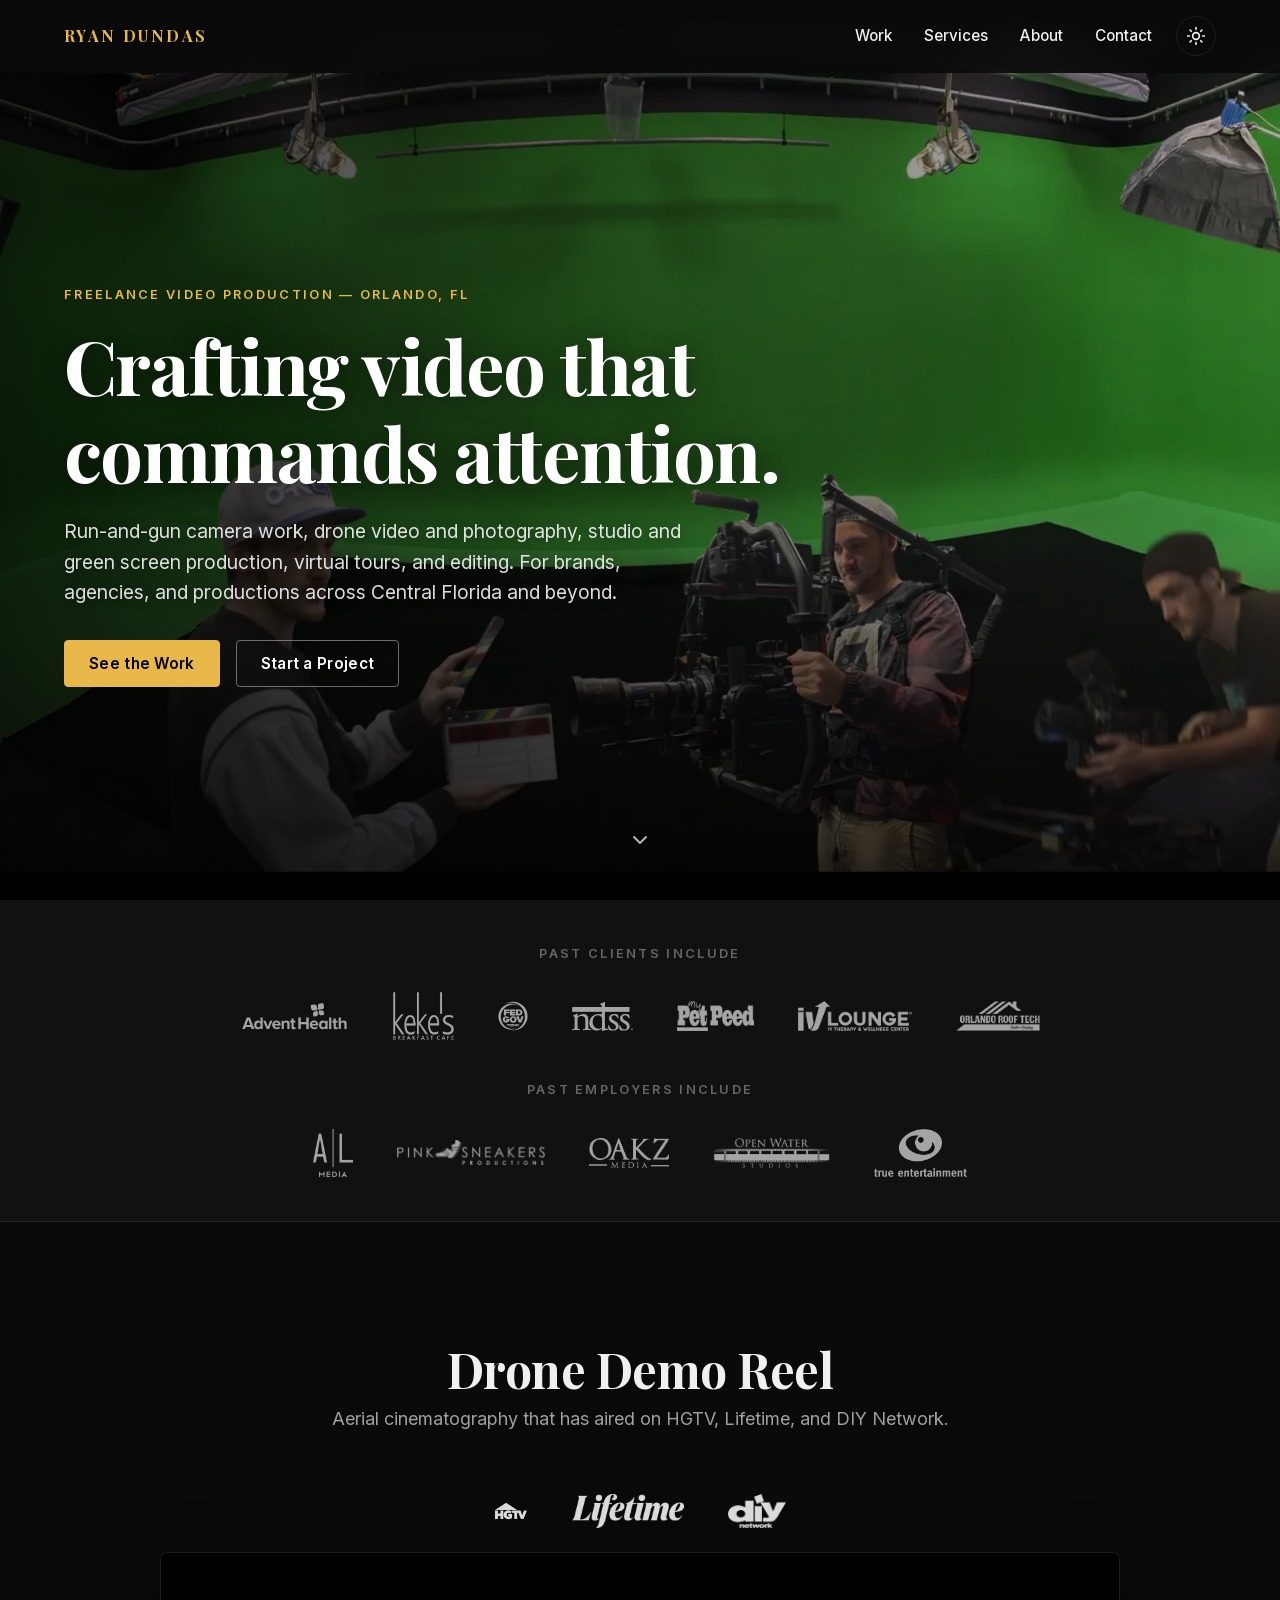
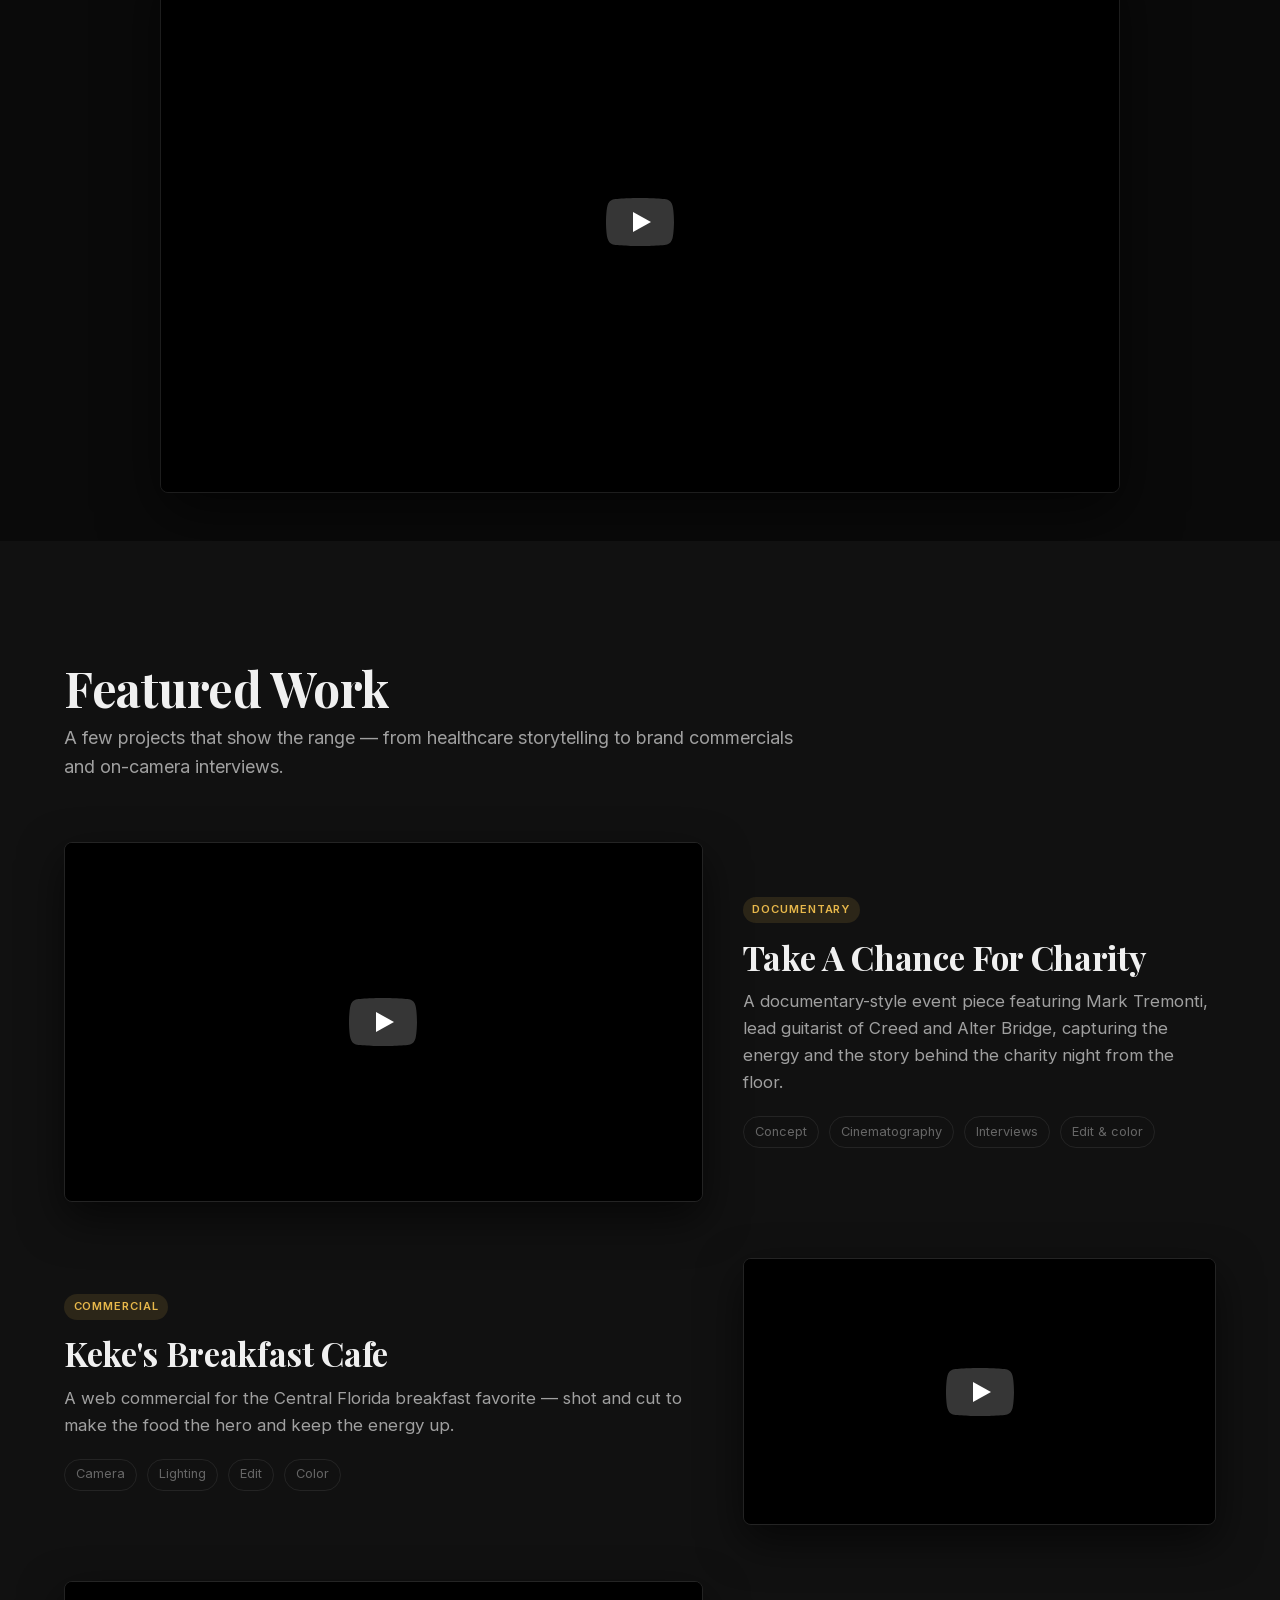
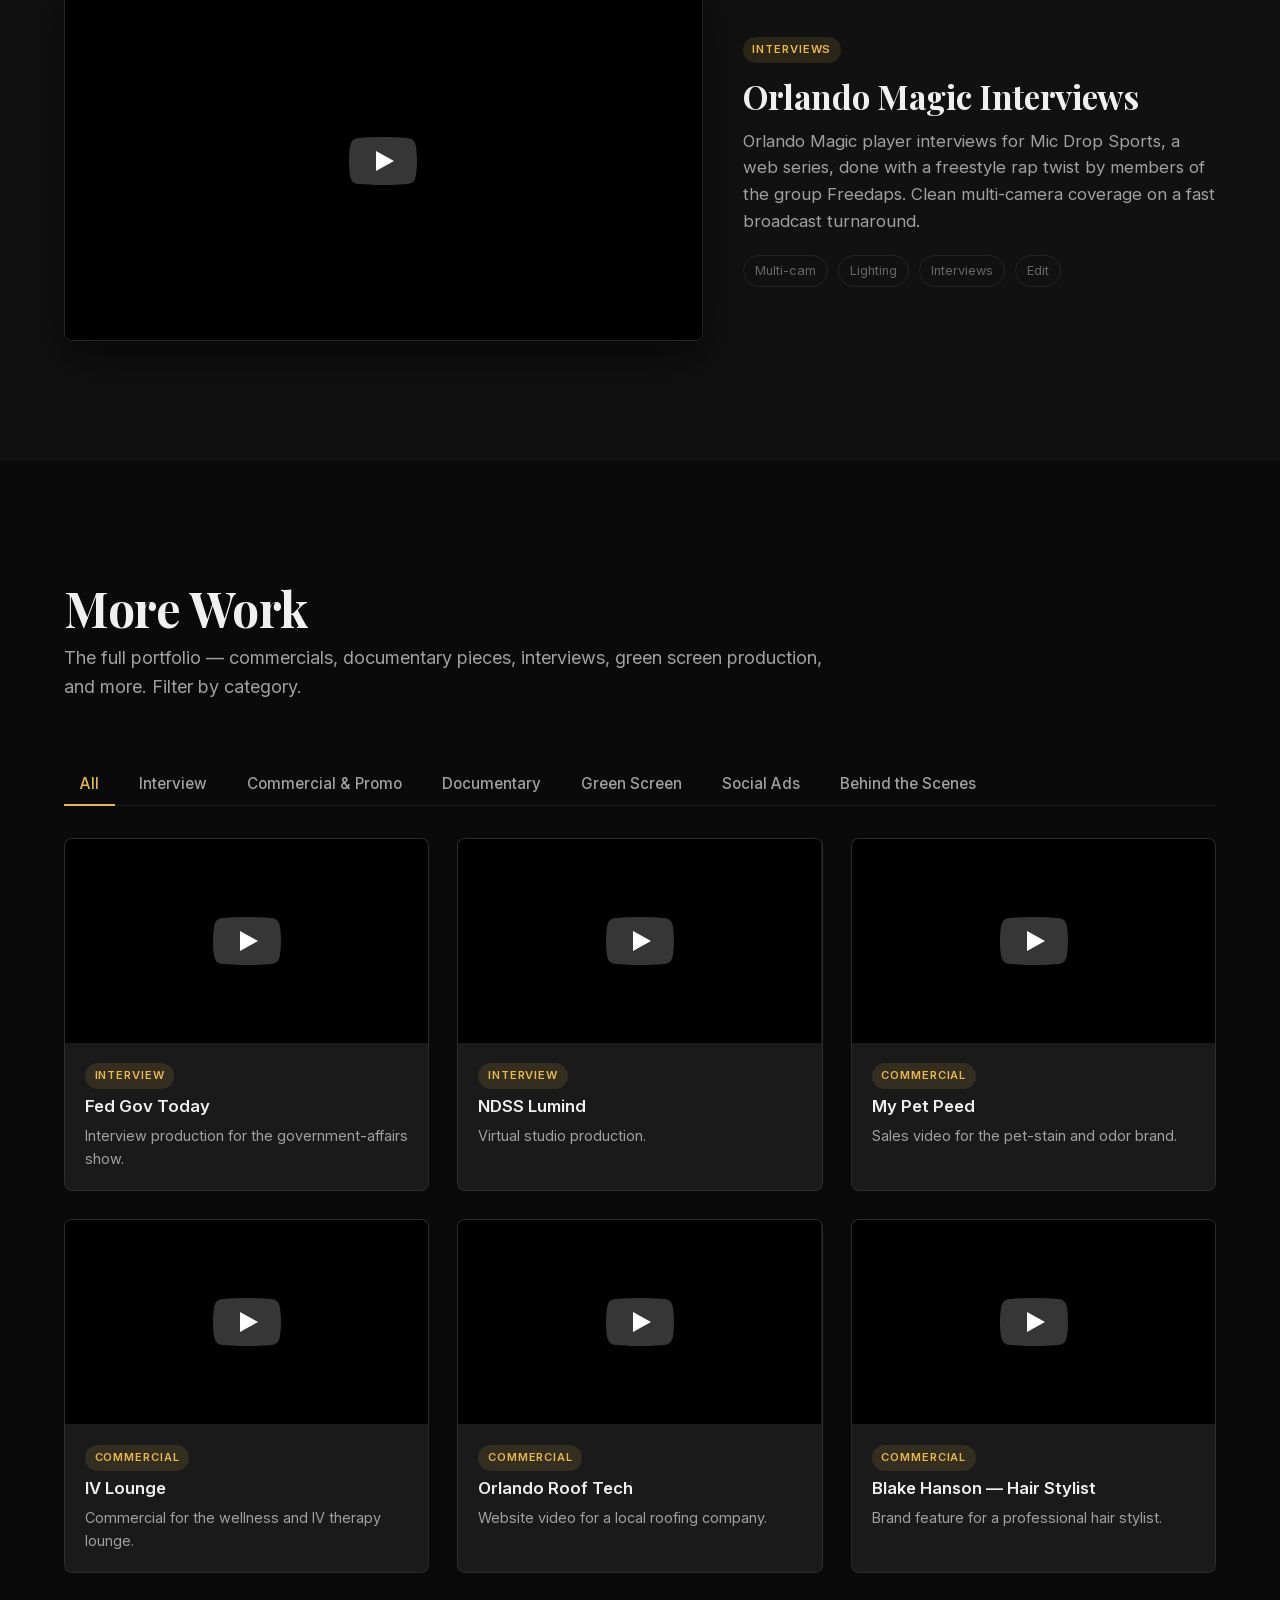
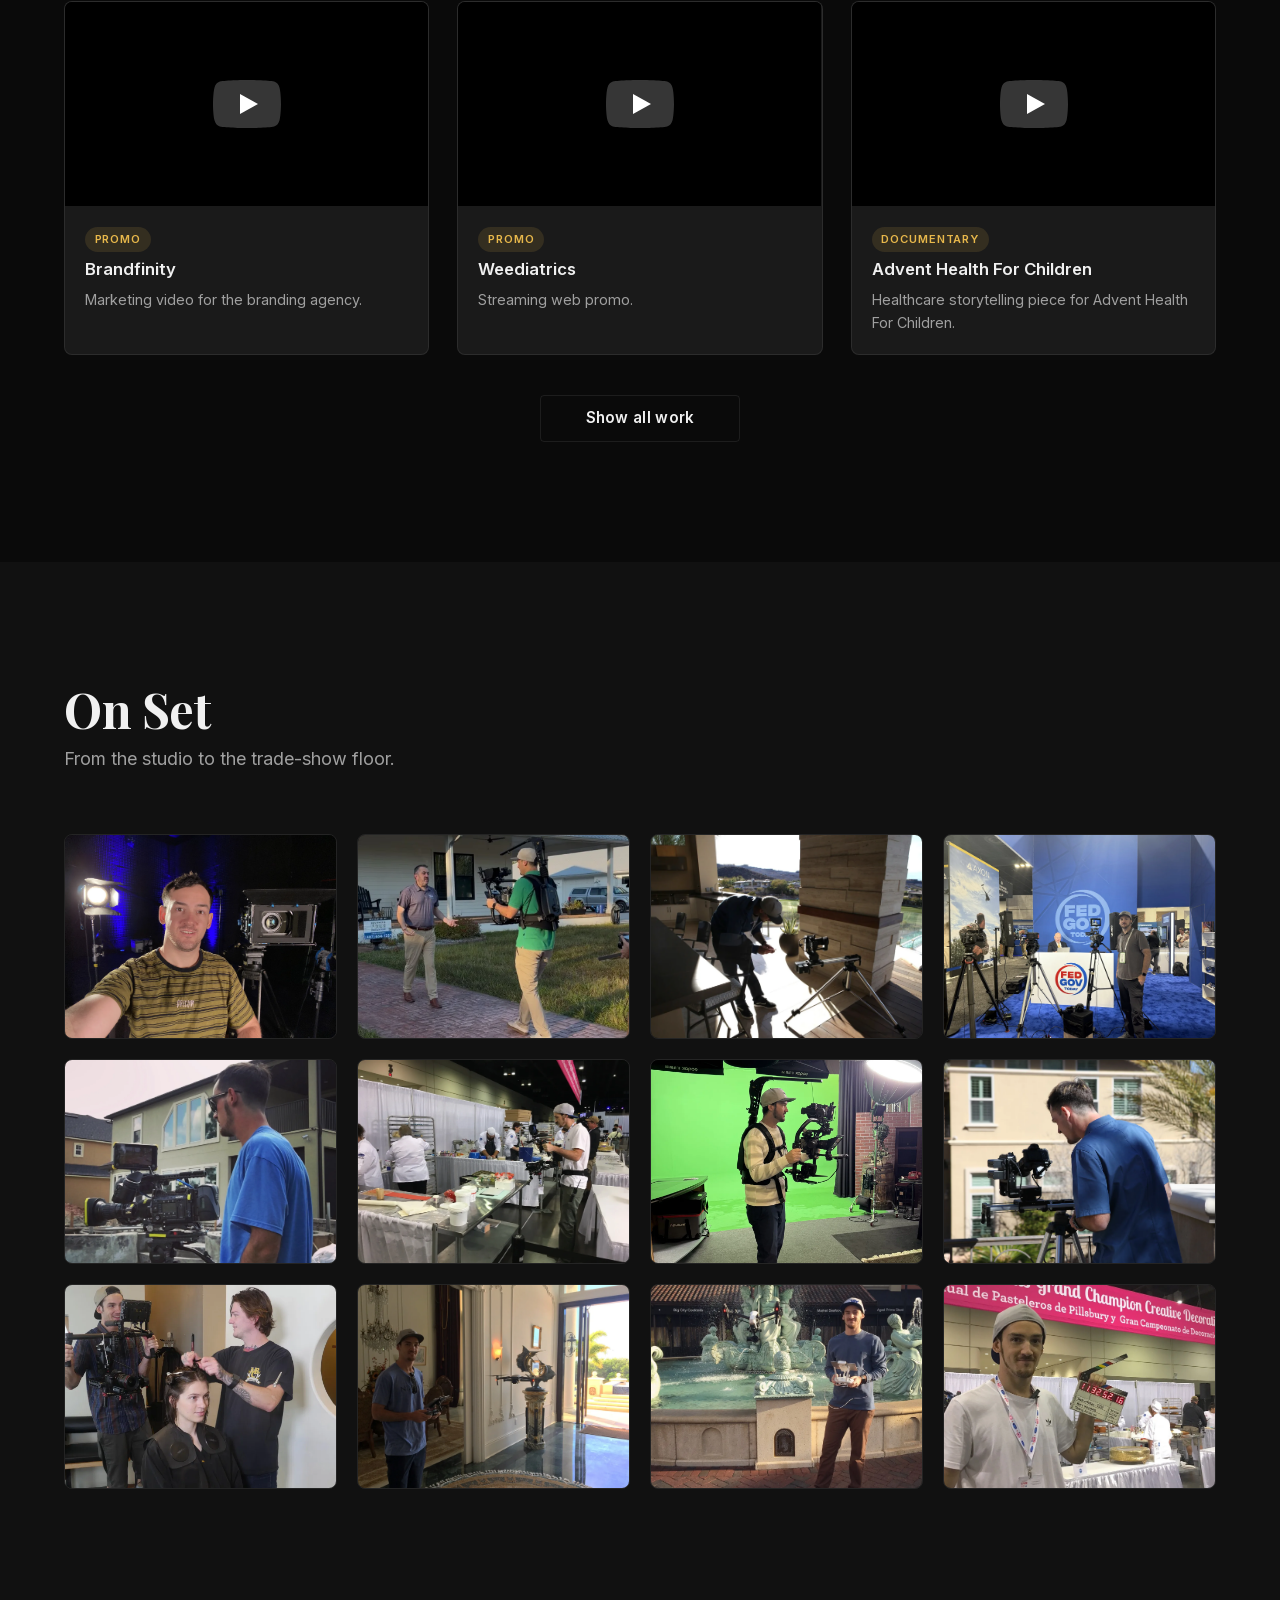
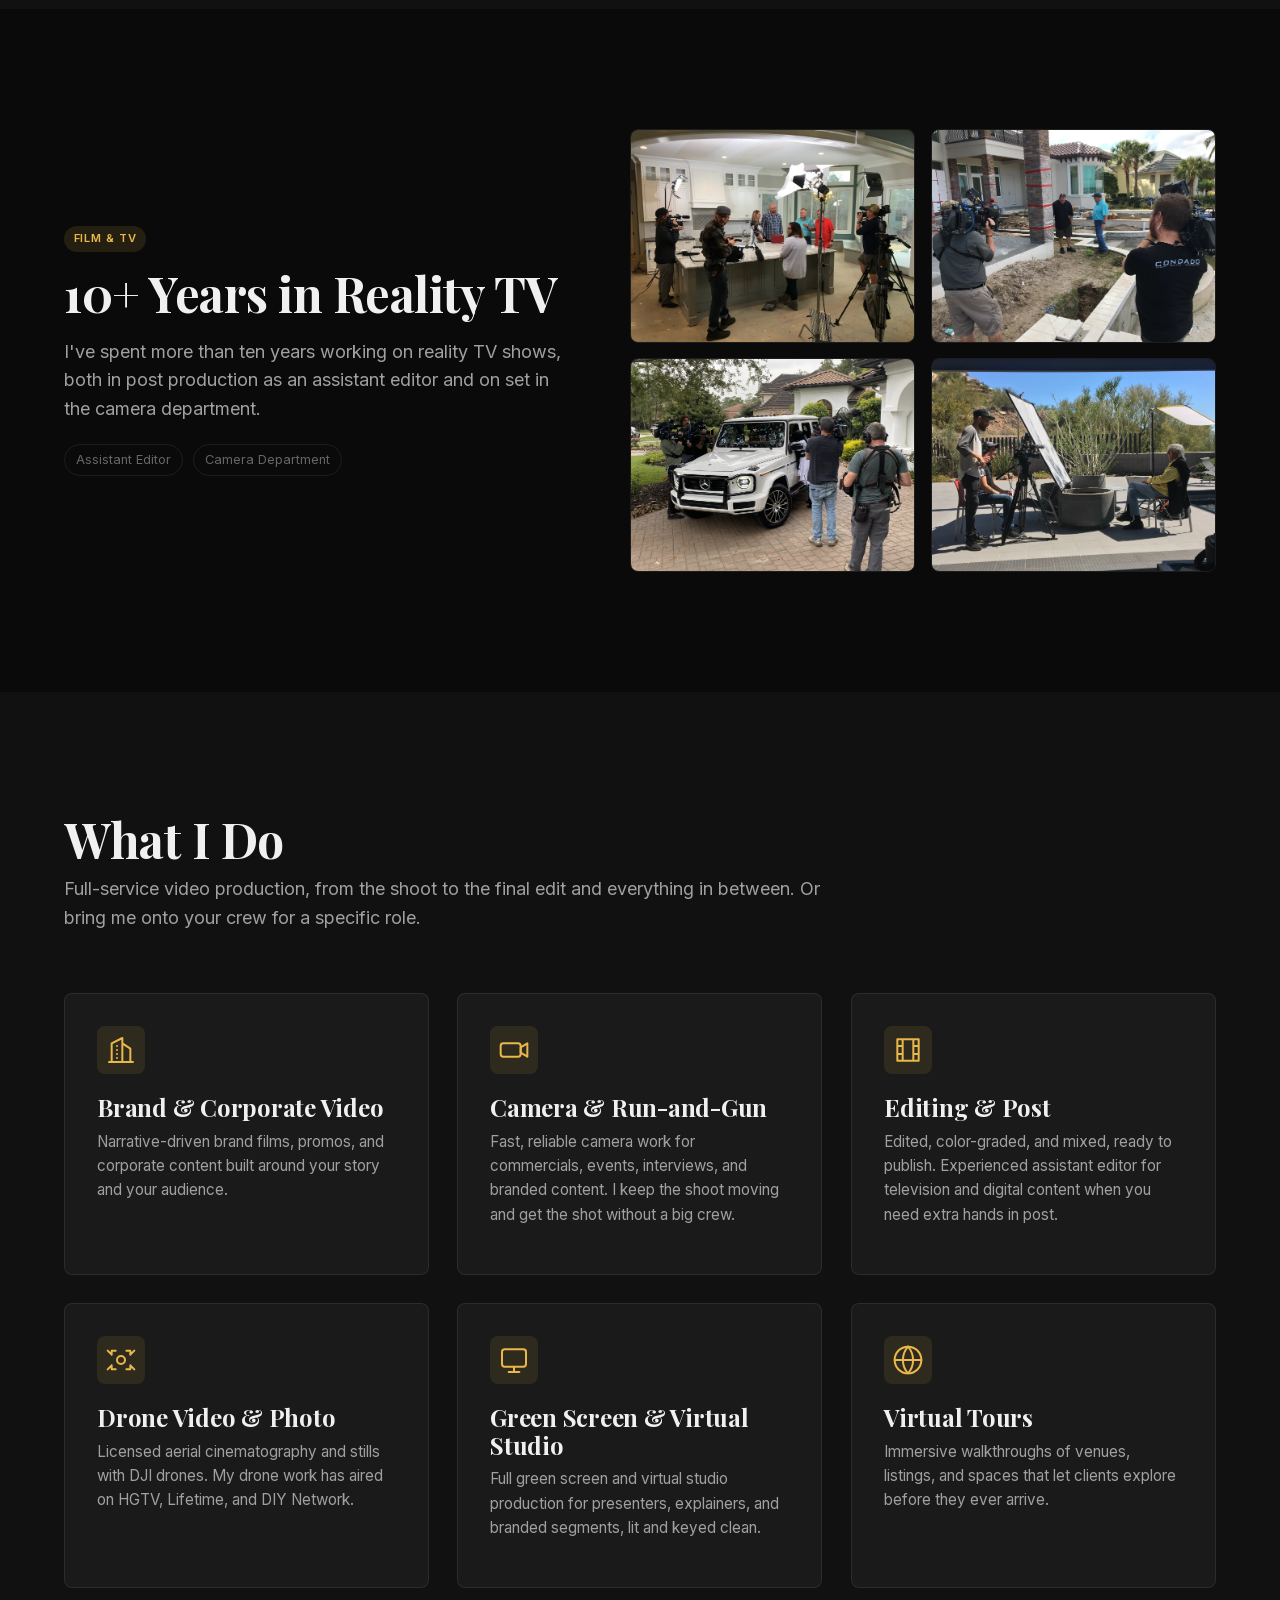
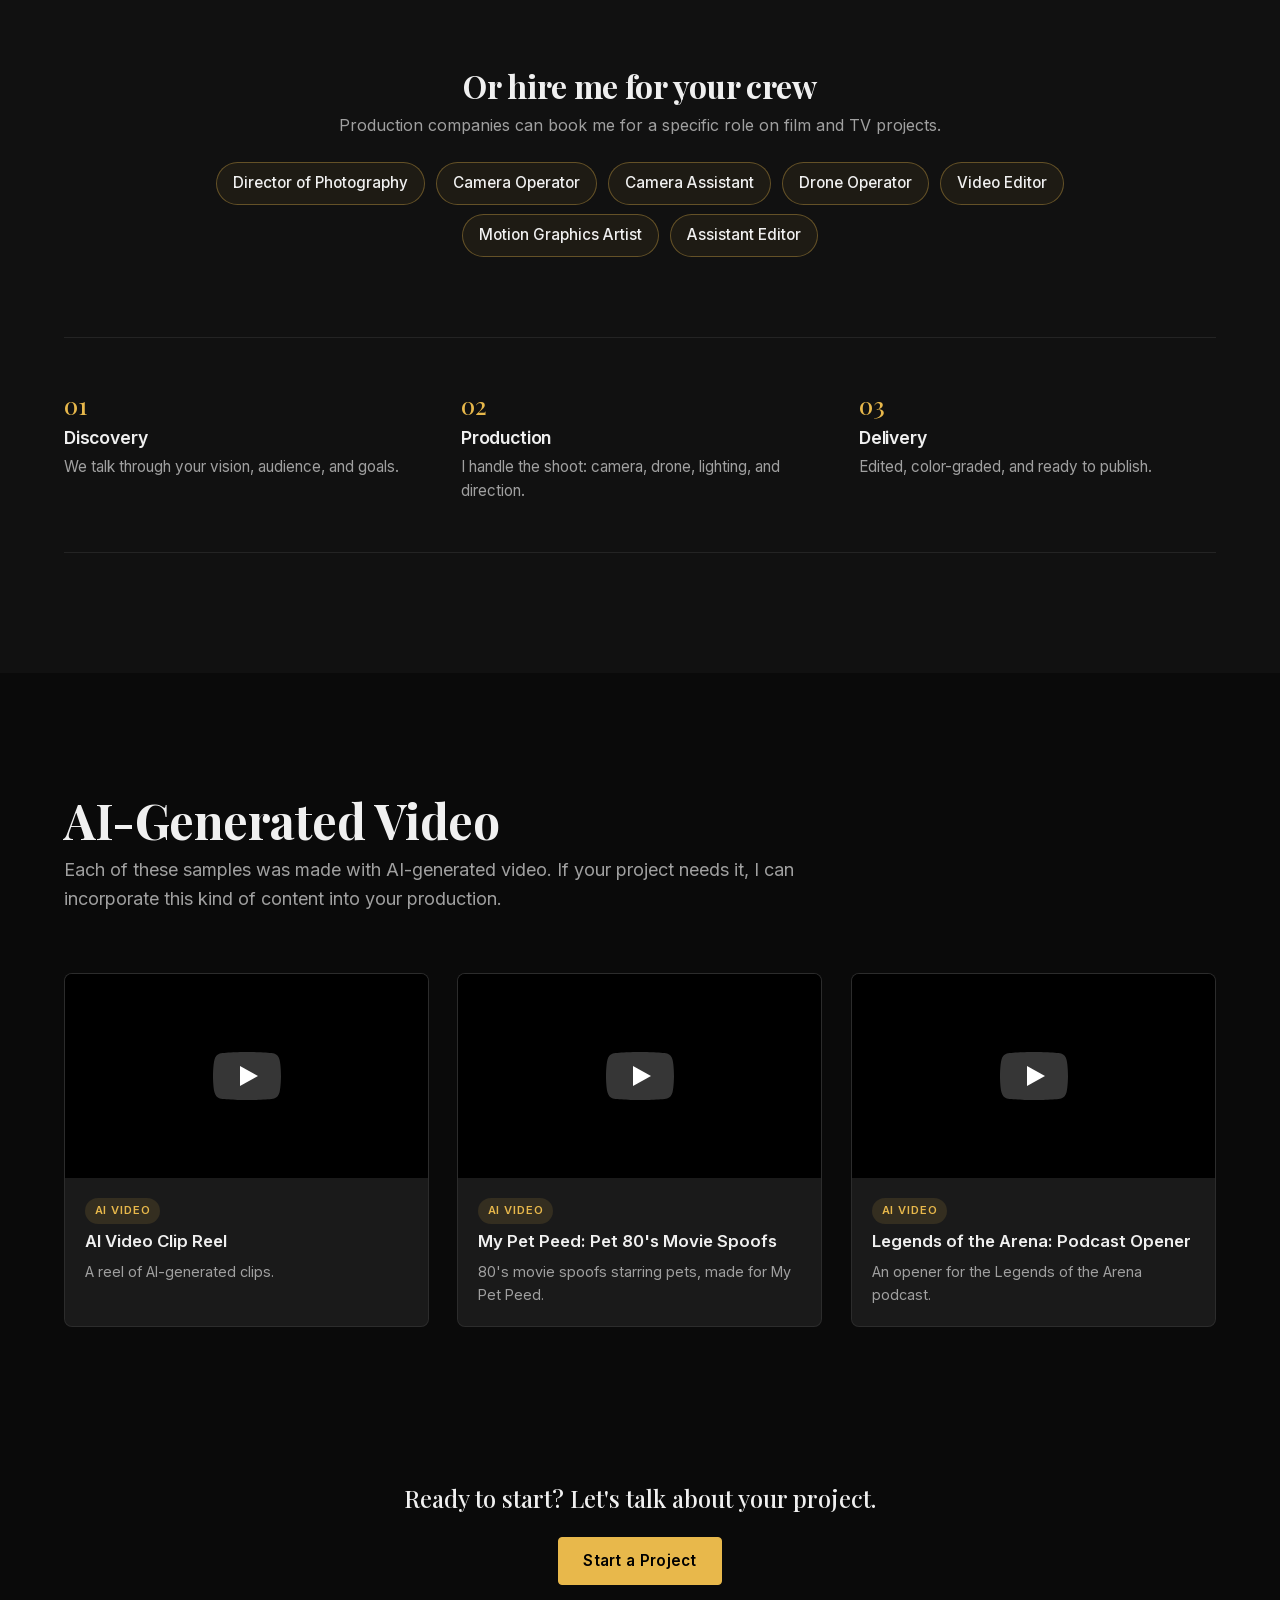
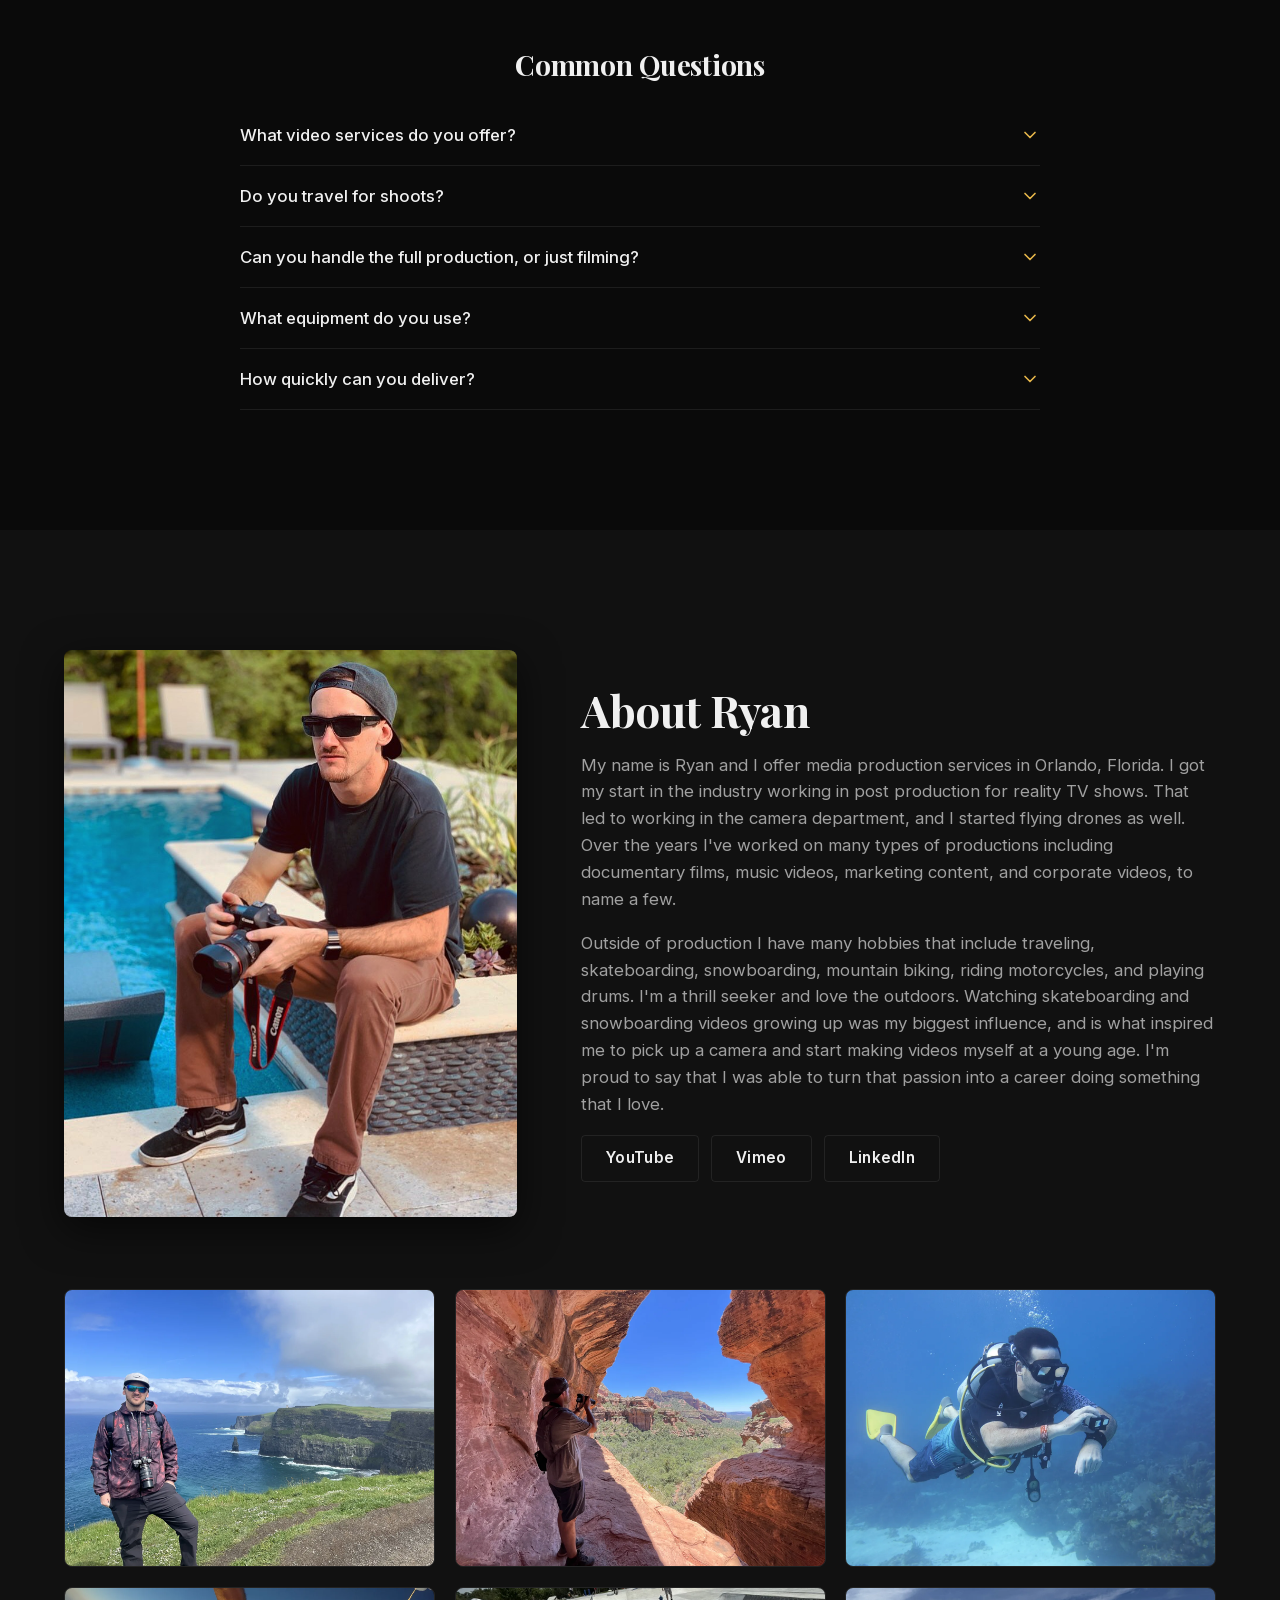
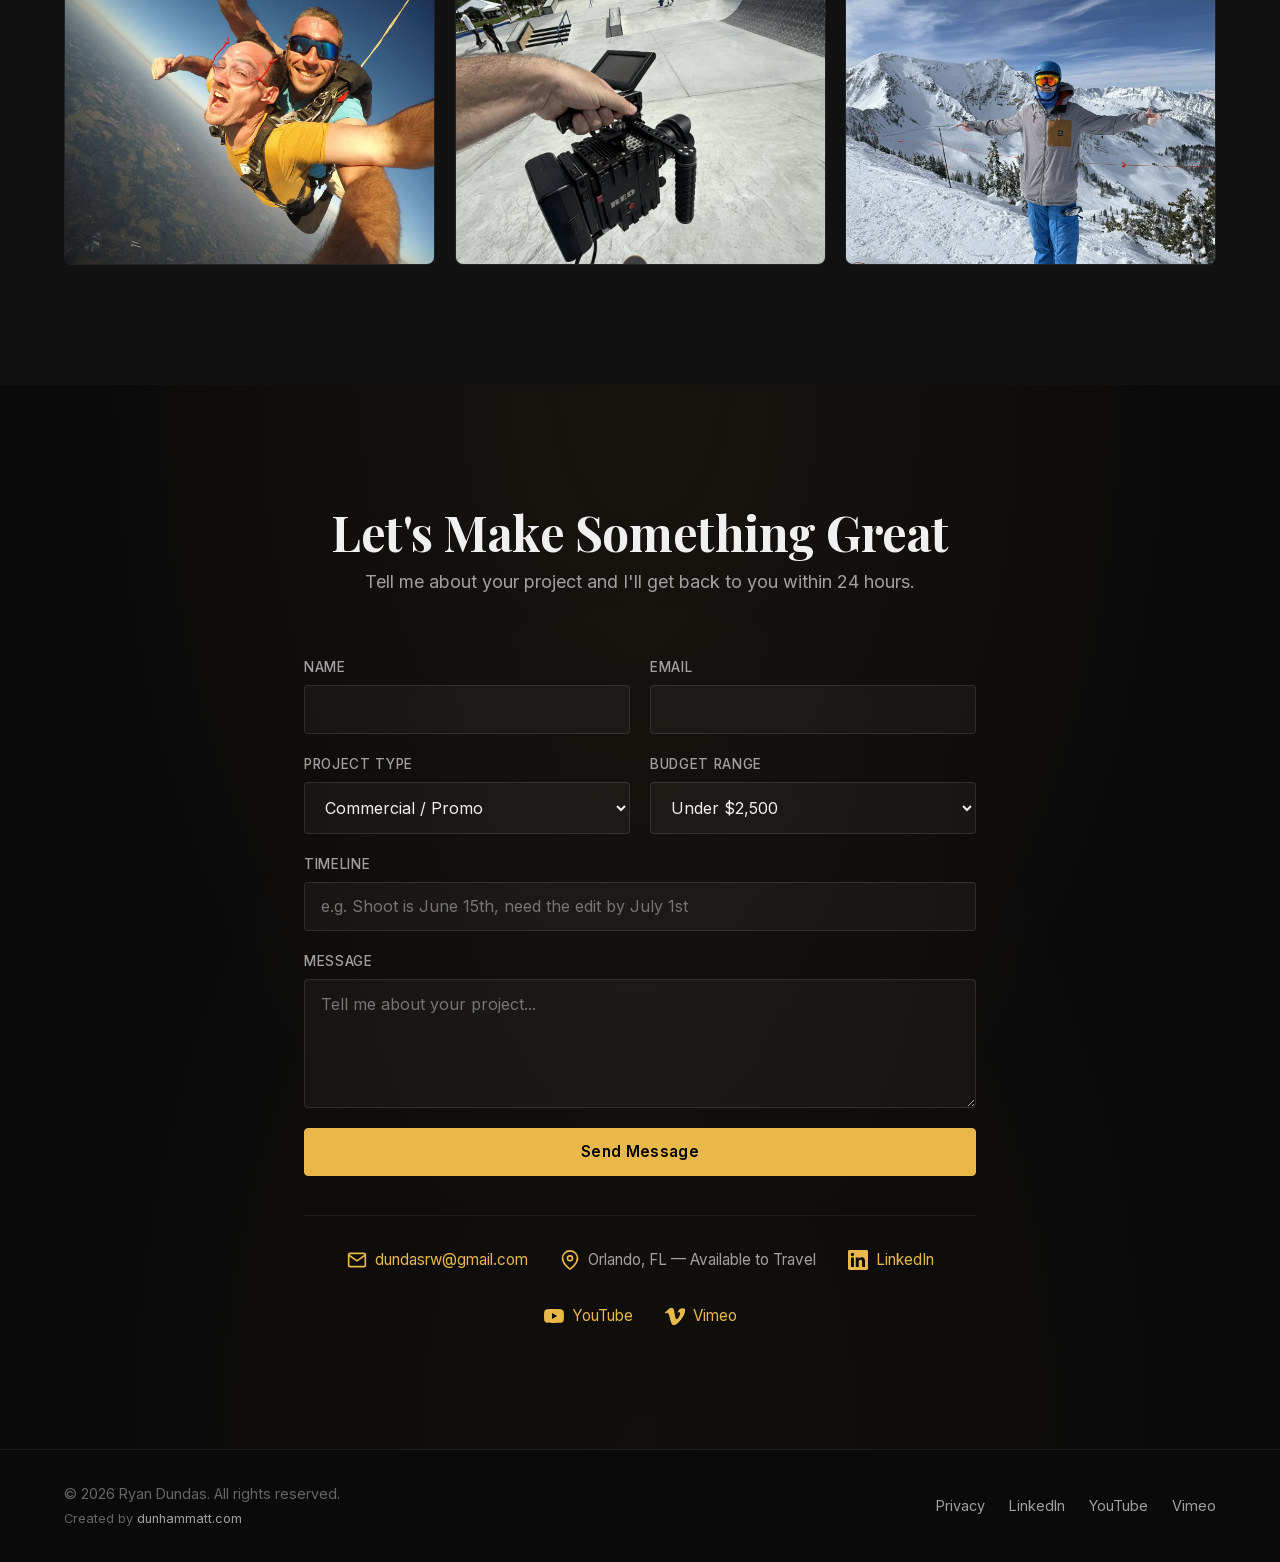
==== index.html @ 0788db43 "Revisions V3: past clients/employers logos, reality TV, crew roles, AI video Ryan's "Website Revisio" ====
<!DOCTYPE html>
<html lang="en">
<head>
  <meta charset="UTF-8">
  <meta name="viewport" content="width=device-width, initial-scale=1.0">

  <title>Ryan Dundas — Video Production in Orlando, FL | Drone &amp; Green Screen</title>
  <meta name="description" content="Ryan Dundas is a freelance video production professional in Central Florida: run-and-gun camera work, drone video and photography, green screen and virtual studio production, virtual tours, and editing. Based in Orlando, available to travel.">

  <link rel="canonical" href="https://dundasmediaservices.com/">

  <!-- Open Graph -->
  <meta property="og:title" content="Ryan Dundas — Video Production, Orlando FL">
  <meta property="og:description" content="Run-and-gun camera work, drone, green screen production, virtual tours, and editing. Freelance video production based in Orlando, available across Central Florida.">
  <meta property="og:type" content="website">
  <meta property="og:url" content="https://dundasmediaservices.com/">
  <meta property="og:image" content="https://dundasmediaservices.com/images/og-image.jpg">
  <meta property="og:image:type" content="image/jpeg">
  <meta property="og:image:width" content="1200">
  <meta property="og:image:height" content="630">
  <meta property="og:image:alt" content="Ryan Dundas — Video Production, Orlando FL. Camera, drone, green screen, and editing.">
  <meta property="og:site_name" content="Ryan Dundas Media">

  <!-- Twitter Card -->
  <meta name="twitter:card" content="summary_large_image">
  <meta name="twitter:title" content="Ryan Dundas — Video Production, Orlando FL">
  <meta name="twitter:description" content="Run-and-gun camera work, drone, green screen production, virtual tours, and editing. Based in Orlando, FL.">
  <meta name="twitter:image" content="https://dundasmediaservices.com/images/og-image.jpg">
  <meta name="twitter:image:alt" content="Ryan Dundas — Video Production, Orlando FL. Camera, drone, green screen, and editing.">

  <!-- Theme color matches dark default -->
  <meta name="theme-color" content="#0a0a0a">

  <!-- Favicons -->
  <link rel="icon" href="favicon.svg" type="image/svg+xml">
  <link rel="icon" href="favicon.ico" sizes="32x32">
  <link rel="apple-touch-icon" href="apple-touch-icon.png">

  <!-- Fonts (self-hosted — no third-party requests, no visitor-IP leak to Google) -->
  <link rel="stylesheet" href="fonts/fonts.css">

  <!-- lite-youtube-embed (self-hosted, pinned v0.3.0 — no CDN single point of failure) -->
  <link rel="stylesheet" href="vendor/lite-yt-embed.css">

  <!-- Site styles -->
  <link rel="stylesheet" href="styles.css">

  <!-- Theme + reveal bootstrap (inline, runs before paint to avoid flash) -->
  <script>
    (function() {
      try {
        var t = localStorage.getItem('theme');
        if (t === 'light') document.documentElement.classList.add('light');
      } catch (e) {}
      // Enable scroll-reveal only when JS runs (progressive enhancement).
      document.documentElement.classList.add('has-reveal');
    })();
  </script>

  <!-- Schema.org: Person -->
  <script type="application/ld+json">
  {
    "@context": "https://schema.org",
    "@type": "Person",
    "name": "Ryan Dundas",
    "url": "https://dundasmediaservices.com",
    "jobTitle": "Video Production Professional",
    "worksFor": { "@type": "Organization", "name": "Business Video Solutions" },
    "address": { "@type": "PostalAddress", "addressLocality": "Orlando", "addressRegion": "FL", "addressCountry": "US" },
    "sameAs": [
      "https://www.youtube.com/@ryandundas2851",
      "https://vimeo.com/ryandundas",
      "https://www.linkedin.com/in/ryan-dundas-media/"
    ],
    "knowsAbout": ["video production", "run-and-gun camera work", "drone cinematography", "aerial photography", "green screen production", "virtual studio production", "virtual tours", "video editing", "assistant editing for television", "reality TV production", "director of photography", "camera operation", "camera assisting", "motion graphics", "AI-generated video"]
  }
  </script>

  <!-- Schema.org: LocalBusiness -->
  <script type="application/ld+json">
  {
    "@context": "https://schema.org",
    "@type": "LocalBusiness",
    "name": "Ryan Dundas Media",
    "description": "Freelance video production in Central Florida: camera work, drone video and photography, green screen production, virtual tours, and editing.",
    "url": "https://dundasmediaservices.com",
    "image": "https://dundasmediaservices.com/images/og-image.jpg",
    "priceRange": "$$-$$$",
    "areaServed": { "@type": "City", "name": "Orlando, FL" },
    "address": { "@type": "PostalAddress", "addressLocality": "Orlando", "addressRegion": "FL", "addressCountry": "US" },
    "serviceType": ["Video Production", "Run-and-Gun Camera Work", "Drone Video and Photography", "Green Screen and Virtual Studio Production", "Virtual Tours", "Video Editing", "Assistant Editing"]
  }
  </script>

  <!-- Schema.org: FAQPage -->
  <script type="application/ld+json">
  {
    "@context": "https://schema.org",
    "@type": "FAQPage",
    "mainEntity": [
      {"@type":"Question","name":"What video services do you offer?","acceptedAnswer":{"@type":"Answer","text":"Run-and-gun camera work, drone video and photography, green screen and virtual studio production, virtual tours, and full video editing. I also work as an experienced assistant editor for television and digital content."}},
      {"@type":"Question","name":"Do you travel for shoots?","acceptedAnswer":{"@type":"Answer","text":"Yes. Based in Orlando, I cover all of Central Florida and am available to travel across the US and beyond for the right project."}},
      {"@type":"Question","name":"Can you handle the full production, or just filming?","acceptedAnswer":{"@type":"Answer","text":"Either. I can run a project start to finish, from filming through editing, color, and delivery, or join your crew in a specific role: director of photography, camera operator, camera assistant, drone operator, video editor, motion graphics artist, or assistant editor."}},
      {"@type":"Question","name":"What equipment do you use?","acceptedAnswer":{"@type":"Answer","text":"Professional cinema cameras including the RED Epic Dragon, Canon cinema bodies, DJI drones for aerial work, plus broadcast audio, lighting, and green screen and virtual studio setups. Gear is matched to the project."}},
      {"@type":"Question","name":"How quickly can you deliver?","acceptedAnswer":{"@type":"Answer","text":"It depends on scope. Event and social turnarounds can be quick, while larger branded and documentary pieces run longer. Tell me your deadline and I will give you an honest timeline up front."}}
    ]
  }
  </script>

  <!-- Schema.org: VideoObject (featured work) -->
  <script type="application/ld+json">
  {
    "@context": "https://schema.org",
    "@graph": [
      {
        "@type": "VideoObject",
        "name": "Ryan Dundas Drone Demo Reel",
        "description": "Aerial cinematography reel by Ryan Dundas. Drone work that has aired on HGTV, Lifetime, and DIY Network.",
        "thumbnailUrl": "https://i.ytimg.com/vi/fDi4uHp2Tq4/hqdefault.jpg",
        "uploadDate": "2026-03-08T15:48:44-07:00",
        "embedUrl": "https://www.youtube.com/embed/fDi4uHp2Tq4",
        "contentUrl": "https://www.youtube.com/watch?v=fDi4uHp2Tq4",
        "creator": { "@type": "Person", "name": "Ryan Dundas" }
      },
      {
        "@type": "VideoObject",
        "name": "Take A Chance For Charity",
        "description": "Documentary-style event film featuring Mark Tremonti, lead guitarist of Creed and Alter Bridge, produced by Ryan Dundas.",
        "thumbnailUrl": "https://i.ytimg.com/vi/aGBeXRivRWo/hqdefault.jpg",
        "uploadDate": "2026-06-24T07:57:04-07:00",
        "embedUrl": "https://www.youtube.com/embed/aGBeXRivRWo",
        "contentUrl": "https://www.youtube.com/watch?v=aGBeXRivRWo",
        "creator": { "@type": "Person", "name": "Ryan Dundas" }
      },
      {
        "@type": "VideoObject",
        "name": "Keke's Breakfast Cafe — Web Commercial",
        "description": "Web commercial for Keke's Breakfast Cafe, shot and edited by Ryan Dundas.",
        "thumbnailUrl": "https://i.ytimg.com/vi/nKdMWeFXFY4/hqdefault.jpg",
        "uploadDate": "2026-08-19T11:22:34-07:00",
        "embedUrl": "https://www.youtube.com/embed/nKdMWeFXFY4",
        "contentUrl": "https://www.youtube.com/watch?v=nKdMWeFXFY4",
        "creator": { "@type": "Person", "name": "Ryan Dundas" }
      },
      {
        "@type": "VideoObject",
        "name": "Orlando Magic Interviews — Mic Drop Sports",
        "description": "Orlando Magic player interviews for the Mic Drop Sports web series, done with a freestyle rap twist by members of the group Freedaps. Produced by Ryan Dundas.",
        "thumbnailUrl": "https://i.ytimg.com/vi/GUkbg-ew4P4/hqdefault.jpg",
        "uploadDate": "2026-08-19T11:45:05-07:00",
        "embedUrl": "https://www.youtube.com/embed/GUkbg-ew4P4",
        "contentUrl": "https://www.youtube.com/watch?v=GUkbg-ew4P4",
        "creator": { "@type": "Person", "name": "Ryan Dundas" }
      },
      {
        "@type": "VideoObject",
        "name": "AI Video Clip Reel",
        "description": "A reel of AI-generated video clips by Ryan Dundas.",
        "thumbnailUrl": "https://i.ytimg.com/vi/vwxT93waV7E/hqdefault.jpg",
        "uploadDate": "2026-10-09T10:04:58-07:00",
        "embedUrl": "https://www.youtube.com/embed/vwxT93waV7E",
        "contentUrl": "https://www.youtube.com/watch?v=vwxT93waV7E",
        "creator": { "@type": "Person", "name": "Ryan Dundas" }
      },
      {
        "@type": "VideoObject",
        "name": "My Pet Peed presents: Pet 80's movie spoofs",
        "description": "AI-generated 80's movie spoofs starring pets, made for My Pet Peed by Ryan Dundas.",
        "thumbnailUrl": "https://i.ytimg.com/vi/bJUL-vBkck8/hqdefault.jpg",
        "uploadDate": "2026-10-08T09:33:11-07:00",
        "embedUrl": "https://www.youtube.com/embed/bJUL-vBkck8",
        "contentUrl": "https://www.youtube.com/watch?v=bJUL-vBkck8",
        "creator": { "@type": "Person", "name": "Ryan Dundas" }
      },
      {
        "@type": "VideoObject",
        "name": "Legends of the Arena - Podcast Opener",
        "description": "AI-generated opener for the Legends of the Arena podcast, by Ryan Dundas.",
        "thumbnailUrl": "https://i.ytimg.com/vi/qdV43kY-I0c/hqdefault.jpg",
        "uploadDate": "2026-10-08T12:45:27-07:00",
        "embedUrl": "https://www.youtube.com/embed/qdV43kY-I0c",
        "contentUrl": "https://www.youtube.com/watch?v=qdV43kY-I0c",
        "creator": { "@type": "Person", "name": "Ryan Dundas" }
      }
    ]
  }
  </script>
</head>

<body>
  <a class="skip-link" href="#main">Skip to main content</a>

  <!-- ============ NAV ============ -->
  <header class="nav" id="nav">
    <div class="nav-inner">
      <a href="#top" class="wordmark" aria-label="Ryan Dundas — home">Ryan Dundas</a>

      <nav class="nav-links" aria-label="Primary">
        <a href="#featured">Work</a>
        <a href="#services">Services</a>
        <a href="#about">About</a>
        <a href="#contact">Contact</a>
      </nav>

      <div class="nav-actions">
        <button id="theme-toggle" class="theme-toggle" aria-label="Switch to light mode" type="button">
          <!-- Sun (shown in dark mode = click to switch to light) -->
          <svg class="icon-sun" width="20" height="20" viewBox="0 0 24 24" fill="none" stroke="currentColor" stroke-width="2" stroke-linecap="round" stroke-linejoin="round" aria-hidden="true"><circle cx="12" cy="12" r="4"/><path d="M12 2v2M12 20v2M4.93 4.93l1.41 1.41M17.66 17.66l1.41 1.41M2 12h2M20 12h2M4.93 19.07l1.41-1.41M17.66 6.34l1.41-1.41"/></svg>
          <!-- Moon (shown in light mode = click to switch to dark) -->
          <svg class="icon-moon" width="20" height="20" viewBox="0 0 24 24" fill="none" stroke="currentColor" stroke-width="2" stroke-linecap="round" stroke-linejoin="round" aria-hidden="true"><path d="M21 12.79A9 9 0 1 1 11.21 3 7 7 0 0 0 21 12.79z"/></svg>
        </button>

        <button id="hamburger" class="hamburger" aria-label="Open navigation" aria-expanded="false" type="button">
          <span></span><span></span><span></span>
        </button>
      </div>
    </div>
  </header>

  <!-- Mobile menu overlay -->
  <div class="mobile-menu" id="mobile-menu" aria-hidden="true">
    <nav aria-label="Mobile">
      <a href="#featured">Work</a>
      <a href="#services">Services</a>
      <a href="#about">About</a>
      <a href="#contact">Contact</a>
    </nav>
  </div>

  <main id="main">

    <!-- ============ HERO ============ -->
    <section class="hero" id="top">
      <div class="hero-video" aria-hidden="true">
        <!-- Self-hosted, muted, looping background reel. Poster paints instantly. -->
        <video id="hero-loop" class="hero-loop" autoplay muted loop playsinline
               preload="metadata" poster="images/hero-poster.webp">
          <!-- Phones get the 1.2MB 720p cut; larger screens get the full 2.7MB file. -->
          <source src="videos/hero-loop-720.mp4" media="(max-width: 768px)" type="video/mp4">
          <source src="videos/hero-loop.mp4" type="video/mp4">
        </video>
      </div>
      <div class="hero-overlay" aria-hidden="true"></div>

      <div class="hero-content">
        <p class="hero-eyebrow">Freelance Video Production — Orlando, FL</p>
        <h1>Crafting video that commands attention.</h1>
        <p class="hero-sub">Run-and-gun camera work, drone video and photography, studio and green screen production, virtual tours, and editing. For brands, agencies, and productions across Central Florida and beyond.</p>
        <div class="hero-cta">
          <a href="#featured" class="btn btn-primary">See the Work</a>
          <a href="#contact" class="btn btn-outline">Start a Project</a>
        </div>
      </div>

      <a href="#featured" class="scroll-indicator" aria-label="Scroll to work">
        <svg width="24" height="24" viewBox="0 0 24 24" fill="none" stroke="currentColor" stroke-width="2" stroke-linecap="round" stroke-linejoin="round" aria-hidden="true"><polyline points="6 9 12 15 18 9"/></svg>
      </a>
    </section>

    <!-- ============ TRUST STRIP ============ -->
    <section class="trust" aria-label="Past clients and employers">
      <div class="container">
        <p class="trust-tv"><span class="trust-eyebrow">Past Clients Include</span></p>
        <!-- Logos are silhouetted to one tone via CSS so mixed sources read as one set.
             Raster logos had their backgrounds keyed out first (originals on Artemis:
             !ASSETS/Brand/Ryan Dundas Website/V3-drive-2026-10-10/). .logo-stacked = taller
             marks that need more height to stay legible. -->
        <ul class="logo-bar" aria-label="Past clients">
          <li><img src="images/clients/adventhealth.svg" alt="AdventHealth" loading="lazy"></li>
          <li><img class="logo-stacked" src="images/clients/kekes-logo.png" alt="Keke's Breakfast Cafe" width="203" height="160" loading="lazy"></li>
          <li><img src="images/clients/fedgovtoday.svg" alt="Fed Gov Today" loading="lazy"></li>
          <li><img src="images/clients/ndss.svg" alt="NDSS Lumind" loading="lazy"></li>
          <li><img src="images/clients/mypetpeed.png" alt="My Pet Peed" width="407" height="160" loading="lazy"></li>
          <li><img src="images/clients/ivlounge.png" alt="IV Lounge" width="600" height="158" loading="lazy"></li>
          <li><img src="images/clients/orlandorooftech.png" alt="Orlando Roof Tech" width="410" height="146" loading="lazy"></li>
        </ul>
        <p class="trust-tv trust-employers"><span class="trust-eyebrow">Past Employers Include</span></p>
        <ul class="logo-bar" aria-label="Past employers">
          <li><img class="logo-stacked" src="images/employers/al-media.png" alt="AL Media Strategy" width="132" height="159" loading="lazy"></li>
          <li><img src="images/employers/pink-sneakers.png" alt="Pink Sneakers Productions" width="600" height="101" loading="lazy"></li>
          <li><img src="images/employers/oakz-media.png" alt="OAKZ Media" width="427" height="160" loading="lazy"></li>
          <li><img src="images/employers/open-water-studios.png" alt="Open Water Studios" width="600" height="154" loading="lazy"></li>
          <li><img class="logo-stacked" src="images/employers/true-entertainment.png" alt="True Entertainment" width="311" height="160" loading="lazy"></li>
        </ul>
      </div>
    </section>

    <!-- ============ FEATURED REEL ============ -->
    <section class="section reel" id="reel">
      <div class="container">
        <header class="section-header center">
          <h2>Drone Demo Reel</h2>
          <p>Aerial cinematography that has aired on HGTV, Lifetime, and DIY Network.</p>
        </header>
        <ul class="network-logos" aria-label="Aired on HGTV, Lifetime, and DIY Network">
          <li><img src="images/logo-hgtv.png" alt="HGTV" loading="lazy" width="512" height="512"></li>
          <li><img src="images/logo-lifetime.png" alt="Lifetime" loading="lazy" width="1280" height="389"></li>
          <li><img src="images/logo-diy-network.png" alt="DIY Network" loading="lazy" width="960" height="568"></li>
        </ul>
        <div class="reel-frame">
          <lite-youtube params="rel=0&amp;modestbranding=1&amp;playsinline=1&amp;iv_load_policy=3" videoid="fDi4uHp2Tq4" playlabel="Play: Ryan Dundas Drone Demo Reel"></lite-youtube>
        </div>
      </div>
    </section>

    <!-- ============ FEATURED WORK ============ -->
    <section class="section featured" id="featured">
      <div class="container">
        <header class="section-header">
          <h2>Featured Work</h2>
          <p>A few projects that show the range — from healthcare storytelling to brand commercials and on-camera interviews.</p>
        </header>

        <div class="featured-list">

          <article class="featured-item">
            <div class="featured-video">
              <lite-youtube params="rel=0&amp;modestbranding=1&amp;playsinline=1&amp;iv_load_policy=3" videoid="aGBeXRivRWo" playlabel="Play: Take A Chance For Charity, featuring Mark Tremonti"></lite-youtube>
            </div>
            <div class="featured-info">
              <span class="badge">Documentary</span>
              <h3>Take A Chance For Charity</h3>
              <p>A documentary-style event piece featuring Mark Tremonti, lead guitarist of Creed and Alter Bridge, capturing the energy and the story behind the charity night from the floor.</p>
              <ul class="featured-tags"><li>Concept</li><li>Cinematography</li><li>Interviews</li><li>Edit &amp; color</li></ul>
            </div>
          </article>

          <article class="featured-item">
            <div class="featured-video">
              <lite-youtube params="rel=0&amp;modestbranding=1&amp;playsinline=1&amp;iv_load_policy=3" videoid="nKdMWeFXFY4" playlabel="Play: Keke's Breakfast Cafe web commercial"></lite-youtube>
            </div>
            <div class="featured-info">
              <span class="badge">Commercial</span>
              <h3>Keke's Breakfast Cafe</h3>
              <p>A web commercial for the Central Florida breakfast favorite — shot and cut to make the food the hero and keep the energy up.</p>
              <ul class="featured-tags"><li>Camera</li><li>Lighting</li><li>Edit</li><li>Color</li></ul>
            </div>
          </article>

          <article class="featured-item">
            <div class="featured-video">
              <lite-youtube params="rel=0&amp;modestbranding=1&amp;playsinline=1&amp;iv_load_policy=3" videoid="GUkbg-ew4P4" playlabel="Play: Mic Drop Sports Orlando Magic interviews"></lite-youtube>
            </div>
            <div class="featured-info">
              <span class="badge">Interviews</span>
              <h3>Orlando Magic Interviews</h3>
              <p>Orlando Magic player interviews for Mic Drop Sports, a web series, done with a freestyle rap twist by members of the group Freedaps. Clean multi-camera coverage on a fast broadcast turnaround.</p>
              <ul class="featured-tags"><li>Multi-cam</li><li>Lighting</li><li>Interviews</li><li>Edit</li></ul>
            </div>
          </article>

        </div>
      </div>
    </section>

    <!-- ============ WORK ============ -->
    <section class="section work" id="work">
      <div class="container">
        <header class="section-header">
          <h2>More Work</h2>
          <p>The full portfolio — commercials, documentary pieces, interviews, green screen production, and more. Filter by category.</p>
        </header>

        <div class="filter-tabs" role="group" aria-label="Filter portfolio by category">
          <button class="filter-tab active" data-filter="all" aria-pressed="true" type="button">All</button>
          <button class="filter-tab" data-filter="interview" aria-pressed="false" type="button">Interview</button>
          <button class="filter-tab" data-filter="commercial" aria-pressed="false" type="button">Commercial &amp; Promo</button>
          <button class="filter-tab" data-filter="documentary" aria-pressed="false" type="button">Documentary</button>
          <button class="filter-tab" data-filter="greenscreen" aria-pressed="false" type="button">Green Screen</button>
          <button class="filter-tab" data-filter="ads" aria-pressed="false" type="button">Social Ads</button>
          <button class="filter-tab" data-filter="bts" aria-pressed="false" type="button">Behind the Scenes</button>
        </div>

        <div class="video-grid">

          <!-- Interviews -->
          <article class="video-card" data-category="interview">
            <lite-youtube params="rel=0&amp;modestbranding=1&amp;playsinline=1&amp;controls=0&amp;iv_load_policy=3" videoid="uWWjHY3naAc" playlabel="Play: Fed Gov Today interview"></lite-youtube>
            <div class="video-meta">
              <span class="badge">Interview</span>
              <h3>Fed Gov Today</h3>
              <p>Interview production for the government-affairs show.</p>
            </div>
          </article>

          <article class="video-card" data-category="interview">
            <lite-youtube params="rel=0&amp;modestbranding=1&amp;playsinline=1&amp;controls=0&amp;iv_load_policy=3" videoid="ANJbrKU1lys" playlabel="Play: NDSS Lumind interview production"></lite-youtube>
            <div class="video-meta">
              <span class="badge">Interview</span>
              <h3>NDSS Lumind</h3>
              <p>Virtual studio production.</p>
            </div>
          </article>

          <!-- Commercial / Promo -->
          <article class="video-card" data-category="commercial">
            <lite-youtube params="rel=0&amp;modestbranding=1&amp;playsinline=1&amp;controls=0&amp;iv_load_policy=3" videoid="rIu64ScMTV4" playlabel="Play: My Pet Peed sales video"></lite-youtube>
            <div class="video-meta">
              <span class="badge">Commercial</span>
              <h3>My Pet Peed</h3>
              <p>Sales video for the pet-stain and odor brand.</p>
            </div>
          </article>

          <article class="video-card" data-category="commercial">
            <lite-youtube params="rel=0&amp;modestbranding=1&amp;playsinline=1&amp;controls=0&amp;iv_load_policy=3" videoid="gSdTjHUMNfM" playlabel="Play: IV Lounge commercial"></lite-youtube>
            <div class="video-meta">
              <span class="badge">Commercial</span>
              <h3>IV Lounge</h3>
              <p>Commercial for the wellness and IV therapy lounge.</p>
            </div>
          </article>

          <article class="video-card" data-category="commercial">
            <lite-youtube params="rel=0&amp;modestbranding=1&amp;playsinline=1&amp;controls=0&amp;iv_load_policy=3" videoid="WsfgI4TabRw" playlabel="Play: Orlando Roof Tech website video"></lite-youtube>
            <div class="video-meta">
              <span class="badge">Commercial</span>
              <h3>Orlando Roof Tech</h3>
              <p>Website video for a local roofing company.</p>
            </div>
          </article>

          <article class="video-card" data-category="commercial">
            <lite-youtube params="rel=0&amp;modestbranding=1&amp;playsinline=1&amp;controls=0&amp;iv_load_policy=3" videoid="EI-oxk7pZ2g" playlabel="Play: Blake Hanson hair stylist feature"></lite-youtube>
            <div class="video-meta">
              <span class="badge">Commercial</span>
              <h3>Blake Hanson — Hair Stylist</h3>
              <p>Brand feature for a professional hair stylist.</p>
            </div>
          </article>

          <article class="video-card" data-category="commercial">
            <lite-youtube params="rel=0&amp;modestbranding=1&amp;playsinline=1&amp;controls=0&amp;iv_load_policy=3" videoid="ZbytHtqIwWg" playlabel="Play: Brandfinity marketing video"></lite-youtube>
            <div class="video-meta">
              <span class="badge">Promo</span>
              <h3>Brandfinity</h3>
              <p>Marketing video for the branding agency.</p>
            </div>
          </article>

          <article class="video-card" data-category="commercial">
            <lite-youtube params="rel=0&amp;modestbranding=1&amp;playsinline=1&amp;controls=0&amp;iv_load_policy=3" videoid="gMVzKcINzM8" playlabel="Play: Weediatrics streaming web promo"></lite-youtube>
            <div class="video-meta">
              <span class="badge">Promo</span>
              <h3>Weediatrics</h3>
              <p>Streaming web promo.</p>
            </div>
          </article>

          <!-- Documentary -->
          <article class="video-card" data-category="documentary">
            <lite-youtube params="rel=0&amp;modestbranding=1&amp;playsinline=1&amp;controls=0&amp;iv_load_policy=3" videoid="ivFlOm5ICNg" playlabel="Play: Advent Health For Children documentary"></lite-youtube>
            <div class="video-meta">
              <span class="badge">Documentary</span>
              <h3>Advent Health For Children</h3>
              <p>Healthcare storytelling piece for Advent Health For Children.</p>
            </div>
          </article>

          <article class="video-card" data-category="documentary">
            <lite-youtube params="rel=0&amp;modestbranding=1&amp;playsinline=1&amp;controls=0&amp;iv_load_policy=3" videoid="qHj0-D8p5w4" playlabel="Play: Miles Christi feature"></lite-youtube>
            <div class="video-meta">
              <span class="badge">Documentary</span>
              <h3>Miles Christi</h3>
              <p>Documentary-style profile piece.</p>
            </div>
          </article>

          <!-- Green Screen -->
          <article class="video-card" data-category="greenscreen">
            <lite-youtube params="rel=0&amp;modestbranding=1&amp;playsinline=1&amp;controls=0&amp;iv_load_policy=3" videoid="ZeteRy7D_yE" playlabel="Play: BrainShift virtual studio production"></lite-youtube>
            <div class="video-meta">
              <span class="badge">Green Screen</span>
              <h3>BrainShift</h3>
              <p>Green screen and virtual studio production.</p>
            </div>
          </article>

          <article class="video-card" data-category="greenscreen">
            <lite-youtube params="rel=0&amp;modestbranding=1&amp;playsinline=1&amp;controls=0&amp;iv_load_policy=3" videoid="phDhXHxv92M" playlabel="Play: Freedaps for Mic Drop Sports"></lite-youtube>
            <div class="video-meta">
              <span class="badge">Green Screen</span>
              <h3>Freedaps — Mic Drop Sports</h3>
              <p>Green screen production.</p>
            </div>
          </article>

          <!-- Social Ads (vertical YouTube Shorts) -->
          <article class="video-card ad-card" data-category="ads">
            <lite-youtube params="rel=0&amp;modestbranding=1&amp;playsinline=1&amp;iv_load_policy=3" videoid="B9G3H9HmKvg" playlabel="Play: Domi Ice social ad"></lite-youtube>
            <div class="video-meta">
              <span class="badge">Social Ad</span>
              <h3>Domi Ice</h3>
              <p>Short-form social advertisement.</p>
            </div>
          </article>

          <article class="video-card ad-card" data-category="ads">
            <lite-youtube params="rel=0&amp;modestbranding=1&amp;playsinline=1&amp;iv_load_policy=3" videoid="pW97qJ5u_0U" playlabel="Play: Spine Labs social ad"></lite-youtube>
            <div class="video-meta">
              <span class="badge">Social Ad</span>
              <h3>Spine Labs</h3>
              <p>Short-form social advertisement.</p>
            </div>
          </article>

          <article class="video-card ad-card" data-category="ads">
            <lite-youtube params="rel=0&amp;modestbranding=1&amp;playsinline=1&amp;iv_load_policy=3" videoid="HdsqrckVABI" playlabel="Play: Spartan Plumbing social ad"></lite-youtube>
            <div class="video-meta">
              <span class="badge">Social Ad</span>
              <h3>Spartan Plumbing</h3>
              <p>Short-form social advertisement.</p>
            </div>
          </article>

          <article class="video-card ad-card" data-category="ads">
            <lite-youtube params="rel=0&amp;modestbranding=1&amp;playsinline=1&amp;iv_load_policy=3" videoid="RqAB__yaBHo" playlabel="Play: Bumblebee Blinds social ad"></lite-youtube>
            <div class="video-meta">
              <span class="badge">Social Ad</span>
              <h3>Bumblebee Blinds</h3>
              <p>Short-form social advertisement.</p>
            </div>
          </article>

          <article class="video-card ad-card" data-category="ads">
            <lite-youtube params="rel=0&amp;modestbranding=1&amp;playsinline=1&amp;iv_load_policy=3" videoid="Fdf3cENghuU" playlabel="Play: Debary Truck Sales social ad"></lite-youtube>
            <div class="video-meta">
              <span class="badge">Social Ad</span>
              <h3>Debary Truck Sales</h3>
              <p>Short-form social advertisement.</p>
            </div>
          </article>

          <article class="video-card ad-card" data-category="ads">
            <lite-youtube params="rel=0&amp;modestbranding=1&amp;playsinline=1&amp;iv_load_policy=3" videoid="gZmw6rZNS3w" playlabel="Play: Enjuku Racing social ad"></lite-youtube>
            <div class="video-meta">
              <span class="badge">Social Ad</span>
              <h3>Enjuku Racing</h3>
              <p>Short-form social advertisement.</p>
            </div>
          </article>

          <!-- Behind the Scenes -->
          <article class="video-card" data-category="bts">
            <lite-youtube params="rel=0&amp;modestbranding=1&amp;playsinline=1&amp;controls=0&amp;iv_load_policy=3" videoid="cok1Rf89cFE" playlabel="Play: Business Video Solutions behind the scenes 1"></lite-youtube>
            <div class="video-meta">
              <span class="badge">Behind the Scenes</span>
              <h3>Business Video Solutions — On Set</h3>
              <p>On set with the BVS production team.</p>
            </div>
          </article>

          <article class="video-card" data-category="bts">
            <lite-youtube params="rel=0&amp;modestbranding=1&amp;playsinline=1&amp;controls=0&amp;iv_load_policy=3" videoid="HqENB9LKoH4" playlabel="Play: Business Video Solutions behind the scenes 2"></lite-youtube>
            <div class="video-meta">
              <span class="badge">Behind the Scenes</span>
              <h3>Business Video Solutions — Behind the Camera</h3>
              <p>More from behind the camera with BVS.</p>
            </div>
          </article>

        </div>
        <div class="work-more">
          <button id="work-show-more" class="btn btn-outline" type="button" aria-controls="work" hidden>Show all work</button>
        </div>
      </div>
    </section>

    <!-- ============ ON SET (Professional Projects photos) ============ -->
    <section class="section onset" id="onset">
      <div class="container">
        <header class="section-header">
          <h2>On Set</h2>
          <p>From the studio to the trade-show floor.</p>
        </header>
        <div class="onset-grid">
          <figure class="onset-item"><img src="images/work-studio-cinecam.webp" alt="Ryan Dundas in a darkened studio beside a cinema camera and softbox lighting" width="1400" height="1050" loading="lazy"></figure>
          <figure class="onset-item"><img src="images/onset-exterior-gimbal-interview.webp" alt="Ryan filming an interview with a gimbal-mounted camera outside a Florida home" width="793" height="1400" loading="lazy"></figure>
          <figure class="onset-item"><img src="images/onset-patio-slider.webp" alt="Camera set up on a slider on a hillside patio overlooking a desert golf course" width="1400" height="933" loading="lazy"></figure>
          <figure class="onset-item"><img src="images/work-fedgov-booth.webp" alt="Multi-camera interview setup at the Fed Gov Today trade-show booth" width="1400" height="1050" loading="lazy"></figure>
          <figure class="onset-item pos-top"><img src="images/onset-sony-poolbuild-v2.webp" alt="Ryan beside a Sony cinema camera on a tripod at a backyard construction site" width="1400" height="1226" loading="lazy"></figure>
          <figure class="onset-item"><img src="images/onset-culinary-comp.webp" alt="Ryan filming a culinary competition on a convention floor with a gimbal rig" width="1400" height="1050" loading="lazy"></figure>
          <figure class="onset-item"><img src="images/work-greenscreen-steadicam.webp" alt="Ryan operating a stabilized camera rig on a green screen studio stage" width="1050" height="1400" loading="lazy"></figure>
          <figure class="onset-item"><img src="images/onset-balcony-slider.webp" alt="Ryan operating a camera on a slider rig on a sunny balcony" width="1400" height="934" loading="lazy"></figure>
          <figure class="onset-item"><img src="images/onset-salon-shoot.webp" alt="Filming a hair-styling session in a salon with a gimbal-mounted camera" width="1400" height="787" loading="lazy"></figure>
          <figure class="onset-item"><img src="images/onset-drone-foyer.webp" alt="Ryan piloting a DJI drone inside an ornate marble foyer" width="1400" height="1246" loading="lazy"></figure>
          <figure class="onset-item"><img src="images/onset-drone-fountain.webp" alt="Ryan flying a drone over an ornamental fountain at an outdoor shopping plaza" width="1400" height="1400" loading="lazy"></figure>
          <figure class="onset-item"><img src="images/onset-clapperboard-event.webp" alt="Ryan holding a clapperboard on the floor of a baking-championship event" width="1400" height="1400" loading="lazy"></figure>
        </div>
      </div>
    </section>

    <!-- ============ REALITY TV ============ -->
    <section class="section rtv" id="reality-tv">
      <div class="container">
        <div class="rtv-grid">
          <div class="rtv-copy">
            <span class="badge">Film &amp; TV</span>
            <h2>10+ Years in Reality TV</h2>
            <p>I've spent more than ten years working on reality TV shows, both in post production as an assistant editor and on set in the camera department.</p>
            <ul class="featured-tags"><li>Assistant Editor</li><li>Camera Department</li></ul>
            <!-- PENDING (Ryan): show graphics and the networks those shows aired on.
                 Drop show graphics in an .rtv-shows grid here, and network logos in a
                 .network-logos list (same markup as the Drone Demo Reel section). -->
          </div>
          <div class="rtv-photos">
            <figure class="rtv-photo"><img src="images/rtv-kitchen-crew.webp" alt="Reality TV crew filming a scene in a newly built kitchen" width="1400" height="1050" loading="lazy"></figure>
            <figure class="rtv-photo"><img src="images/rtv-poolbuild-crew.webp" alt="Camera operators filming a backyard pool construction" width="1400" height="1050" loading="lazy"></figure>
            <figure class="rtv-photo"><img src="images/rtv-driveway-crew.webp" alt="TV crew filming a white SUV in the driveway of a large home" width="1400" height="1050" loading="lazy"></figure>
            <figure class="rtv-photo"><img src="images/rtv-desert-interview.webp" alt="Outdoor interview setup with a camera and reflector on a desert patio" width="1400" height="1050" loading="lazy"></figure>
          </div>
        </div>
      </div>
    </section>

    <!-- ============ SERVICES ============ -->
    <section class="section services" id="services">
      <div class="container">
        <header class="section-header">
          <h2>What I Do</h2>
          <p>Full-service video production, from the shoot to the final edit and everything in between. Or bring me onto your crew for a specific role.</p>
        </header>

        <div class="service-grid">

          <article class="service-card">
            <div class="service-icon" aria-hidden="true">
              <svg width="32" height="32" viewBox="0 0 24 24" fill="none" stroke="currentColor" stroke-width="1.5" stroke-linecap="round" stroke-linejoin="round"><path d="M3 21h18M5 21V7l8-4v18M19 21V11l-6-4M9 9v.01M9 12v.01M9 15v.01M9 18v.01"/></svg>
            </div>
            <h3>Brand &amp; Corporate Video</h3>
            <p>Narrative-driven brand films, promos, and corporate content built around your story and your audience.</p>
          </article>

          <article class="service-card">
            <div class="service-icon" aria-hidden="true">
              <svg width="32" height="32" viewBox="0 0 24 24" fill="none" stroke="currentColor" stroke-width="1.5" stroke-linecap="round" stroke-linejoin="round"><rect x="2" y="7" width="15" height="10" rx="2"/><path d="M17 10l5-3v10l-5-3z"/></svg>
            </div>
            <h3>Camera &amp; Run-and-Gun</h3>
            <p>Fast, reliable camera work for commercials, events, interviews, and branded content. I keep the shoot moving and get the shot without a big crew.</p>
          </article>

          <article class="service-card">
            <div class="service-icon" aria-hidden="true">
              <svg width="32" height="32" viewBox="0 0 24 24" fill="none" stroke="currentColor" stroke-width="1.5" stroke-linecap="round" stroke-linejoin="round"><path d="M4 4h16v16H4zM8 4v16M16 4v16M4 9h4M4 15h4M16 9h4M16 15h4"/></svg>
            </div>
            <h3>Editing &amp; Post</h3>
            <p>Edited, color-graded, and mixed, ready to publish. Experienced assistant editor for television and digital content when you need extra hands in post.</p>
          </article>

          <article class="service-card">
            <div class="service-icon" aria-hidden="true">
              <svg width="32" height="32" viewBox="0 0 24 24" fill="none" stroke="currentColor" stroke-width="1.5" stroke-linecap="round" stroke-linejoin="round"><circle cx="12" cy="12" r="3"/><path d="M5 8L2 5m17 3l3-3M5 16l-3 3m17-3l3 3M8 5H5v3m11-3h3v3M8 19H5v-3m11 3h3v-3"/></svg>
            </div>
            <h3>Drone Video &amp; Photo</h3>
            <p>Licensed aerial cinematography and stills with DJI drones. My drone work has aired on HGTV, Lifetime, and DIY Network.</p>
          </article>

          <article class="service-card">
            <div class="service-icon" aria-hidden="true">
              <svg width="32" height="32" viewBox="0 0 24 24" fill="none" stroke="currentColor" stroke-width="1.5" stroke-linecap="round" stroke-linejoin="round"><rect x="3" y="4" width="18" height="13" rx="2"/><path d="M8 21h8M12 17v4"/></svg>
            </div>
            <h3>Green Screen &amp; Virtual Studio</h3>
            <p>Full green screen and virtual studio production for presenters, explainers, and branded segments, lit and keyed clean.</p>
          </article>

          <article class="service-card">
            <div class="service-icon" aria-hidden="true">
              <svg width="32" height="32" viewBox="0 0 24 24" fill="none" stroke="currentColor" stroke-width="1.5" stroke-linecap="round" stroke-linejoin="round"><circle cx="12" cy="12" r="10"/><path d="M2 12h20M12 2a15 15 0 0 1 0 20M12 2a15 15 0 0 0 0 20"/></svg>
            </div>
            <h3>Virtual Tours</h3>
            <p>Immersive walkthroughs of venues, listings, and spaces that let clients explore before they ever arrive.</p>
          </article>

        </div>

        <!-- Crew roles (big picture: production companies can book Ryan for one role) -->
        <div class="crew-roles">
          <h3>Or hire me for your crew</h3>
          <p>Production companies can book me for a specific role on film and TV projects.</p>
          <ul class="crew-role-list" aria-label="Crew roles">
            <li>Director of Photography</li>
            <li>Camera Operator</li>
            <li>Camera Assistant</li>
            <li>Drone Operator</li>
            <li>Video Editor</li>
            <li>Motion Graphics Artist</li>
            <li>Assistant Editor</li>
          </ul>
        </div>

        <!-- Process -->
        <div class="process">
          <div class="process-step">
            <span class="step-num">01</span>
            <h4>Discovery</h4>
            <p>We talk through your vision, audience, and goals.</p>
          </div>
          <div class="process-step">
            <span class="step-num">02</span>
            <h4>Production</h4>
            <p>I handle the shoot: camera, drone, lighting, and direction.</p>
          </div>
          <div class="process-step">
            <span class="step-num">03</span>
            <h4>Delivery</h4>
            <p>Edited, color-graded, and ready to publish.</p>
          </div>
        </div>

      </div>
    </section>

    <!-- ============ AI-GENERATED VIDEO ============ -->
    <section class="section ai-video" id="ai-video">
      <div class="container">
        <header class="section-header">
          <h2>AI-Generated Video</h2>
          <p>Each of these samples was made with AI-generated video. If your project needs it, I can incorporate this kind of content into your production.</p>
        </header>
        <div class="video-grid">
          <article class="video-card">
            <lite-youtube params="rel=0&amp;modestbranding=1&amp;playsinline=1&amp;iv_load_policy=3" videoid="vwxT93waV7E" playlabel="Play: AI Video Clip Reel"></lite-youtube>
            <div class="video-meta">
              <span class="badge">AI Video</span>
              <h3>AI Video Clip Reel</h3>
              <p>A reel of AI-generated clips.</p>
            </div>
          </article>

          <article class="video-card">
            <lite-youtube params="rel=0&amp;modestbranding=1&amp;playsinline=1&amp;iv_load_policy=3" videoid="bJUL-vBkck8" playlabel="Play: My Pet Peed presents Pet 80's movie spoofs"></lite-youtube>
            <div class="video-meta">
              <span class="badge">AI Video</span>
              <h3>My Pet Peed: Pet 80's Movie Spoofs</h3>
              <p>80's movie spoofs starring pets, made for My Pet Peed.</p>
            </div>
          </article>

          <article class="video-card">
            <lite-youtube params="rel=0&amp;modestbranding=1&amp;playsinline=1&amp;iv_load_policy=3" videoid="qdV43kY-I0c" playlabel="Play: Legends of the Arena podcast opener"></lite-youtube>
            <div class="video-meta">
              <span class="badge">AI Video</span>
              <h3>Legends of the Arena: Podcast Opener</h3>
              <p>An opener for the Legends of the Arena podcast.</p>
            </div>
          </article>
        </div>
      </div>
    </section>

    <!-- ============ START A PROJECT + FAQ ============ -->
    <section class="section next-step" aria-label="Start a project">
      <div class="container">
        <div class="services-cta">
          <p>Ready to start? Let's talk about your project.</p>
          <a href="#contact" class="btn btn-primary">Start a Project</a>
        </div>

        <!-- FAQ -->
        <div class="faq">
          <h3 class="faq-heading">Common Questions</h3>

          <div class="faq-item">
            <button class="faq-q" aria-expanded="false" type="button">
              <span>What video services do you offer?</span>
              <svg class="faq-chev" width="20" height="20" viewBox="0 0 24 24" fill="none" stroke="currentColor" stroke-width="2" stroke-linecap="round" stroke-linejoin="round" aria-hidden="true"><polyline points="6 9 12 15 18 9"/></svg>
            </button>
            <div class="faq-a"><p>Run-and-gun camera work, drone video and photography, green screen and virtual studio production, virtual tours, and full video editing. I also work as an experienced assistant editor for television and digital content.</p></div>
          </div>

          <div class="faq-item">
            <button class="faq-q" aria-expanded="false" type="button">
              <span>Do you travel for shoots?</span>
              <svg class="faq-chev" width="20" height="20" viewBox="0 0 24 24" fill="none" stroke="currentColor" stroke-width="2" stroke-linecap="round" stroke-linejoin="round" aria-hidden="true"><polyline points="6 9 12 15 18 9"/></svg>
            </button>
            <div class="faq-a"><p>Yes. Based in Orlando, I cover all of Central Florida and am available to travel across the US and beyond for the right project.</p></div>
          </div>

          <div class="faq-item">
            <button class="faq-q" aria-expanded="false" type="button">
              <span>Can you handle the full production, or just filming?</span>
              <svg class="faq-chev" width="20" height="20" viewBox="0 0 24 24" fill="none" stroke="currentColor" stroke-width="2" stroke-linecap="round" stroke-linejoin="round" aria-hidden="true"><polyline points="6 9 12 15 18 9"/></svg>
            </button>
            <div class="faq-a"><p>Either. I can run a project start to finish, from filming through editing, color, and delivery, or join your crew in a specific role: director of photography, camera operator, camera assistant, drone operator, video editor, motion graphics artist, or assistant editor.</p></div>
          </div>

          <div class="faq-item">
            <button class="faq-q" aria-expanded="false" type="button">
              <span>What equipment do you use?</span>
              <svg class="faq-chev" width="20" height="20" viewBox="0 0 24 24" fill="none" stroke="currentColor" stroke-width="2" stroke-linecap="round" stroke-linejoin="round" aria-hidden="true"><polyline points="6 9 12 15 18 9"/></svg>
            </button>
            <div class="faq-a"><p>Professional cinema cameras including the RED Epic Dragon and Canon cinema bodies, DJI drones for aerial work, plus broadcast audio, lighting, and green screen and virtual studio setups. Gear is matched to each project.</p></div>
          </div>

          <div class="faq-item">
            <button class="faq-q" aria-expanded="false" type="button">
              <span>How quickly can you deliver?</span>
              <svg class="faq-chev" width="20" height="20" viewBox="0 0 24 24" fill="none" stroke="currentColor" stroke-width="2" stroke-linecap="round" stroke-linejoin="round" aria-hidden="true"><polyline points="6 9 12 15 18 9"/></svg>
            </button>
            <div class="faq-a"><p>It depends on scope. Event and social turnarounds can be quick, while larger branded and documentary pieces run longer. Tell me your deadline and I will give you an honest timeline up front.</p></div>
          </div>
        </div>
      </div>
    </section>

    <!-- ============ ABOUT ============ -->
    <section class="section about" id="about">
      <div class="container">
        <div class="about-grid">
          <div class="about-photo">
            <img src="images/about-portrait.jpg" alt="Ryan Dundas seated with a Canon cinema camera" width="900" height="1200" loading="lazy">
          </div>
          <div class="about-text">
            <h2>About Ryan</h2>
            <p>My name is Ryan and I offer media production services in Orlando, Florida. I got my start in the industry working in post production for reality TV shows. That led to working in the camera department, and I started flying drones as well. Over the years I've worked on many types of productions including documentary films, music videos, marketing content, and corporate videos, to name a few.</p>
            <p>Outside of production I have many hobbies that include traveling, skateboarding, snowboarding, mountain biking, riding motorcycles, and playing drums. I'm a thrill seeker and love the outdoors. Watching skateboarding and snowboarding videos growing up was my biggest influence, and is what inspired me to pick up a camera and start making videos myself at a young age. I'm proud to say that I was able to turn that passion into a career doing something that I love.</p>

            <div class="about-socials">
              <a href="https://www.youtube.com/@ryandundas2851" class="btn btn-outline" target="_blank" rel="noopener">YouTube</a>
              <a href="https://vimeo.com/ryandundas" class="btn btn-outline" target="_blank" rel="noopener">Vimeo</a>
              <a href="https://www.linkedin.com/in/ryan-dundas-media/" class="btn btn-outline" target="_blank" rel="noopener">LinkedIn</a>
            </div>
          </div>
        </div>

        <div class="about-gallery">
          <figure><img src="images/about-cliffs-moher.webp" alt="Ryan on the Cliffs of Moher in Ireland with a camera" width="1400" height="1050" loading="lazy"></figure>
          <figure><img src="images/about-sedona-arch.webp" alt="Ryan photographing through a red-rock arch in Sedona, Arizona" width="1400" height="1050" loading="lazy"></figure>
          <figure><img src="images/about-scuba.webp" alt="Ryan scuba diving with a GoPro over a coral reef" width="1400" height="1050" loading="lazy"></figure>
          <figure><img src="images/about-skydive.webp" alt="Ryan grinning during a tandem skydive" width="1400" height="1049" loading="lazy"></figure>
          <figure><img src="images/about-skatepark-red.webp" alt="Point-of-view shot holding a RED cinema camera at a skatepark" width="1050" height="1400" loading="lazy"></figure>
          <figure><img src="images/about-snowboard-summit.webp" alt="Ryan on a snowy mountain summit with arms outstretched" width="1400" height="1050" loading="lazy"></figure>
        </div>
      </div>
    </section>

    <!-- ============ CONTACT ============ -->
    <section class="section contact" id="contact">
      <div class="container contact-inner">
        <header class="section-header center">
          <h2>Let's Make Something Great</h2>
          <p>Tell me about your project and I'll get back to you within 24 hours.</p>
        </header>

        <form method="POST" class="contact-form" id="contact-form">
          <!-- FormSubmit.co endpoint (with Ryan's address) is assembled by main.js at
               runtime so the email never appears in the page source for scrapers. -->
          <input type="hidden" name="_subject" value="New inquiry from dundasmediaservices.com">
          <input type="hidden" name="_template" value="table">
          <input type="hidden" name="_captcha" value="false">
          <input type="hidden" name="_next" value="https://dundasmediaservices.com/#contact">
          <!-- honeypot: bots fill this, humans can't see it -->
          <input type="text" name="_honey" tabindex="-1" autocomplete="off" aria-hidden="true" style="position:absolute;left:-9999px;">


          <div class="form-row">
            <div class="form-field">
              <label for="name">Name</label>
              <input id="name" name="name" type="text" required autocomplete="name">
            </div>
            <div class="form-field">
              <label for="email">Email</label>
              <input id="email" name="email" type="email" required autocomplete="email">
            </div>
          </div>

          <div class="form-row">
            <div class="form-field">
              <label for="project-type">Project Type</label>
              <select id="project-type" name="project-type">
                <option>Commercial / Promo</option>
                <option>Documentary</option>
                <option>Interview / Event</option>
                <option>Green Screen / Virtual Studio</option>
                <option>Drone / Aerial</option>
                <option>Virtual Tour</option>
                <option>Editing / Post Only</option>
                <option>Other</option>
              </select>
            </div>
            <div class="form-field">
              <label for="budget">Budget Range</label>
              <select id="budget" name="budget">
                <option>Under $2,500</option>
                <option>$2,500–$5,000</option>
                <option>$5,000–$10,000</option>
                <option>$10,000+</option>
                <option>Let's discuss</option>
              </select>
            </div>
          </div>

          <div class="form-field">
            <label for="timeline">Timeline</label>
            <input id="timeline" name="timeline" type="text" placeholder="e.g. Shoot is June 15th, need the edit by July 1st">
          </div>

          <div class="form-field">
            <label for="message">Message</label>
            <textarea id="message" name="message" rows="5" required placeholder="Tell me about your project..."></textarea>
          </div>

          <button type="submit" class="btn btn-primary btn-block" id="submit-btn">Send Message</button>
        </form>

        <div class="contact-success" id="contact-success" hidden>
          <h3>Thanks!</h3>
          <p>I'll be in touch within 24 hours.</p>
        </div>

        <div class="contact-details">
          <div class="contact-detail">
            <svg width="20" height="20" viewBox="0 0 24 24" fill="none" stroke="currentColor" stroke-width="2" stroke-linecap="round" stroke-linejoin="round" aria-hidden="true"><path d="M4 4h16c1.1 0 2 .9 2 2v12c0 1.1-.9 2-2 2H4c-1.1 0-2-.9-2-2V6c0-1.1.9-2 2-2z"/><polyline points="22,6 12,13 2,6"/></svg>
            <a href="#contact" class="js-email">Email Ryan</a>
          </div>
          <div class="contact-detail">
            <svg width="20" height="20" viewBox="0 0 24 24" fill="none" stroke="currentColor" stroke-width="2" stroke-linecap="round" stroke-linejoin="round" aria-hidden="true"><path d="M21 10c0 7-9 13-9 13s-9-6-9-13a9 9 0 0 1 18 0z"/><circle cx="12" cy="10" r="3"/></svg>
            <span>Orlando, FL — Available to Travel</span>
          </div>
          <div class="contact-detail">
            <svg width="20" height="20" viewBox="0 0 24 24" fill="currentColor" aria-hidden="true"><path d="M20.45 20.45h-3.56v-5.57c0-1.33-.02-3.04-1.85-3.04-1.85 0-2.14 1.45-2.14 2.94v5.67H9.35V9h3.41v1.56h.05c.48-.9 1.63-1.85 3.36-1.85 3.6 0 4.27 2.37 4.27 5.45v6.29zM5.34 7.43a2.06 2.06 0 1 1 0-4.13 2.06 2.06 0 0 1 0 4.13zM7.12 20.45H3.56V9h3.56v11.45zM22.22 0H1.77C.79 0 0 .77 0 1.73v20.54C0 23.23.79 24 1.77 24h20.45c.98 0 1.78-.77 1.78-1.73V1.73C24 .77 23.2 0 22.22 0z"/></svg>
            <a href="https://www.linkedin.com/in/ryan-dundas-media/" target="_blank" rel="noopener">LinkedIn</a>
          </div>
          <div class="contact-detail">
            <svg width="20" height="20" viewBox="0 0 24 24" fill="currentColor" aria-hidden="true"><path d="M23.5 6.2a3.02 3.02 0 0 0-2.12-2.14C19.5 3.55 12 3.55 12 3.55s-7.5 0-9.38.51A3.02 3.02 0 0 0 .5 6.2C0 8.09 0 12 0 12s0 3.91.5 5.8a3.02 3.02 0 0 0 2.12 2.14c1.88.51 9.38.51 9.38.51s7.5 0 9.38-.51a3.02 3.02 0 0 0 2.12-2.14C24 15.91 24 12 24 12s0-3.91-.5-5.8zM9.6 15.6V8.4l6.2 3.6-6.2 3.6z"/></svg>
            <a href="https://www.youtube.com/@ryandundas2851" target="_blank" rel="noopener">YouTube</a>
          </div>
          <div class="contact-detail">
            <svg width="20" height="20" viewBox="0 0 24 24" fill="currentColor" aria-hidden="true"><path d="M23.98 6.98c-.1 2.35-1.75 5.57-4.94 9.65-3.29 4.26-6.08 6.39-8.36 6.39-1.41 0-2.6-1.3-3.58-3.9-.65-2.39-1.3-4.78-1.95-7.17-.72-2.6-1.5-3.9-2.34-3.9-.18 0-.82.39-1.9 1.15L0 7.72c1.24-1.09 2.46-2.18 3.67-3.28C5.33 3.01 6.58 2.28 7.42 2.2c1.98-.19 3.2 1.17 3.66 4.07.5 3.14.85 5.09 1.04 5.86.57 2.6 1.2 3.9 1.9 3.9.53 0 1.34-.85 2.42-2.55 1.07-1.7 1.65-3 1.72-3.89.14-1.35-.39-2.03-1.6-2.03-.57 0-1.15.13-1.75.39C15.81 4.63 18.06 2.5 21.51 2.6c2.56.08 3.76 1.74 3.6 4.98z"/></svg>
            <a href="https://vimeo.com/ryandundas" target="_blank" rel="noopener">Vimeo</a>
          </div>
        </div>
      </div>
    </section>

  </main>

  <!-- ============ FOOTER ============ -->
  <footer class="footer">
    <div class="container footer-inner">
      <div class="footer-meta">
        <span>© 2026 Ryan Dundas. All rights reserved.</span>
        <span class="footer-credit">Created by <a href="https://dunhammatt.com/" target="_blank" rel="noopener">dunhammatt.com</a></span>
      </div>
      <nav class="footer-links" aria-label="Footer">
        <a href="privacy.html">Privacy</a>
        <a href="https://www.linkedin.com/in/ryan-dundas-media/" target="_blank" rel="noopener">LinkedIn</a>
        <a href="https://www.youtube.com/@ryandundas2851" target="_blank" rel="noopener">YouTube</a>
        <a href="https://vimeo.com/ryandundas" target="_blank" rel="noopener">Vimeo</a>
      </nav>
    </div>
  </footer>

  <!-- Scripts -->
  <script src="vendor/lite-yt-embed.js" defer></script>
  <script src="main.js" defer></script>
</body>
</html>
---- fonts/fonts.css ----
/* cyrillic-ext */
@font-face {
  font-family: 'Inter';
  font-style: normal;
  font-weight: 400;
  font-display: swap;
  src: url(UcC73FwrK3iLTeHuS_nVMrMxCp50SjIa2JL7W0Q5n-wU.woff2) format('woff2');
  unicode-range: U+0460-052F, U+1C80-1C8A, U+20B4, U+2DE0-2DFF, U+A640-A69F, U+FE2E-FE2F;
}
/* cyrillic */
@font-face {
  font-family: 'Inter';
  font-style: normal;
  font-weight: 400;
  font-display: swap;
  src: url(UcC73FwrK3iLTeHuS_nVMrMxCp50SjIa0ZL7W0Q5n-wU.woff2) format('woff2');
  unicode-range: U+0301, U+0400-045F, U+0490-0491, U+04B0-04B1, U+2116;
}
/* greek-ext */
@font-face {
  font-family: 'Inter';
  font-style: normal;
  font-weight: 400;
  font-display: swap;
  src: url(UcC73FwrK3iLTeHuS_nVMrMxCp50SjIa2ZL7W0Q5n-wU.woff2) format('woff2');
  unicode-range: U+1F00-1FFF;
}
/* greek */
@font-face {
  font-family: 'Inter';
  font-style: normal;
  font-weight: 400;
  font-display: swap;
  src: url(UcC73FwrK3iLTeHuS_nVMrMxCp50SjIa1pL7W0Q5n-wU.woff2) format('woff2');
  unicode-range: U+0370-0377, U+037A-037F, U+0384-038A, U+038C, U+038E-03A1, U+03A3-03FF;
}
/* vietnamese */
@font-face {
  font-family: 'Inter';
  font-style: normal;
  font-weight: 400;
  font-display: swap;
  src: url(UcC73FwrK3iLTeHuS_nVMrMxCp50SjIa2pL7W0Q5n-wU.woff2) format('woff2');
  unicode-range: U+0102-0103, U+0110-0111, U+0128-0129, U+0168-0169, U+01A0-01A1, U+01AF-01B0, U+0300-0301, U+0303-0304, U+0308-0309, U+0323, U+0329, U+1EA0-1EF9, U+20AB;
}
/* latin-ext */
@font-face {
  font-family: 'Inter';
  font-style: normal;
  font-weight: 400;
  font-display: swap;
  src: url(UcC73FwrK3iLTeHuS_nVMrMxCp50SjIa25L7W0Q5n-wU.woff2) format('woff2');
  unicode-range: U+0100-02BA, U+02BD-02C5, U+02C7-02CC, U+02CE-02D7, U+02DD-02FF, U+0304, U+0308, U+0329, U+1D00-1DBF, U+1E00-1E9F, U+1EF2-1EFF, U+2020, U+20A0-20AB, U+20AD-20C0, U+2113, U+2C60-2C7F, U+A720-A7FF;
}
/* latin */
@font-face {
  font-family: 'Inter';
  font-style: normal;
  font-weight: 400;
  font-display: swap;
  src: url(UcC73FwrK3iLTeHuS_nVMrMxCp50SjIa1ZL7W0Q5nw.woff2) format('woff2');
  unicode-range: U+0000-00FF, U+0131, U+0152-0153, U+02BB-02BC, U+02C6, U+02DA, U+02DC, U+0304, U+0308, U+0329, U+2000-206F, U+20AC, U+2122, U+2191, U+2193, U+2212, U+2215, U+FEFF, U+FFFD;
}
/* cyrillic-ext */
@font-face {
  font-family: 'Inter';
  font-style: normal;
  font-weight: 500;
  font-display: swap;
  src: url(UcC73FwrK3iLTeHuS_nVMrMxCp50SjIa2JL7W0Q5n-wU.woff2) format('woff2');
  unicode-range: U+0460-052F, U+1C80-1C8A, U+20B4, U+2DE0-2DFF, U+A640-A69F, U+FE2E-FE2F;
}
/* cyrillic */
@font-face {
  font-family: 'Inter';
  font-style: normal;
  font-weight: 500;
  font-display: swap;
  src: url(UcC73FwrK3iLTeHuS_nVMrMxCp50SjIa0ZL7W0Q5n-wU.woff2) format('woff2');
  unicode-range: U+0301, U+0400-045F, U+0490-0491, U+04B0-04B1, U+2116;
}
/* greek-ext */
@font-face {
  font-family: 'Inter';
  font-style: normal;
  font-weight: 500;
  font-display: swap;
  src: url(UcC73FwrK3iLTeHuS_nVMrMxCp50SjIa2ZL7W0Q5n-wU.woff2) format('woff2');
  unicode-range: U+1F00-1FFF;
}
/* greek */
@font-face {
  font-family: 'Inter';
  font-style: normal;
  font-weight: 500;
  font-display: swap;
  src: url(UcC73FwrK3iLTeHuS_nVMrMxCp50SjIa1pL7W0Q5n-wU.woff2) format('woff2');
  unicode-range: U+0370-0377, U+037A-037F, U+0384-038A, U+038C, U+038E-03A1, U+03A3-03FF;
}
/* vietnamese */
@font-face {
  font-family: 'Inter';
  font-style: normal;
  font-weight: 500;
  font-display: swap;
  src: url(UcC73FwrK3iLTeHuS_nVMrMxCp50SjIa2pL7W0Q5n-wU.woff2) format('woff2');
  unicode-range: U+0102-0103, U+0110-0111, U+0128-0129, U+0168-0169, U+01A0-01A1, U+01AF-01B0, U+0300-0301, U+0303-0304, U+0308-0309, U+0323, U+0329, U+1EA0-1EF9, U+20AB;
}
/* latin-ext */
@font-face {
  font-family: 'Inter';
  font-style: normal;
  font-weight: 500;
  font-display: swap;
  src: url(UcC73FwrK3iLTeHuS_nVMrMxCp50SjIa25L7W0Q5n-wU.woff2) format('woff2');
  unicode-range: U+0100-02BA, U+02BD-02C5, U+02C7-02CC, U+02CE-02D7, U+02DD-02FF, U+0304, U+0308, U+0329, U+1D00-1DBF, U+1E00-1E9F, U+1EF2-1EFF, U+2020, U+20A0-20AB, U+20AD-20C0, U+2113, U+2C60-2C7F, U+A720-A7FF;
}
/* latin */
@font-face {
  font-family: 'Inter';
  font-style: normal;
  font-weight: 500;
  font-display: swap;
  src: url(UcC73FwrK3iLTeHuS_nVMrMxCp50SjIa1ZL7W0Q5nw.woff2) format('woff2');
  unicode-range: U+0000-00FF, U+0131, U+0152-0153, U+02BB-02BC, U+02C6, U+02DA, U+02DC, U+0304, U+0308, U+0329, U+2000-206F, U+20AC, U+2122, U+2191, U+2193, U+2212, U+2215, U+FEFF, U+FFFD;
}
/* cyrillic-ext */
@font-face {
  font-family: 'Inter';
  font-style: normal;
  font-weight: 600;
  font-display: swap;
  src: url(UcC73FwrK3iLTeHuS_nVMrMxCp50SjIa2JL7W0Q5n-wU.woff2) format('woff2');
  unicode-range: U+0460-052F, U+1C80-1C8A, U+20B4, U+2DE0-2DFF, U+A640-A69F, U+FE2E-FE2F;
}
/* cyrillic */
@font-face {
  font-family: 'Inter';
  font-style: normal;
  font-weight: 600;
  font-display: swap;
  src: url(UcC73FwrK3iLTeHuS_nVMrMxCp50SjIa0ZL7W0Q5n-wU.woff2) format('woff2');
  unicode-range: U+0301, U+0400-045F, U+0490-0491, U+04B0-04B1, U+2116;
}
/* greek-ext */
@font-face {
  font-family: 'Inter';
  font-style: normal;
  font-weight: 600;
  font-display: swap;
  src: url(UcC73FwrK3iLTeHuS_nVMrMxCp50SjIa2ZL7W0Q5n-wU.woff2) format('woff2');
  unicode-range: U+1F00-1FFF;
}
/* greek */
@font-face {
  font-family: 'Inter';
  font-style: normal;
  font-weight: 600;
  font-display: swap;
  src: url(UcC73FwrK3iLTeHuS_nVMrMxCp50SjIa1pL7W0Q5n-wU.woff2) format('woff2');
  unicode-range: U+0370-0377, U+037A-037F, U+0384-038A, U+038C, U+038E-03A1, U+03A3-03FF;
}
/* vietnamese */
@font-face {
  font-family: 'Inter';
  font-style: normal;
  font-weight: 600;
  font-display: swap;
  src: url(UcC73FwrK3iLTeHuS_nVMrMxCp50SjIa2pL7W0Q5n-wU.woff2) format('woff2');
  unicode-range: U+0102-0103, U+0110-0111, U+0128-0129, U+0168-0169, U+01A0-01A1, U+01AF-01B0, U+0300-0301, U+0303-0304, U+0308-0309, U+0323, U+0329, U+1EA0-1EF9, U+20AB;
}
/* latin-ext */
@font-face {
  font-family: 'Inter';
  font-style: normal;
  font-weight: 600;
  font-display: swap;
  src: url(UcC73FwrK3iLTeHuS_nVMrMxCp50SjIa25L7W0Q5n-wU.woff2) format('woff2');
  unicode-range: U+0100-02BA, U+02BD-02C5, U+02C7-02CC, U+02CE-02D7, U+02DD-02FF, U+0304, U+0308, U+0329, U+1D00-1DBF, U+1E00-1E9F, U+1EF2-1EFF, U+2020, U+20A0-20AB, U+20AD-20C0, U+2113, U+2C60-2C7F, U+A720-A7FF;
}
/* latin */
@font-face {
  font-family: 'Inter';
  font-style: normal;
  font-weight: 600;
  font-display: swap;
  src: url(UcC73FwrK3iLTeHuS_nVMrMxCp50SjIa1ZL7W0Q5nw.woff2) format('woff2');
  unicode-range: U+0000-00FF, U+0131, U+0152-0153, U+02BB-02BC, U+02C6, U+02DA, U+02DC, U+0304, U+0308, U+0329, U+2000-206F, U+20AC, U+2122, U+2191, U+2193, U+2212, U+2215, U+FEFF, U+FFFD;
}
/* cyrillic */
@font-face {
  font-family: 'Playfair Display';
  font-style: normal;
  font-weight: 500;
  font-display: swap;
  src: url(nuFiD-vYSZviVYUb_rj3ij__anPXDTjYgEM86xRbPQ.woff2) format('woff2');
  unicode-range: U+0301, U+0400-045F, U+0490-0491, U+04B0-04B1, U+2116;
}
/* vietnamese */
@font-face {
  font-family: 'Playfair Display';
  font-style: normal;
  font-weight: 500;
  font-display: swap;
  src: url(nuFiD-vYSZviVYUb_rj3ij__anPXDTPYgEM86xRbPQ.woff2) format('woff2');
  unicode-range: U+0102-0103, U+0110-0111, U+0128-0129, U+0168-0169, U+01A0-01A1, U+01AF-01B0, U+0300-0301, U+0303-0304, U+0308-0309, U+0323, U+0329, U+1EA0-1EF9, U+20AB;
}
/* latin-ext */
@font-face {
  font-family: 'Playfair Display';
  font-style: normal;
  font-weight: 500;
  font-display: swap;
  src: url(nuFiD-vYSZviVYUb_rj3ij__anPXDTLYgEM86xRbPQ.woff2) format('woff2');
  unicode-range: U+0100-02BA, U+02BD-02C5, U+02C7-02CC, U+02CE-02D7, U+02DD-02FF, U+0304, U+0308, U+0329, U+1D00-1DBF, U+1E00-1E9F, U+1EF2-1EFF, U+2020, U+20A0-20AB, U+20AD-20C0, U+2113, U+2C60-2C7F, U+A720-A7FF;
}
/* latin */
@font-face {
  font-family: 'Playfair Display';
  font-style: normal;
  font-weight: 500;
  font-display: swap;
  src: url(nuFiD-vYSZviVYUb_rj3ij__anPXDTzYgEM86xQ.woff2) format('woff2');
  unicode-range: U+0000-00FF, U+0131, U+0152-0153, U+02BB-02BC, U+02C6, U+02DA, U+02DC, U+0304, U+0308, U+0329, U+2000-206F, U+20AC, U+2122, U+2191, U+2193, U+2212, U+2215, U+FEFF, U+FFFD;
}
/* cyrillic */
@font-face {
  font-family: 'Playfair Display';
  font-style: normal;
  font-weight: 700;
  font-display: swap;
  src: url(nuFiD-vYSZviVYUb_rj3ij__anPXDTjYgEM86xRbPQ.woff2) format('woff2');
  unicode-range: U+0301, U+0400-045F, U+0490-0491, U+04B0-04B1, U+2116;
}
/* vietnamese */
@font-face {
  font-family: 'Playfair Display';
  font-style: normal;
  font-weight: 700;
  font-display: swap;
  src: url(nuFiD-vYSZviVYUb_rj3ij__anPXDTPYgEM86xRbPQ.woff2) format('woff2');
  unicode-range: U+0102-0103, U+0110-0111, U+0128-0129, U+0168-0169, U+01A0-01A1, U+01AF-01B0, U+0300-0301, U+0303-0304, U+0308-0309, U+0323, U+0329, U+1EA0-1EF9, U+20AB;
}
/* latin-ext */
@font-face {
  font-family: 'Playfair Display';
  font-style: normal;
  font-weight: 700;
  font-display: swap;
  src: url(nuFiD-vYSZviVYUb_rj3ij__anPXDTLYgEM86xRbPQ.woff2) format('woff2');
  unicode-range: U+0100-02BA, U+02BD-02C5, U+02C7-02CC, U+02CE-02D7, U+02DD-02FF, U+0304, U+0308, U+0329, U+1D00-1DBF, U+1E00-1E9F, U+1EF2-1EFF, U+2020, U+20A0-20AB, U+20AD-20C0, U+2113, U+2C60-2C7F, U+A720-A7FF;
}
/* latin */
@font-face {
  font-family: 'Playfair Display';
  font-style: normal;
  font-weight: 700;
  font-display: swap;
  src: url(nuFiD-vYSZviVYUb_rj3ij__anPXDTzYgEM86xQ.woff2) format('woff2');
  unicode-range: U+0000-00FF, U+0131, U+0152-0153, U+02BB-02BC, U+02C6, U+02DA, U+02DC, U+0304, U+0308, U+0329, U+2000-206F, U+20AC, U+2122, U+2191, U+2193, U+2212, U+2215, U+FEFF, U+FFFD;
}
---- vendor/lite-yt-embed.css ----
lite-youtube {
    background-color: #000;
    position: relative;
    display: block;
    contain: content;
    background-position: center center;
    background-size: cover;
    cursor: pointer;
    max-width: 720px;
}

/* gradient */
lite-youtube::before {
    content: '';
    display: block;
    position: absolute;
    top: 0;
    background-image: url([data-uri]);
    background-position: top;
    background-repeat: repeat-x;
    height: 60px;
    padding-bottom: 50px;
    width: 100%;
    transition: all 0.2s cubic-bezier(0, 0, 0.2, 1);
}

/* responsive iframe with a 16:9 aspect ratio
    thanks https://css-tricks.com/responsive-iframes/
*/
lite-youtube::after {
    content: "";
    display: block;
    padding-bottom: calc(100% / (16 / 9));
}
lite-youtube > iframe {
    width: 100%;
    height: 100%;
    position: absolute;
    top: 0;
    left: 0;
    border: 0;
}

/* play button */
lite-youtube > .lty-playbtn {
    display: block;
    width: 68px;
    height: 48px;
    position: absolute;
    cursor: pointer;
    transform: translate3d(-50%, -50%, 0);
    top: 50%;
    left: 50%;
    z-index: 1;
    background-color: transparent;
    /* YT's actual play button svg */
    background-image: url('data:image/svg+xml;utf8,<svg xmlns="http://www.w3.org/2000/svg" viewBox="0 0 68 48"><path d="M66.52 7.74c-.78-2.93-2.49-5.41-5.42-6.19C55.79.13 34 0 34 0S12.21.13 6.9 1.55c-2.93.78-4.63 3.26-5.42 6.19C.06 13.05 0 24 0 24s.06 10.95 1.48 16.26c.78 2.93 2.49 5.41 5.42 6.19C12.21 47.87 34 48 34 48s21.79-.13 27.1-1.55c2.93-.78 4.64-3.26 5.42-6.19C67.94 34.95 68 24 68 24s-.06-10.95-1.48-16.26z" fill="red"/><path d="M45 24 27 14v20" fill="white"/></svg>');
    filter: grayscale(100%);
    transition: filter .1s cubic-bezier(0, 0, 0.2, 1);
    border: none;
}

lite-youtube:hover > .lty-playbtn,
lite-youtube .lty-playbtn:focus {
    filter: none;
}

/* Post-click styles */
lite-youtube.lyt-activated {
    cursor: unset;
}
lite-youtube.lyt-activated::before,
lite-youtube.lyt-activated > .lty-playbtn {
    opacity: 0;
    pointer-events: none;
}

.lyt-visually-hidden {
    clip: rect(0 0 0 0);
    clip-path: inset(50%);
    height: 1px;
    overflow: hidden;
    position: absolute;
    white-space: nowrap;
    width: 1px;
  }
---- styles.css ----
/* ============================================================
   Ryan Dundas — Videographer Portfolio
   styles.css
   ============================================================ */

/* ---------- Color tokens & typography ---------- */
:root {
  --bg-primary: #0a0a0a;
  --bg-secondary: #111111;
  --bg-card: #1a1a1a;
  --text-primary: #f0f0f0;
  --text-secondary: #a0a0a0;
  --text-muted: #666666;
  --accent: #e8b84b;
  --accent-hover: #d4a43a;
  --accent-rgb: 232, 184, 75;
  --border: rgba(255, 255, 255, 0.08);
  --shadow: rgba(0, 0, 0, 0.6);
  --nav-bg: rgba(10, 10, 10, 0.92);

  --font-display: 'Playfair Display', Georgia, serif;
  --font-body: 'Inter', system-ui, -apple-system, BlinkMacSystemFont, sans-serif;

  --container-max: 1200px;
  --radius-sm: 4px;
  --radius-md: 8px;
  --radius-lg: 12px;
  --transition: 200ms ease;
}

html.light {
  --bg-primary: #fafaf8;
  --bg-secondary: #f0f0ec;
  --bg-card: #ffffff;
  --text-primary: #0f0f0f;
  --text-secondary: #444444;
  --text-muted: #888888;
  --accent: #c9960e;
  --accent-hover: #b5830c;
  --accent-rgb: 201, 150, 14;
  --border: rgba(0, 0, 0, 0.08);
  --shadow: rgba(0, 0, 0, 0.12);
  --nav-bg: rgba(250, 250, 248, 0.92);
}

/* ---------- Reset / base ---------- */
*, *::before, *::after { box-sizing: border-box; }

html {
  scroll-behavior: smooth;
  /* Theme the root element (it carries the .light class). Body inherits from
     here instead of declaring its own var-based background/color, which avoids
     a Chromium invalidation quirk that left body stuck on the dark values. */
  background: var(--bg-primary);
  color: var(--text-primary);
}
:root { color-scheme: dark; }
html.light { color-scheme: light; }

/* During a theme switch, kill all transitions so every color/background that
   references a theme variable recomputes instantly instead of getting stuck
   (Chromium doesn't transition var() changes cleanly). Hovers keep their
   transitions the rest of the time. */
html.theme-switching *,
html.theme-switching *::before,
html.theme-switching *::after {
  transition: none !important;
}

body {
  margin: 0;
  font-family: var(--font-body);
  background: transparent;
  line-height: 1.6;
  -webkit-font-smoothing: antialiased;
  -moz-osx-font-smoothing: grayscale;
}

body.nav-open { overflow: hidden; }

img {
  max-width: 100%;
  height: auto;
  display: block;
  image-orientation: from-image;
}

h1, h2, h3, h4 {
  font-family: var(--font-display);
  font-weight: 700;
  line-height: 1.15;
  margin: 0 0 0.5em;
  letter-spacing: -0.01em;
}

p { margin: 0 0 1em; }

a {
  color: var(--accent);
  text-decoration: none;
  transition: color var(--transition);
}
a:hover { color: var(--accent-hover); }

button { font-family: inherit; cursor: pointer; }

/* Skip link */
.skip-link {
  position: absolute;
  left: -9999px;
  top: 0;
  background: var(--accent);
  color: #000;
  padding: 0.75rem 1rem;
  z-index: 1000;
  border-radius: 0 0 var(--radius-sm) 0;
}
.skip-link:focus { left: 0; }

/* Focus styles */
:focus-visible {
  outline: 2px solid var(--accent);
  outline-offset: 3px;
  border-radius: 3px;
}

.container {
  max-width: var(--container-max);
  margin: 0 auto;
  padding: 0 1.5rem;
}

.section {
  padding: 7.5rem 0;
}
@media (max-width: 768px) {
  .section { padding: 4.5rem 0; }
}

.section-header {
  margin-bottom: 3.75rem;
  max-width: 760px;
}
.section-header.center { margin-left: auto; margin-right: auto; text-align: center; }
.section-header h2 {
  font-size: clamp(2rem, 4vw, 3rem);
  margin-bottom: 0.5rem;
}
.section-header p {
  color: var(--text-secondary);
  font-size: 1.125rem;
  margin: 0;
}

/* ---------- Buttons ---------- */
.btn {
  display: inline-block;
  padding: 0.85rem 1.5rem;
  border-radius: var(--radius-sm);
  font-weight: 600;
  font-size: 0.95rem;
  letter-spacing: 0.02em;
  text-align: center;
  transition: all var(--transition);
  border: 1.5px solid transparent;
  cursor: pointer;
  line-height: 1.2;
}
.btn-primary {
  background: var(--accent);
  color: #000;
  border-color: var(--accent);
}
.btn-primary:hover {
  background: var(--accent-hover);
  border-color: var(--accent-hover);
  color: #000;
  transform: translateY(-1px);
}
.btn-outline {
  background: transparent;
  color: var(--text-primary);
  border-color: var(--border);
}
.btn-outline:hover {
  border-color: var(--accent);
  color: var(--accent);
}
.btn-block { display: block; width: 100%; }

/* ---------- Navigation ---------- */
.nav {
  position: fixed;
  inset: 0 0 auto 0;
  z-index: 100;
  background: var(--nav-bg);
  backdrop-filter: blur(12px);
  -webkit-backdrop-filter: blur(12px);
  border-bottom: 1px solid transparent;
  transition: border-color var(--transition);
}
.nav.scrolled { border-bottom-color: var(--border); }

.nav-inner {
  max-width: var(--container-max);
  margin: 0 auto;
  padding: 1rem 1.5rem;
  display: flex;
  align-items: center;
  justify-content: space-between;
  gap: 1.5rem;
}

.wordmark {
  font-family: var(--font-display);
  color: var(--accent);
  text-transform: uppercase;
  letter-spacing: 0.15em;
  font-weight: 700;
  font-size: 1rem;
  white-space: nowrap;
}

.nav-links {
  display: flex;
  gap: 2rem;
  align-items: center;
  margin-left: auto;
}
.nav-links a {
  color: var(--text-primary);
  font-weight: 500;
  font-size: 0.95rem;
  position: relative;
  padding: 0.25rem 0;
}
.nav-links a::after {
  content: '';
  position: absolute;
  inset: auto 0 -4px 0;
  height: 2px;
  background: var(--accent);
  transform: scaleX(0);
  transform-origin: left;
  transition: transform var(--transition);
}
.nav-links a:hover::after,
.nav-links a.active::after { transform: scaleX(1); }

.nav-actions {
  display: flex;
  align-items: center;
  gap: 0.5rem;
}

.theme-toggle {
  background: transparent;
  border: 1px solid var(--border);
  border-radius: 50%;
  width: 40px;
  height: 40px;
  display: inline-flex;
  align-items: center;
  justify-content: center;
  color: var(--text-primary);
  transition: all var(--transition);
}
.theme-toggle:hover {
  border-color: var(--accent);
  color: var(--accent);
}
.icon-sun { display: block; }
.icon-moon { display: none; }
html.light .icon-sun { display: none; }
html.light .icon-moon { display: block; }

.hamburger {
  display: none;
  background: transparent;
  border: none;
  width: 40px;
  height: 40px;
  flex-direction: column;
  justify-content: center;
  align-items: center;
  gap: 5px;
  color: var(--text-primary);
}
.hamburger span {
  display: block;
  width: 22px;
  height: 2px;
  background: currentColor;
  transition: transform var(--transition), opacity var(--transition);
}
body.nav-open .hamburger span:nth-child(1) { transform: translateY(7px) rotate(45deg); }
body.nav-open .hamburger span:nth-child(2) { opacity: 0; }
body.nav-open .hamburger span:nth-child(3) { transform: translateY(-7px) rotate(-45deg); }

/* Mobile menu overlay */
.mobile-menu {
  position: fixed;
  inset: 0;
  background: var(--bg-primary);
  z-index: 90;
  display: flex;
  align-items: center;
  justify-content: center;
  transform: translateX(100%);
  transition: transform 300ms ease;
}
body.nav-open .mobile-menu { transform: translateX(0); }
.mobile-menu nav {
  display: flex;
  flex-direction: column;
  gap: 2rem;
  text-align: center;
}
.mobile-menu nav a {
  font-family: var(--font-display);
  font-size: 2rem;
  color: var(--text-primary);
}

/* ---------- Hero (full-bleed looping video) ---------- */
.hero {
  position: relative;
  min-height: 100vh;
  min-height: 100svh;
  display: flex;
  align-items: center;
  overflow: hidden;
  padding-top: 72px;
  background: #000;
}

.hero-video {
  position: absolute;
  inset: 0;
  overflow: hidden;
  z-index: 0;
}
/* Self-hosted video covers the hero cleanly, no chrome */
.hero-loop {
  position: absolute;
  inset: 0;
  width: 100%;
  height: 100%;
  object-fit: cover;
  pointer-events: none;
}

/* Legibility overlay over the video */
.hero-overlay {
  position: absolute;
  inset: 0;
  z-index: 1;
  background:
    linear-gradient(to right, rgba(0,0,0,0.82) 0%, rgba(0,0,0,0.55) 45%, rgba(0,0,0,0.25) 100%),
    linear-gradient(to top, rgba(0,0,0,0.7) 0%, transparent 40%);
  pointer-events: none;
}

.hero-content {
  position: relative;
  z-index: 2;
  display: flex;
  flex-direction: column;
  justify-content: center;
  max-width: var(--container-max);
  width: 100%;
  margin: 0 auto;
  padding: 2rem 1.5rem;
}
.hero-eyebrow {
  color: var(--accent);
  text-transform: uppercase;
  letter-spacing: 0.18em;
  font-size: 0.8rem;
  font-weight: 600;
  margin-bottom: 1rem;
}
.hero-content h1 {
  color: #fff;
  font-size: clamp(2.5rem, 6vw, 4.75rem);
  margin-bottom: 1.25rem;
  letter-spacing: -0.02em;
  max-width: 15ch;
  text-shadow: 0 2px 24px rgba(0,0,0,0.4);
}
.hero-sub {
  font-size: 1.2rem;
  color: rgba(255,255,255,0.86);
  margin-bottom: 2rem;
  max-width: 620px;
  text-shadow: 0 1px 12px rgba(0,0,0,0.4);
}
.hero-cta {
  display: flex;
  gap: 1rem;
  flex-wrap: wrap;
}
.hero-cta .btn-outline {
  color: #fff;
  border-color: rgba(255,255,255,0.4);
}
.hero-cta .btn-outline:hover {
  color: var(--accent);
  border-color: var(--accent);
}

.scroll-indicator {
  position: absolute;
  bottom: 2rem;
  left: 50%;
  transform: translateX(-50%);
  z-index: 2;
  color: rgba(255,255,255,0.7);
  animation: bounce 2.4s ease-in-out infinite;
  padding: 0.5rem;
  border-radius: 50%;
}
@keyframes bounce {
  0%, 100% { transform: translate(-50%, 0); }
  50%      { transform: translate(-50%, 8px); }
}

@media (max-width: 768px) {
  .hero-content { padding: 2rem 1.5rem 5rem; }
  .scroll-indicator { display: none; }
}

/* ---------- Featured reel ---------- */
.reel { padding-bottom: 3rem; }
/* Chapter alternation (see Services note): give Featured + About the secondary ground. */
.featured { background: var(--bg-secondary); }
.about { background: var(--bg-secondary); }
.reel-frame {
  max-width: 960px;
  margin: 0 auto;
  border-radius: var(--radius-md);
  overflow: hidden;
  border: 1px solid var(--border);
  box-shadow: 0 20px 60px var(--shadow);
}
.reel-frame lite-youtube {
  width: 100%;
  /* lite-youtube ships a default max-width:720px, which left-pins the player
     inside the 960px frame (looks off-center). Let it fill the frame. */
  max-width: 100%;
  aspect-ratio: 16 / 9;
  border-radius: 0;
}

/* ---------- Network logos (Drone Reel: aired on HGTV / Lifetime / DIY) ---------- */
.network-logos {
  list-style: none;
  margin: 0 auto 1.5rem;
  padding: 0;
  display: flex;
  flex-wrap: wrap;
  align-items: center;
  justify-content: center;
  gap: 1.75rem 2.75rem;
}
.network-logos img {
  height: 34px;
  width: auto;
  max-width: 130px;
  object-fit: contain;
  opacity: 0.85;
  /* Logos are white PNGs (built for dark bg); flip to dark in light theme. */
}
html.light .network-logos img { filter: invert(1); opacity: 0.7; }
@media (max-width: 600px) {
  .network-logos { gap: 1.25rem 1.75rem; }
  .network-logos img { height: 28px; max-width: 104px; }
}

/* ---------- Trust strip (past clients + past employers) ---------- */
.trust {
  padding: 2.75rem 0;
  border-bottom: 1px solid var(--border);
  background: var(--bg-secondary);
}
.trust-tv {
  text-align: center;
  margin: 0 0 1.75rem;
  display: flex;
  flex-direction: column;
  align-items: center;
  gap: 0.6rem;
}
.trust-eyebrow {
  color: var(--text-muted);
  text-transform: uppercase;
  letter-spacing: 0.18em;
  font-size: 0.8rem;
  font-weight: 600;
}
.trust-employers { margin-top: 2.5rem; }

.logo-bar {
  list-style: none;
  margin: 0;
  padding: 0;
  display: flex;
  flex-wrap: wrap;
  align-items: center;
  justify-content: center;
  gap: 1.5rem 2.75rem;
}
.logo-bar li {
  display: flex;
  align-items: center;
}
/* Client logos come from many sources (some color, some white-only). Render them
   all as one monochrome tone so the strip reads as a single, intentional set:
   white silhouettes on the dark strip, black silhouettes in light theme. */
.logo-bar img {
  height: 30px;
  width: auto;
  max-width: 148px;
  object-fit: contain;
  filter: brightness(0) invert(1);
  opacity: 0.62;
  transition: opacity var(--transition);
}
.logo-bar img:hover { opacity: 1; }
html.light .logo-bar img { filter: brightness(0); opacity: 0.55; }
html.light .logo-bar img:hover { opacity: 0.9; }
/* Stacked or near-square marks (Keke's, AL Media, True Entertainment) read too
   small at the strip's 30px height, so they get more. */
.logo-bar img.logo-stacked { height: 48px; }
@media (max-width: 600px) {
  .logo-bar { gap: 1.15rem 1.75rem; }
  .logo-bar img { height: 24px; max-width: 116px; }
  .logo-bar img.logo-stacked { height: 38px; }
}

/* ---------- Featured work (alternating case-study rows) ---------- */
.featured-list {
  display: flex;
  flex-direction: column;
  gap: 3.5rem;
}
.featured-item {
  display: grid;
  grid-template-columns: 1.35fr 1fr;
  gap: 2.5rem;
  align-items: center;
}
.featured-item:nth-child(even) .featured-video { order: 2; }
.featured-video {
  border-radius: var(--radius-md);
  overflow: hidden;
  border: 1px solid var(--border);
  box-shadow: 0 16px 44px var(--shadow);
}
.featured-video lite-youtube {
  width: 100%;
  aspect-ratio: 16 / 9;
  border-radius: 0;
}
.featured-info .badge { margin-bottom: 0.9rem; }
.featured-info h3 {
  font-size: clamp(1.6rem, 3vw, 2.1rem);
  margin: 0 0 0.75rem;
}
.featured-info > p {
  color: var(--text-secondary);
  font-size: 1.05rem;
  margin: 0 0 1.25rem;
}
.featured-tags {
  list-style: none;
  padding: 0;
  margin: 0;
  display: flex;
  flex-wrap: wrap;
  gap: 0.5rem 0.6rem;
}
.featured-tags li {
  font-size: 0.8rem;
  color: var(--text-muted);
  padding: 0.3rem 0.7rem;
  border: 1px solid var(--border);
  border-radius: 999px;
}
@media (max-width: 820px) {
  .featured-item { grid-template-columns: 1fr; gap: 1.5rem; }
  .featured-item:nth-child(even) .featured-video { order: 0; }
}

/* ---------- On-set photo grid ---------- */
.onset { background: var(--bg-secondary); }
.onset-grid {
  display: grid;
  grid-template-columns: repeat(4, 1fr);
  gap: 1.25rem;
}
.onset-item {
  margin: 0;
  border-radius: var(--radius-md);
  overflow: hidden;
  border: 1px solid var(--border);
  aspect-ratio: 4 / 3;
}
.onset-item.tall { aspect-ratio: 3 / 4; grid-row: span 1; }
.onset-item img {
  width: 100%;
  height: 100%;
  object-fit: cover;
  transition: transform 400ms ease;
}
.onset-item:hover img { transform: scale(1.04); }
.onset-item.pos-top img { object-position: center top; }
@media (max-width: 900px) { .onset-grid { grid-template-columns: repeat(2, 1fr); } }
@media (max-width: 480px) { .onset-grid { grid-template-columns: 1fr; } }

/* ---------- Reality TV (10+ years, post + camera dept) ---------- */
.rtv-grid {
  display: grid;
  grid-template-columns: 1fr 1.15fr;
  gap: 3.5rem;
  align-items: center;
}
.rtv-copy .badge { margin-bottom: 0.9rem; }
.rtv-copy h2 {
  font-size: clamp(2rem, 4vw, 3rem);
  margin: 0 0 1rem;
}
.rtv-copy > p {
  color: var(--text-secondary);
  font-size: 1.125rem;
  margin: 0 0 1.25rem;
}
.rtv-photos {
  display: grid;
  grid-template-columns: repeat(2, 1fr);
  gap: 1rem;
}
.rtv-photo {
  margin: 0;
  aspect-ratio: 4 / 3;
  border-radius: var(--radius-md);
  overflow: hidden;
  border: 1px solid var(--border);
}
.rtv-photo img {
  width: 100%;
  height: 100%;
  object-fit: cover;
}
@media (max-width: 900px) {
  .rtv-grid { grid-template-columns: 1fr; gap: 2rem; }
}

/* ---------- Filter tabs ---------- */
.filter-tabs {
  display: flex;
  gap: 0.5rem;
  margin-bottom: 2rem;
  flex-wrap: wrap;
  border-bottom: 1px solid var(--border);
  padding-bottom: 0;
}
.filter-tab {
  background: transparent;
  border: none;
  color: var(--text-secondary);
  font-size: 0.95rem;
  font-weight: 500;
  padding: 0.75rem 1rem;
  position: relative;
  transition: color var(--transition);
}
.filter-tab:hover { color: var(--text-primary); }
.filter-tab.active { color: var(--accent); }
.filter-tab.active::after {
  content: '';
  position: absolute;
  inset: auto 0 -1px 0;
  height: 2px;
  background: var(--accent);
}

/* ---------- Video grid ---------- */
.video-grid {
  display: grid;
  grid-template-columns: repeat(3, 1fr);
  gap: 1.75rem;
}
@media (max-width: 1024px) { .video-grid { grid-template-columns: repeat(2, 1fr); } }
@media (max-width: 600px)  { .video-grid { grid-template-columns: 1fr; } }

.video-card {
  background: var(--bg-card);
  border: 1px solid var(--border);
  border-radius: var(--radius-md);
  overflow: hidden;
  transition: transform var(--transition), box-shadow var(--transition), border-color var(--transition);
  display: flex;
  flex-direction: column;
}
.video-card:hover {
  transform: translateY(-2px) scale(1.005);
  box-shadow: 0 12px 32px var(--shadow);
  border-color: rgba(var(--accent-rgb), 0.3);
}
.video-card.hidden { display: none; }

/* ---------- Legal / long-form copy (privacy page) ---------- */
.legal-copy h3 { font-family: var(--font-display); font-size: 1.35rem; margin: 2rem 0 0.6rem; }
.legal-copy p { color: var(--text-secondary); line-height: 1.75; margin: 0 0 1rem; }
.legal-copy a { color: var(--accent); text-decoration: underline; }

/* Show-more: default "All" view shows the first 9 tiles; the rest (incl. the
   tall vertical Shorts rows) stay tucked until "Show all work" is clicked. */
.video-grid.collapsed .video-card:nth-child(n+10) { display: none; }
.work-more { text-align: center; margin-top: 2.5rem; }
.work-more .btn { min-width: 200px; }

.video-card lite-youtube {
  width: 100%;
  aspect-ratio: 16 / 9;
  border-radius: 0;
}

.video-meta {
  padding: 1.25rem;
  display: flex;
  flex-direction: column;
  gap: 0.5rem;
}
.video-meta h3 {
  font-family: var(--font-body);
  font-size: 1.05rem;
  font-weight: 600;
  margin: 0;
  letter-spacing: 0;
}
.video-meta p {
  color: var(--text-secondary);
  font-size: 0.9rem;
  margin: 0;
}
.badge {
  display: inline-block;
  align-self: flex-start;
  background: rgba(var(--accent-rgb), 0.12);
  color: var(--accent);
  font-size: 0.7rem;
  font-weight: 600;
  text-transform: uppercase;
  letter-spacing: 0.08em;
  padding: 0.25rem 0.6rem;
  border-radius: 999px;
}

/* ---------- Services ---------- */
/* Section grounds alternate dark / secondary down the page so the long scroll
   reads as distinct chapters: reel, work, reality TV, AI video + start-a-project
   dark; featured, on set, services, about secondary. */
.services { background: var(--bg-secondary); }
.services .process { margin-bottom: 0; }
/* Start-a-project + FAQ continue the AI-video chapter on the same ground. */
.next-step { padding-top: 0; }

/* Crew roles: book Ryan for one position on a production. */
.crew-roles {
  text-align: center;
  max-width: 860px;
  margin: 0 auto 5rem;
}
.crew-roles h3 {
  font-size: clamp(1.5rem, 3vw, 2rem);
  margin: 0 0 0.5rem;
}
.crew-roles > p {
  color: var(--text-secondary);
  margin: 0 0 1.5rem;
}
.crew-role-list {
  list-style: none;
  padding: 0;
  margin: 0;
  display: flex;
  flex-wrap: wrap;
  justify-content: center;
  gap: 0.6rem 0.7rem;
}
.crew-role-list li {
  font-size: 0.95rem;
  font-weight: 500;
  color: var(--text-primary);
  padding: 0.5rem 1rem;
  border: 1px solid rgba(var(--accent-rgb), 0.35);
  border-radius: 999px;
  background: rgba(var(--accent-rgb), 0.06);
}

.service-grid {
  display: grid;
  grid-template-columns: repeat(3, 1fr);
  gap: 1.75rem;
  margin-bottom: 5rem;
}
@media (max-width: 900px) { .service-grid { grid-template-columns: 1fr; } }

.service-card {
  background: var(--bg-card);
  border: 1px solid var(--border);
  border-radius: var(--radius-md);
  padding: 2rem;
  display: flex;
  flex-direction: column;
  transition: border-color var(--transition), transform var(--transition);
}
.service-card:hover {
  border-color: rgba(var(--accent-rgb), 0.3);
  transform: translateY(-2px);
}
.service-icon {
  color: var(--accent);
  margin-bottom: 1.25rem;
  width: 48px;
  height: 48px;
  display: inline-flex;
  align-items: center;
  justify-content: center;
  background: rgba(var(--accent-rgb), 0.1);
  border-radius: var(--radius-md);
}
.service-card h3 {
  font-size: 1.5rem;
  margin-bottom: 0.5rem;
}
.service-card .tagline {
  color: var(--accent);
  font-weight: 500;
  font-style: italic;
  margin-bottom: 0.75rem;
  font-size: 0.95rem;
}
.service-card > p {
  color: var(--text-secondary);
  font-size: 0.95rem;
}
.deliverables {
  list-style: none;
  padding: 0;
  margin: 1rem 0 0;
  display: flex;
  flex-wrap: wrap;
  gap: 0.5rem 0.75rem;
}
.deliverables li {
  font-size: 0.85rem;
  color: var(--text-muted);
  padding: 0.25rem 0.6rem;
  border: 1px solid var(--border);
  border-radius: var(--radius-sm);
}

/* Process */
.process {
  display: grid;
  grid-template-columns: repeat(3, 1fr);
  gap: 2.5rem;
  padding: 3rem 0;
  border-top: 1px solid var(--border);
  border-bottom: 1px solid var(--border);
  margin-bottom: 3.5rem;
}
@media (max-width: 768px) { .process { grid-template-columns: 1fr; gap: 1.5rem; } }

.process-step h4 {
  font-family: var(--font-body);
  font-size: 1.1rem;
  margin: 0.25rem 0 0.4rem;
}
.process-step p {
  color: var(--text-secondary);
  font-size: 0.95rem;
  margin: 0;
}
.step-num {
  font-family: var(--font-display);
  font-size: 1.5rem;
  color: var(--accent);
  font-weight: 500;
}

.services-cta {
  text-align: center;
  padding: 2rem 0 4rem;
}
.services-cta p {
  font-family: var(--font-display);
  font-size: 1.5rem;
  margin-bottom: 1.25rem;
}

/* FAQ */
.faq { max-width: 800px; margin: 0 auto; }
.faq-heading {
  font-size: 1.75rem;
  text-align: center;
  margin-bottom: 1.5rem;
}
.faq-item {
  border-bottom: 1px solid var(--border);
}
.faq-q {
  background: transparent;
  border: none;
  color: var(--text-primary);
  width: 100%;
  text-align: left;
  padding: 1.25rem 0;
  font-size: 1.05rem;
  font-weight: 500;
  display: flex;
  justify-content: space-between;
  align-items: center;
  gap: 1rem;
}
.faq-q .faq-chev { transition: transform 300ms ease; flex-shrink: 0; color: var(--accent); }
.faq-q[aria-expanded="true"] .faq-chev { transform: rotate(180deg); }
.faq-a {
  max-height: 0;
  overflow: hidden;
  transition: max-height 300ms ease;
}
.faq-a.open { max-height: 500px; }
.faq-a p {
  color: var(--text-secondary);
  padding: 0 0 1.25rem;
  margin: 0;
}

/* ---------- About ---------- */
.about-grid {
  display: grid;
  grid-template-columns: 5fr 7fr;
  gap: 4rem;
  align-items: center;
}
@media (max-width: 768px) {
  .about-grid { grid-template-columns: 1fr; gap: 2rem; }
  .about-photo { order: 2; max-width: 400px; margin: 0 auto; }
  .about-text  { order: 1; }
}

.about-photo img {
  width: 100%;
  border-radius: var(--radius-md);
  box-shadow: 0 12px 40px var(--shadow);
}
.about-text h2 {
  font-size: clamp(2rem, 4vw, 2.75rem);
  margin-bottom: 1rem;
}
.about-text p {
  color: var(--text-secondary);
  font-size: 1.05rem;
}
.stats {
  display: grid;
  grid-template-columns: repeat(3, 1fr);
  gap: 1rem;
  margin: 2rem 0;
  padding: 1.5rem 0;
  border-top: 1px solid var(--border);
  border-bottom: 1px solid var(--border);
}
.stat { display: flex; flex-direction: column; }
.stat-num {
  font-family: var(--font-display);
  font-size: 1.75rem;
  color: var(--accent);
  font-weight: 700;
  line-height: 1;
}
.stat-label {
  color: var(--text-muted);
  font-size: 0.85rem;
  margin-top: 0.25rem;
}
.about-socials {
  display: flex;
  gap: 0.75rem;
  flex-wrap: wrap;
}

/* ---------- Contact ---------- */
.contact {
  background: #0a0a0a;
  color: #f0f0f0;
  position: relative;
}
.contact::before {
  content: '';
  position: absolute;
  inset: 0;
  background:
    radial-gradient(ellipse at top, rgba(var(--accent-rgb), 0.06), transparent 60%),
    radial-gradient(ellipse at bottom, rgba(var(--accent-rgb), 0.03), transparent 60%);
  pointer-events: none;
}
.contact-inner { position: relative; max-width: 720px; }
.contact .section-header h2 { color: #f0f0f0; }
.contact .section-header p { color: #a0a0a0; }

.contact-form {
  display: flex;
  flex-direction: column;
  gap: 1.25rem;
  margin-bottom: 2.5rem;
}
.form-row {
  display: grid;
  grid-template-columns: 1fr 1fr;
  gap: 1.25rem;
}
@media (max-width: 600px) { .form-row { grid-template-columns: 1fr; } }
.form-field { display: flex; flex-direction: column; gap: 0.4rem; }
.form-field label {
  font-size: 0.85rem;
  font-weight: 500;
  color: #a0a0a0;
  text-transform: uppercase;
  letter-spacing: 0.05em;
}
.form-field input,
.form-field select,
.form-field textarea {
  background: rgba(255, 255, 255, 0.04);
  border: 1px solid rgba(255, 255, 255, 0.1);
  border-radius: var(--radius-sm);
  padding: 0.85rem 1rem;
  color: #f0f0f0;
  font-family: inherit;
  font-size: 1rem;
  transition: border-color var(--transition), background-color var(--transition);
  width: 100%;
}
.form-field textarea { resize: vertical; min-height: 120px; }
.form-field input:focus,
.form-field select:focus,
.form-field textarea:focus {
  outline: none;
  border-color: var(--accent);
  background: rgba(255, 255, 255, 0.06);
}
.form-field select option { background: #1a1a1a; color: #f0f0f0; }

.contact-success {
  background: rgba(var(--accent-rgb), 0.1);
  border: 1px solid rgba(var(--accent-rgb), 0.3);
  border-radius: var(--radius-md);
  padding: 2rem;
  text-align: center;
  margin-bottom: 2.5rem;
}
.contact-success h3 {
  color: var(--accent);
  font-size: 1.5rem;
  margin: 0 0 0.5rem;
}
.contact-success p { color: #a0a0a0; margin: 0; }

.contact-details {
  display: flex;
  justify-content: center;
  gap: 2rem;
  flex-wrap: wrap;
  padding-top: 2rem;
  border-top: 1px solid rgba(255, 255, 255, 0.08);
  color: #a0a0a0;
  font-size: 0.95rem;
}
.contact-detail {
  display: inline-flex;
  align-items: center;
  gap: 0.5rem;
}
.contact-detail svg { color: var(--accent); }

/* ---------- Footer ---------- */
.footer {
  padding: 2rem 0;
  border-top: 1px solid var(--border);
  background: var(--bg-primary);
}
.footer-inner {
  display: flex;
  justify-content: space-between;
  align-items: center;
  flex-wrap: wrap;
  gap: 1rem;
  color: var(--text-muted);
  font-size: 0.9rem;
}
.footer-links {
  display: flex;
  gap: 1.5rem;
}
.footer-links a { color: var(--text-secondary); }
.footer-links a:hover { color: var(--accent); }
/* designer credit (2026-09-22): brand-name anchor only; noopener without noreferrer keeps the referral visible in analytics */
.footer-meta { display: flex; flex-direction: column; gap: 0.25rem; }
.footer-credit { font-size: 0.8rem; }
.footer-credit a { color: var(--text-secondary); }
.footer-credit a:hover { color: var(--accent); }

/* ---------- Mobile nav ---------- */
@media (max-width: 768px) {
  .nav-links { display: none; }
  .hamburger { display: inline-flex; }
}

/* ---------- Social ad cards (vertical YouTube Shorts) ---------- */
/* Shorts are 9:16. Fill the full card width so the vertical player has no dark
   flanking bars; the card just becomes a taller vertical card. */
.ad-card lite-youtube {
  aspect-ratio: 9 / 16;
  width: 100%;
  background: #000;
}

/* ---------- About gallery ---------- */
.about-gallery {
  display: grid;
  grid-template-columns: repeat(3, 1fr);
  gap: 1.25rem;
  margin-top: 4.5rem;
}
.about-gallery figure {
  margin: 0;
  border-radius: var(--radius-md);
  overflow: hidden;
  border: 1px solid var(--border);
  aspect-ratio: 4 / 3;
}
.about-gallery img {
  width: 100%;
  height: 100%;
  object-fit: cover;
  transition: transform 400ms ease;
}
.about-gallery figure:hover img { transform: scale(1.04); }
@media (max-width: 768px) { .about-gallery { grid-template-columns: repeat(2, 1fr); } }
@media (max-width: 420px) { .about-gallery { grid-template-columns: 1fr; } }

/* ---------- Scroll reveal (JS-gated, no-flash, hover-safe) ---------- */
/* Pre-hide only when JS is present and not yet revealed (.rvd = done, exempt
   so hover transforms work again). Without JS, nothing matches → all visible. */
.has-reveal .hero-content > *:not(.rvd),
.has-reveal .trust-tv:not(.rvd),
.has-reveal .logo-bar:not(.rvd),
.has-reveal .featured-item:not(.rvd),
.has-reveal .section-header:not(.rvd),
.has-reveal .reel-frame:not(.rvd),
.has-reveal .video-card:not(.rvd),
.has-reveal .onset-item:not(.rvd),
.has-reveal .rtv-copy:not(.rvd),
.has-reveal .rtv-photo:not(.rvd),
.has-reveal .crew-roles:not(.rvd),
.has-reveal .service-card:not(.rvd),
.has-reveal .process-step:not(.rvd),
.has-reveal .about-photo:not(.rvd),
.has-reveal .about-text:not(.rvd),
.has-reveal .about-gallery figure:not(.rvd),
.has-reveal .contact-form:not(.rvd),
.has-reveal .contact-details:not(.rvd) {
  opacity: 0;
  transform: translateY(28px);
  transition:
    opacity 0.7s ease,
    transform 0.8s cubic-bezier(0.22, 0.72, 0.24, 1);
  will-change: opacity, transform;
}
/* Visible state — selectors mirror the pre-hide list so specificity matches
   and this (later in source) wins during the transition. */
.has-reveal .hero-content > *.is-visible,
.has-reveal .trust-tv.is-visible,
.has-reveal .logo-bar.is-visible,
.has-reveal .featured-item.is-visible,
.has-reveal .section-header.is-visible,
.has-reveal .reel-frame.is-visible,
.has-reveal .video-card.is-visible,
.has-reveal .onset-item.is-visible,
.has-reveal .rtv-copy.is-visible,
.has-reveal .rtv-photo.is-visible,
.has-reveal .crew-roles.is-visible,
.has-reveal .service-card.is-visible,
.has-reveal .process-step.is-visible,
.has-reveal .about-photo.is-visible,
.has-reveal .about-text.is-visible,
.has-reveal .about-gallery figure.is-visible,
.has-reveal .contact-form.is-visible,
.has-reveal .contact-details.is-visible {
  opacity: 1;
  transform: none;
}

/* Fade video/photo cards back in when a filter re-shows them */
.video-card.refade {
  animation: cardFade 0.45s ease both;
}
@keyframes cardFade {
  from { opacity: 0; transform: translateY(10px); }
  to   { opacity: 1; transform: none; }
}

/* ---------- Reduced motion ---------- */
@media (prefers-reduced-motion: reduce) {
  *, *::before, *::after {
    animation-duration: 0.01ms !important;
    animation-iteration-count: 1 !important;
    transition-duration: 0.01ms !important;
    scroll-behavior: auto !important;
  }
  /* Never leave reveal elements stuck hidden */
  .has-reveal .trust-tv,
  .has-reveal .logo-bar,
  .has-reveal .featured-item,
  .has-reveal .section-header,
  .has-reveal .reel-frame,
  .has-reveal .video-card,
  .has-reveal .onset-item,
  .has-reveal .rtv-copy,
  .has-reveal .rtv-photo,
  .has-reveal .crew-roles,
  .has-reveal .service-card,
  .has-reveal .process-step,
  .has-reveal .about-photo,
  .has-reveal .about-text,
  .has-reveal .about-gallery figure,
  .has-reveal .contact-form,
  .has-reveal .contact-details,
  .has-reveal .hero-content > * {
    opacity: 1 !important;
    transform: none !important;
  }
}
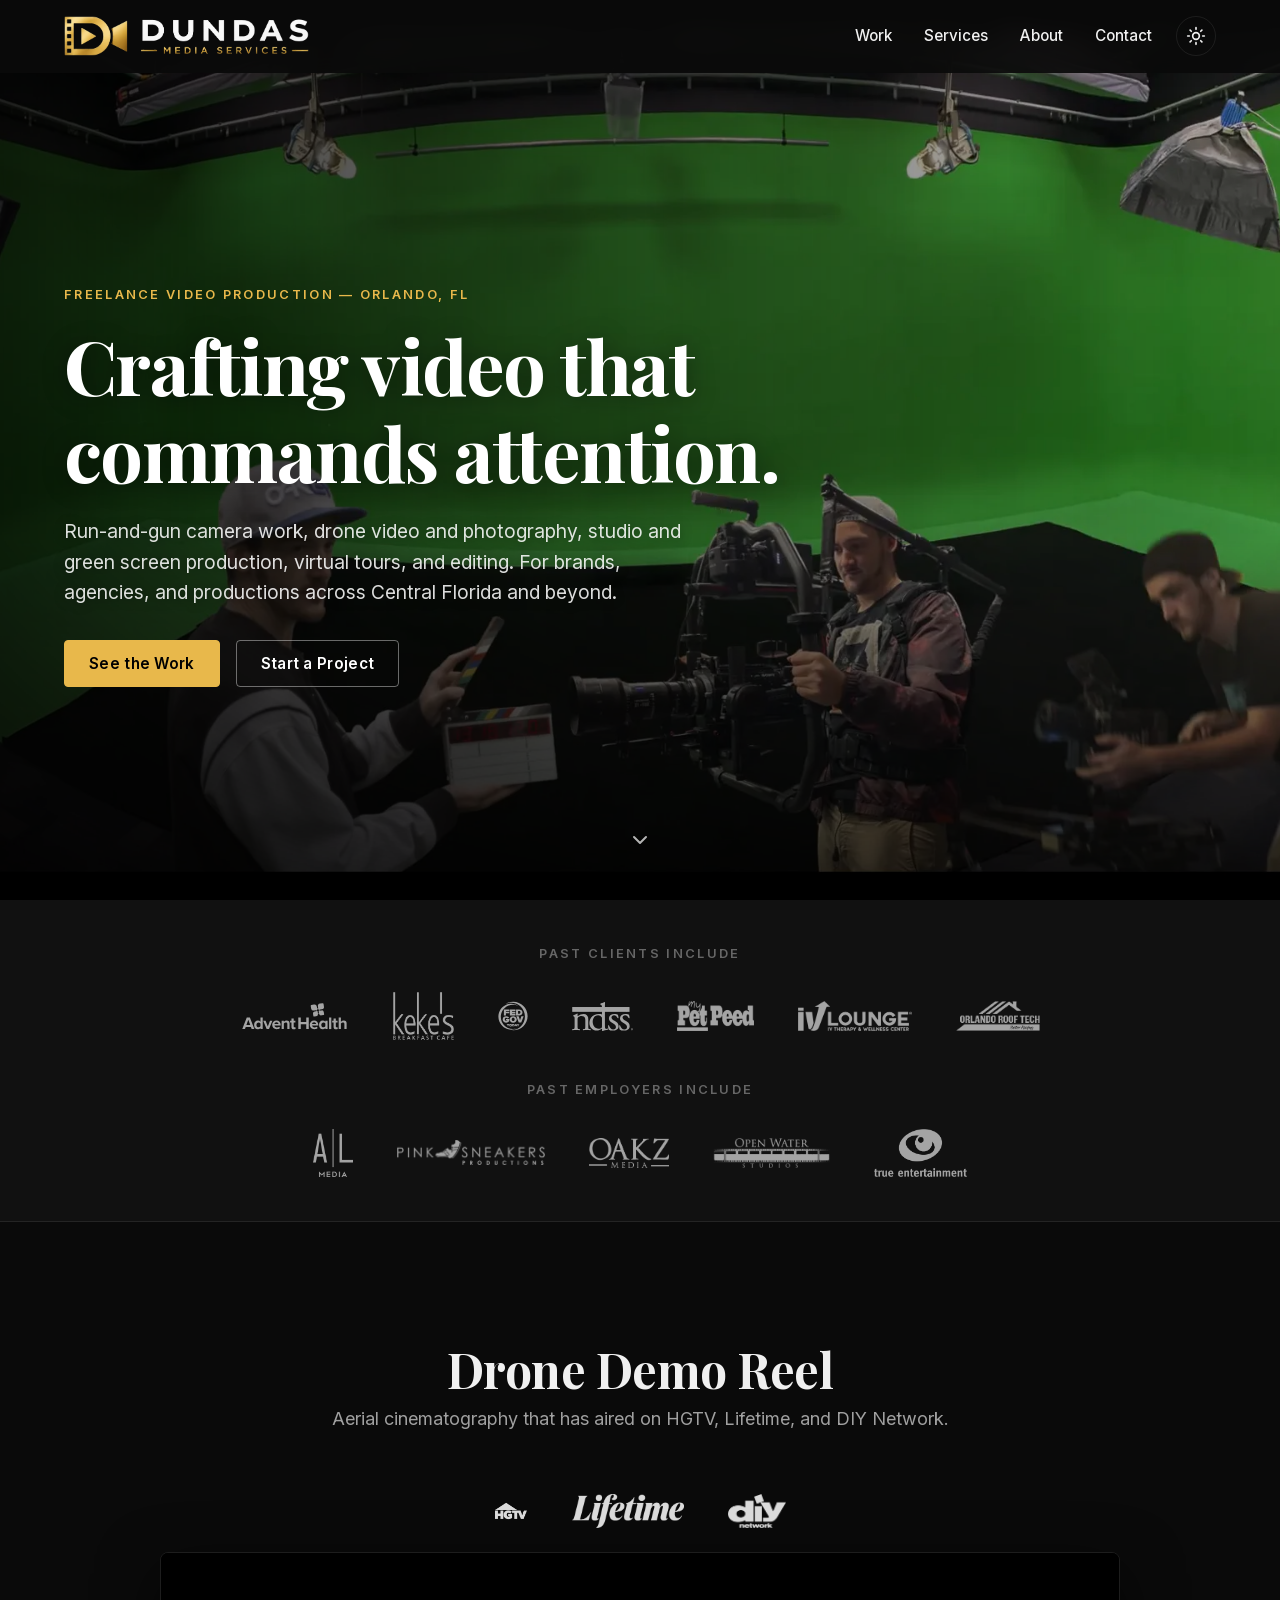
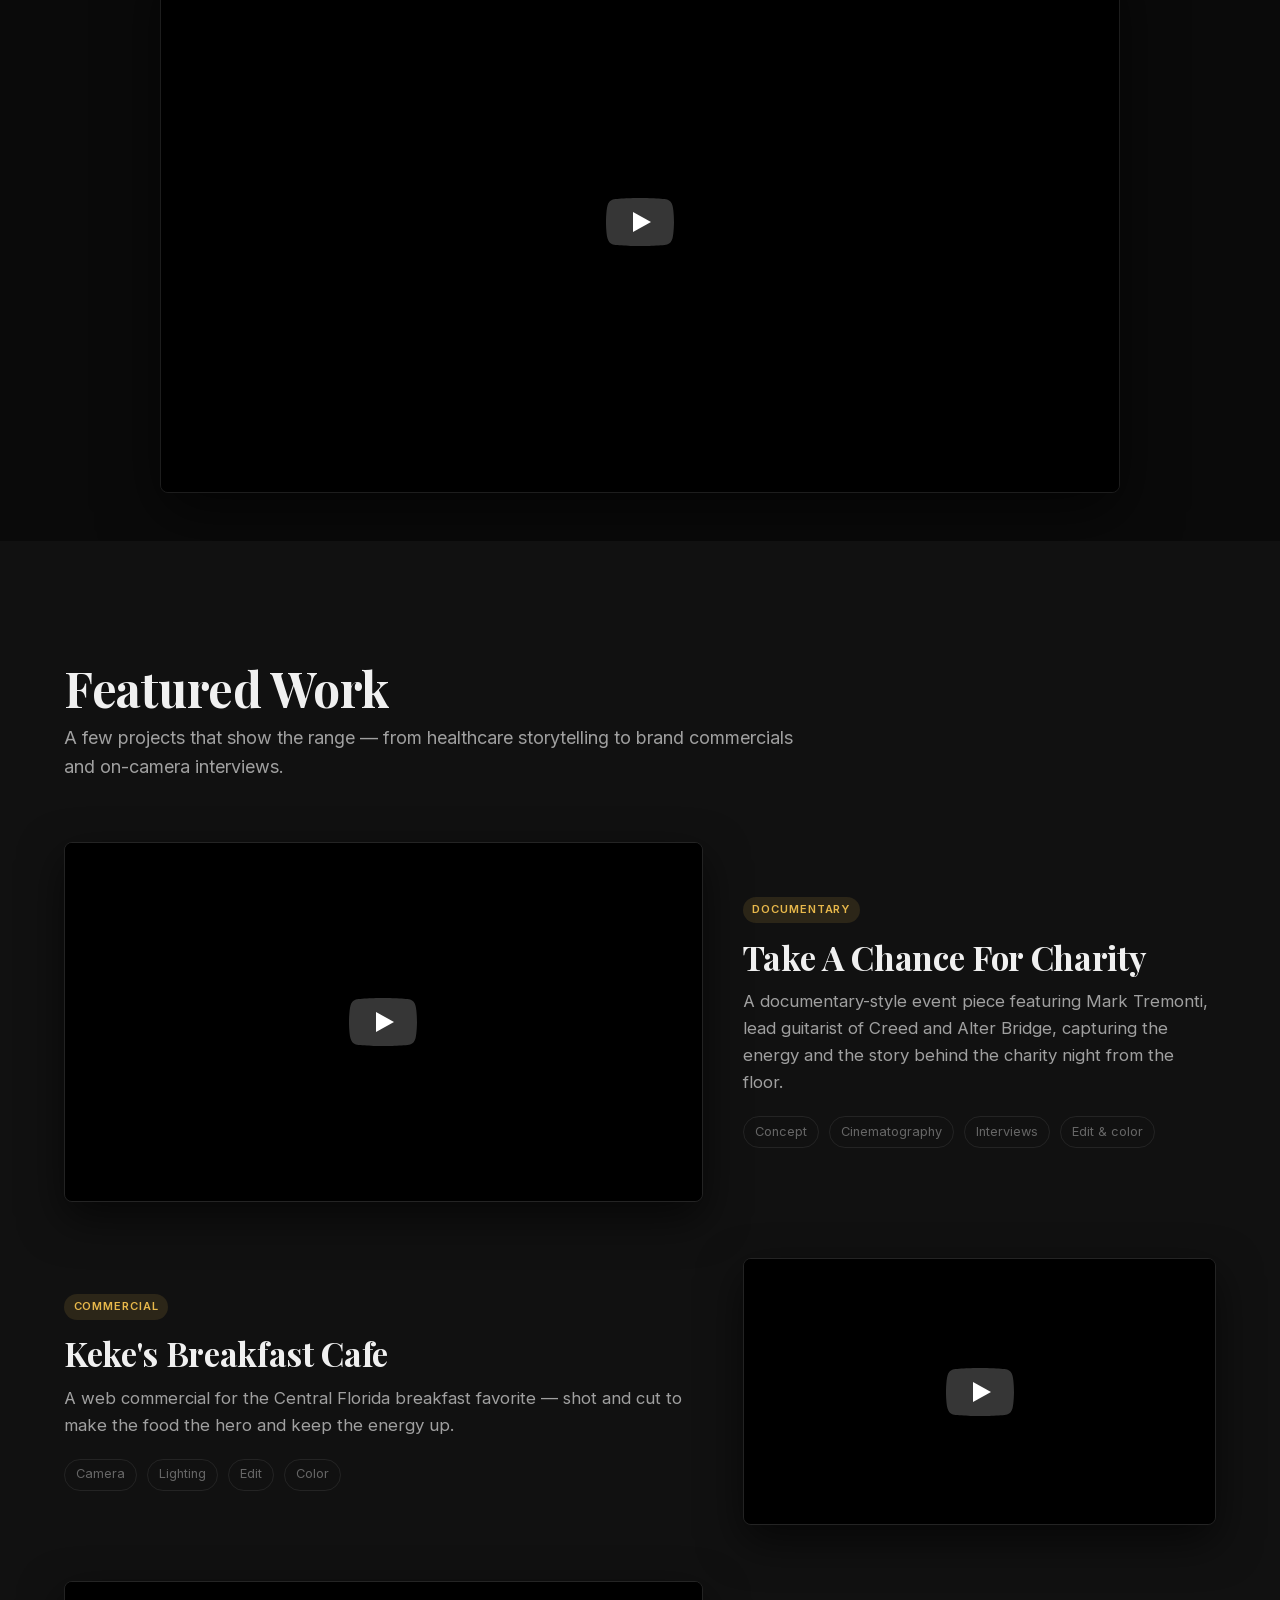
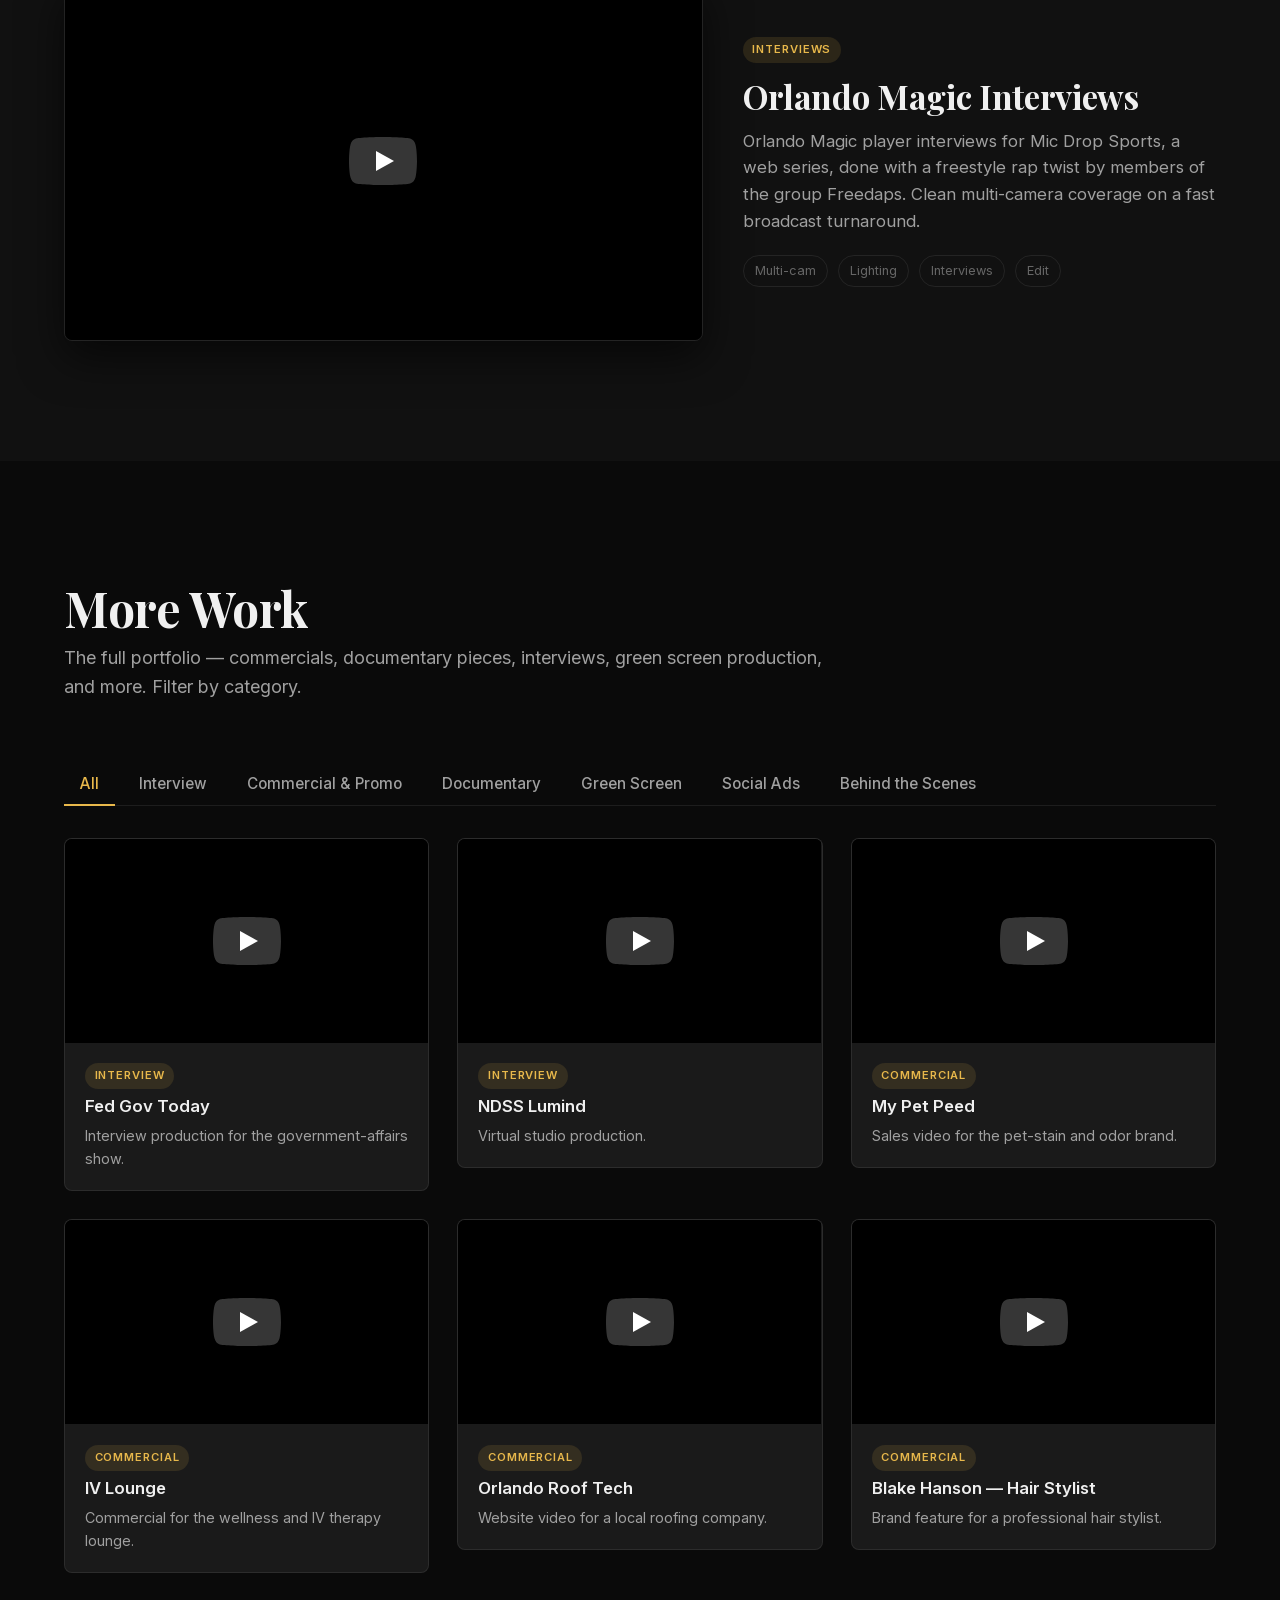
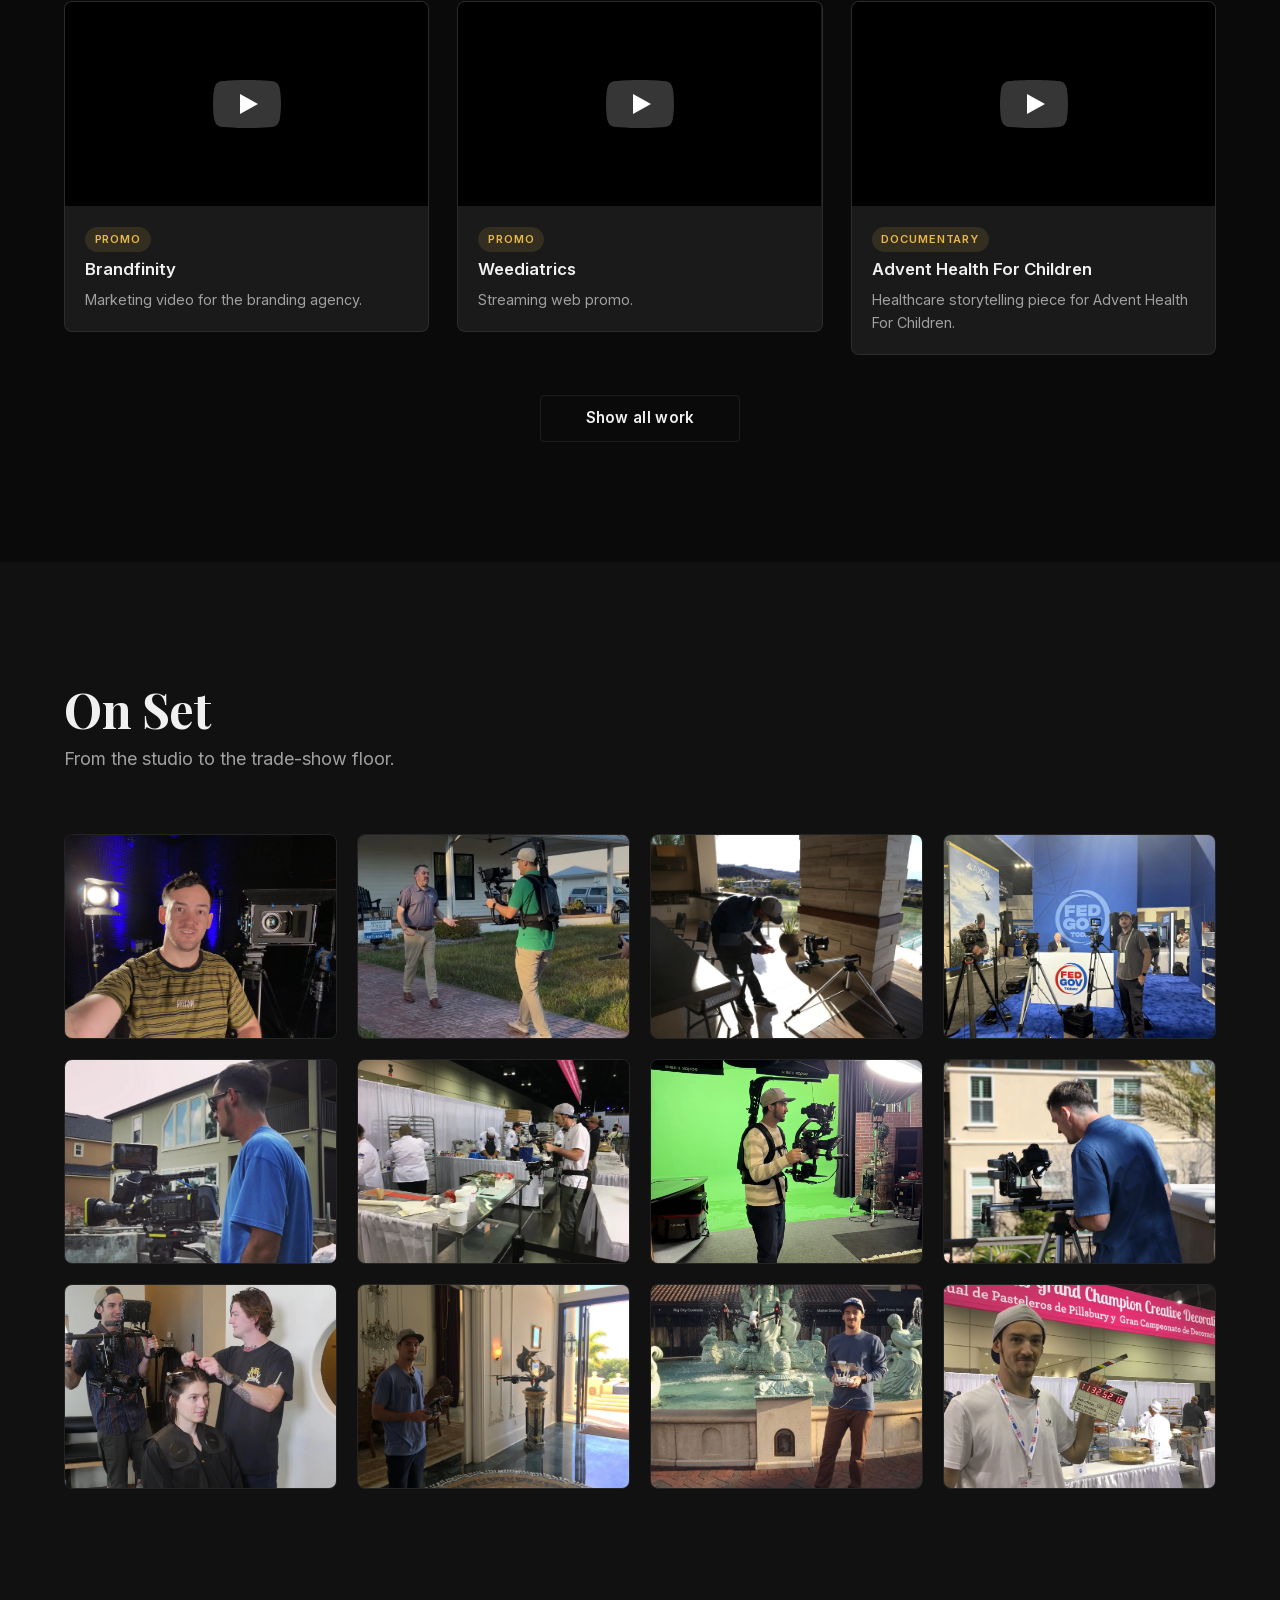
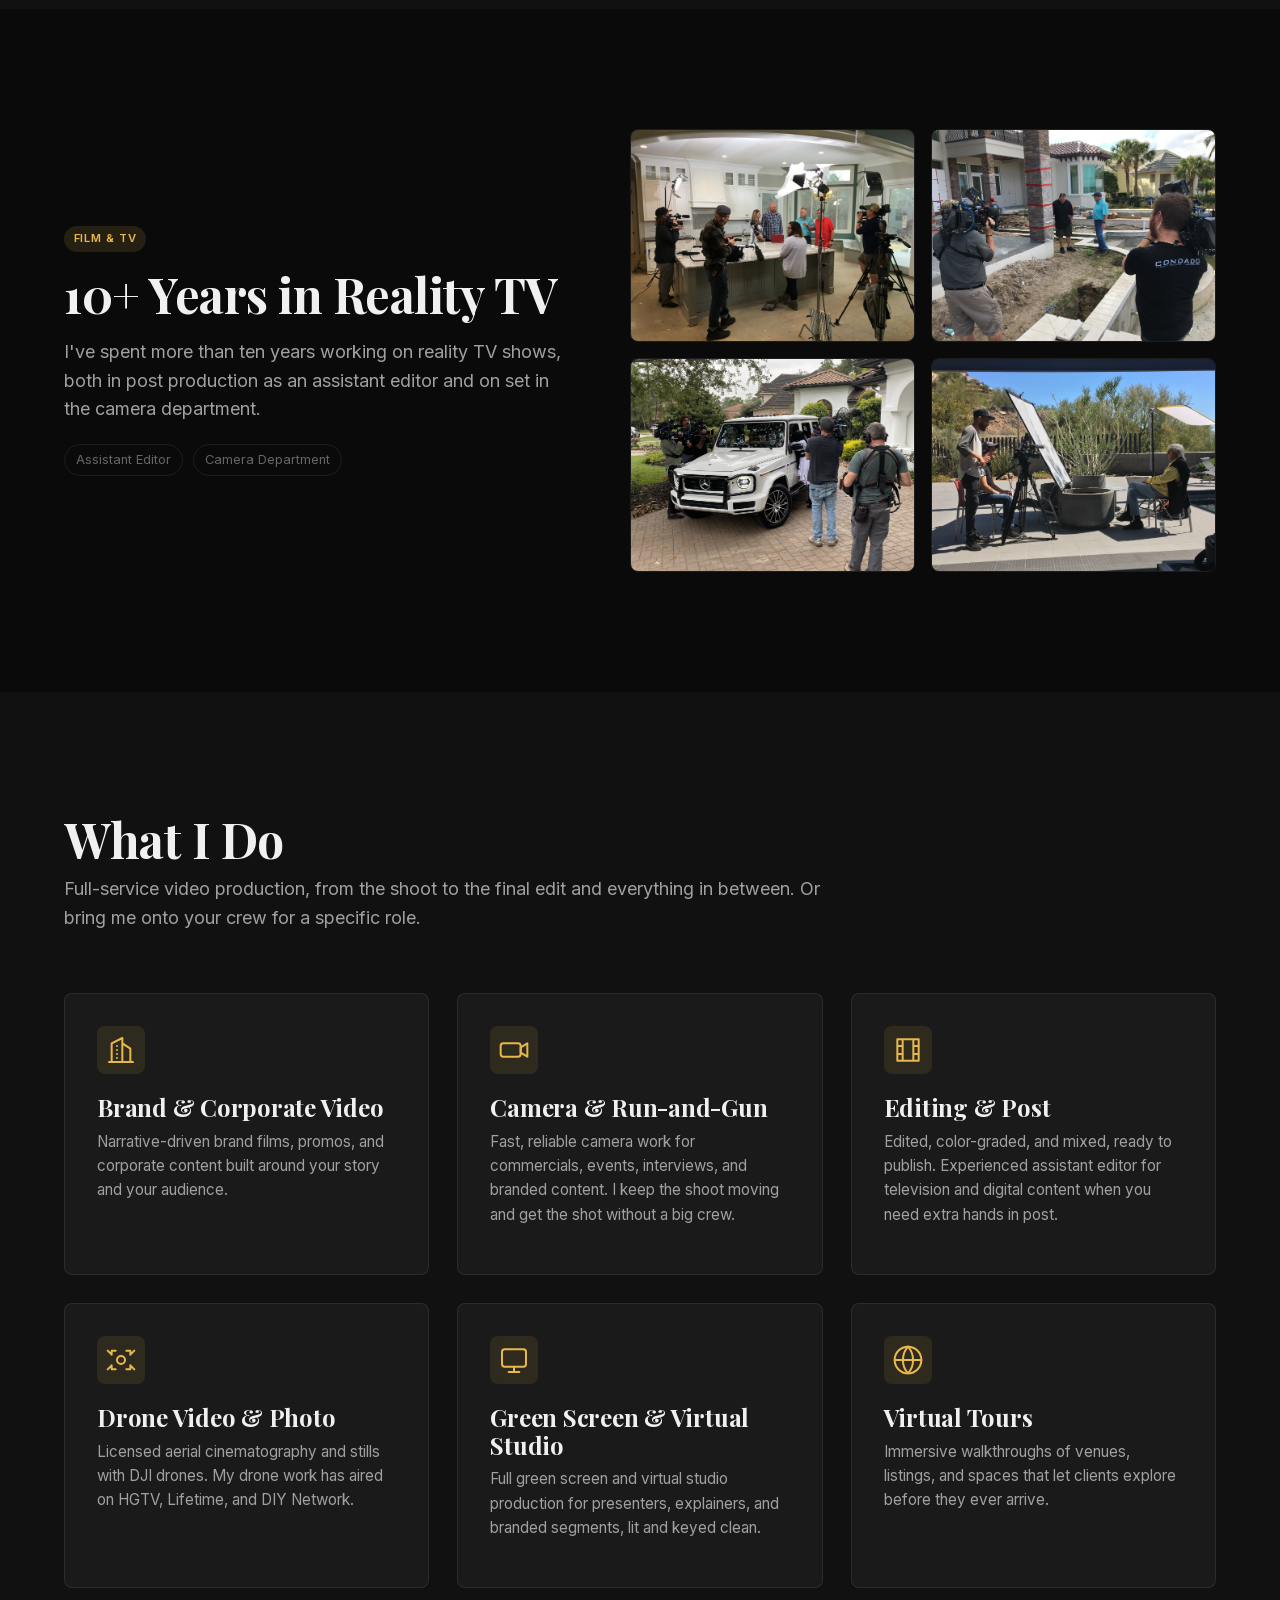
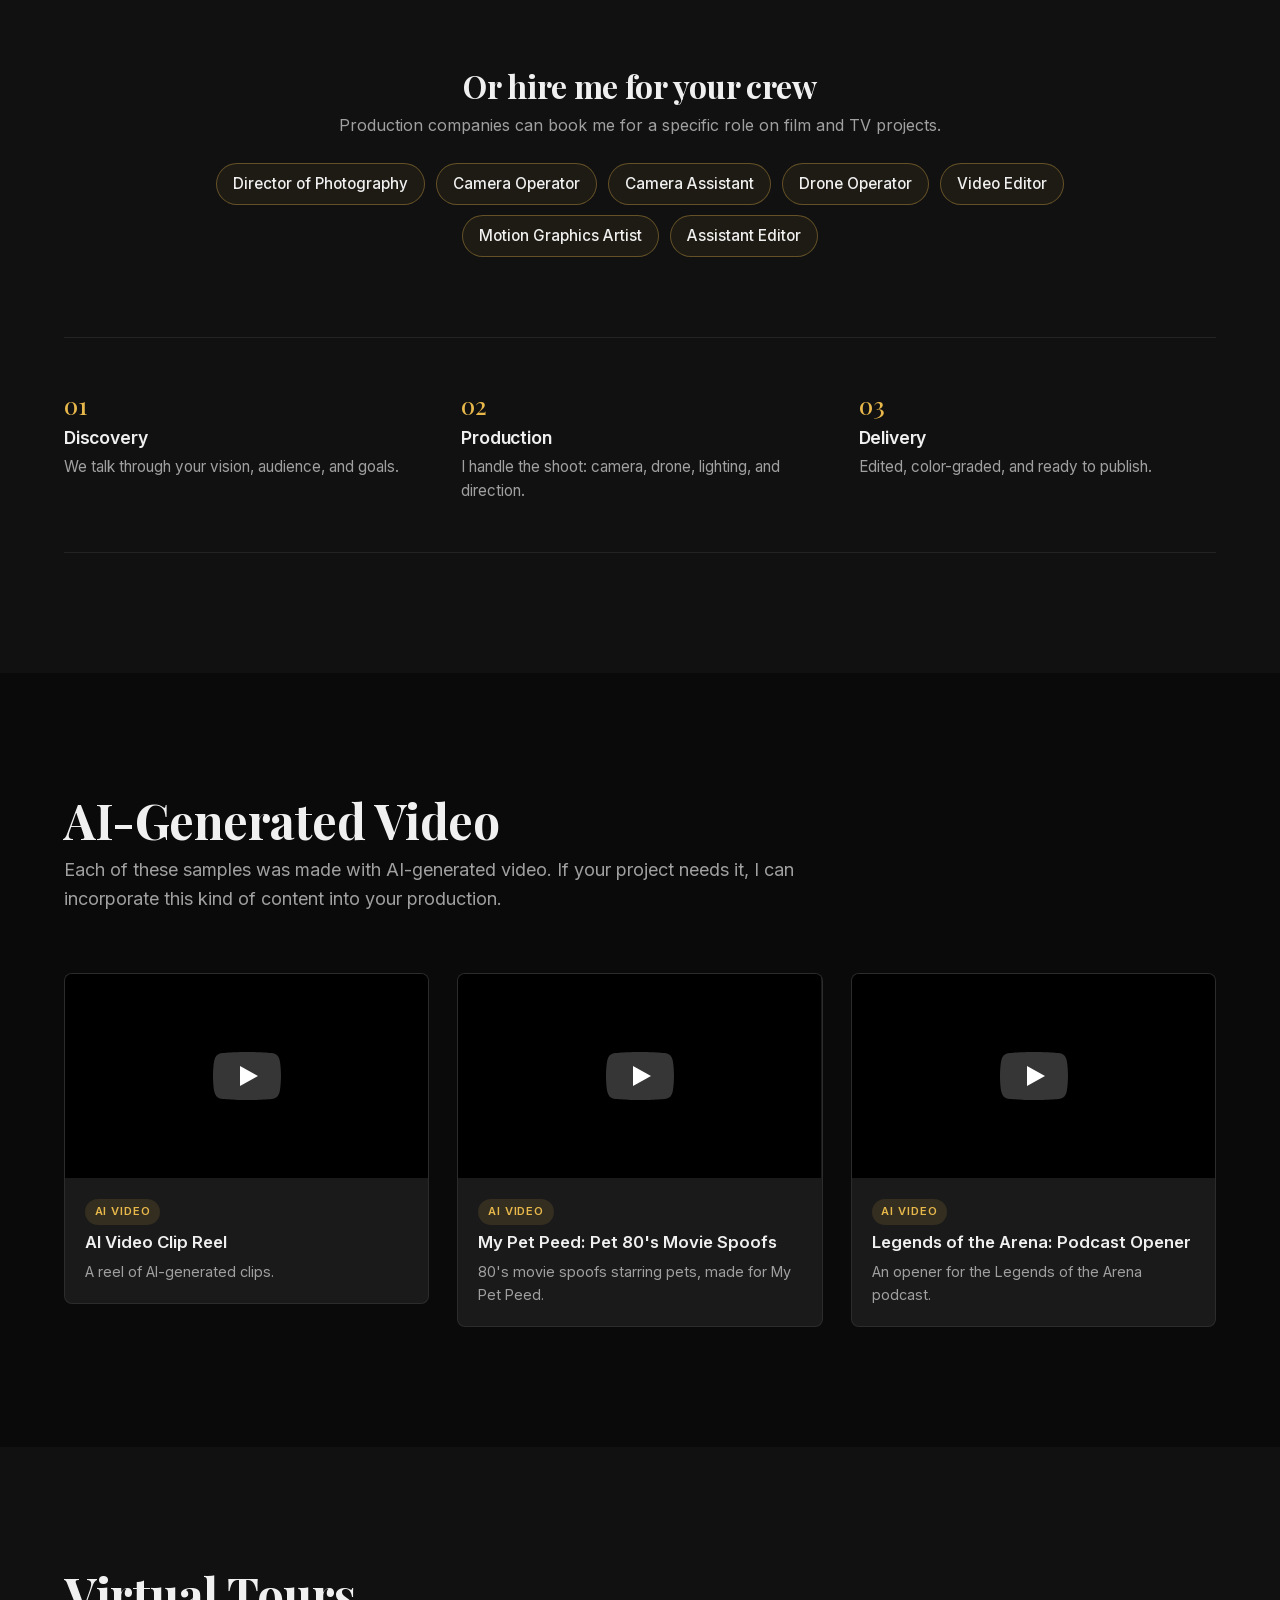
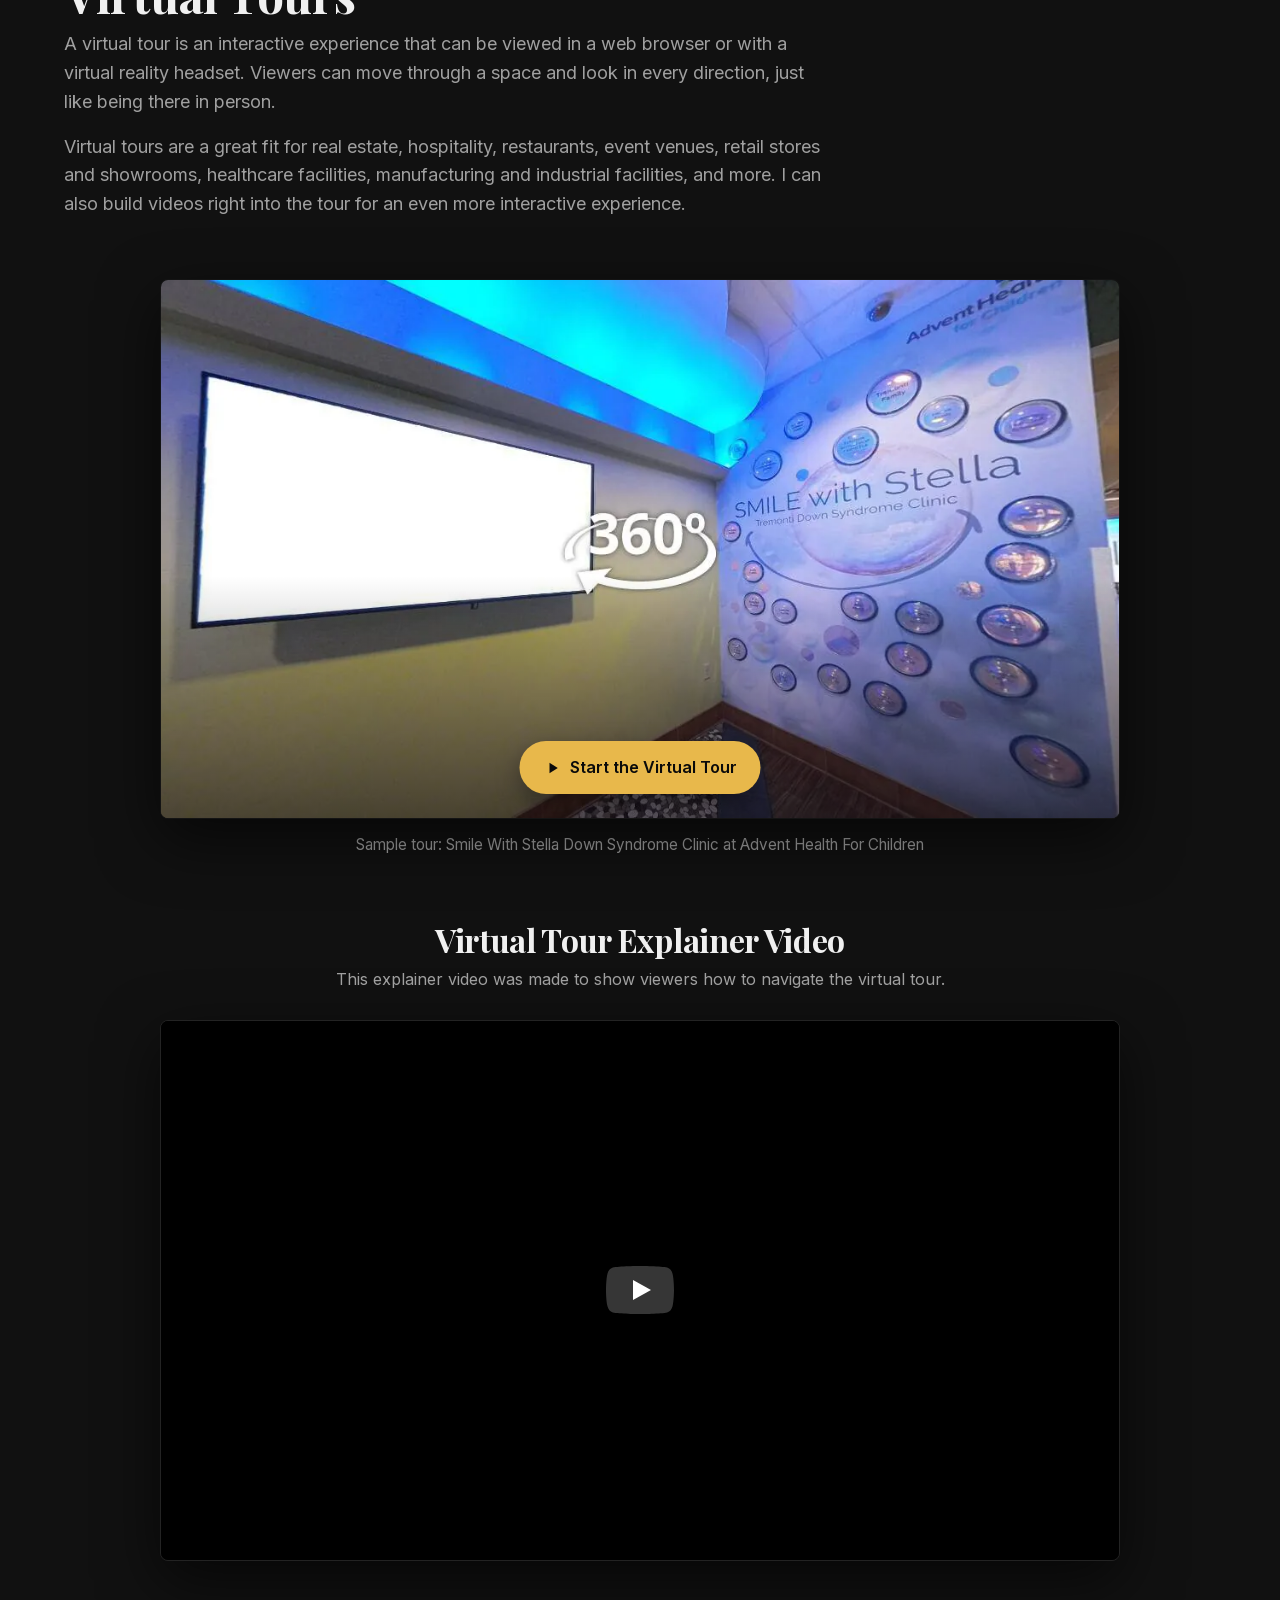
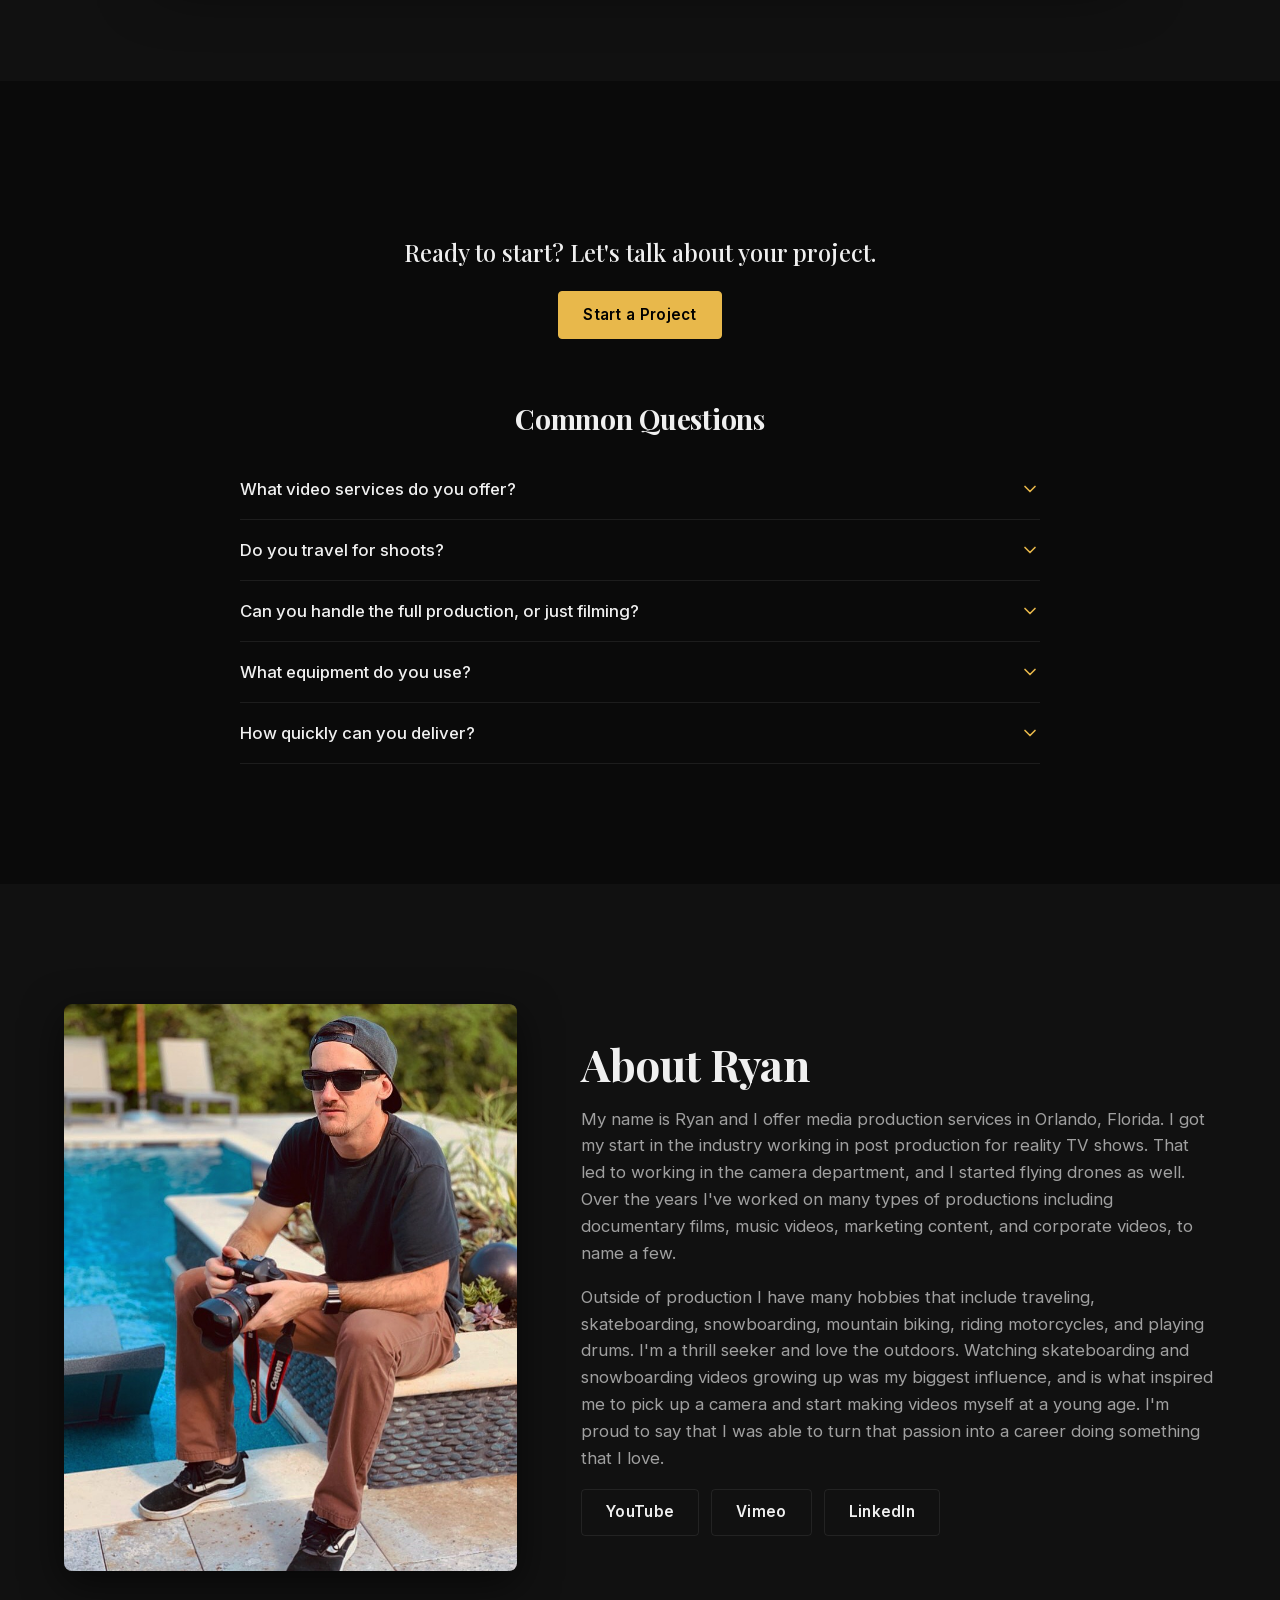
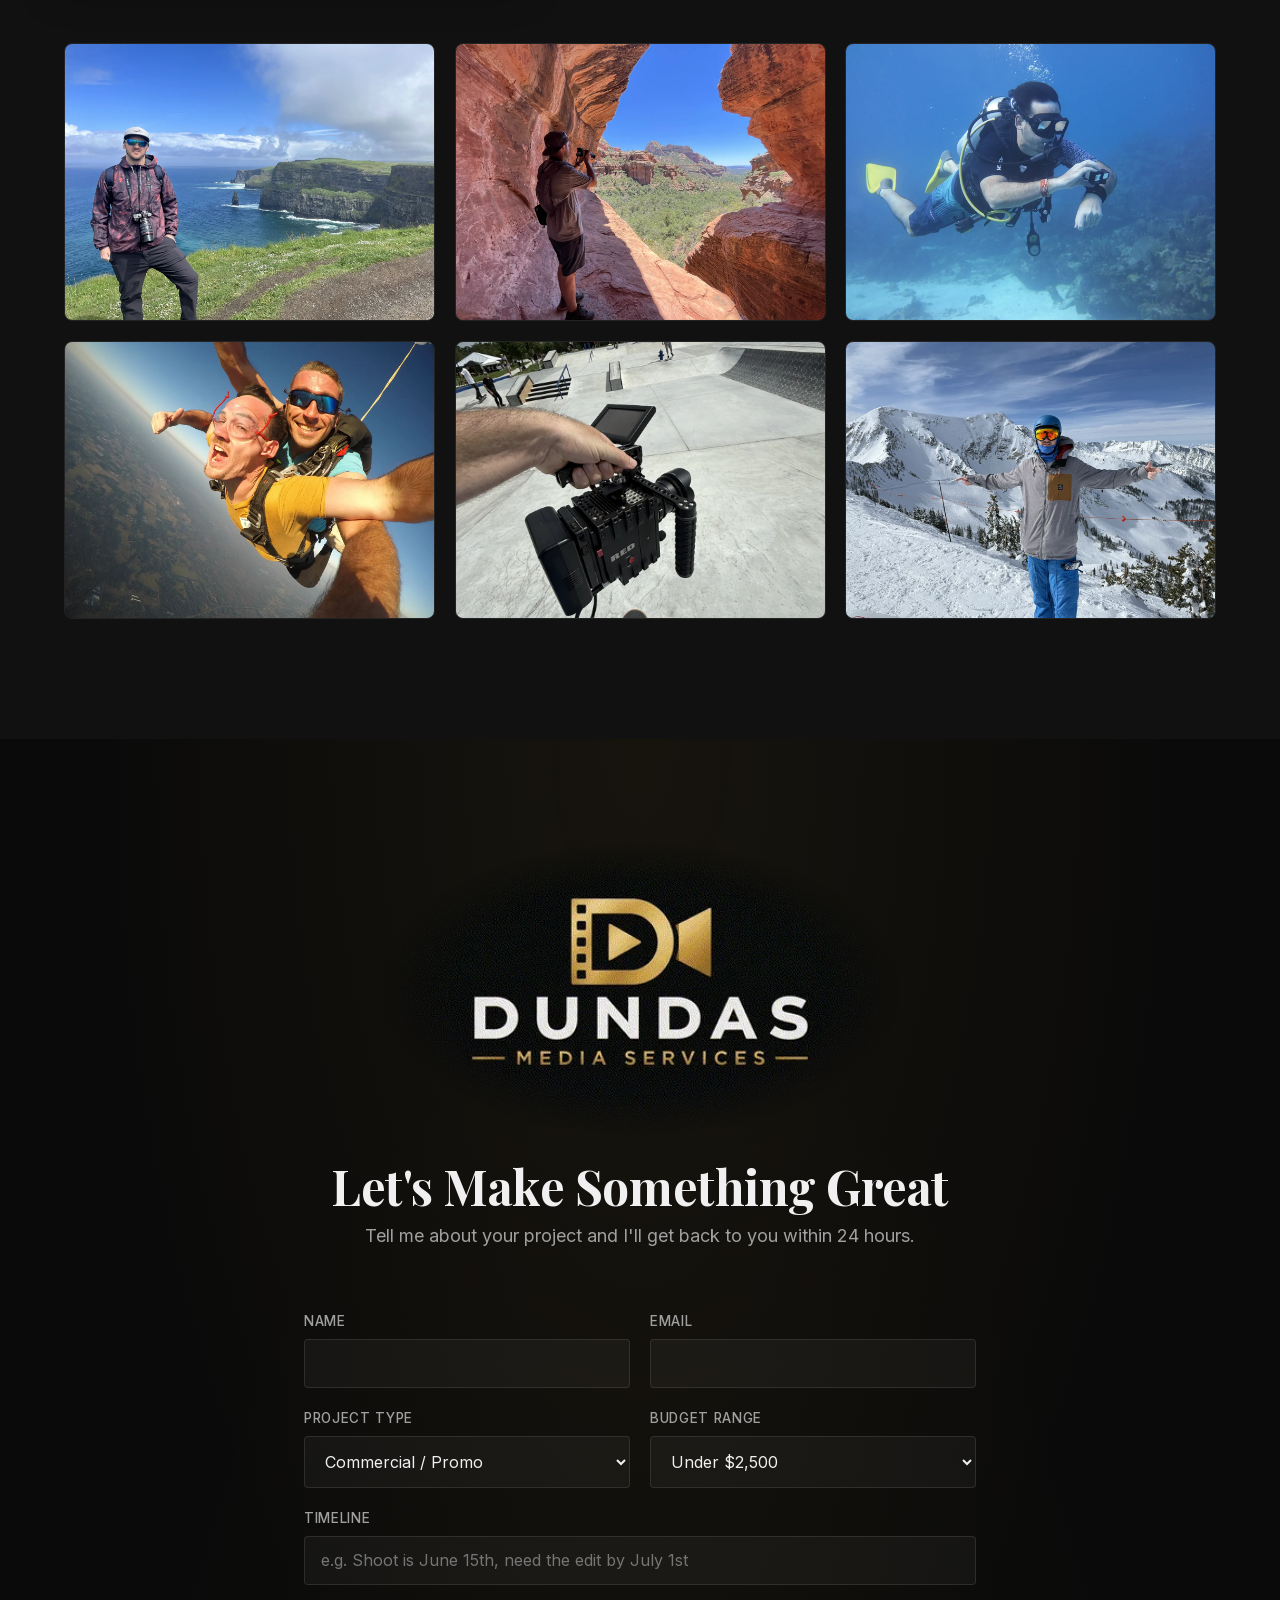
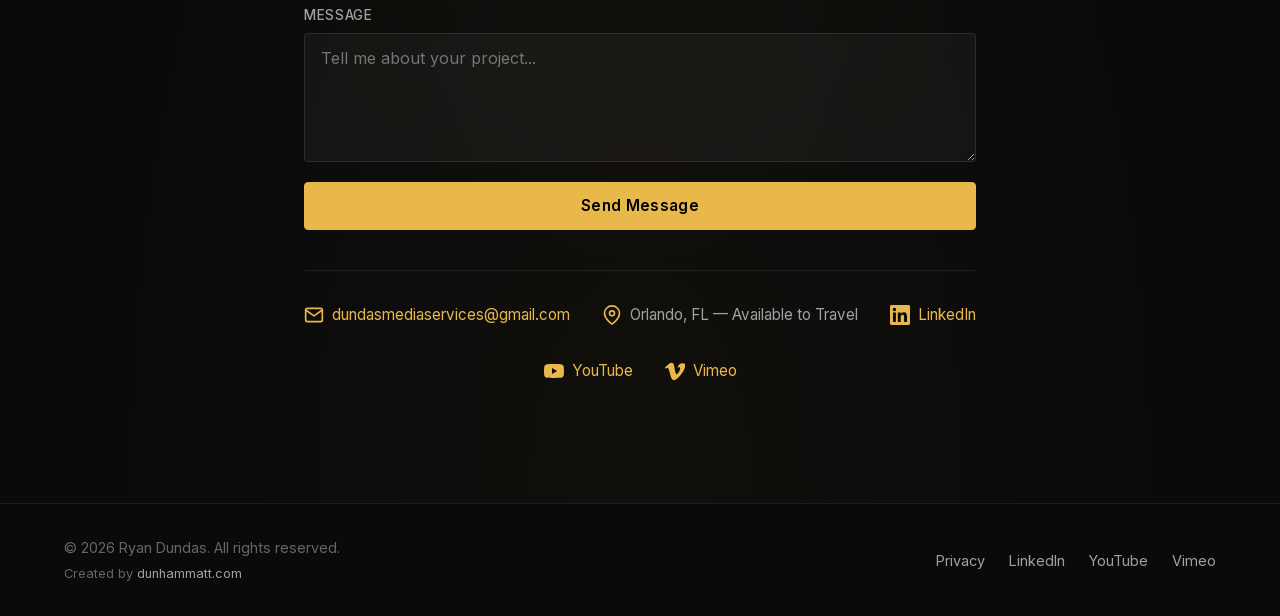
==== commit 90615ebe: "Revisions V4: DMS logo, new YouTube channel IDs, Social Ads fix, Virtual Tours, new email, animated " ====
--- a/index.html
+++ b/index.html
@@ -43,7 +43,7 @@
   <link rel="stylesheet" href="vendor/lite-yt-embed.css">
 
   <!-- Site styles -->
-  <link rel="stylesheet" href="styles.css">
+  <link rel="stylesheet" href="styles.css?v=4">
 
   <!-- Theme + reveal bootstrap (inline, runs before paint to avoid flash) -->
   <script>
@@ -116,75 +116,76 @@
         "@type": "VideoObject",
         "name": "Ryan Dundas Drone Demo Reel",
         "description": "Aerial cinematography reel by Ryan Dundas. Drone work that has aired on HGTV, Lifetime, and DIY Network.",
-        "thumbnailUrl": "https://i.ytimg.com/vi/fDi4uHp2Tq4/hqdefault.jpg",
-        "uploadDate": "2026-03-08T15:48:44-07:00",
-        "embedUrl": "https://www.youtube.com/embed/fDi4uHp2Tq4",
-        "contentUrl": "https://www.youtube.com/watch?v=fDi4uHp2Tq4",
+        "thumbnailUrl": "https://i.ytimg.com/vi/Eytwzo1q6X0/hqdefault.jpg",
+        "uploadDate": "2026-10-24T14:16:08-07:00",
+        "embedUrl": "https://www.youtube.com/embed/Eytwzo1q6X0",
+        "contentUrl": "https://www.youtube.com/watch?v=Eytwzo1q6X0",
         "creator": { "@type": "Person", "name": "Ryan Dundas" }
       },
       {
         "@type": "VideoObject",
         "name": "Take A Chance For Charity",
         "description": "Documentary-style event film featuring Mark Tremonti, lead guitarist of Creed and Alter Bridge, produced by Ryan Dundas.",
-        "thumbnailUrl": "https://i.ytimg.com/vi/aGBeXRivRWo/hqdefault.jpg",
-        "uploadDate": "2026-06-24T07:57:04-07:00",
-        "embedUrl": "https://www.youtube.com/embed/aGBeXRivRWo",
-        "contentUrl": "https://www.youtube.com/watch?v=aGBeXRivRWo",
+        "thumbnailUrl": "https://i.ytimg.com/vi/J9LNhdnq5VU/hqdefault.jpg",
+        "uploadDate": "2026-10-22T07:32:26-07:00",
+        "embedUrl": "https://www.youtube.com/embed/J9LNhdnq5VU",
+        "contentUrl": "https://www.youtube.com/watch?v=J9LNhdnq5VU",
         "creator": { "@type": "Person", "name": "Ryan Dundas" }
       },
       {
         "@type": "VideoObject",
         "name": "Keke's Breakfast Cafe — Web Commercial",
         "description": "Web commercial for Keke's Breakfast Cafe, shot and edited by Ryan Dundas.",
-        "thumbnailUrl": "https://i.ytimg.com/vi/nKdMWeFXFY4/hqdefault.jpg",
-        "uploadDate": "2026-08-19T11:22:34-07:00",
-        "embedUrl": "https://www.youtube.com/embed/nKdMWeFXFY4",
-        "contentUrl": "https://www.youtube.com/watch?v=nKdMWeFXFY4",
+        "thumbnailUrl": "https://i.ytimg.com/vi/6_QCsDRAd1U/hqdefault.jpg",
+        "uploadDate": "2026-10-22T10:06:56-07:00",
+        "embedUrl": "https://www.youtube.com/embed/6_QCsDRAd1U",
+        "contentUrl": "https://www.youtube.com/watch?v=6_QCsDRAd1U",
         "creator": { "@type": "Person", "name": "Ryan Dundas" }
       },
       {
         "@type": "VideoObject",
         "name": "Orlando Magic Interviews — Mic Drop Sports",
         "description": "Orlando Magic player interviews for the Mic Drop Sports web series, done with a freestyle rap twist by members of the group Freedaps. Produced by Ryan Dundas.",
-        "thumbnailUrl": "https://i.ytimg.com/vi/GUkbg-ew4P4/hqdefault.jpg",
-        "uploadDate": "2026-08-19T11:45:05-07:00",
-        "embedUrl": "https://www.youtube.com/embed/GUkbg-ew4P4",
-        "contentUrl": "https://www.youtube.com/watch?v=GUkbg-ew4P4",
+        "thumbnailUrl": "https://i.ytimg.com/vi/DpQEZ0RTKIY/hqdefault.jpg",
+        "uploadDate": "2026-10-22T10:04:36-07:00",
+        "embedUrl": "https://www.youtube.com/embed/DpQEZ0RTKIY",
+        "contentUrl": "https://www.youtube.com/watch?v=DpQEZ0RTKIY",
         "creator": { "@type": "Person", "name": "Ryan Dundas" }
       },
       {
         "@type": "VideoObject",
         "name": "AI Video Clip Reel",
         "description": "A reel of AI-generated video clips by Ryan Dundas.",
-        "thumbnailUrl": "https://i.ytimg.com/vi/vwxT93waV7E/hqdefault.jpg",
-        "uploadDate": "2026-10-09T10:04:58-07:00",
-        "embedUrl": "https://www.youtube.com/embed/vwxT93waV7E",
-        "contentUrl": "https://www.youtube.com/watch?v=vwxT93waV7E",
+        "thumbnailUrl": "https://i.ytimg.com/vi/K7z_E-Qwoe4/hqdefault.jpg",
+        "uploadDate": "2026-10-24T08:10:50-07:00",
+        "embedUrl": "https://www.youtube.com/embed/K7z_E-Qwoe4",
+        "contentUrl": "https://www.youtube.com/watch?v=K7z_E-Qwoe4",
         "creator": { "@type": "Person", "name": "Ryan Dundas" }
       },
       {
         "@type": "VideoObject",
         "name": "My Pet Peed presents: Pet 80's movie spoofs",
         "description": "AI-generated 80's movie spoofs starring pets, made for My Pet Peed by Ryan Dundas.",
-        "thumbnailUrl": "https://i.ytimg.com/vi/bJUL-vBkck8/hqdefault.jpg",
-        "uploadDate": "2026-10-08T09:33:11-07:00",
-        "embedUrl": "https://www.youtube.com/embed/bJUL-vBkck8",
-        "contentUrl": "https://www.youtube.com/watch?v=bJUL-vBkck8",
+        "thumbnailUrl": "https://i.ytimg.com/vi/T1p6mPKT9Mc/hqdefault.jpg",
+        "uploadDate": "2026-10-24T08:15:58-07:00",
+        "embedUrl": "https://www.youtube.com/embed/T1p6mPKT9Mc",
+        "contentUrl": "https://www.youtube.com/watch?v=T1p6mPKT9Mc",
         "creator": { "@type": "Person", "name": "Ryan Dundas" }
       },
       {
         "@type": "VideoObject",
         "name": "Legends of the Arena - Podcast Opener",
         "description": "AI-generated opener for the Legends of the Arena podcast, by Ryan Dundas.",
-        "thumbnailUrl": "https://i.ytimg.com/vi/qdV43kY-I0c/hqdefault.jpg",
-        "uploadDate": "2026-10-08T12:45:27-07:00",
-        "embedUrl": "https://www.youtube.com/embed/qdV43kY-I0c",
-        "contentUrl": "https://www.youtube.com/watch?v=qdV43kY-I0c",
+        "thumbnailUrl": "https://i.ytimg.com/vi/8xl_0UHE6zc/hqdefault.jpg",
+        "uploadDate": "2026-10-24T08:13:42-07:00",
+        "embedUrl": "https://www.youtube.com/embed/8xl_0UHE6zc",
+        "contentUrl": "https://www.youtube.com/watch?v=8xl_0UHE6zc",
         "creator": { "@type": "Person", "name": "Ryan Dundas" }
       }
     ]
   }
   </script>
+  <script defer src="https://cloud.umami.is/script.js" data-website-id="1447b752-0c71-4485-8755-7f628f8a9840" data-domains="dundasmediaservices.com"></script>
 </head>
 
 <body>
@@ -193,7 +194,12 @@
   <!-- ============ NAV ============ -->
   <header class="nav" id="nav">
     <div class="nav-inner">
-      <a href="#top" class="wordmark" aria-label="Ryan Dundas — home">Ryan Dundas</a>
+      <a href="#top" class="brand-logo" aria-label="Dundas Media Services, back to top">
+        <!-- Two keyed versions of Ryan's logo: white lettering for the dark theme,
+             near-black lettering for the light theme. CSS shows one per theme. -->
+        <img class="logo-on-dark" src="images/logo-dms-dark.webp" width="735" height="120" alt="" decoding="async" fetchpriority="high">
+        <img class="logo-on-light" src="images/logo-dms-light.webp" width="735" height="120" alt="" decoding="async">
+      </a>
 
       <nav class="nav-links" aria-label="Primary">
         <a href="#featured">Work</a>
@@ -298,7 +304,7 @@
           <li><img src="images/logo-diy-network.png" alt="DIY Network" loading="lazy" width="960" height="568"></li>
         </ul>
         <div class="reel-frame">
-          <lite-youtube params="rel=0&amp;modestbranding=1&amp;playsinline=1&amp;iv_load_policy=3" videoid="fDi4uHp2Tq4" playlabel="Play: Ryan Dundas Drone Demo Reel"></lite-youtube>
+          <lite-youtube params="rel=0&amp;modestbranding=1&amp;playsinline=1&amp;iv_load_policy=3" videoid="Eytwzo1q6X0" playlabel="Play: Ryan Dundas Drone Demo Reel"></lite-youtube>
         </div>
       </div>
     </section>
@@ -315,7 +321,7 @@
 
           <article class="featured-item">
             <div class="featured-video">
-              <lite-youtube params="rel=0&amp;modestbranding=1&amp;playsinline=1&amp;iv_load_policy=3" videoid="aGBeXRivRWo" playlabel="Play: Take A Chance For Charity, featuring Mark Tremonti"></lite-youtube>
+              <lite-youtube params="rel=0&amp;modestbranding=1&amp;playsinline=1&amp;iv_load_policy=3" videoid="J9LNhdnq5VU" playlabel="Play: Take A Chance For Charity, featuring Mark Tremonti"></lite-youtube>
             </div>
             <div class="featured-info">
               <span class="badge">Documentary</span>
@@ -327,7 +333,7 @@
 
           <article class="featured-item">
             <div class="featured-video">
-              <lite-youtube params="rel=0&amp;modestbranding=1&amp;playsinline=1&amp;iv_load_policy=3" videoid="nKdMWeFXFY4" playlabel="Play: Keke's Breakfast Cafe web commercial"></lite-youtube>
+              <lite-youtube params="rel=0&amp;modestbranding=1&amp;playsinline=1&amp;iv_load_policy=3" videoid="6_QCsDRAd1U" playlabel="Play: Keke's Breakfast Cafe web commercial"></lite-youtube>
             </div>
             <div class="featured-info">
               <span class="badge">Commercial</span>
@@ -339,7 +345,7 @@
 
           <article class="featured-item">
             <div class="featured-video">
-              <lite-youtube params="rel=0&amp;modestbranding=1&amp;playsinline=1&amp;iv_load_policy=3" videoid="GUkbg-ew4P4" playlabel="Play: Mic Drop Sports Orlando Magic interviews"></lite-youtube>
+              <lite-youtube params="rel=0&amp;modestbranding=1&amp;playsinline=1&amp;iv_load_policy=3" videoid="DpQEZ0RTKIY" playlabel="Play: Mic Drop Sports Orlando Magic interviews"></lite-youtube>
             </div>
             <div class="featured-info">
               <span class="badge">Interviews</span>
@@ -375,7 +381,7 @@
 
           <!-- Interviews -->
           <article class="video-card" data-category="interview">
-            <lite-youtube params="rel=0&amp;modestbranding=1&amp;playsinline=1&amp;controls=0&amp;iv_load_policy=3" videoid="uWWjHY3naAc" playlabel="Play: Fed Gov Today interview"></lite-youtube>
+            <lite-youtube params="rel=0&amp;modestbranding=1&amp;playsinline=1&amp;controls=0&amp;iv_load_policy=3" videoid="C4qAFrSFZT4" playlabel="Play: Fed Gov Today interview"></lite-youtube>
             <div class="video-meta">
               <span class="badge">Interview</span>
               <h3>Fed Gov Today</h3>
@@ -384,7 +390,7 @@
           </article>
 
           <article class="video-card" data-category="interview">
-            <lite-youtube params="rel=0&amp;modestbranding=1&amp;playsinline=1&amp;controls=0&amp;iv_load_policy=3" videoid="ANJbrKU1lys" playlabel="Play: NDSS Lumind interview production"></lite-youtube>
+            <lite-youtube params="rel=0&amp;modestbranding=1&amp;playsinline=1&amp;controls=0&amp;iv_load_policy=3" videoid="5VAB_Yj_q94" playlabel="Play: NDSS Lumind interview production"></lite-youtube>
             <div class="video-meta">
               <span class="badge">Interview</span>
               <h3>NDSS Lumind</h3>
@@ -394,7 +400,7 @@
 
           <!-- Commercial / Promo -->
           <article class="video-card" data-category="commercial">
-            <lite-youtube params="rel=0&amp;modestbranding=1&amp;playsinline=1&amp;controls=0&amp;iv_load_policy=3" videoid="rIu64ScMTV4" playlabel="Play: My Pet Peed sales video"></lite-youtube>
+            <lite-youtube params="rel=0&amp;modestbranding=1&amp;playsinline=1&amp;controls=0&amp;iv_load_policy=3" videoid="THG7ejx_2nA" playlabel="Play: My Pet Peed sales video"></lite-youtube>
             <div class="video-meta">
               <span class="badge">Commercial</span>
               <h3>My Pet Peed</h3>
@@ -403,7 +409,7 @@
           </article>
 
           <article class="video-card" data-category="commercial">
-            <lite-youtube params="rel=0&amp;modestbranding=1&amp;playsinline=1&amp;controls=0&amp;iv_load_policy=3" videoid="gSdTjHUMNfM" playlabel="Play: IV Lounge commercial"></lite-youtube>
+            <lite-youtube params="rel=0&amp;modestbranding=1&amp;playsinline=1&amp;controls=0&amp;iv_load_policy=3" videoid="TE-0FlhZVA0" playlabel="Play: IV Lounge commercial"></lite-youtube>
             <div class="video-meta">
               <span class="badge">Commercial</span>
               <h3>IV Lounge</h3>
@@ -412,7 +418,7 @@
           </article>
 
           <article class="video-card" data-category="commercial">
-            <lite-youtube params="rel=0&amp;modestbranding=1&amp;playsinline=1&amp;controls=0&amp;iv_load_policy=3" videoid="WsfgI4TabRw" playlabel="Play: Orlando Roof Tech website video"></lite-youtube>
+            <lite-youtube params="rel=0&amp;modestbranding=1&amp;playsinline=1&amp;controls=0&amp;iv_load_policy=3" videoid="L85l3K086to" playlabel="Play: Orlando Roof Tech website video"></lite-youtube>
             <div class="video-meta">
               <span class="badge">Commercial</span>
               <h3>Orlando Roof Tech</h3>
@@ -421,7 +427,7 @@
           </article>
 
           <article class="video-card" data-category="commercial">
-            <lite-youtube params="rel=0&amp;modestbranding=1&amp;playsinline=1&amp;controls=0&amp;iv_load_policy=3" videoid="EI-oxk7pZ2g" playlabel="Play: Blake Hanson hair stylist feature"></lite-youtube>
+            <lite-youtube params="rel=0&amp;modestbranding=1&amp;playsinline=1&amp;controls=0&amp;iv_load_policy=3" videoid="oxaxxYMl7RQ" playlabel="Play: Blake Hanson hair stylist feature"></lite-youtube>
             <div class="video-meta">
               <span class="badge">Commercial</span>
               <h3>Blake Hanson — Hair Stylist</h3>
@@ -430,7 +436,7 @@
           </article>
 
           <article class="video-card" data-category="commercial">
-            <lite-youtube params="rel=0&amp;modestbranding=1&amp;playsinline=1&amp;controls=0&amp;iv_load_policy=3" videoid="ZbytHtqIwWg" playlabel="Play: Brandfinity marketing video"></lite-youtube>
+            <lite-youtube params="rel=0&amp;modestbranding=1&amp;playsinline=1&amp;controls=0&amp;iv_load_policy=3" videoid="GphfHdx_WRs" playlabel="Play: Brandfinity marketing video"></lite-youtube>
             <div class="video-meta">
               <span class="badge">Promo</span>
               <h3>Brandfinity</h3>
@@ -439,7 +445,7 @@
           </article>
 
           <article class="video-card" data-category="commercial">
-            <lite-youtube params="rel=0&amp;modestbranding=1&amp;playsinline=1&amp;controls=0&amp;iv_load_policy=3" videoid="gMVzKcINzM8" playlabel="Play: Weediatrics streaming web promo"></lite-youtube>
+            <lite-youtube params="rel=0&amp;modestbranding=1&amp;playsinline=1&amp;controls=0&amp;iv_load_policy=3" videoid="3D8iJ0oVpXI" playlabel="Play: Weediatrics streaming web promo"></lite-youtube>
             <div class="video-meta">
               <span class="badge">Promo</span>
               <h3>Weediatrics</h3>
@@ -449,7 +455,7 @@
 
           <!-- Documentary -->
           <article class="video-card" data-category="documentary">
-            <lite-youtube params="rel=0&amp;modestbranding=1&amp;playsinline=1&amp;controls=0&amp;iv_load_policy=3" videoid="ivFlOm5ICNg" playlabel="Play: Advent Health For Children documentary"></lite-youtube>
+            <lite-youtube params="rel=0&amp;modestbranding=1&amp;playsinline=1&amp;controls=0&amp;iv_load_policy=3" videoid="HZxF0XeOAe4" playlabel="Play: Advent Health For Children documentary"></lite-youtube>
             <div class="video-meta">
               <span class="badge">Documentary</span>
               <h3>Advent Health For Children</h3>
@@ -458,7 +464,7 @@
           </article>
 
           <article class="video-card" data-category="documentary">
-            <lite-youtube params="rel=0&amp;modestbranding=1&amp;playsinline=1&amp;controls=0&amp;iv_load_policy=3" videoid="qHj0-D8p5w4" playlabel="Play: Miles Christi feature"></lite-youtube>
+            <lite-youtube params="rel=0&amp;modestbranding=1&amp;playsinline=1&amp;controls=0&amp;iv_load_policy=3" videoid="js4zQnCKJCg" playlabel="Play: Miles Christi feature"></lite-youtube>
             <div class="video-meta">
               <span class="badge">Documentary</span>
               <h3>Miles Christi</h3>
@@ -468,7 +474,7 @@
 
           <!-- Green Screen -->
           <article class="video-card" data-category="greenscreen">
-            <lite-youtube params="rel=0&amp;modestbranding=1&amp;playsinline=1&amp;controls=0&amp;iv_load_policy=3" videoid="ZeteRy7D_yE" playlabel="Play: BrainShift virtual studio production"></lite-youtube>
+            <lite-youtube params="rel=0&amp;modestbranding=1&amp;playsinline=1&amp;controls=0&amp;iv_load_policy=3" videoid="KtM3zZzVgcg" playlabel="Play: BrainShift virtual studio production"></lite-youtube>
             <div class="video-meta">
               <span class="badge">Green Screen</span>
               <h3>BrainShift</h3>
@@ -477,7 +483,7 @@
           </article>
 
           <article class="video-card" data-category="greenscreen">
-            <lite-youtube params="rel=0&amp;modestbranding=1&amp;playsinline=1&amp;controls=0&amp;iv_load_policy=3" videoid="phDhXHxv92M" playlabel="Play: Freedaps for Mic Drop Sports"></lite-youtube>
+            <lite-youtube params="rel=0&amp;modestbranding=1&amp;playsinline=1&amp;controls=0&amp;iv_load_policy=3" videoid="UFnVvAbsUos" playlabel="Play: Freedaps for Mic Drop Sports"></lite-youtube>
             <div class="video-meta">
               <span class="badge">Green Screen</span>
               <h3>Freedaps — Mic Drop Sports</h3>
@@ -486,8 +492,8 @@
           </article>
 
           <!-- Social Ads (vertical YouTube Shorts) -->
-          <article class="video-card ad-card" data-category="ads">
-            <lite-youtube params="rel=0&amp;modestbranding=1&amp;playsinline=1&amp;iv_load_policy=3" videoid="B9G3H9HmKvg" playlabel="Play: Domi Ice social ad"></lite-youtube>
+          <article class="video-card short-card" data-category="ads">
+            <lite-youtube params="rel=0&amp;modestbranding=1&amp;playsinline=1&amp;iv_load_policy=3" videoid="6XbeboMOLBQ" style="background-image:url('https://i.ytimg.com/vi/6XbeboMOLBQ/maxresdefault.jpg')" playlabel="Play: Domi Ice social ad"></lite-youtube>
             <div class="video-meta">
               <span class="badge">Social Ad</span>
               <h3>Domi Ice</h3>
@@ -495,8 +501,8 @@
             </div>
           </article>
 
-          <article class="video-card ad-card" data-category="ads">
-            <lite-youtube params="rel=0&amp;modestbranding=1&amp;playsinline=1&amp;iv_load_policy=3" videoid="pW97qJ5u_0U" playlabel="Play: Spine Labs social ad"></lite-youtube>
+          <article class="video-card short-card" data-category="ads">
+            <lite-youtube params="rel=0&amp;modestbranding=1&amp;playsinline=1&amp;iv_load_policy=3" videoid="yNTTScPFNnw" style="background-image:url('https://i.ytimg.com/vi/yNTTScPFNnw/maxresdefault.jpg')" playlabel="Play: Spine Labs social ad"></lite-youtube>
             <div class="video-meta">
               <span class="badge">Social Ad</span>
               <h3>Spine Labs</h3>
@@ -504,8 +510,8 @@
             </div>
           </article>
 
-          <article class="video-card ad-card" data-category="ads">
-            <lite-youtube params="rel=0&amp;modestbranding=1&amp;playsinline=1&amp;iv_load_policy=3" videoid="HdsqrckVABI" playlabel="Play: Spartan Plumbing social ad"></lite-youtube>
+          <article class="video-card short-card" data-category="ads">
+            <lite-youtube params="rel=0&amp;modestbranding=1&amp;playsinline=1&amp;iv_load_policy=3" videoid="S1jDWW-PkqM" style="background-image:url('https://i.ytimg.com/vi/S1jDWW-PkqM/maxresdefault.jpg')" playlabel="Play: Spartan Plumbing social ad"></lite-youtube>
             <div class="video-meta">
               <span class="badge">Social Ad</span>
               <h3>Spartan Plumbing</h3>
@@ -513,8 +519,8 @@
             </div>
           </article>
 
-          <article class="video-card ad-card" data-category="ads">
-            <lite-youtube params="rel=0&amp;modestbranding=1&amp;playsinline=1&amp;iv_load_policy=3" videoid="RqAB__yaBHo" playlabel="Play: Bumblebee Blinds social ad"></lite-youtube>
+          <article class="video-card short-card" data-category="ads">
+            <lite-youtube params="rel=0&amp;modestbranding=1&amp;playsinline=1&amp;iv_load_policy=3" videoid="6XqXm_11ryM" style="background-image:url('https://i.ytimg.com/vi/6XqXm_11ryM/maxresdefault.jpg')" playlabel="Play: Bumblebee Blinds social ad"></lite-youtube>
             <div class="video-meta">
               <span class="badge">Social Ad</span>
               <h3>Bumblebee Blinds</h3>
@@ -522,8 +528,8 @@
             </div>
           </article>
 
-          <article class="video-card ad-card" data-category="ads">
-            <lite-youtube params="rel=0&amp;modestbranding=1&amp;playsinline=1&amp;iv_load_policy=3" videoid="Fdf3cENghuU" playlabel="Play: Debary Truck Sales social ad"></lite-youtube>
+          <article class="video-card short-card" data-category="ads">
+            <lite-youtube params="rel=0&amp;modestbranding=1&amp;playsinline=1&amp;iv_load_policy=3" videoid="bq06cNLUq1w" style="background-image:url('https://i.ytimg.com/vi/bq06cNLUq1w/maxresdefault.jpg')" playlabel="Play: Debary Truck Sales social ad"></lite-youtube>
             <div class="video-meta">
               <span class="badge">Social Ad</span>
               <h3>Debary Truck Sales</h3>
@@ -531,8 +537,8 @@
             </div>
           </article>
 
-          <article class="video-card ad-card" data-category="ads">
-            <lite-youtube params="rel=0&amp;modestbranding=1&amp;playsinline=1&amp;iv_load_policy=3" videoid="gZmw6rZNS3w" playlabel="Play: Enjuku Racing social ad"></lite-youtube>
+          <article class="video-card short-card" data-category="ads">
+            <lite-youtube params="rel=0&amp;modestbranding=1&amp;playsinline=1&amp;iv_load_policy=3" videoid="KmkSuvpcdvk" style="background-image:url('https://i.ytimg.com/vi/KmkSuvpcdvk/maxresdefault.jpg')" playlabel="Play: Enjuku Racing social ad"></lite-youtube>
             <div class="video-meta">
               <span class="badge">Social Ad</span>
               <h3>Enjuku Racing</h3>
@@ -542,20 +548,30 @@
 
           <!-- Behind the Scenes -->
           <article class="video-card" data-category="bts">
-            <lite-youtube params="rel=0&amp;modestbranding=1&amp;playsinline=1&amp;controls=0&amp;iv_load_policy=3" videoid="cok1Rf89cFE" playlabel="Play: Business Video Solutions behind the scenes 1"></lite-youtube>
+            <lite-youtube params="rel=0&amp;modestbranding=1&amp;playsinline=1&amp;controls=0&amp;iv_load_policy=3" videoid="jLIhvs6QptE" playlabel="Play: Business Video Solutions behind the scenes 1"></lite-youtube>
             <div class="video-meta">
               <span class="badge">Behind the Scenes</span>
-              <h3>Business Video Solutions — On Set</h3>
+              <h3>Business Video Solutions: On Set</h3>
               <p>On set with the BVS production team.</p>
             </div>
           </article>
 
           <article class="video-card" data-category="bts">
-            <lite-youtube params="rel=0&amp;modestbranding=1&amp;playsinline=1&amp;controls=0&amp;iv_load_policy=3" videoid="HqENB9LKoH4" playlabel="Play: Business Video Solutions behind the scenes 2"></lite-youtube>
+            <lite-youtube params="rel=0&amp;modestbranding=1&amp;playsinline=1&amp;controls=0&amp;iv_load_policy=3" videoid="HdLoQrxbBCw" playlabel="Play: Business Video Solutions behind the scenes 2"></lite-youtube>
             <div class="video-meta">
               <span class="badge">Behind the Scenes</span>
-              <h3>Business Video Solutions — Behind the Camera</h3>
+              <h3>Business Video Solutions: Behind the Camera</h3>
               <p>More from behind the camera with BVS.</p>
+            </div>
+          </article>
+
+          <!-- Vertical YouTube Short: shares the tall .short-card treatment with Social Ads. -->
+          <article class="video-card short-card" data-category="bts">
+            <lite-youtube params="rel=0&amp;modestbranding=1&amp;playsinline=1&amp;iv_load_policy=3" videoid="ZISsceTyw24" style="background-image:url('https://i.ytimg.com/vi/ZISsceTyw24/maxresdefault.jpg')" playlabel="Play: Business Video Solutions new client short"></lite-youtube>
+            <div class="video-meta">
+              <span class="badge">Behind the Scenes</span>
+              <h3>Business Video Solutions: New Client</h3>
+              <p>Behind the scenes with BVS and a new client.</p>
             </div>
           </article>
 
@@ -719,7 +735,7 @@
         </header>
         <div class="video-grid">
           <article class="video-card">
-            <lite-youtube params="rel=0&amp;modestbranding=1&amp;playsinline=1&amp;iv_load_policy=3" videoid="vwxT93waV7E" playlabel="Play: AI Video Clip Reel"></lite-youtube>
+            <lite-youtube params="rel=0&amp;modestbranding=1&amp;playsinline=1&amp;iv_load_policy=3" videoid="K7z_E-Qwoe4" playlabel="Play: AI Video Clip Reel"></lite-youtube>
             <div class="video-meta">
               <span class="badge">AI Video</span>
               <h3>AI Video Clip Reel</h3>
@@ -728,7 +744,7 @@
           </article>
 
           <article class="video-card">
-            <lite-youtube params="rel=0&amp;modestbranding=1&amp;playsinline=1&amp;iv_load_policy=3" videoid="bJUL-vBkck8" playlabel="Play: My Pet Peed presents Pet 80's movie spoofs"></lite-youtube>
+            <lite-youtube params="rel=0&amp;modestbranding=1&amp;playsinline=1&amp;iv_load_policy=3" videoid="T1p6mPKT9Mc" playlabel="Play: My Pet Peed presents Pet 80's movie spoofs"></lite-youtube>
             <div class="video-meta">
               <span class="badge">AI Video</span>
               <h3>My Pet Peed: Pet 80's Movie Spoofs</h3>
@@ -737,13 +753,50 @@
           </article>
 
           <article class="video-card">
-            <lite-youtube params="rel=0&amp;modestbranding=1&amp;playsinline=1&amp;iv_load_policy=3" videoid="qdV43kY-I0c" playlabel="Play: Legends of the Arena podcast opener"></lite-youtube>
+            <lite-youtube params="rel=0&amp;modestbranding=1&amp;playsinline=1&amp;iv_load_policy=3" videoid="8xl_0UHE6zc" playlabel="Play: Legends of the Arena podcast opener"></lite-youtube>
             <div class="video-meta">
               <span class="badge">AI Video</span>
               <h3>Legends of the Arena: Podcast Opener</h3>
               <p>An opener for the Legends of the Arena podcast.</p>
             </div>
           </article>
+        </div>
+      </div>
+    </section>
+
+    <!-- ============ VIRTUAL TOURS ============ -->
+    <section class="section virtual-tour" id="virtual-tour">
+      <div class="container">
+        <header class="section-header">
+          <h2>Virtual Tours</h2>
+          <p>A virtual tour is an interactive experience that can be viewed in a web browser or with a virtual reality headset. Viewers can move through a space and look in every direction, just like being there in person.</p>
+          <p>Virtual tours are a great fit for real estate, hospitality, restaurants, event venues, retail stores and showrooms, healthcare facilities, manufacturing and industrial facilities, and more. I can also build videos right into the tour for an even more interactive experience.</p>
+        </header>
+
+        <!-- Click-to-load, like the YouTube embeds: the tour host (net-fs.com / 3DVista
+             hosting) is not contacted until the visitor starts the tour. main.js swaps
+             this link for the iframe; without JS the link opens the tour in a new tab. -->
+        <figure class="tour-embed">
+          <div class="tour-frame">
+            <a class="tour-start" href="https://storage.net-fs.com/hosting/8693425/0/" target="_blank" rel="noopener"
+               data-tour-title="Virtual tour: Smile With Stella Down Syndrome Clinic"
+               aria-label="Start the virtual tour of the Smile With Stella Down Syndrome Clinic">
+              <img src="images/tour-smile-with-stella.webp" width="1200" height="630" alt="" loading="lazy" decoding="async">
+              <span class="tour-start-label">
+                <svg width="18" height="18" viewBox="0 0 24 24" fill="currentColor" aria-hidden="true"><path d="M8 5v14l11-7z"/></svg>
+                Start the Virtual Tour
+              </span>
+            </a>
+          </div>
+          <figcaption>Sample tour: Smile With Stella Down Syndrome Clinic at Advent Health For Children</figcaption>
+        </figure>
+
+        <div class="tour-explainer">
+          <h3>Virtual Tour Explainer Video</h3>
+          <p>This explainer video was made to show viewers how to navigate the virtual tour.</p>
+          <div class="tour-explainer-frame">
+            <lite-youtube params="rel=0&amp;modestbranding=1&amp;playsinline=1&amp;iv_load_policy=3" videoid="BTfmFvzpcTk" playlabel="Play: Virtual tour explainer video"></lite-youtube>
+          </div>
         </div>
       </div>
     </section>
@@ -837,6 +890,16 @@
     <!-- ============ CONTACT ============ -->
     <section class="section contact" id="contact">
       <div class="container contact-inner">
+        <!-- Ryan's animated logo (V4). Converted from an 8.2 MB GIF to an 0.8 MB MP4;
+             main.js plays it only while on screen. Reduced motion: the poster (final
+             frame) stays put. -->
+        <div class="contact-logo" role="img" aria-label="Dundas Media Services logo">
+          <video class="contact-logo-video" muted loop playsinline preload="none"
+                 poster="images/dms-logo-poster.webp" width="480" height="270" aria-hidden="true">
+            <source src="videos/dms-logo-anim.mp4" type="video/mp4">
+          </video>
+        </div>
+
         <header class="section-header center">
           <h2>Let's Make Something Great</h2>
           <p>Tell me about your project and I'll get back to you within 24 hours.</p>
@@ -953,6 +1016,6 @@
 
   <!-- Scripts -->
   <script src="vendor/lite-yt-embed.js" defer></script>
-  <script src="main.js" defer></script>
+  <script src="main.js?v=4" defer></script>
 </body>
 </html>
--- a/styles.css
+++ b/styles.css
@@ -211,14 +211,21 @@
   gap: 1.5rem;
 }
 
-.wordmark {
-  font-family: var(--font-display);
-  color: var(--accent);
-  text-transform: uppercase;
-  letter-spacing: 0.15em;
-  font-weight: 700;
-  font-size: 1rem;
-  white-space: nowrap;
+/* Header logo (V4): Ryan's Dundas Media Services logo replaces the text wordmark.
+   Two keyed files, one per theme (white vs near-black lettering). */
+.brand-logo {
+  display: inline-flex;
+  align-items: center;
+  flex-shrink: 0;
+  line-height: 0;
+  border-radius: var(--radius-sm);
+}
+.brand-logo img { height: 40px; width: auto; }
+.brand-logo .logo-on-light { display: none; }
+html.light .brand-logo .logo-on-dark { display: none; }
+html.light .brand-logo .logo-on-light { display: block; }
+@media (max-width: 768px) {
+  .brand-logo img { height: 32px; }
 }
 
 .nav-links {
@@ -428,6 +435,34 @@
 @media (max-width: 768px) {
   .hero-content { padding: 2rem 1.5rem 5rem; }
   .scroll-indicator { display: none; }
+}
+
+/* Hero intro (V4, Ryan's request): the reel plays clean for 10 seconds, then the
+   legibility overlay, copy, buttons, and scroll cue fade in. Pure CSS, so it runs
+   with or without JS. Keyboard users who tab into the hero get it immediately
+   (:focus-within), and reduced-motion visitors (whose reel is paused) see it at once. */
+.hero-overlay {
+  animation: heroFade 1.4s ease 9.6s both;
+}
+.hero-content > * {
+  animation: heroRise 1.1s cubic-bezier(0.22, 0.72, 0.24, 1) 10s both;
+}
+.hero-content > :nth-child(2) { animation-delay: 10.15s; }
+.hero-content > :nth-child(3) { animation-delay: 10.3s; }
+.hero-content > :nth-child(4) { animation-delay: 10.45s; }
+.scroll-indicator {
+  animation: heroFade 1s ease 11s both, bounce 2.4s ease-in-out 12s infinite;
+}
+.hero:focus-within .hero-overlay,
+.hero:focus-within .hero-content > * { animation-delay: 0s; }
+.hero:focus-within .scroll-indicator { animation-delay: 0s, 1s; }
+@keyframes heroFade {
+  from { opacity: 0; }
+  to   { opacity: 1; }
+}
+@keyframes heroRise {
+  from { opacity: 0; transform: translateY(14px); }
+  to   { opacity: 1; transform: none; }
 }
 
 /* ---------- Featured reel ---------- */
@@ -690,6 +725,8 @@
   display: grid;
   grid-template-columns: repeat(3, 1fr);
   gap: 1.75rem;
+  /* Top-align so a tall vertical Short never stretches the 16:9 cards in its row. */
+  align-items: start;
 }
 @media (max-width: 1024px) { .video-grid { grid-template-columns: repeat(2, 1fr); } }
 @media (max-width: 600px)  { .video-grid { grid-template-columns: 1fr; } }
@@ -764,8 +801,9 @@
    dark; featured, on set, services, about secondary. */
 .services { background: var(--bg-secondary); }
 .services .process { margin-bottom: 0; }
-/* Start-a-project + FAQ continue the AI-video chapter on the same ground. */
-.next-step { padding-top: 0; }
+/* V4: Virtual Tours (secondary ground) now sits between AI video and Start-a-project,
+   so Start-a-project + FAQ is its own dark chapter with normal padding. */
+.virtual-tour { background: var(--bg-secondary); }
 
 /* Crew roles: book Ryan for one position on a production. */
 .crew-roles {
@@ -994,6 +1032,108 @@
   flex-wrap: wrap;
 }
 
+/* ---------- Virtual Tours (V4) ---------- */
+.virtual-tour .section-header p + p { margin-top: 1rem; }
+.tour-embed { max-width: 960px; margin: 0 auto; }
+.tour-frame {
+  position: relative;
+  aspect-ratio: 16 / 9;
+  border-radius: var(--radius-md);
+  overflow: hidden;
+  border: 1px solid var(--border);
+  box-shadow: 0 20px 60px var(--shadow);
+  background: #000;
+}
+.tour-frame iframe {
+  position: absolute;
+  inset: 0;
+  width: 100%;
+  height: 100%;
+  border: 0;
+}
+.tour-start {
+  position: absolute;
+  inset: 0;
+  display: block;
+  color: #fff;
+}
+.tour-start img {
+  width: 100%;
+  height: 100%;
+  object-fit: cover;
+  transition: transform 0.6s ease;
+}
+.tour-start::after {
+  content: '';
+  position: absolute;
+  inset: 0;
+  background: linear-gradient(to top, rgba(0,0,0,0.55), transparent 45%);
+  pointer-events: none;
+}
+.tour-start-label {
+  position: absolute;
+  left: 50%;
+  bottom: 1.5rem;
+  transform: translateX(-50%);
+  z-index: 1;
+  display: inline-flex;
+  align-items: center;
+  gap: 0.5rem;
+  padding: 0.85rem 1.5rem;
+  border-radius: 999px;
+  background: var(--accent);
+  color: #0a0a0a;
+  font-weight: 600;
+  white-space: nowrap;
+  box-shadow: 0 8px 24px rgba(0,0,0,0.35);
+  transition: background var(--transition), transform var(--transition);
+}
+.tour-start:hover img { transform: scale(1.03); }
+.tour-start:hover .tour-start-label,
+.tour-start:focus-visible .tour-start-label {
+  background: var(--accent-hover);
+  transform: translateX(-50%) translateY(-2px);
+}
+.tour-start:focus-visible { outline: 3px solid var(--accent); outline-offset: -3px; }
+.tour-embed figcaption {
+  margin-top: 0.9rem;
+  text-align: center;
+  color: var(--text-secondary);
+  font-size: 0.95rem;
+}
+.tour-explainer {
+  max-width: 960px;
+  margin: 4rem auto 0;
+  text-align: center;
+}
+.tour-explainer h3 {
+  font-family: var(--font-display);
+  font-size: clamp(1.5rem, 3vw, 2rem);
+  margin-bottom: 0.5rem;
+}
+.tour-explainer p {
+  color: var(--text-secondary);
+  margin: 0 auto 1.75rem;
+  max-width: 620px;
+}
+.tour-explainer-frame {
+  border-radius: var(--radius-md);
+  overflow: hidden;
+  border: 1px solid var(--border);
+  box-shadow: 0 20px 60px var(--shadow);
+}
+.tour-explainer-frame lite-youtube {
+  width: 100%;
+  max-width: 100%; /* lite-youtube defaults to 720px; fill the frame */
+  aspect-ratio: 16 / 9;
+}
+@media (max-width: 600px) {
+  /* Taller window on phones so the tour is easier to drag around in. */
+  .tour-frame { aspect-ratio: 4 / 3; }
+  .tour-start-label { bottom: 1rem; padding: 0.75rem 1.25rem; }
+  .tour-explainer { margin-top: 3rem; }
+}
+
 /* ---------- Contact ---------- */
 .contact {
   background: #0a0a0a;
@@ -1010,6 +1150,22 @@
   pointer-events: none;
 }
 .contact-inner { position: relative; max-width: 720px; }
+
+/* Animated logo above the contact heading (V4). The clip's own dark backdrop is
+   feathered into the section with a radial mask, so no box edge shows. */
+.contact-logo {
+  max-width: 520px;
+  margin: -1rem auto 1.5rem;
+  -webkit-mask-image: radial-gradient(closest-side, #000 72%, transparent 100%);
+          mask-image: radial-gradient(closest-side, #000 72%, transparent 100%);
+}
+.contact-logo-video {
+  display: block;
+  width: 100%;
+  height: auto;
+  aspect-ratio: 16 / 9;
+  object-fit: cover;
+}
 .contact .section-header h2 { color: #f0f0f0; }
 .contact .section-header p { color: #a0a0a0; }
 
@@ -1121,13 +1277,19 @@
   .hamburger { display: inline-flex; }
 }
 
-/* ---------- Social ad cards (vertical YouTube Shorts) ---------- */
+/* ---------- Vertical YouTube Shorts (Social Ads + BTS short) ---------- */
 /* Shorts are 9:16. Fill the full card width so the vertical player has no dark
-   flanking bars; the card just becomes a taller vertical card. */
-.ad-card lite-youtube {
+   flanking bars; the card just becomes a taller vertical card.
+   ⚠ Never name a class "ad-card" (or any ".ad-*"): EasyList, the filter list behind
+   most ad blockers, hides ".ad-card" on every site, which made the whole Social Ads
+   category vanish for visitors with a blocker (Ryan's V4 report, 2026-11-06).
+   Use background-color, not the background shorthand: the shorthand resets the
+   lite-youtube poster's size/position and tiles the thumbnail. The poster is the
+   maxresdefault set inline in the HTML (sharper than hqdefault once center-cropped). */
+.short-card lite-youtube {
   aspect-ratio: 9 / 16;
   width: 100%;
-  background: #000;
+  background-color: #000;
 }
 
 /* ---------- About gallery ---------- */
@@ -1157,7 +1319,6 @@
 /* ---------- Scroll reveal (JS-gated, no-flash, hover-safe) ---------- */
 /* Pre-hide only when JS is present and not yet revealed (.rvd = done, exempt
    so hover transforms work again). Without JS, nothing matches → all visible. */
-.has-reveal .hero-content > *:not(.rvd),
 .has-reveal .trust-tv:not(.rvd),
 .has-reveal .logo-bar:not(.rvd),
 .has-reveal .featured-item:not(.rvd),
@@ -1174,6 +1335,8 @@
 .has-reveal .about-text:not(.rvd),
 .has-reveal .about-gallery figure:not(.rvd),
 .has-reveal .contact-form:not(.rvd),
+.has-reveal .tour-embed:not(.rvd),
+.has-reveal .tour-explainer:not(.rvd),
 .has-reveal .contact-details:not(.rvd) {
   opacity: 0;
   transform: translateY(28px);
@@ -1184,7 +1347,6 @@
 }
 /* Visible state — selectors mirror the pre-hide list so specificity matches
    and this (later in source) wins during the transition. */
-.has-reveal .hero-content > *.is-visible,
 .has-reveal .trust-tv.is-visible,
 .has-reveal .logo-bar.is-visible,
 .has-reveal .featured-item.is-visible,
@@ -1201,6 +1363,8 @@
 .has-reveal .about-text.is-visible,
 .has-reveal .about-gallery figure.is-visible,
 .has-reveal .contact-form.is-visible,
+.has-reveal .tour-embed.is-visible,
+.has-reveal .tour-explainer.is-visible,
 .has-reveal .contact-details.is-visible {
   opacity: 1;
   transform: none;
@@ -1241,8 +1405,16 @@
   .has-reveal .about-gallery figure,
   .has-reveal .contact-form,
   .has-reveal .contact-details,
+  .has-reveal .tour-embed,
+  .has-reveal .tour-explainer,
   .has-reveal .hero-content > * {
     opacity: 1 !important;
     transform: none !important;
   }
-}
+  /* No 10s hero wait: the reel is paused for these visitors, so show the copy now. */
+  .hero-overlay,
+  .hero-content > *,
+  .scroll-indicator {
+    animation: none !important;
+  }
+}
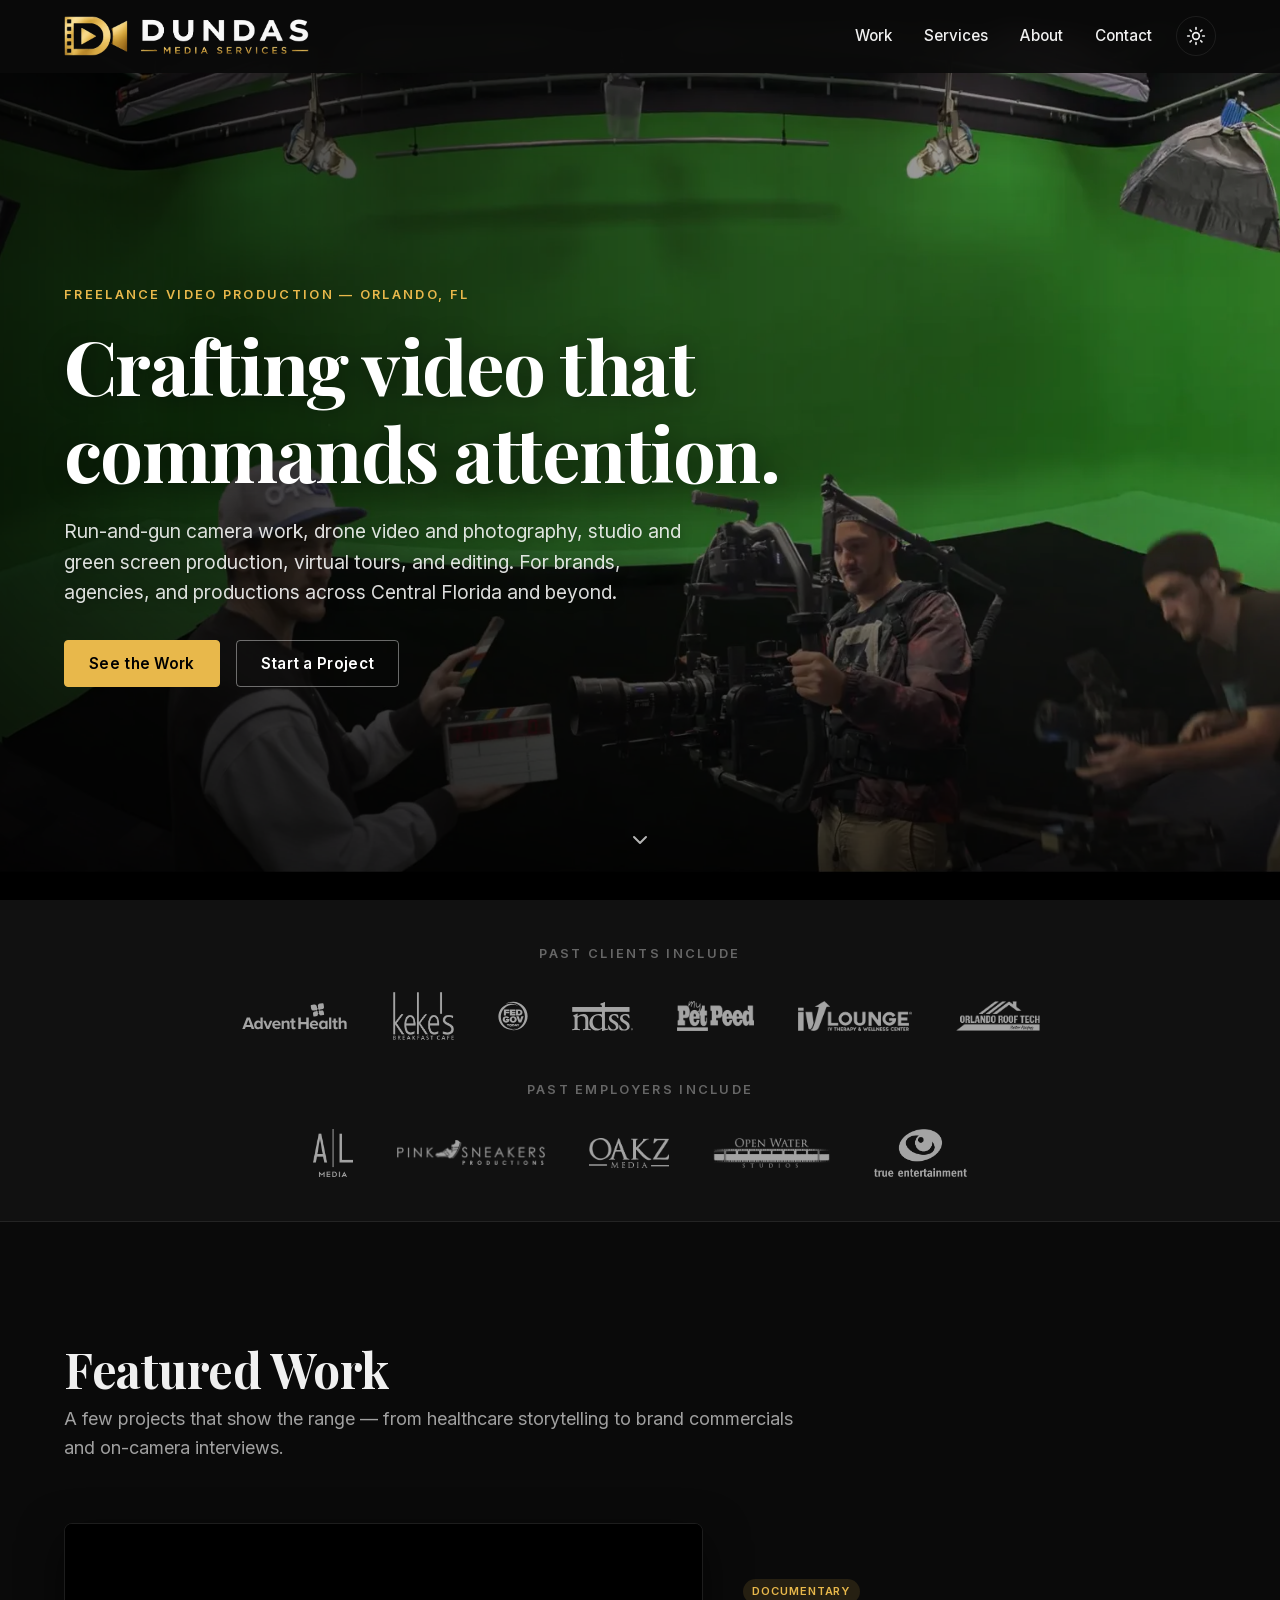
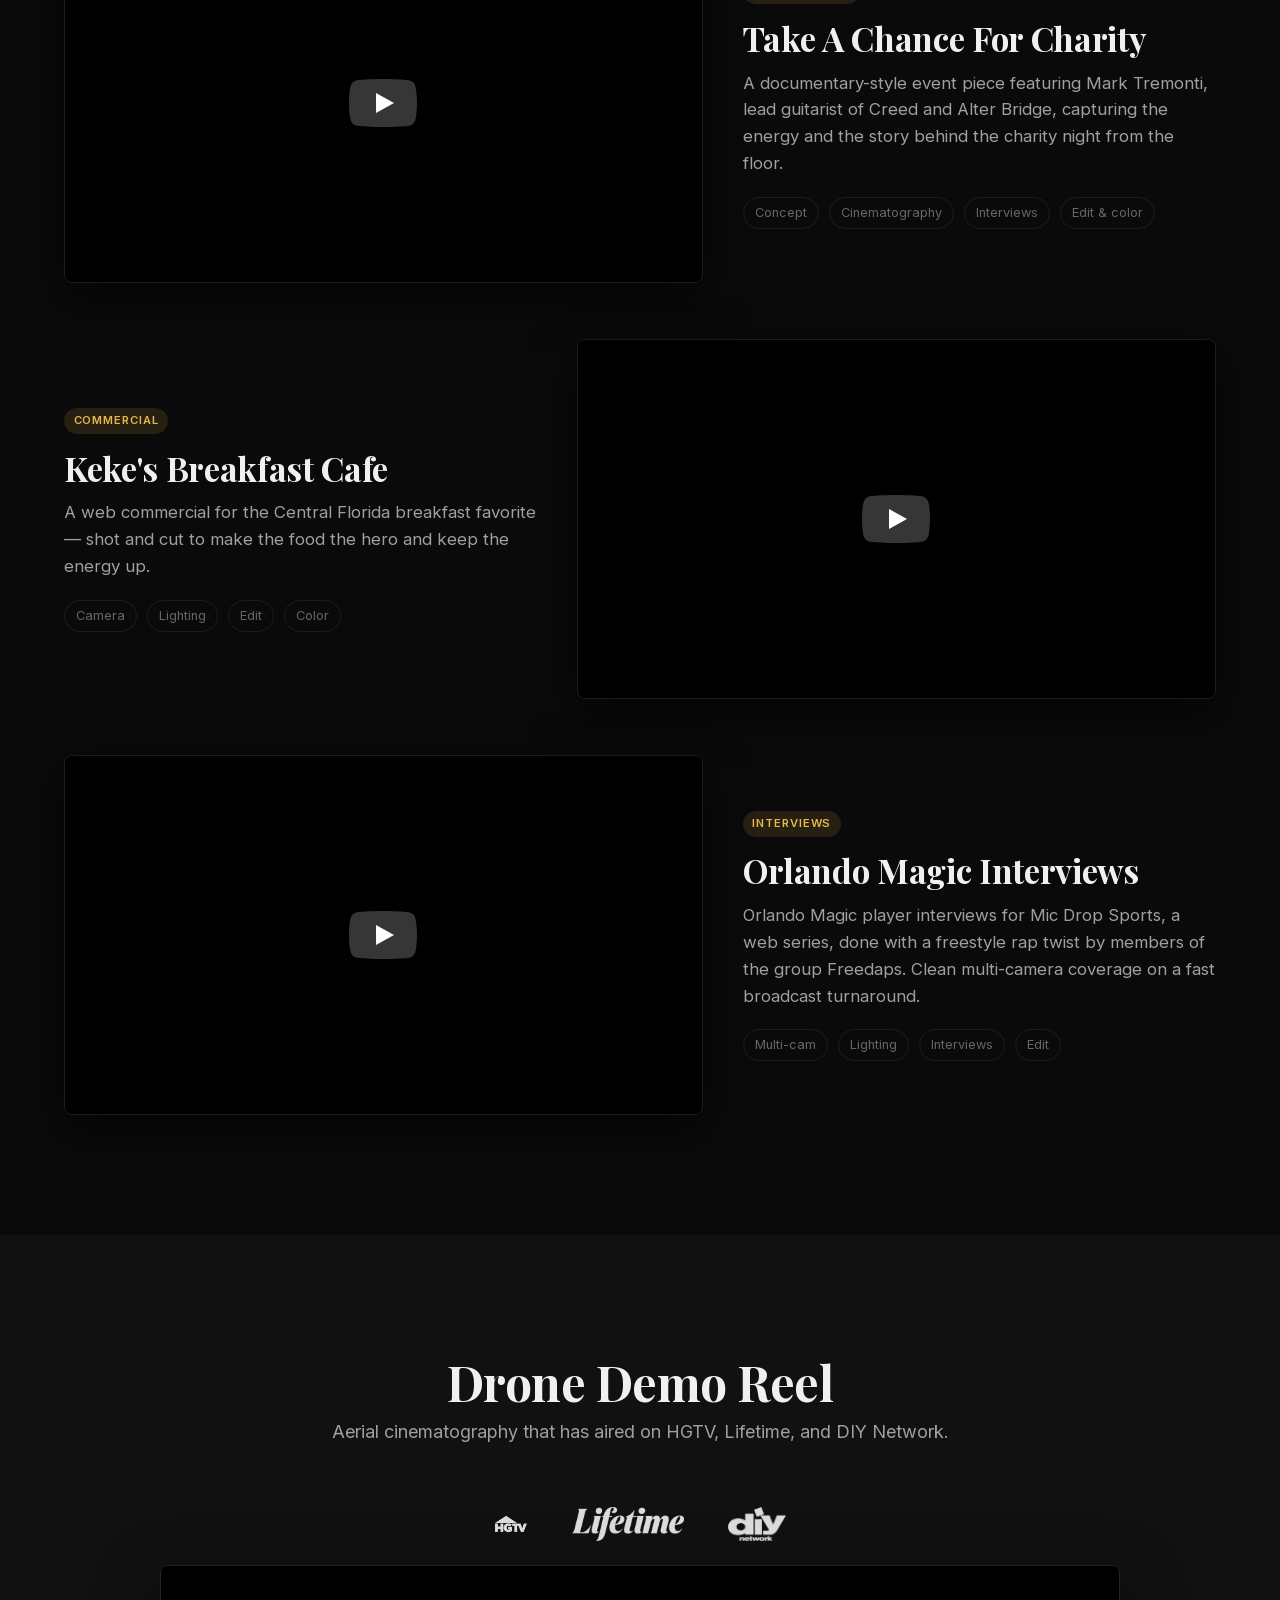
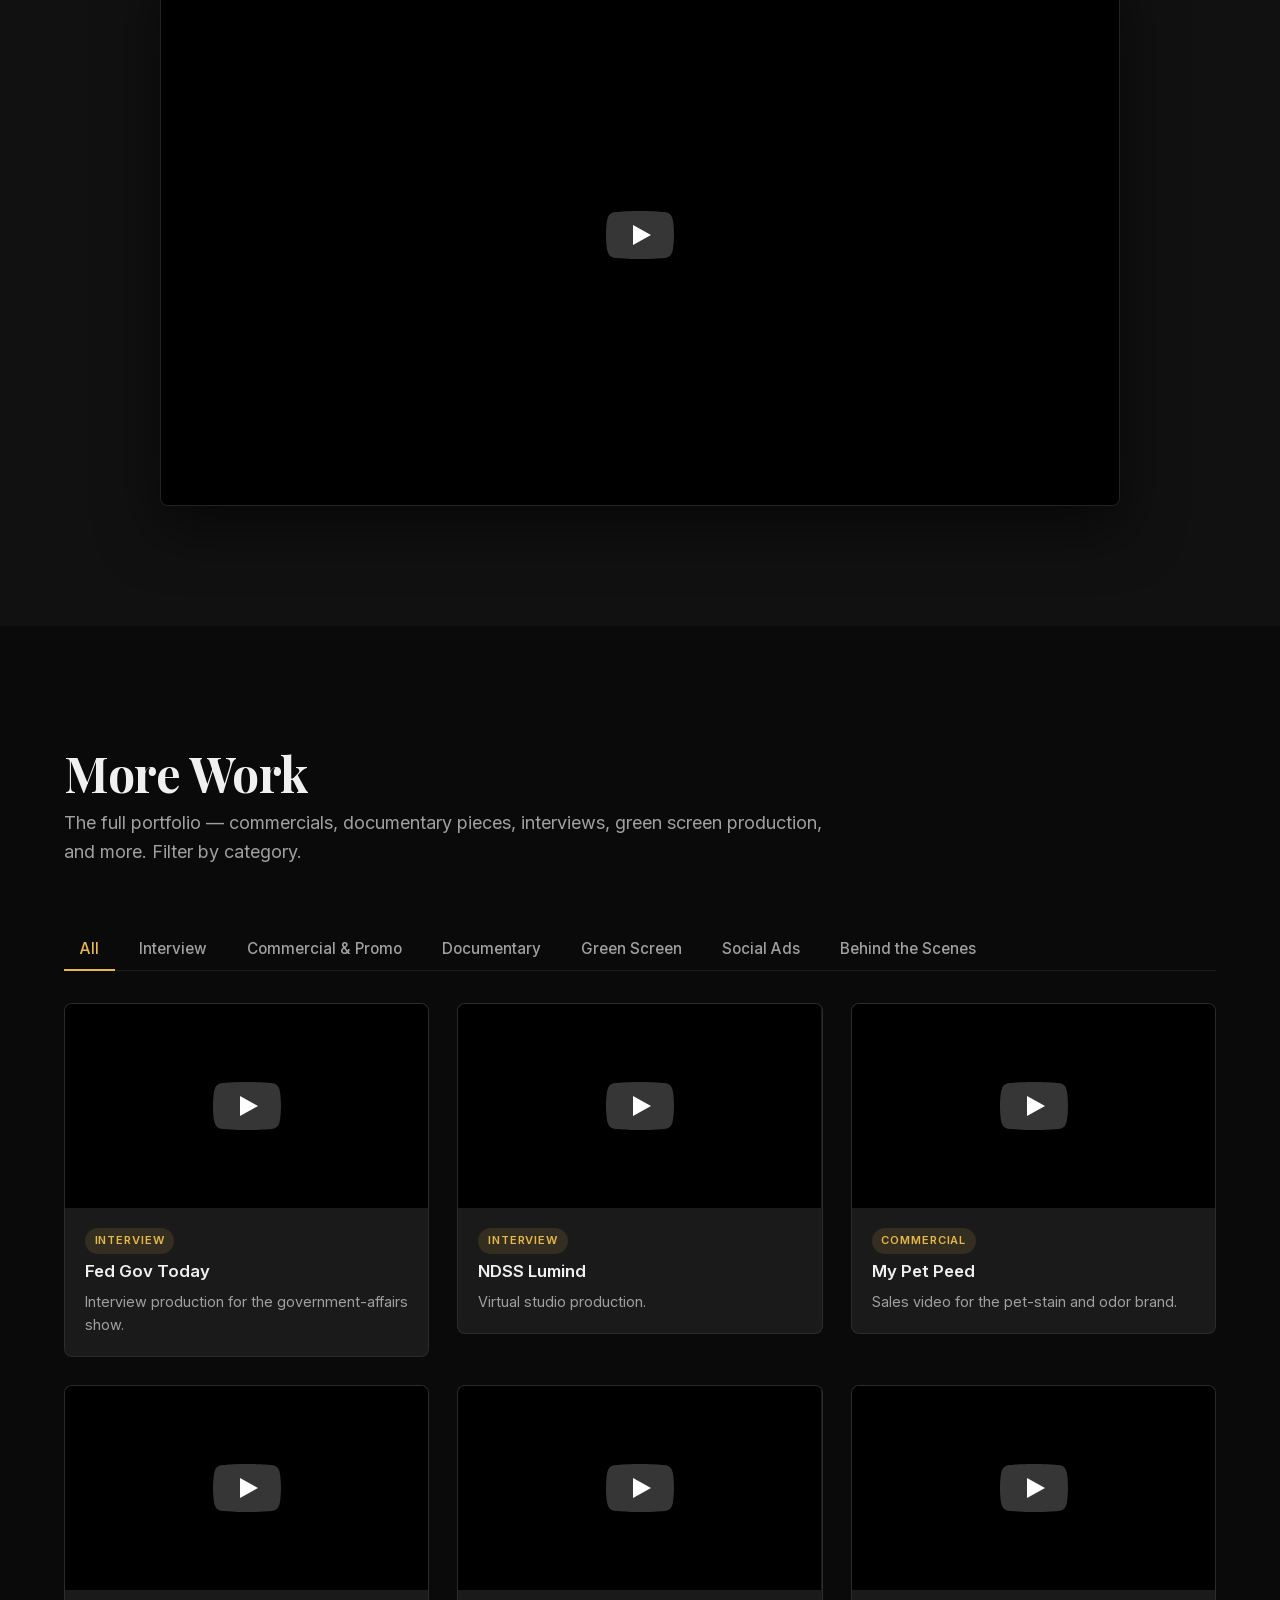
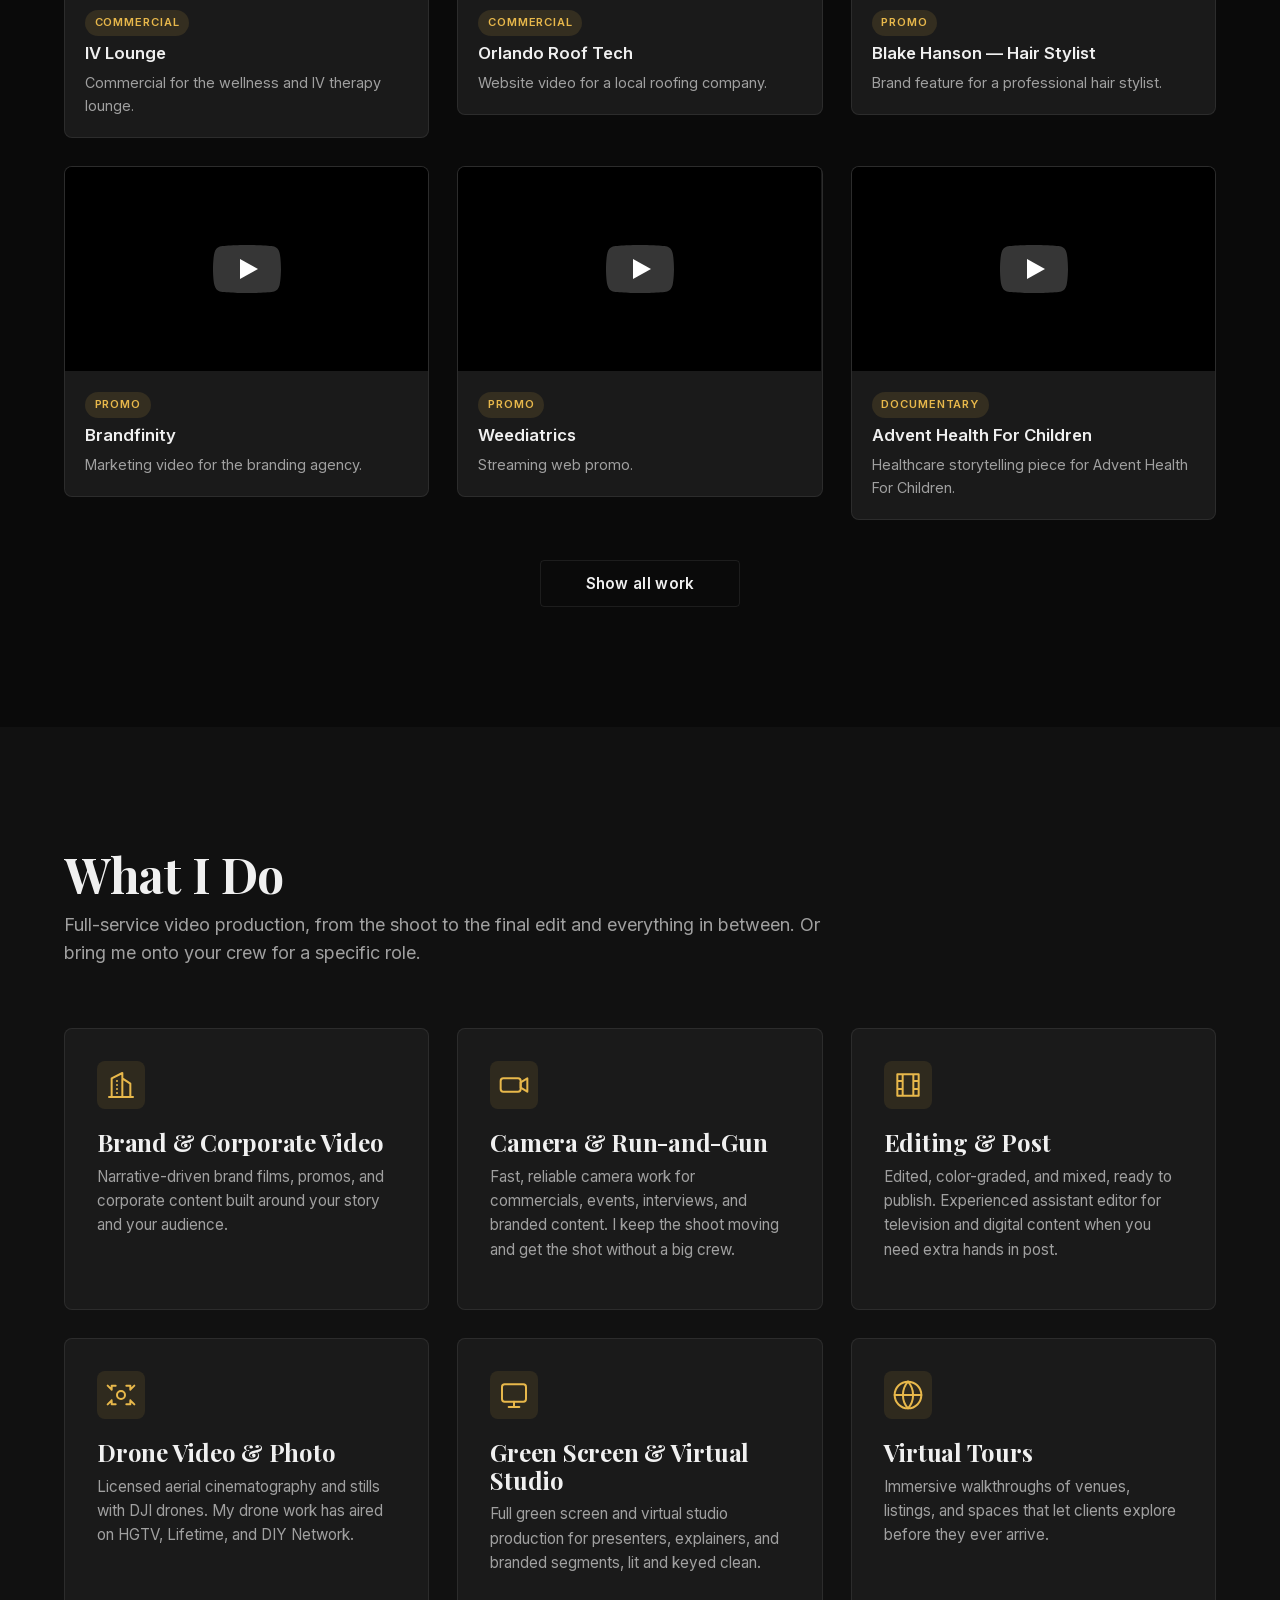
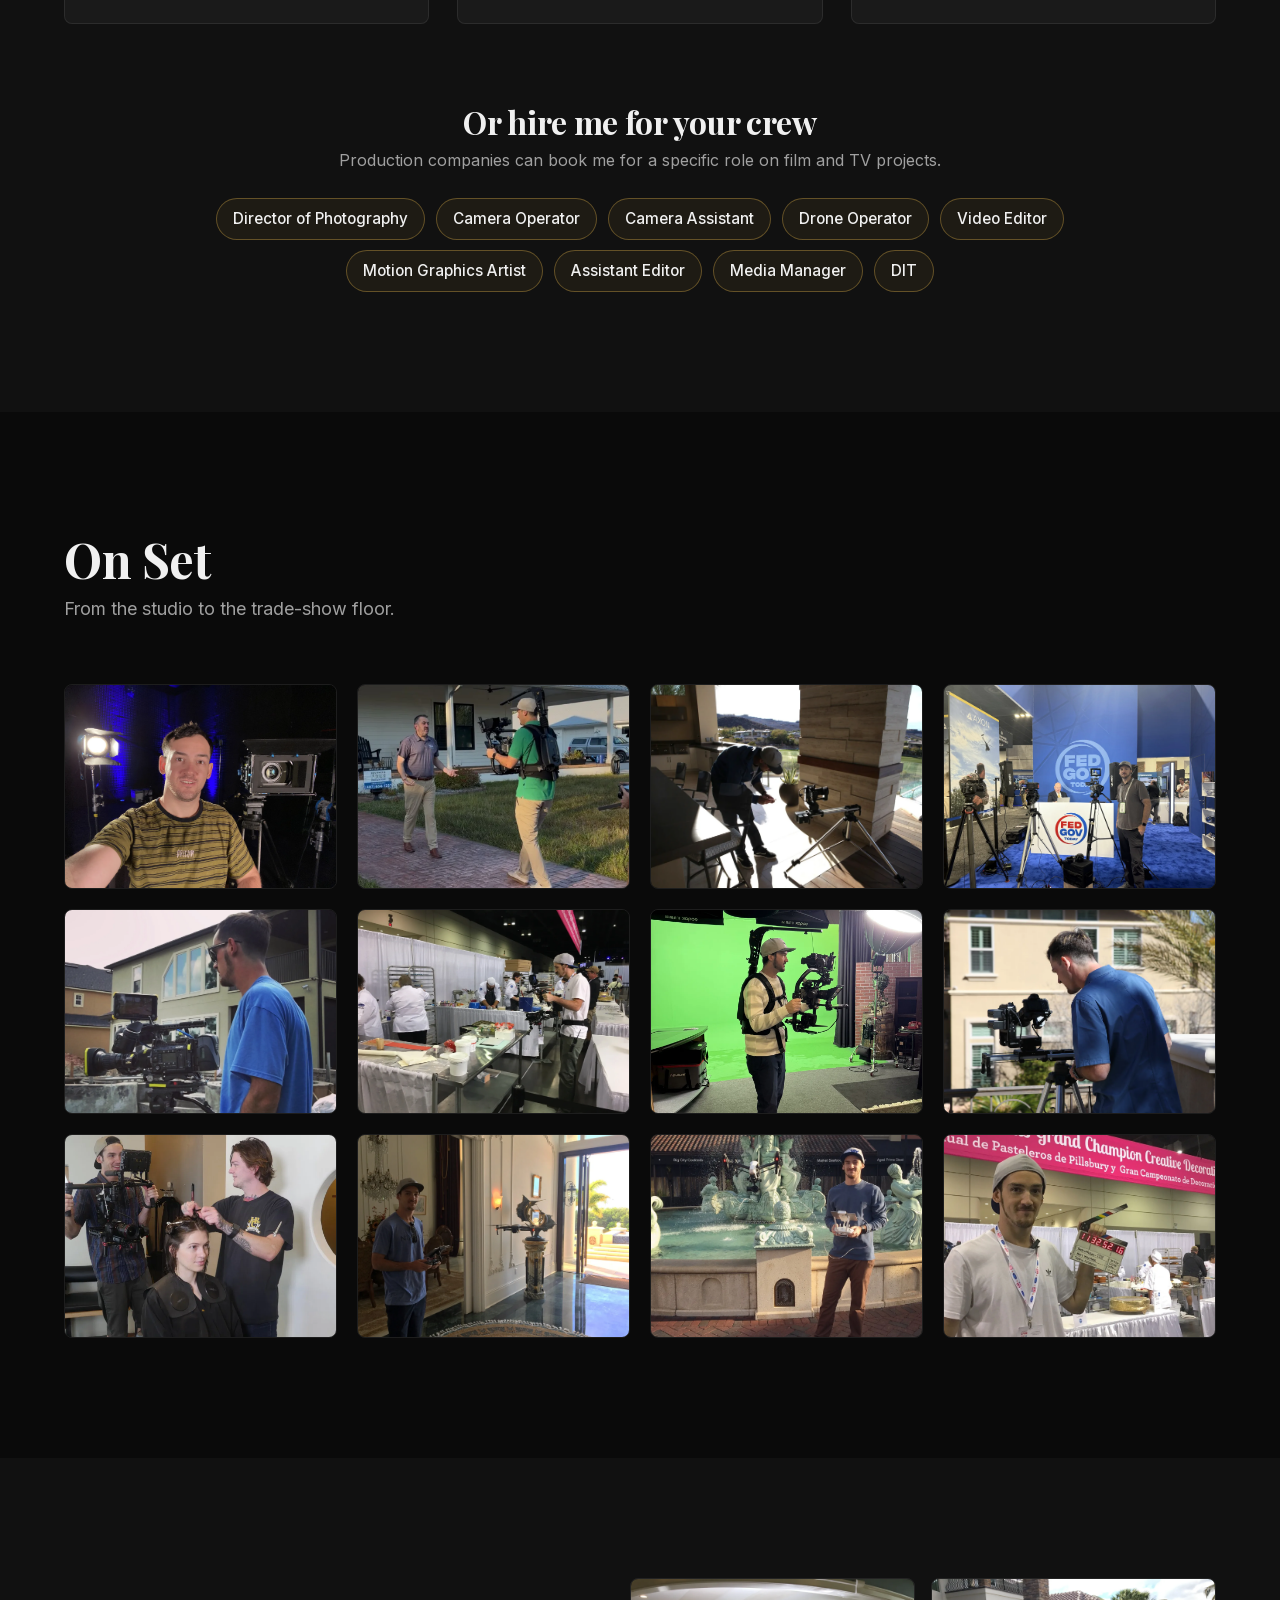
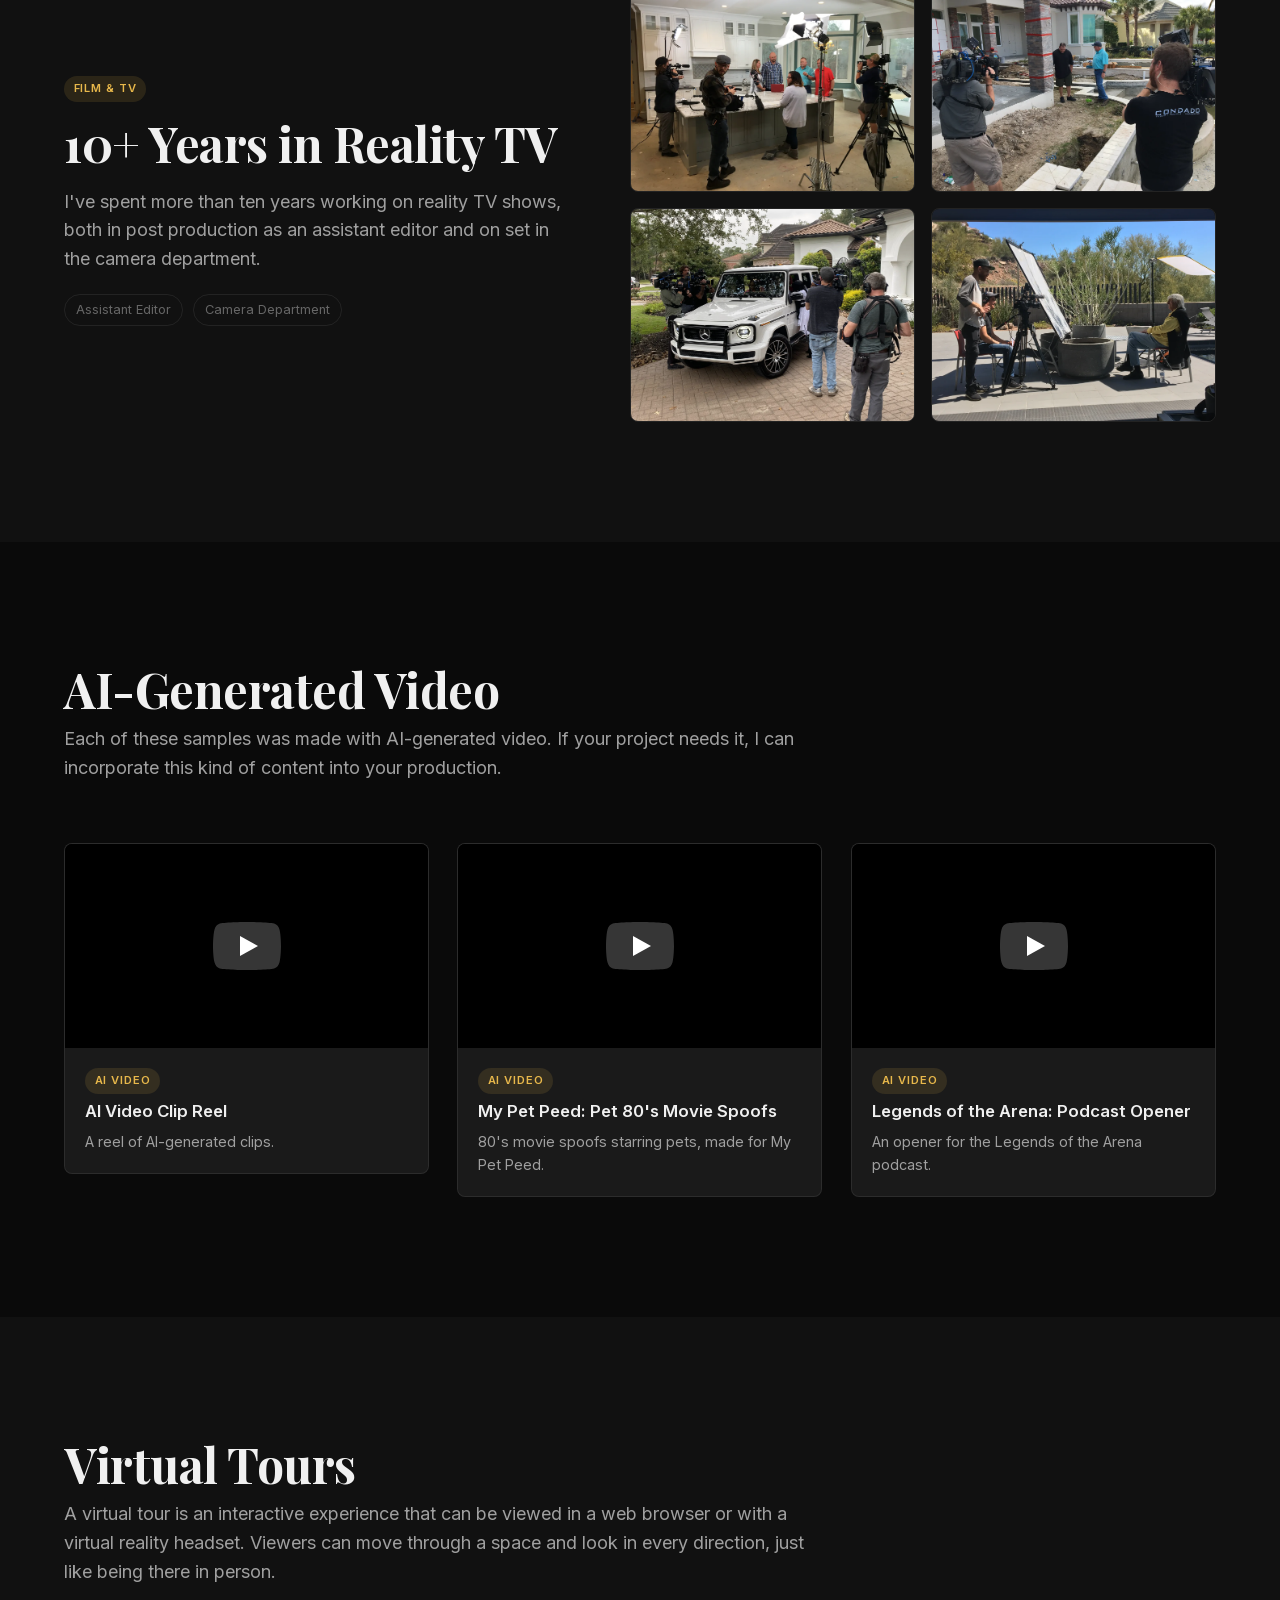
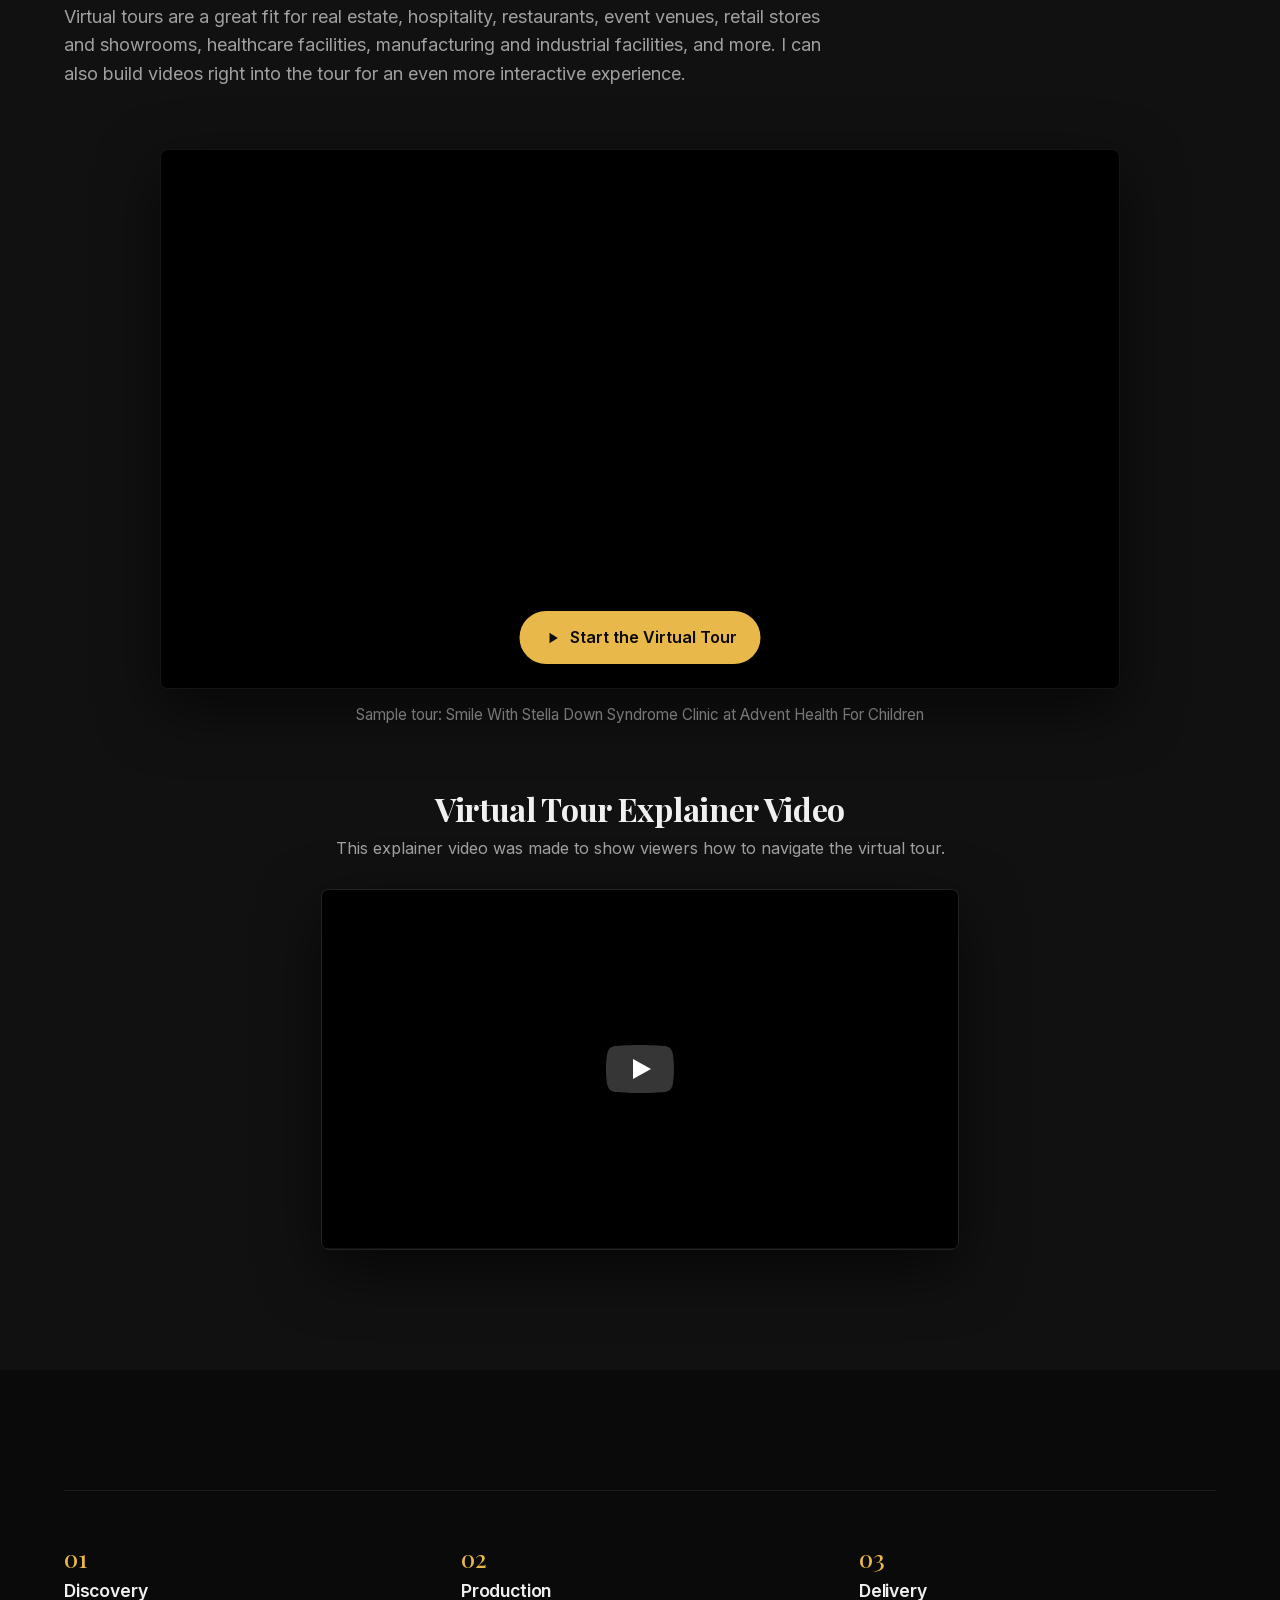
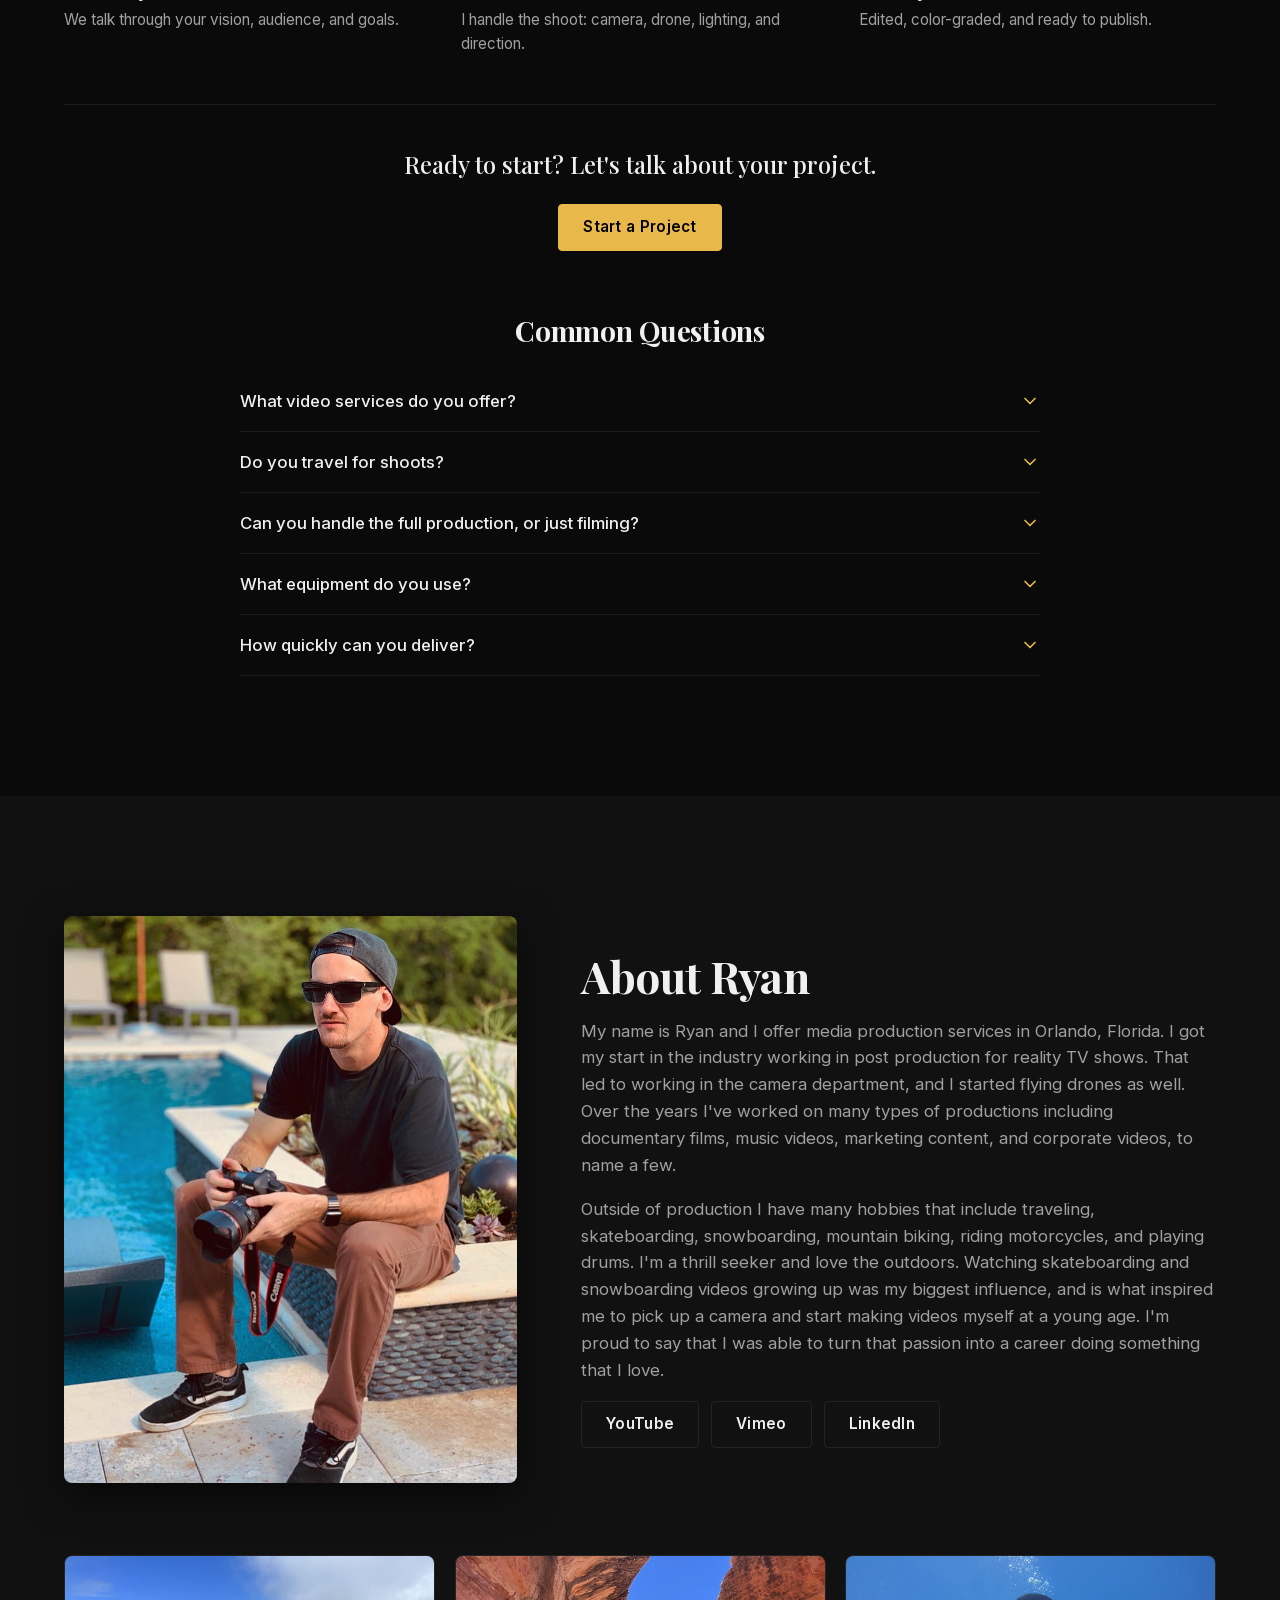
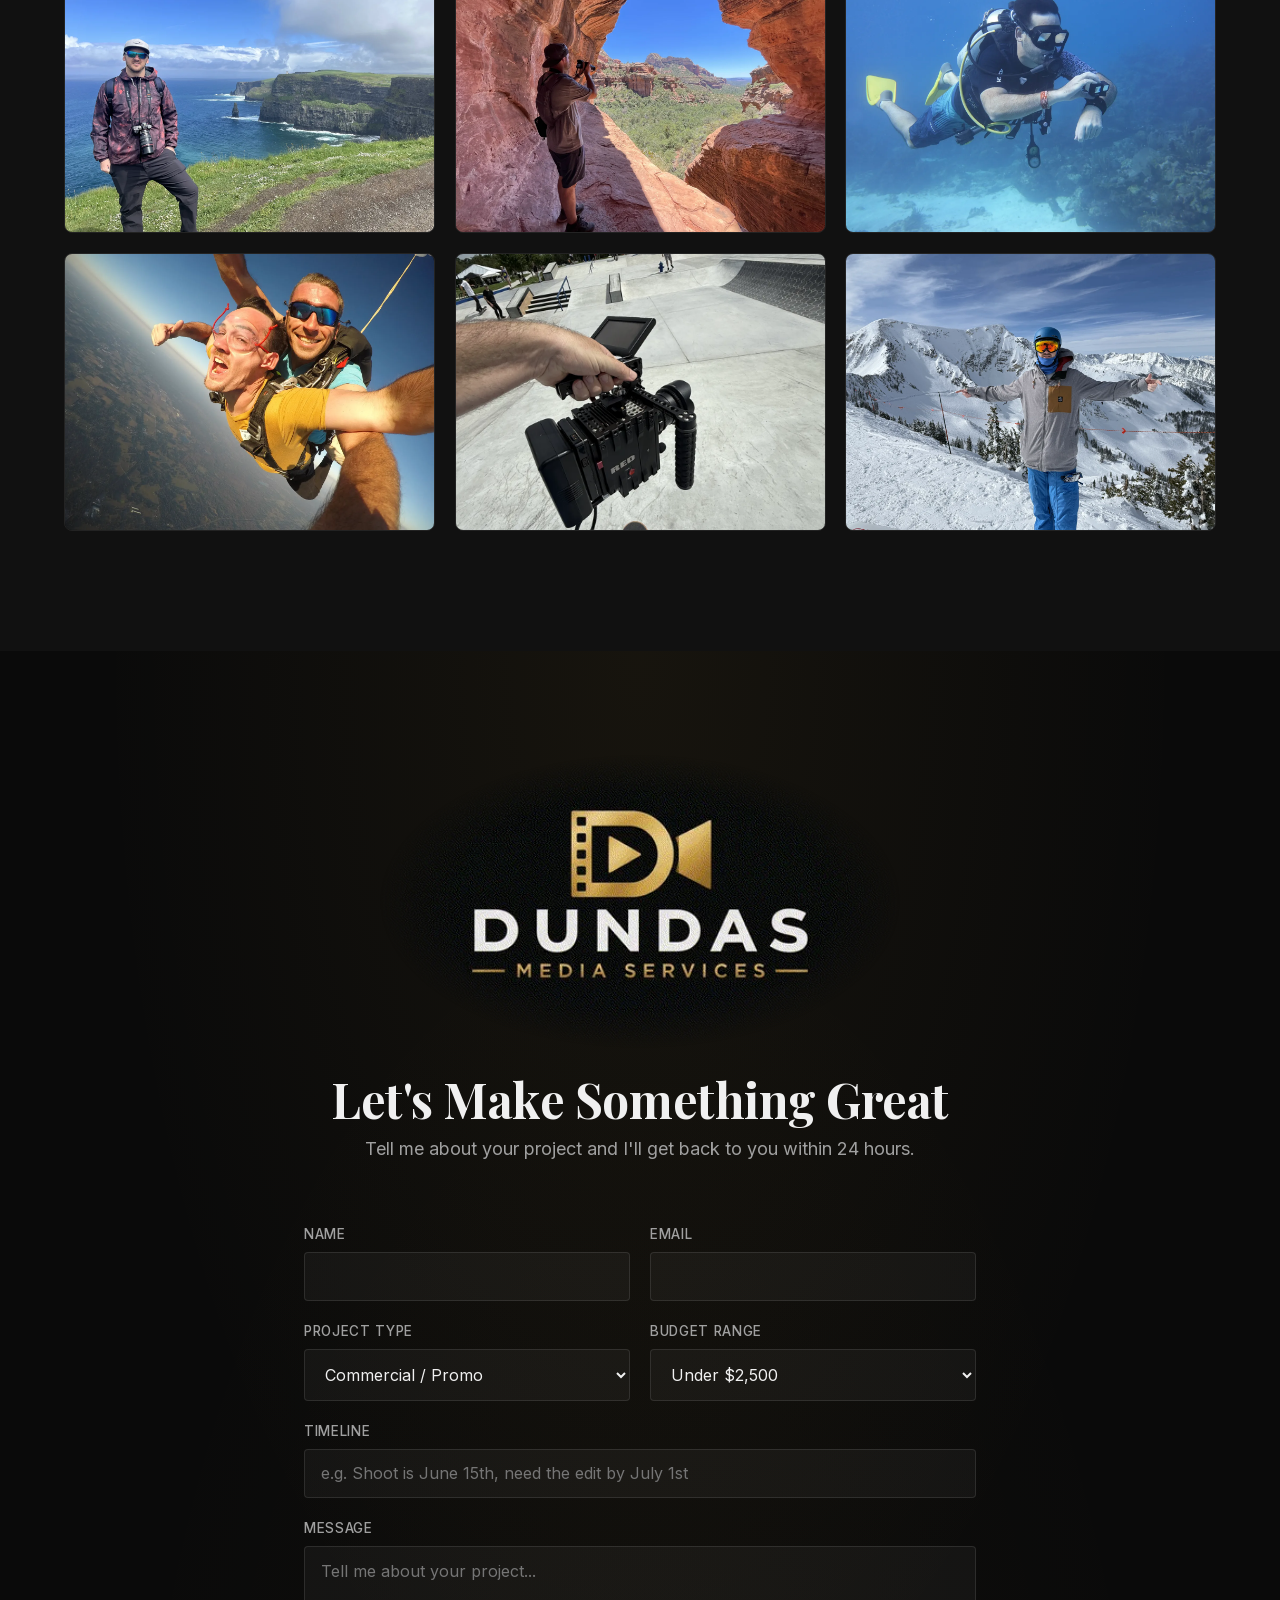
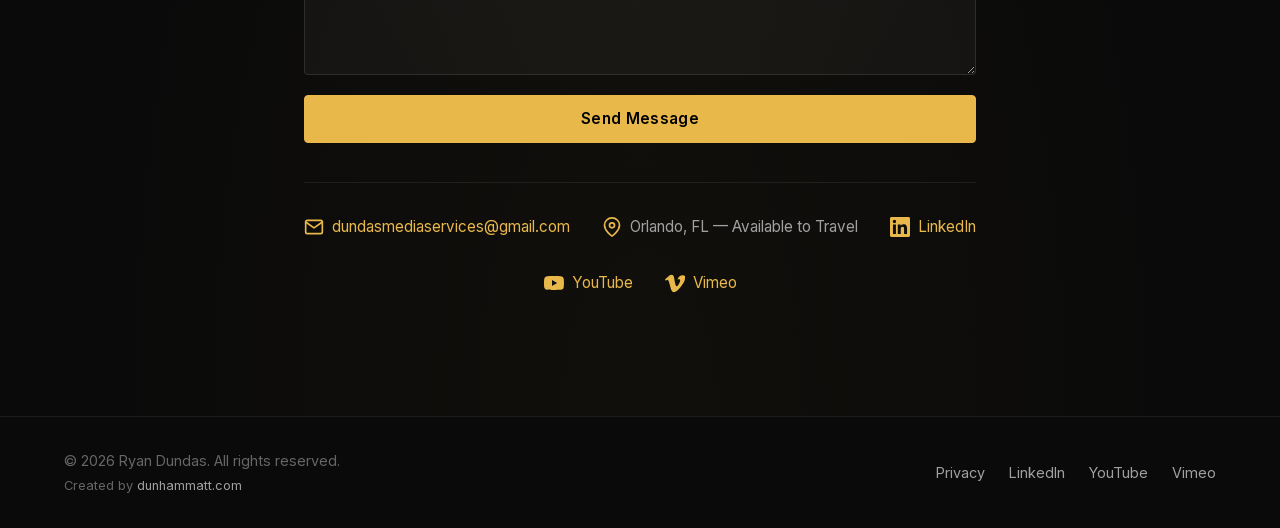
==== commit 0f83a9af: "Contact form: switch FormSubmit -> Web3Forms, inline "email me directly" error state FormSubmit (for" ====
--- a/index.html
+++ b/index.html
@@ -43,7 +43,7 @@
   <link rel="stylesheet" href="vendor/lite-yt-embed.css">
 
   <!-- Site styles -->
-  <link rel="stylesheet" href="styles.css?v=4">
+  <link rel="stylesheet" href="styles.css?v=7">
 
   <!-- Theme + reveal bootstrap (inline, runs before paint to avoid flash) -->
   <script>
@@ -68,7 +68,7 @@
     "worksFor": { "@type": "Organization", "name": "Business Video Solutions" },
     "address": { "@type": "PostalAddress", "addressLocality": "Orlando", "addressRegion": "FL", "addressCountry": "US" },
     "sameAs": [
-      "https://www.youtube.com/@ryandundas2851",
+      "https://www.youtube.com/@DundasMediaServices",
       "https://vimeo.com/ryandundas",
       "https://www.linkedin.com/in/ryan-dundas-media/"
     ],
@@ -100,7 +100,7 @@
     "mainEntity": [
       {"@type":"Question","name":"What video services do you offer?","acceptedAnswer":{"@type":"Answer","text":"Run-and-gun camera work, drone video and photography, green screen and virtual studio production, virtual tours, and full video editing. I also work as an experienced assistant editor for television and digital content."}},
       {"@type":"Question","name":"Do you travel for shoots?","acceptedAnswer":{"@type":"Answer","text":"Yes. Based in Orlando, I cover all of Central Florida and am available to travel across the US and beyond for the right project."}},
-      {"@type":"Question","name":"Can you handle the full production, or just filming?","acceptedAnswer":{"@type":"Answer","text":"Either. I can run a project start to finish, from filming through editing, color, and delivery, or join your crew in a specific role: director of photography, camera operator, camera assistant, drone operator, video editor, motion graphics artist, or assistant editor."}},
+      {"@type":"Question","name":"Can you handle the full production, or just filming?","acceptedAnswer":{"@type":"Answer","text":"Either. I can run a project start to finish, from filming through editing, color, and delivery, or join your crew in a specific role: director of photography, camera operator, camera assistant, drone operator, video editor, motion graphics artist, assistant editor, media manager, or DIT (digital imaging technician)."}},
       {"@type":"Question","name":"What equipment do you use?","acceptedAnswer":{"@type":"Answer","text":"Professional cinema cameras including the RED Epic Dragon, Canon cinema bodies, DJI drones for aerial work, plus broadcast audio, lighting, and green screen and virtual studio setups. Gear is matched to the project."}},
       {"@type":"Question","name":"How quickly can you deliver?","acceptedAnswer":{"@type":"Answer","text":"It depends on scope. Event and social turnarounds can be quick, while larger branded and documentary pieces run longer. Tell me your deadline and I will give you an honest timeline up front."}}
     ]
@@ -291,6 +291,56 @@
       </div>
     </section>
 
+    <!-- ============ FEATURED WORK ============ -->
+    <section class="section featured" id="featured">
+      <div class="container">
+        <header class="section-header">
+          <h2>Featured Work</h2>
+          <p>A few projects that show the range — from healthcare storytelling to brand commercials and on-camera interviews.</p>
+        </header>
+
+        <div class="featured-list">
+
+          <article class="featured-item">
+            <div class="featured-video">
+              <lite-youtube params="rel=0&amp;modestbranding=1&amp;playsinline=1&amp;iv_load_policy=3" videoid="J9LNhdnq5VU" playlabel="Play: Take A Chance For Charity, featuring Mark Tremonti"></lite-youtube>
+            </div>
+            <div class="featured-info">
+              <span class="badge">Documentary</span>
+              <h3>Take A Chance For Charity</h3>
+              <p>A documentary-style event piece featuring Mark Tremonti, lead guitarist of Creed and Alter Bridge, capturing the energy and the story behind the charity night from the floor.</p>
+              <ul class="featured-tags"><li>Concept</li><li>Cinematography</li><li>Interviews</li><li>Edit &amp; color</li></ul>
+            </div>
+          </article>
+
+          <article class="featured-item">
+            <div class="featured-video">
+              <lite-youtube params="rel=0&amp;modestbranding=1&amp;playsinline=1&amp;iv_load_policy=3" videoid="6_QCsDRAd1U" playlabel="Play: Keke's Breakfast Cafe web commercial"></lite-youtube>
+            </div>
+            <div class="featured-info">
+              <span class="badge">Commercial</span>
+              <h3>Keke's Breakfast Cafe</h3>
+              <p>A web commercial for the Central Florida breakfast favorite — shot and cut to make the food the hero and keep the energy up.</p>
+              <ul class="featured-tags"><li>Camera</li><li>Lighting</li><li>Edit</li><li>Color</li></ul>
+            </div>
+          </article>
+
+          <article class="featured-item">
+            <div class="featured-video">
+              <lite-youtube params="rel=0&amp;modestbranding=1&amp;playsinline=1&amp;iv_load_policy=3" videoid="DpQEZ0RTKIY" playlabel="Play: Mic Drop Sports Orlando Magic interviews"></lite-youtube>
+            </div>
+            <div class="featured-info">
+              <span class="badge">Interviews</span>
+              <h3>Orlando Magic Interviews</h3>
+              <p>Orlando Magic player interviews for Mic Drop Sports, a web series, done with a freestyle rap twist by members of the group Freedaps. Clean multi-camera coverage on a fast broadcast turnaround.</p>
+              <ul class="featured-tags"><li>Multi-cam</li><li>Lighting</li><li>Interviews</li><li>Edit</li></ul>
+            </div>
+          </article>
+
+        </div>
+      </div>
+    </section>
+
     <!-- ============ FEATURED REEL ============ -->
     <section class="section reel" id="reel">
       <div class="container">
@@ -309,56 +359,6 @@
       </div>
     </section>
 
-    <!-- ============ FEATURED WORK ============ -->
-    <section class="section featured" id="featured">
-      <div class="container">
-        <header class="section-header">
-          <h2>Featured Work</h2>
-          <p>A few projects that show the range — from healthcare storytelling to brand commercials and on-camera interviews.</p>
-        </header>
-
-        <div class="featured-list">
-
-          <article class="featured-item">
-            <div class="featured-video">
-              <lite-youtube params="rel=0&amp;modestbranding=1&amp;playsinline=1&amp;iv_load_policy=3" videoid="J9LNhdnq5VU" playlabel="Play: Take A Chance For Charity, featuring Mark Tremonti"></lite-youtube>
-            </div>
-            <div class="featured-info">
-              <span class="badge">Documentary</span>
-              <h3>Take A Chance For Charity</h3>
-              <p>A documentary-style event piece featuring Mark Tremonti, lead guitarist of Creed and Alter Bridge, capturing the energy and the story behind the charity night from the floor.</p>
-              <ul class="featured-tags"><li>Concept</li><li>Cinematography</li><li>Interviews</li><li>Edit &amp; color</li></ul>
-            </div>
-          </article>
-
-          <article class="featured-item">
-            <div class="featured-video">
-              <lite-youtube params="rel=0&amp;modestbranding=1&amp;playsinline=1&amp;iv_load_policy=3" videoid="6_QCsDRAd1U" playlabel="Play: Keke's Breakfast Cafe web commercial"></lite-youtube>
-            </div>
-            <div class="featured-info">
-              <span class="badge">Commercial</span>
-              <h3>Keke's Breakfast Cafe</h3>
-              <p>A web commercial for the Central Florida breakfast favorite — shot and cut to make the food the hero and keep the energy up.</p>
-              <ul class="featured-tags"><li>Camera</li><li>Lighting</li><li>Edit</li><li>Color</li></ul>
-            </div>
-          </article>
-
-          <article class="featured-item">
-            <div class="featured-video">
-              <lite-youtube params="rel=0&amp;modestbranding=1&amp;playsinline=1&amp;iv_load_policy=3" videoid="DpQEZ0RTKIY" playlabel="Play: Mic Drop Sports Orlando Magic interviews"></lite-youtube>
-            </div>
-            <div class="featured-info">
-              <span class="badge">Interviews</span>
-              <h3>Orlando Magic Interviews</h3>
-              <p>Orlando Magic player interviews for Mic Drop Sports, a web series, done with a freestyle rap twist by members of the group Freedaps. Clean multi-camera coverage on a fast broadcast turnaround.</p>
-              <ul class="featured-tags"><li>Multi-cam</li><li>Lighting</li><li>Interviews</li><li>Edit</li></ul>
-            </div>
-          </article>
-
-        </div>
-      </div>
-    </section>
-
     <!-- ============ WORK ============ -->
     <section class="section work" id="work">
       <div class="container">
@@ -429,7 +429,7 @@
           <article class="video-card" data-category="commercial">
             <lite-youtube params="rel=0&amp;modestbranding=1&amp;playsinline=1&amp;controls=0&amp;iv_load_policy=3" videoid="oxaxxYMl7RQ" playlabel="Play: Blake Hanson hair stylist feature"></lite-youtube>
             <div class="video-meta">
-              <span class="badge">Commercial</span>
+              <span class="badge">Promo</span>
               <h3>Blake Hanson — Hair Stylist</h3>
               <p>Brand feature for a professional hair stylist.</p>
             </div>
@@ -579,6 +579,86 @@
         <div class="work-more">
           <button id="work-show-more" class="btn btn-outline" type="button" aria-controls="work" hidden>Show all work</button>
         </div>
+      </div>
+    </section>
+
+    <!-- ============ SERVICES ============ -->
+    <section class="section services" id="services">
+      <div class="container">
+        <header class="section-header">
+          <h2>What I Do</h2>
+          <p>Full-service video production, from the shoot to the final edit and everything in between. Or bring me onto your crew for a specific role.</p>
+        </header>
+
+        <div class="service-grid">
+
+          <article class="service-card">
+            <div class="service-icon" aria-hidden="true">
+              <svg width="32" height="32" viewBox="0 0 24 24" fill="none" stroke="currentColor" stroke-width="1.5" stroke-linecap="round" stroke-linejoin="round"><path d="M3 21h18M5 21V7l8-4v18M19 21V11l-6-4M9 9v.01M9 12v.01M9 15v.01M9 18v.01"/></svg>
+            </div>
+            <h3>Brand &amp; Corporate Video</h3>
+            <p>Narrative-driven brand films, promos, and corporate content built around your story and your audience.</p>
+          </article>
+
+          <article class="service-card">
+            <div class="service-icon" aria-hidden="true">
+              <svg width="32" height="32" viewBox="0 0 24 24" fill="none" stroke="currentColor" stroke-width="1.5" stroke-linecap="round" stroke-linejoin="round"><rect x="2" y="7" width="15" height="10" rx="2"/><path d="M17 10l5-3v10l-5-3z"/></svg>
+            </div>
+            <h3>Camera &amp; Run-and-Gun</h3>
+            <p>Fast, reliable camera work for commercials, events, interviews, and branded content. I keep the shoot moving and get the shot without a big crew.</p>
+          </article>
+
+          <article class="service-card">
+            <div class="service-icon" aria-hidden="true">
+              <svg width="32" height="32" viewBox="0 0 24 24" fill="none" stroke="currentColor" stroke-width="1.5" stroke-linecap="round" stroke-linejoin="round"><path d="M4 4h16v16H4zM8 4v16M16 4v16M4 9h4M4 15h4M16 9h4M16 15h4"/></svg>
+            </div>
+            <h3>Editing &amp; Post</h3>
+            <p>Edited, color-graded, and mixed, ready to publish. Experienced assistant editor for television and digital content when you need extra hands in post.</p>
+          </article>
+
+          <article class="service-card">
+            <div class="service-icon" aria-hidden="true">
+              <svg width="32" height="32" viewBox="0 0 24 24" fill="none" stroke="currentColor" stroke-width="1.5" stroke-linecap="round" stroke-linejoin="round"><circle cx="12" cy="12" r="3"/><path d="M5 8L2 5m17 3l3-3M5 16l-3 3m17-3l3 3M8 5H5v3m11-3h3v3M8 19H5v-3m11 3h3v-3"/></svg>
+            </div>
+            <h3>Drone Video &amp; Photo</h3>
+            <p>Licensed aerial cinematography and stills with DJI drones. My drone work has aired on HGTV, Lifetime, and DIY Network.</p>
+          </article>
+
+          <article class="service-card">
+            <div class="service-icon" aria-hidden="true">
+              <svg width="32" height="32" viewBox="0 0 24 24" fill="none" stroke="currentColor" stroke-width="1.5" stroke-linecap="round" stroke-linejoin="round"><rect x="3" y="4" width="18" height="13" rx="2"/><path d="M8 21h8M12 17v4"/></svg>
+            </div>
+            <h3>Green Screen &amp; Virtual Studio</h3>
+            <p>Full green screen and virtual studio production for presenters, explainers, and branded segments, lit and keyed clean.</p>
+          </article>
+
+          <article class="service-card">
+            <div class="service-icon" aria-hidden="true">
+              <svg width="32" height="32" viewBox="0 0 24 24" fill="none" stroke="currentColor" stroke-width="1.5" stroke-linecap="round" stroke-linejoin="round"><circle cx="12" cy="12" r="10"/><path d="M2 12h20M12 2a15 15 0 0 1 0 20M12 2a15 15 0 0 0 0 20"/></svg>
+            </div>
+            <h3>Virtual Tours</h3>
+            <p>Immersive walkthroughs of venues, listings, and spaces that let clients explore before they ever arrive.</p>
+          </article>
+
+        </div>
+
+        <!-- Crew roles (big picture: production companies can book Ryan for one role) -->
+        <div class="crew-roles">
+          <h3>Or hire me for your crew</h3>
+          <p>Production companies can book me for a specific role on film and TV projects.</p>
+          <ul class="crew-role-list" aria-label="Crew roles">
+            <li>Director of Photography</li>
+            <li>Camera Operator</li>
+            <li>Camera Assistant</li>
+            <li>Drone Operator</li>
+            <li>Video Editor</li>
+            <li>Motion Graphics Artist</li>
+            <li>Assistant Editor</li>
+            <li>Media Manager</li>
+            <li>DIT</li>
+          </ul>
+        </div>
+
       </div>
     </section>
 
@@ -629,103 +709,6 @@
       </div>
     </section>
 
-    <!-- ============ SERVICES ============ -->
-    <section class="section services" id="services">
-      <div class="container">
-        <header class="section-header">
-          <h2>What I Do</h2>
-          <p>Full-service video production, from the shoot to the final edit and everything in between. Or bring me onto your crew for a specific role.</p>
-        </header>
-
-        <div class="service-grid">
-
-          <article class="service-card">
-            <div class="service-icon" aria-hidden="true">
-              <svg width="32" height="32" viewBox="0 0 24 24" fill="none" stroke="currentColor" stroke-width="1.5" stroke-linecap="round" stroke-linejoin="round"><path d="M3 21h18M5 21V7l8-4v18M19 21V11l-6-4M9 9v.01M9 12v.01M9 15v.01M9 18v.01"/></svg>
-            </div>
-            <h3>Brand &amp; Corporate Video</h3>
-            <p>Narrative-driven brand films, promos, and corporate content built around your story and your audience.</p>
-          </article>
-
-          <article class="service-card">
-            <div class="service-icon" aria-hidden="true">
-              <svg width="32" height="32" viewBox="0 0 24 24" fill="none" stroke="currentColor" stroke-width="1.5" stroke-linecap="round" stroke-linejoin="round"><rect x="2" y="7" width="15" height="10" rx="2"/><path d="M17 10l5-3v10l-5-3z"/></svg>
-            </div>
-            <h3>Camera &amp; Run-and-Gun</h3>
-            <p>Fast, reliable camera work for commercials, events, interviews, and branded content. I keep the shoot moving and get the shot without a big crew.</p>
-          </article>
-
-          <article class="service-card">
-            <div class="service-icon" aria-hidden="true">
-              <svg width="32" height="32" viewBox="0 0 24 24" fill="none" stroke="currentColor" stroke-width="1.5" stroke-linecap="round" stroke-linejoin="round"><path d="M4 4h16v16H4zM8 4v16M16 4v16M4 9h4M4 15h4M16 9h4M16 15h4"/></svg>
-            </div>
-            <h3>Editing &amp; Post</h3>
-            <p>Edited, color-graded, and mixed, ready to publish. Experienced assistant editor for television and digital content when you need extra hands in post.</p>
-          </article>
-
-          <article class="service-card">
-            <div class="service-icon" aria-hidden="true">
-              <svg width="32" height="32" viewBox="0 0 24 24" fill="none" stroke="currentColor" stroke-width="1.5" stroke-linecap="round" stroke-linejoin="round"><circle cx="12" cy="12" r="3"/><path d="M5 8L2 5m17 3l3-3M5 16l-3 3m17-3l3 3M8 5H5v3m11-3h3v3M8 19H5v-3m11 3h3v-3"/></svg>
-            </div>
-            <h3>Drone Video &amp; Photo</h3>
-            <p>Licensed aerial cinematography and stills with DJI drones. My drone work has aired on HGTV, Lifetime, and DIY Network.</p>
-          </article>
-
-          <article class="service-card">
-            <div class="service-icon" aria-hidden="true">
-              <svg width="32" height="32" viewBox="0 0 24 24" fill="none" stroke="currentColor" stroke-width="1.5" stroke-linecap="round" stroke-linejoin="round"><rect x="3" y="4" width="18" height="13" rx="2"/><path d="M8 21h8M12 17v4"/></svg>
-            </div>
-            <h3>Green Screen &amp; Virtual Studio</h3>
-            <p>Full green screen and virtual studio production for presenters, explainers, and branded segments, lit and keyed clean.</p>
-          </article>
-
-          <article class="service-card">
-            <div class="service-icon" aria-hidden="true">
-              <svg width="32" height="32" viewBox="0 0 24 24" fill="none" stroke="currentColor" stroke-width="1.5" stroke-linecap="round" stroke-linejoin="round"><circle cx="12" cy="12" r="10"/><path d="M2 12h20M12 2a15 15 0 0 1 0 20M12 2a15 15 0 0 0 0 20"/></svg>
-            </div>
-            <h3>Virtual Tours</h3>
-            <p>Immersive walkthroughs of venues, listings, and spaces that let clients explore before they ever arrive.</p>
-          </article>
-
-        </div>
-
-        <!-- Crew roles (big picture: production companies can book Ryan for one role) -->
-        <div class="crew-roles">
-          <h3>Or hire me for your crew</h3>
-          <p>Production companies can book me for a specific role on film and TV projects.</p>
-          <ul class="crew-role-list" aria-label="Crew roles">
-            <li>Director of Photography</li>
-            <li>Camera Operator</li>
-            <li>Camera Assistant</li>
-            <li>Drone Operator</li>
-            <li>Video Editor</li>
-            <li>Motion Graphics Artist</li>
-            <li>Assistant Editor</li>
-          </ul>
-        </div>
-
-        <!-- Process -->
-        <div class="process">
-          <div class="process-step">
-            <span class="step-num">01</span>
-            <h4>Discovery</h4>
-            <p>We talk through your vision, audience, and goals.</p>
-          </div>
-          <div class="process-step">
-            <span class="step-num">02</span>
-            <h4>Production</h4>
-            <p>I handle the shoot: camera, drone, lighting, and direction.</p>
-          </div>
-          <div class="process-step">
-            <span class="step-num">03</span>
-            <h4>Delivery</h4>
-            <p>Edited, color-graded, and ready to publish.</p>
-          </div>
-        </div>
-
-      </div>
-    </section>
-
     <!-- ============ AI-GENERATED VIDEO ============ -->
     <section class="section ai-video" id="ai-video">
       <div class="container">
@@ -804,6 +787,25 @@
     <!-- ============ START A PROJECT + FAQ ============ -->
     <section class="section next-step" aria-label="Start a project">
       <div class="container">
+        <!-- Process (V5: moved here from Services, right above the Start-a-Project CTA) -->
+        <div class="process">
+          <div class="process-step">
+            <span class="step-num">01</span>
+            <h4>Discovery</h4>
+            <p>We talk through your vision, audience, and goals.</p>
+          </div>
+          <div class="process-step">
+            <span class="step-num">02</span>
+            <h4>Production</h4>
+            <p>I handle the shoot: camera, drone, lighting, and direction.</p>
+          </div>
+          <div class="process-step">
+            <span class="step-num">03</span>
+            <h4>Delivery</h4>
+            <p>Edited, color-graded, and ready to publish.</p>
+          </div>
+        </div>
+
         <div class="services-cta">
           <p>Ready to start? Let's talk about your project.</p>
           <a href="#contact" class="btn btn-primary">Start a Project</a>
@@ -834,7 +836,7 @@
               <span>Can you handle the full production, or just filming?</span>
               <svg class="faq-chev" width="20" height="20" viewBox="0 0 24 24" fill="none" stroke="currentColor" stroke-width="2" stroke-linecap="round" stroke-linejoin="round" aria-hidden="true"><polyline points="6 9 12 15 18 9"/></svg>
             </button>
-            <div class="faq-a"><p>Either. I can run a project start to finish, from filming through editing, color, and delivery, or join your crew in a specific role: director of photography, camera operator, camera assistant, drone operator, video editor, motion graphics artist, or assistant editor.</p></div>
+            <div class="faq-a"><p>Either. I can run a project start to finish, from filming through editing, color, and delivery, or join your crew in a specific role: director of photography, camera operator, camera assistant, drone operator, video editor, motion graphics artist, assistant editor, media manager, or DIT (digital imaging technician).</p></div>
           </div>
 
           <div class="faq-item">
@@ -869,7 +871,7 @@
             <p>Outside of production I have many hobbies that include traveling, skateboarding, snowboarding, mountain biking, riding motorcycles, and playing drums. I'm a thrill seeker and love the outdoors. Watching skateboarding and snowboarding videos growing up was my biggest influence, and is what inspired me to pick up a camera and start making videos myself at a young age. I'm proud to say that I was able to turn that passion into a career doing something that I love.</p>
 
             <div class="about-socials">
-              <a href="https://www.youtube.com/@ryandundas2851" class="btn btn-outline" target="_blank" rel="noopener">YouTube</a>
+              <a href="https://www.youtube.com/@DundasMediaServices" class="btn btn-outline" target="_blank" rel="noopener">YouTube</a>
               <a href="https://vimeo.com/ryandundas" class="btn btn-outline" target="_blank" rel="noopener">Vimeo</a>
               <a href="https://www.linkedin.com/in/ryan-dundas-media/" class="btn btn-outline" target="_blank" rel="noopener">LinkedIn</a>
             </div>
@@ -905,16 +907,18 @@
           <p>Tell me about your project and I'll get back to you within 24 hours.</p>
         </header>
 
-        <form method="POST" class="contact-form" id="contact-form">
-          <!-- FormSubmit.co endpoint (with Ryan's address) is assembled by main.js at
-               runtime so the email never appears in the page source for scrapers. -->
-          <input type="hidden" name="_subject" value="New inquiry from dundasmediaservices.com">
-          <input type="hidden" name="_template" value="table">
-          <input type="hidden" name="_captcha" value="false">
-          <input type="hidden" name="_next" value="https://dundasmediaservices.com/#contact">
-          <!-- honeypot: bots fill this, humans can't see it -->
-          <input type="text" name="_honey" tabindex="-1" autocomplete="off" aria-hidden="true" style="position:absolute;left:-9999px;">
-
+        <form method="POST" action="https://api.web3forms.com/submit" class="contact-form" id="contact-form">
+          <!-- Web3Forms (2026-11-06, replaced FormSubmit after a multi-hour outage).
+               The access key is public by design: it only lets this form send to
+               Ryan's inbox, and his address never appears in the page source.
+               The visitor's "email" field becomes the reply-to automatically. -->
+          <input type="hidden" name="access_key" value="2a589817-b0f7-4d31-8f85-c79ab4cbcf04">
+          <input type="hidden" name="subject" value="New inquiry from dundasmediaservices.com">
+          <input type="hidden" name="from_name" value="dundasmediaservices.com">
+          <!-- No-JS fallback only: where Web3Forms sends the visitor after a plain POST. -->
+          <input type="hidden" name="redirect" value="https://dundasmediaservices.com/#contact">
+          <!-- Honeypot: bots tick it, humans never see it -->
+          <input type="checkbox" name="botcheck" tabindex="-1" autocomplete="off" aria-hidden="true" style="display:none;">
 
           <div class="form-row">
             <div class="form-field">
@@ -964,6 +968,12 @@
           </div>
 
           <button type="submit" class="btn btn-primary btn-block" id="submit-btn">Send Message</button>
+
+          <!-- Shown if the form service can't be reached, so no inquiry is silently lost. -->
+          <p class="form-error" id="form-error" role="alert" hidden>
+            Sorry, your message didn't go through. Please try again, or email me directly at
+            <a href="#contact" class="js-email">my email</a>.
+          </p>
         </form>
 
         <div class="contact-success" id="contact-success" hidden>
@@ -986,7 +996,7 @@
           </div>
           <div class="contact-detail">
             <svg width="20" height="20" viewBox="0 0 24 24" fill="currentColor" aria-hidden="true"><path d="M23.5 6.2a3.02 3.02 0 0 0-2.12-2.14C19.5 3.55 12 3.55 12 3.55s-7.5 0-9.38.51A3.02 3.02 0 0 0 .5 6.2C0 8.09 0 12 0 12s0 3.91.5 5.8a3.02 3.02 0 0 0 2.12 2.14c1.88.51 9.38.51 9.38.51s7.5 0 9.38-.51a3.02 3.02 0 0 0 2.12-2.14C24 15.91 24 12 24 12s0-3.91-.5-5.8zM9.6 15.6V8.4l6.2 3.6-6.2 3.6z"/></svg>
-            <a href="https://www.youtube.com/@ryandundas2851" target="_blank" rel="noopener">YouTube</a>
+            <a href="https://www.youtube.com/@DundasMediaServices" target="_blank" rel="noopener">YouTube</a>
           </div>
           <div class="contact-detail">
             <svg width="20" height="20" viewBox="0 0 24 24" fill="currentColor" aria-hidden="true"><path d="M23.98 6.98c-.1 2.35-1.75 5.57-4.94 9.65-3.29 4.26-6.08 6.39-8.36 6.39-1.41 0-2.6-1.3-3.58-3.9-.65-2.39-1.3-4.78-1.95-7.17-.72-2.6-1.5-3.9-2.34-3.9-.18 0-.82.39-1.9 1.15L0 7.72c1.24-1.09 2.46-2.18 3.67-3.28C5.33 3.01 6.58 2.28 7.42 2.2c1.98-.19 3.2 1.17 3.66 4.07.5 3.14.85 5.09 1.04 5.86.57 2.6 1.2 3.9 1.9 3.9.53 0 1.34-.85 2.42-2.55 1.07-1.7 1.65-3 1.72-3.89.14-1.35-.39-2.03-1.6-2.03-.57 0-1.15.13-1.75.39C15.81 4.63 18.06 2.5 21.51 2.6c2.56.08 3.76 1.74 3.6 4.98z"/></svg>
@@ -1008,14 +1018,23 @@
       <nav class="footer-links" aria-label="Footer">
         <a href="privacy.html">Privacy</a>
         <a href="https://www.linkedin.com/in/ryan-dundas-media/" target="_blank" rel="noopener">LinkedIn</a>
-        <a href="https://www.youtube.com/@ryandundas2851" target="_blank" rel="noopener">YouTube</a>
+        <a href="https://www.youtube.com/@DundasMediaServices" target="_blank" rel="noopener">YouTube</a>
         <a href="https://vimeo.com/ryandundas" target="_blank" rel="noopener">Vimeo</a>
       </nav>
     </div>
   </footer>
 
+  <!-- Photo viewer (V5): On Set, Reality TV and About photos open here full screen.
+       Native <dialog>: Esc closes, focus is kept inside, the page behind is inert. -->
+  <dialog class="lightbox" id="lightbox" aria-label="Photo viewer">
+    <button class="lightbox-close" type="button" aria-label="Close photo">
+      <svg width="22" height="22" viewBox="0 0 24 24" fill="none" stroke="currentColor" stroke-width="2.2" stroke-linecap="round" aria-hidden="true"><path d="M18 6 6 18M6 6l12 12"/></svg>
+    </button>
+    <img class="lightbox-img" src="data:," alt="">
+  </dialog>
+
   <!-- Scripts -->
   <script src="vendor/lite-yt-embed.js" defer></script>
-  <script src="main.js?v=4" defer></script>
+  <script src="main.js?v=7" defer></script>
 </body>
 </html>
--- a/styles.css
+++ b/styles.css
@@ -466,9 +466,8 @@
 }
 
 /* ---------- Featured reel ---------- */
-.reel { padding-bottom: 3rem; }
-/* Chapter alternation (see Services note): give Featured + About the secondary ground. */
-.featured { background: var(--bg-secondary); }
+/* Chapter alternation (see the Services note for the full V5 order). */
+.reel { background: var(--bg-secondary); }
 .about { background: var(--bg-secondary); }
 .reel-frame {
   max-width: 960px;
@@ -586,6 +585,10 @@
   align-items: center;
 }
 .featured-item:nth-child(even) .featured-video { order: 2; }
+/* V5 fix: flip the column widths too, so the video on an even (mirrored) row gets the
+   same wide 1.35fr column as the others. Before this, Keke's sat in the 1fr column and
+   played ~470px wide vs ~640px for the other two. */
+.featured-item:nth-child(even) { grid-template-columns: 1fr 1.35fr; }
 .featured-video {
   border-radius: var(--radius-md);
   overflow: hidden;
@@ -623,12 +626,13 @@
   border-radius: 999px;
 }
 @media (max-width: 820px) {
-  .featured-item { grid-template-columns: 1fr; gap: 1.5rem; }
+  .featured-item,
+  .featured-item:nth-child(even) { grid-template-columns: 1fr; gap: 1.5rem; }
   .featured-item:nth-child(even) .featured-video { order: 0; }
 }
 
 /* ---------- On-set photo grid ---------- */
-.onset { background: var(--bg-secondary); }
+/* V5: On Set sits on the dark ground (between What I Do and Reality TV). */
 .onset-grid {
   display: grid;
   grid-template-columns: repeat(4, 1fr);
@@ -654,6 +658,7 @@
 @media (max-width: 480px) { .onset-grid { grid-template-columns: 1fr; } }
 
 /* ---------- Reality TV (10+ years, post + camera dept) ---------- */
+.rtv { background: var(--bg-secondary); }
 .rtv-grid {
   display: grid;
   grid-template-columns: 1fr 1.15fr;
@@ -797,13 +802,15 @@
 
 /* ---------- Services ---------- */
 /* Section grounds alternate dark / secondary down the page so the long scroll
-   reads as distinct chapters: reel, work, reality TV, AI video + start-a-project
-   dark; featured, on set, services, about secondary. */
+   reads as distinct chapters. V5 order (2026-11-09):
+   trust S > featured D > reel S > work D > services S > on set D > reality TV S >
+   AI video D > virtual tours S > process + start-a-project + FAQ D > about S > contact D. */
 .services { background: var(--bg-secondary); }
-.services .process { margin-bottom: 0; }
-/* V4: Virtual Tours (secondary ground) now sits between AI video and Start-a-project,
-   so Start-a-project + FAQ is its own dark chapter with normal padding. */
 .virtual-tour { background: var(--bg-secondary); }
+/* V5: the Discovery / Production / Delivery strip moved into Start-a-project, above the CTA. */
+.next-step .process { margin-bottom: 0.5rem; }
+/* V5: crew roles are now the last block in What I Do, so drop the gap that used to sit above the process strip. */
+.services .crew-roles { margin-bottom: 0; }
 
 /* Crew roles: book Ryan for one position on a production. */
 .crew-roles {
@@ -1102,7 +1109,6 @@
   font-size: 0.95rem;
 }
 .tour-explainer {
-  max-width: 960px;
   margin: 4rem auto 0;
   text-align: center;
 }
@@ -1117,6 +1123,10 @@
   max-width: 620px;
 }
 .tour-explainer-frame {
+  /* V5: same width as a Featured Work video (that grid: 1.35fr | 2.5rem gap | 1fr),
+     so it reads smaller than the 960px tour above. Full width where Featured stacks. */
+  width: calc((100% - 2.5rem) * 1.35 / 2.35);
+  margin: 0 auto;
   border-radius: var(--radius-md);
   overflow: hidden;
   border: 1px solid var(--border);
@@ -1126,6 +1136,9 @@
   width: 100%;
   max-width: 100%; /* lite-youtube defaults to 720px; fill the frame */
   aspect-ratio: 16 / 9;
+}
+@media (max-width: 820px) {
+  .tour-explainer-frame { width: 100%; }
 }
 @media (max-width: 600px) {
   /* Taller window on phones so the tour is easier to drag around in. */
@@ -1226,6 +1239,20 @@
   margin: 0 0 0.5rem;
 }
 .contact-success p { color: #a0a0a0; margin: 0; }
+
+/* Inline send-failure message (Web3Forms switch, 2026-11-06). The contact section
+   is always dark, so these colors are fixed rather than theme tokens. */
+.form-error {
+  margin: 1rem 0 0;
+  padding: 0.9rem 1rem;
+  border: 1px solid rgba(240, 128, 96, 0.5);
+  border-radius: var(--radius-md);
+  background: rgba(240, 128, 96, 0.1);
+  color: #f0f0f0;
+  font-size: 0.95rem;
+  line-height: 1.55;
+}
+.form-error a { color: #e8b84b; text-decoration: underline; overflow-wrap: anywhere; }
 
 .contact-details {
   display: flex;
@@ -1376,6 +1403,71 @@
 }
 @keyframes cardFade {
   from { opacity: 0; transform: translateY(10px); }
+  to   { opacity: 1; transform: none; }
+}
+
+/* ---------- Photo viewer (V5) ---------- */
+/* On Set, Reality TV and About photos open full screen in a native <dialog>. */
+.zoomable { cursor: zoom-in; }
+.zoomable:focus-visible { outline: 3px solid var(--accent); outline-offset: 3px; }
+html.lightbox-open { overflow: hidden; }
+.lightbox {
+  width: 100vw;
+  height: 100vh;
+  height: 100dvh;
+  max-width: 100vw;
+  max-height: 100vh;
+  max-height: 100dvh;
+  margin: 0;
+  padding: 0;
+  border: 0;
+  background: transparent;
+  overflow: hidden;
+}
+.lightbox[open] {
+  display: flex;
+  align-items: center;
+  justify-content: center;
+}
+.lightbox::backdrop { background: rgba(0, 0, 0, 0.92); }
+.lightbox-img {
+  max-width: 94vw;
+  max-height: 88vh;
+  max-height: 88dvh;
+  width: auto;
+  height: auto;
+  object-fit: contain;
+  border-radius: var(--radius-sm);
+  box-shadow: 0 24px 70px rgba(0, 0, 0, 0.6);
+  cursor: zoom-out;
+}
+.lightbox-close {
+  position: fixed;
+  top: max(1rem, env(safe-area-inset-top));
+  right: max(1rem, env(safe-area-inset-right));
+  z-index: 1;
+  width: 44px;
+  height: 44px;
+  display: inline-flex;
+  align-items: center;
+  justify-content: center;
+  border-radius: 50%;
+  border: 1px solid rgba(255, 255, 255, 0.35);
+  background: rgba(0, 0, 0, 0.55);
+  color: #fff;
+  cursor: pointer;
+  transition: color var(--transition), border-color var(--transition), background var(--transition);
+}
+.lightbox-close:hover,
+.lightbox-close:focus-visible {
+  background: rgba(0, 0, 0, 0.85);
+  border-color: #e8b84b;
+  color: #e8b84b;
+}
+.lightbox-close:focus-visible { outline: 2px solid #e8b84b; outline-offset: 3px; }
+.lightbox[open] .lightbox-img { animation: lightboxIn 0.25s ease both; }
+@keyframes lightboxIn {
+  from { opacity: 0; transform: scale(0.97); }
   to   { opacity: 1; transform: none; }
 }
 
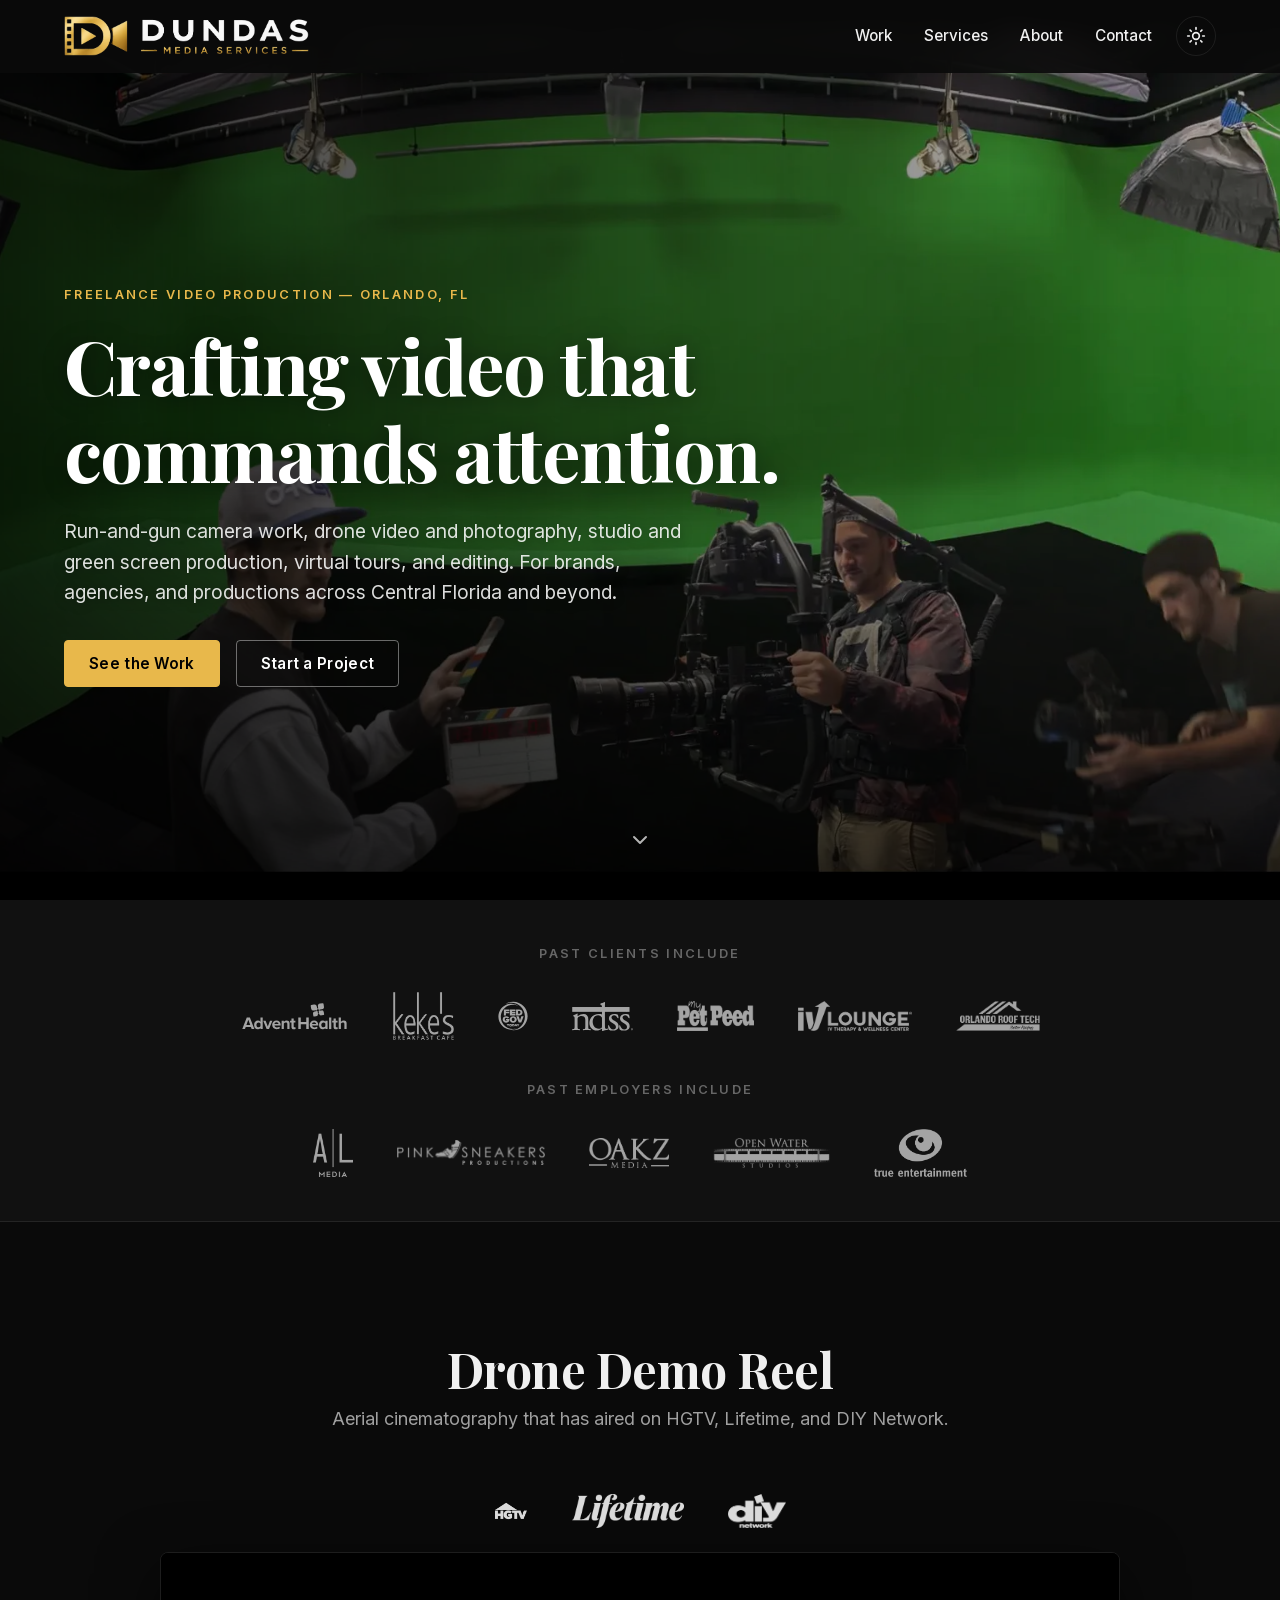
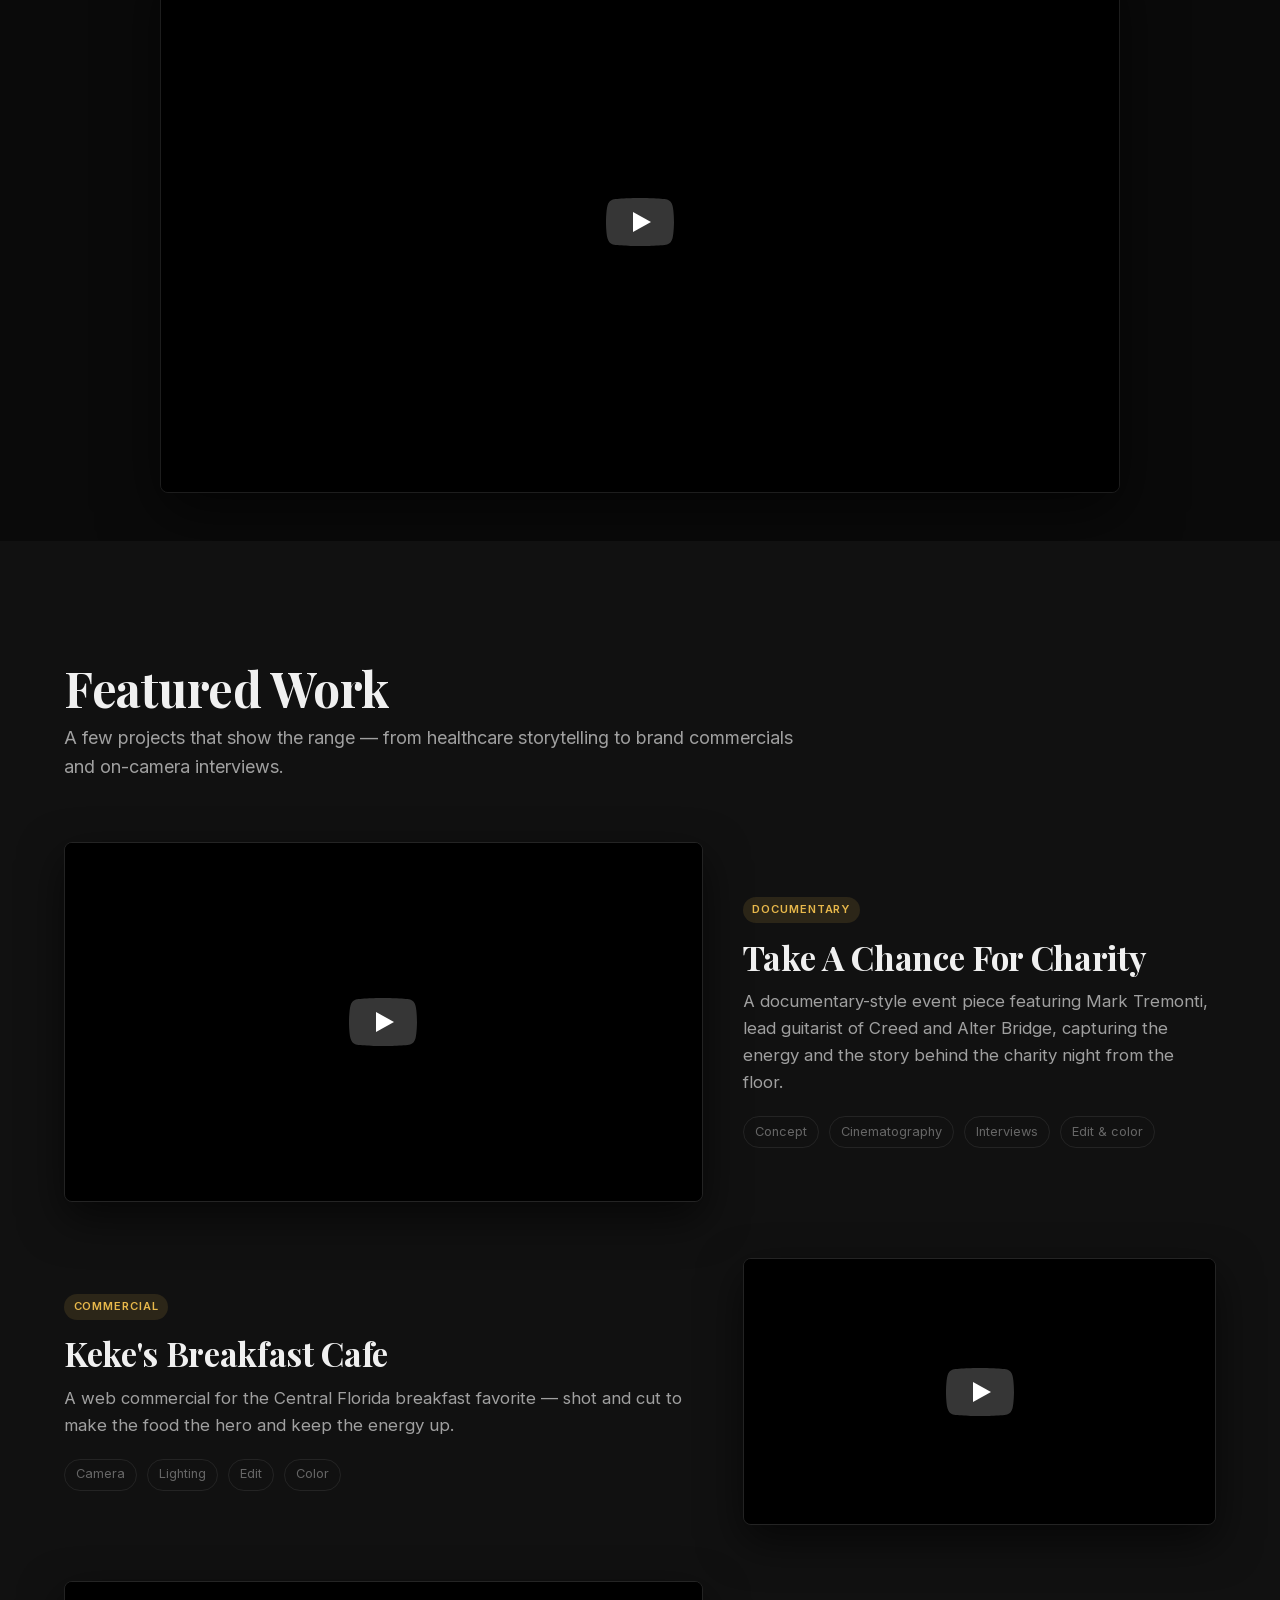
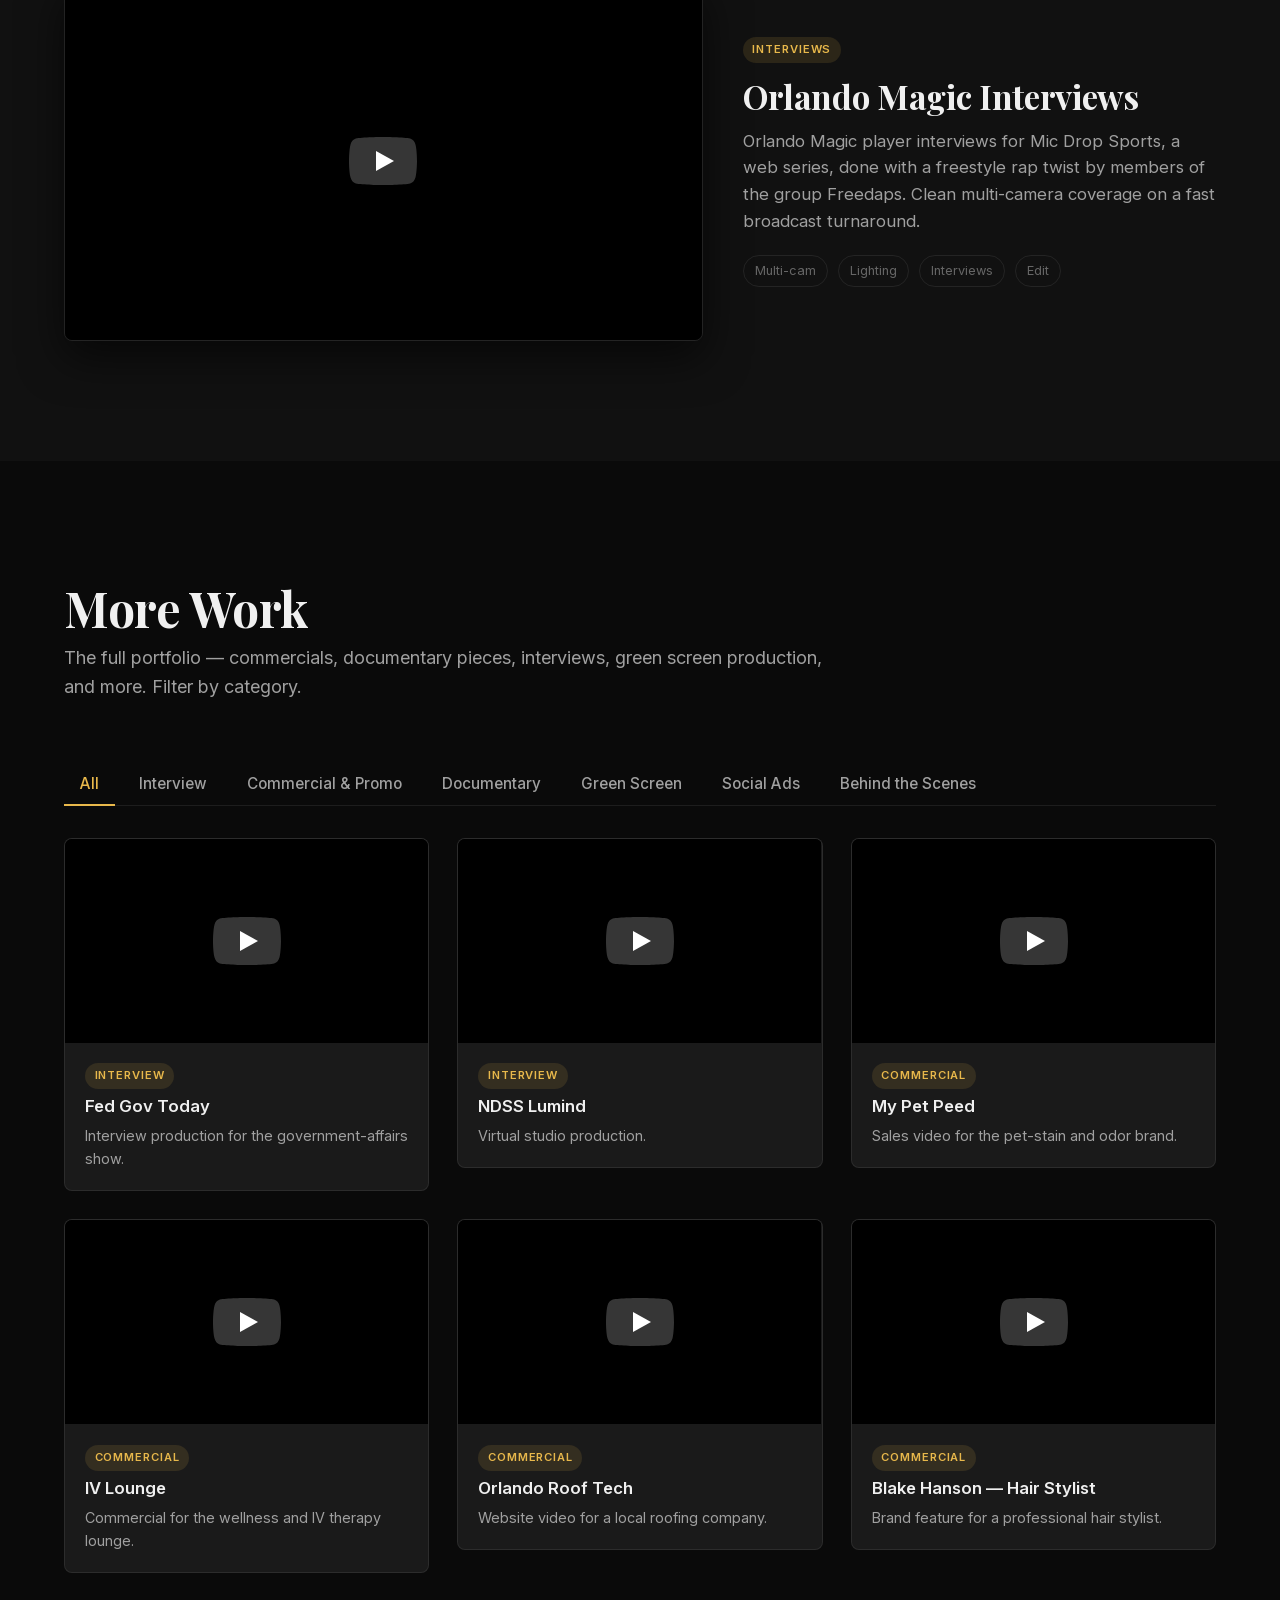
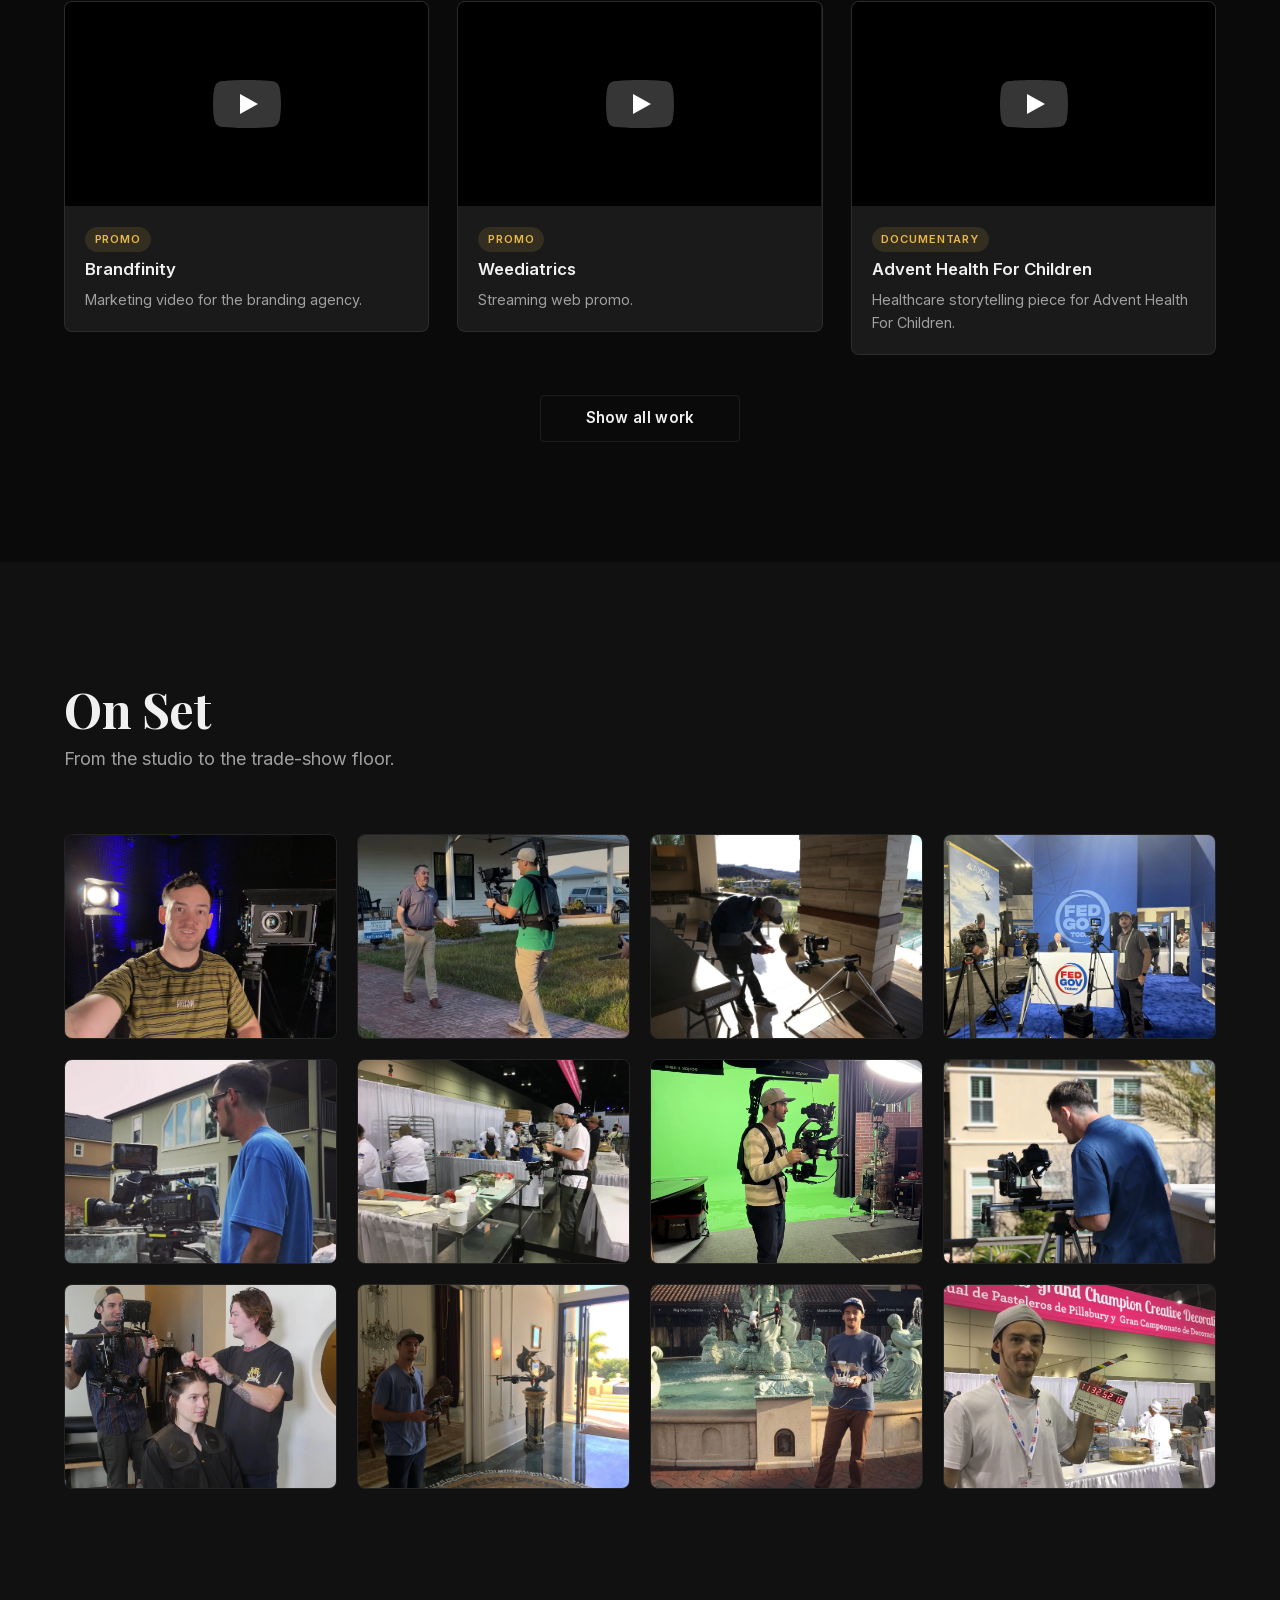
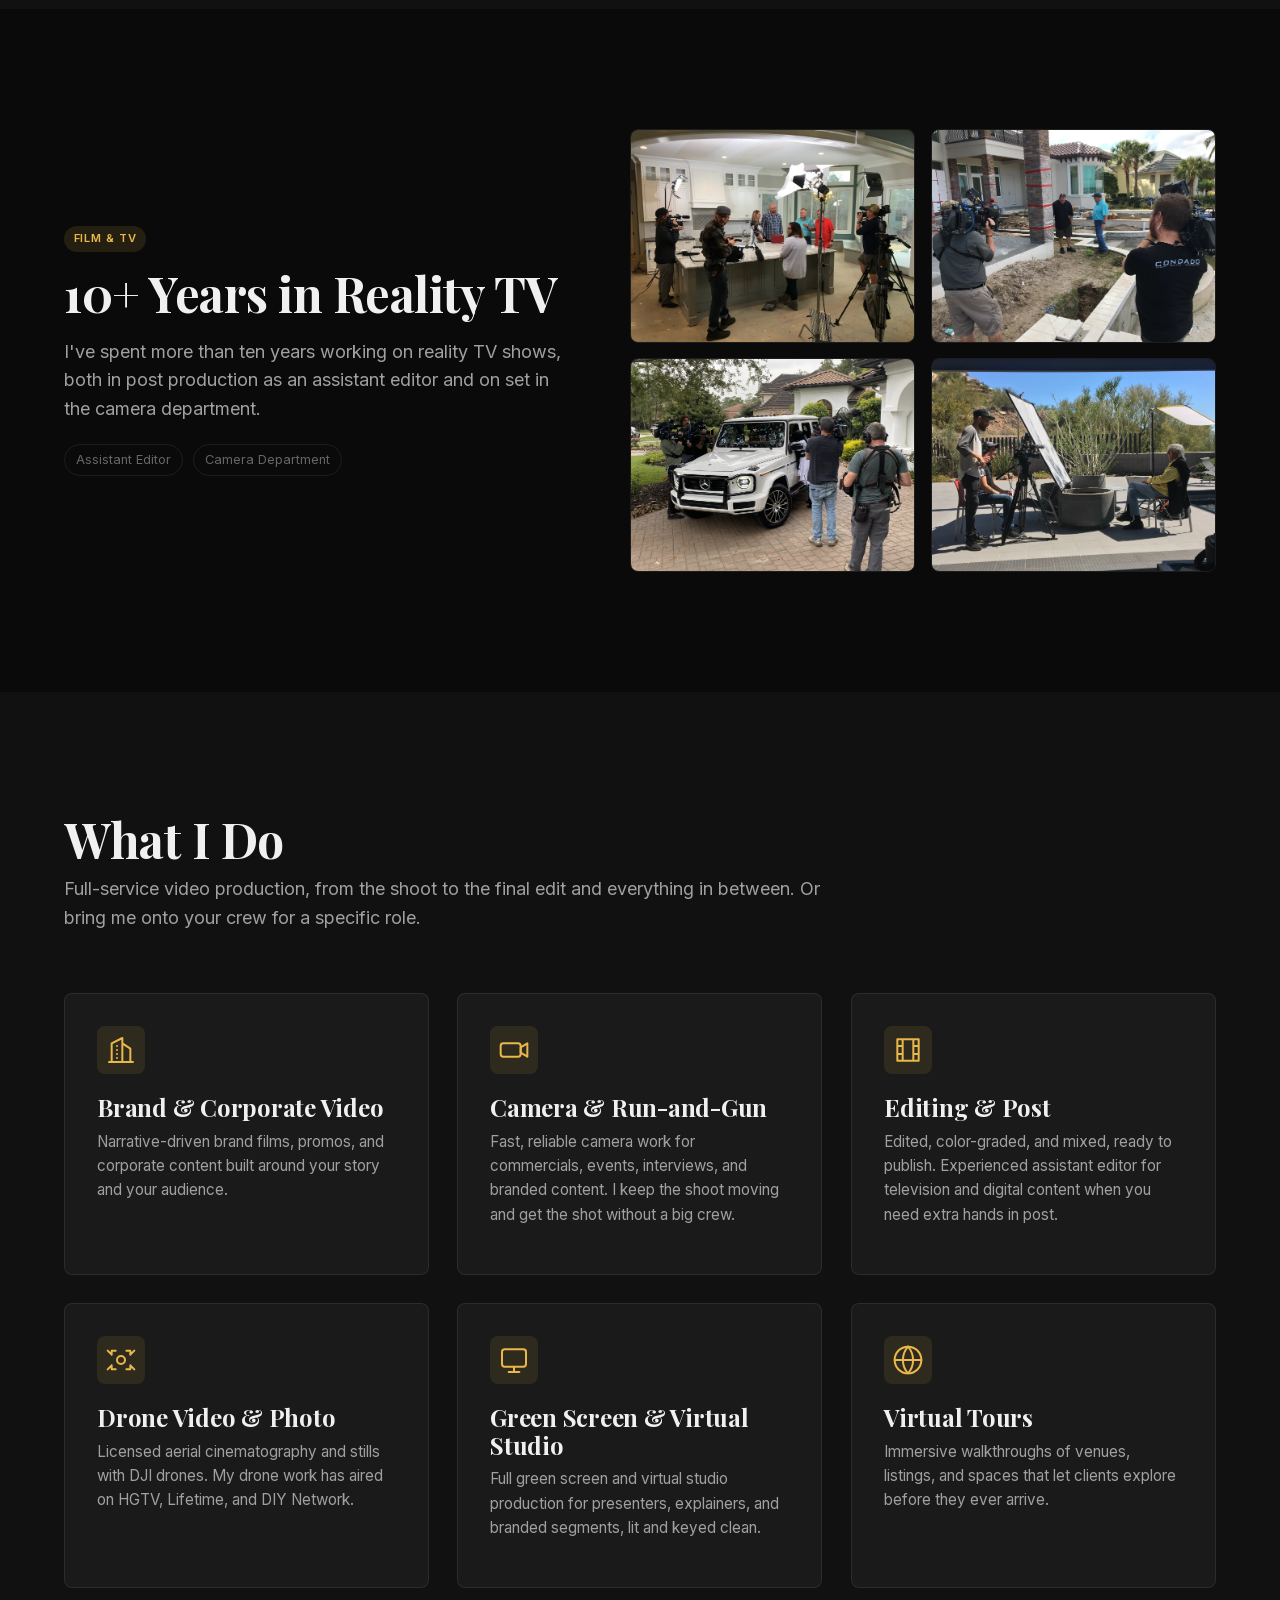
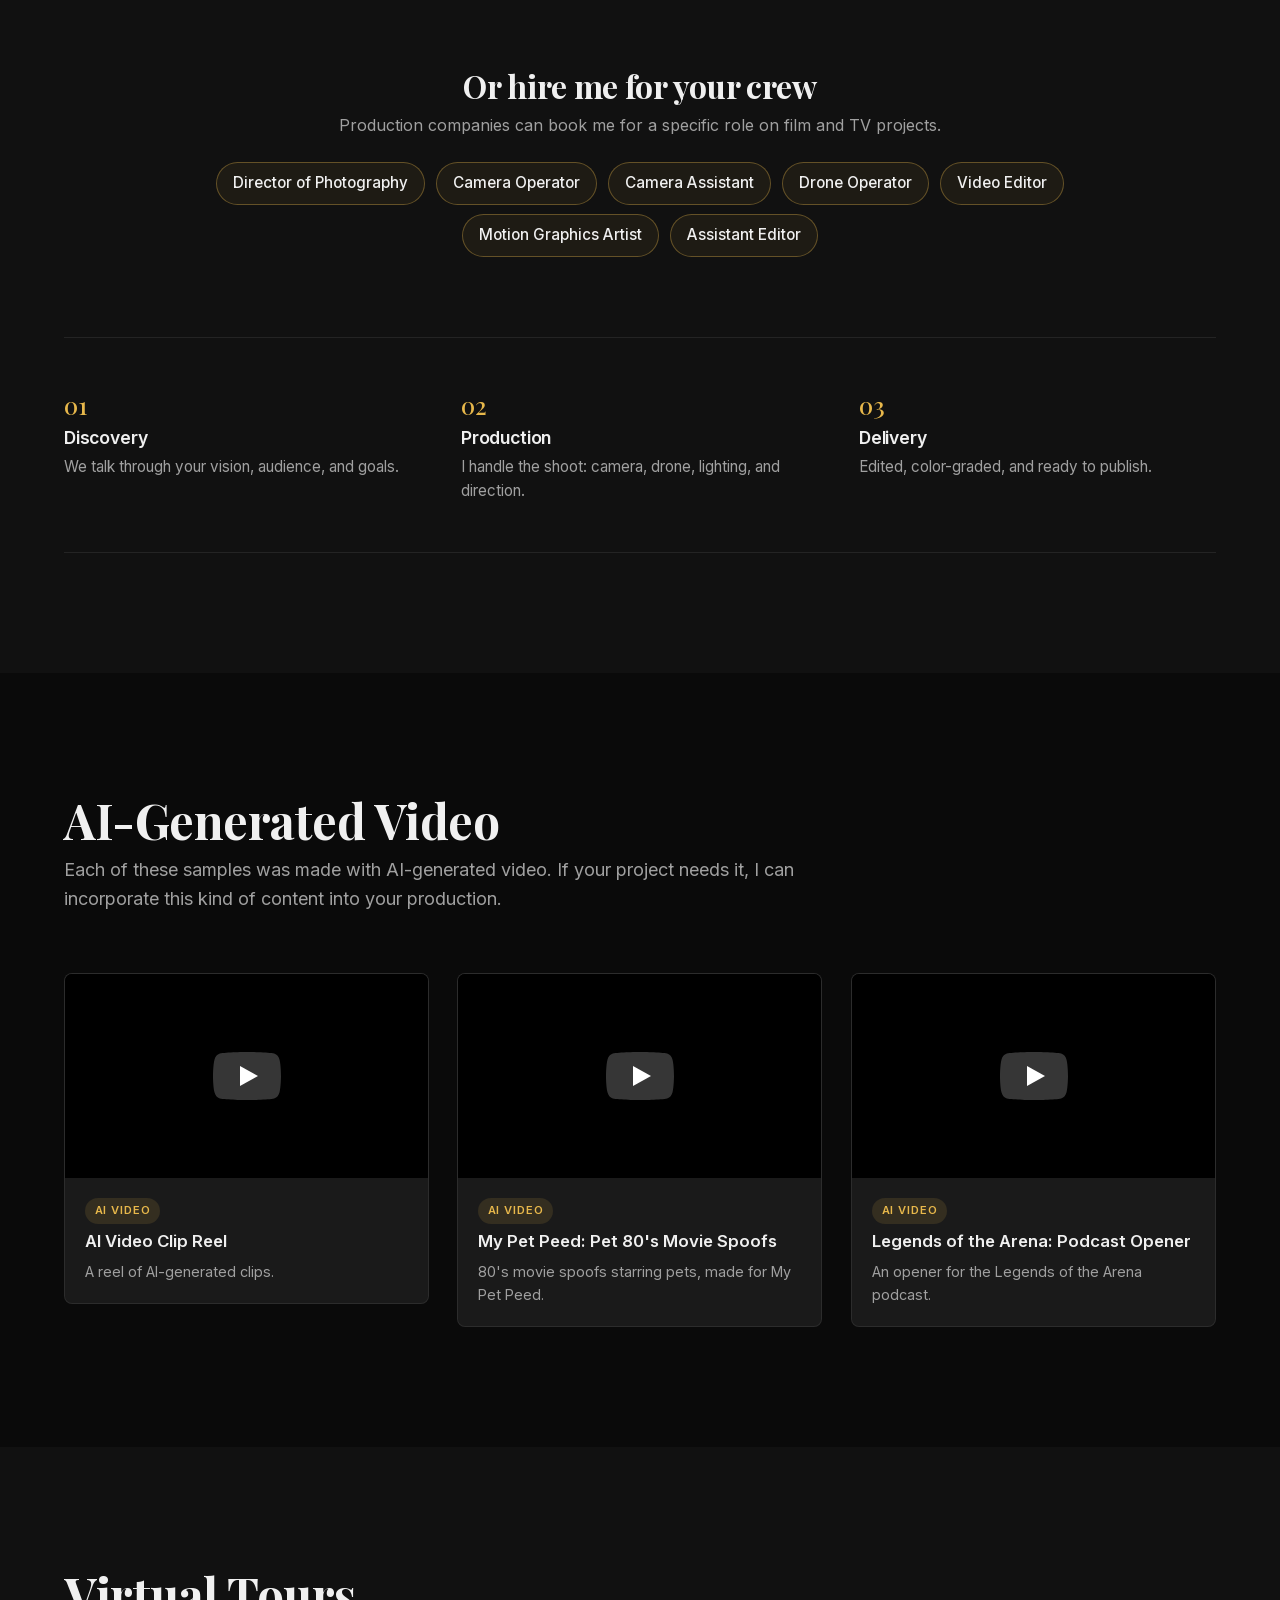
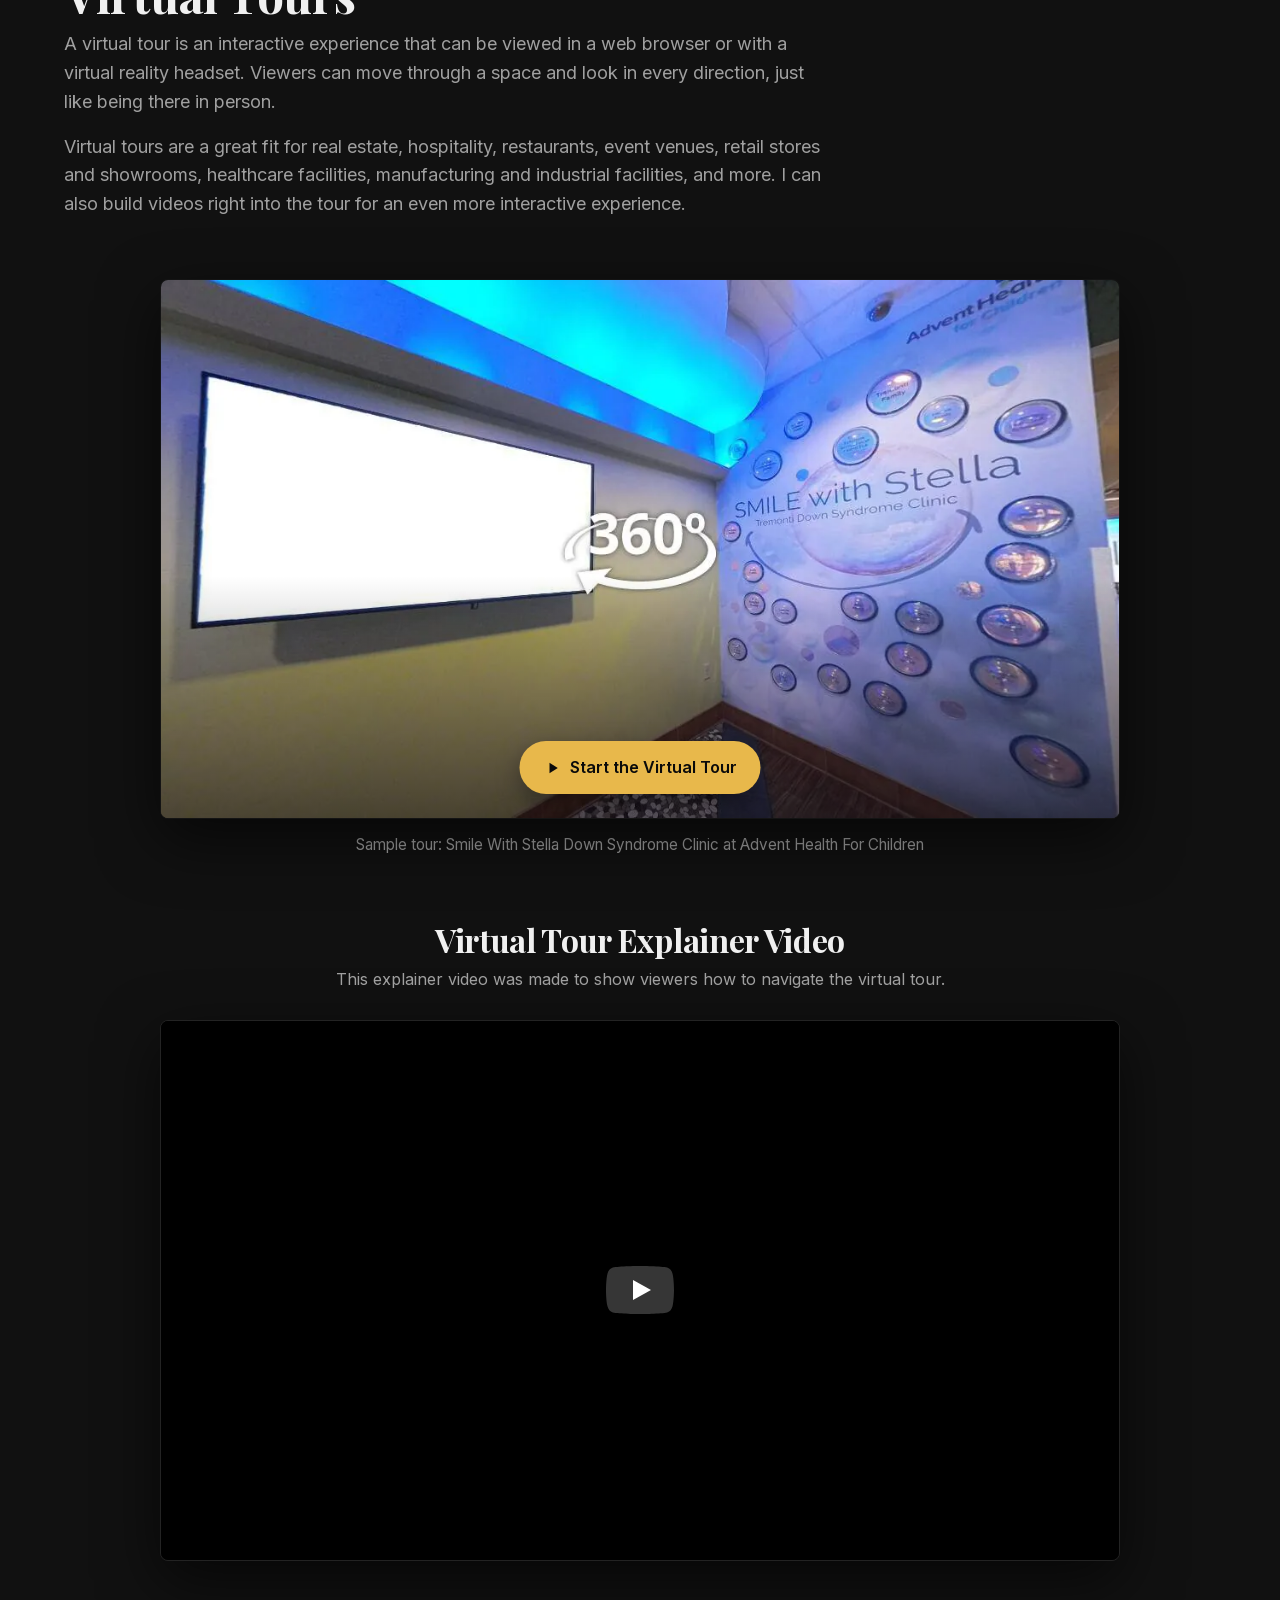
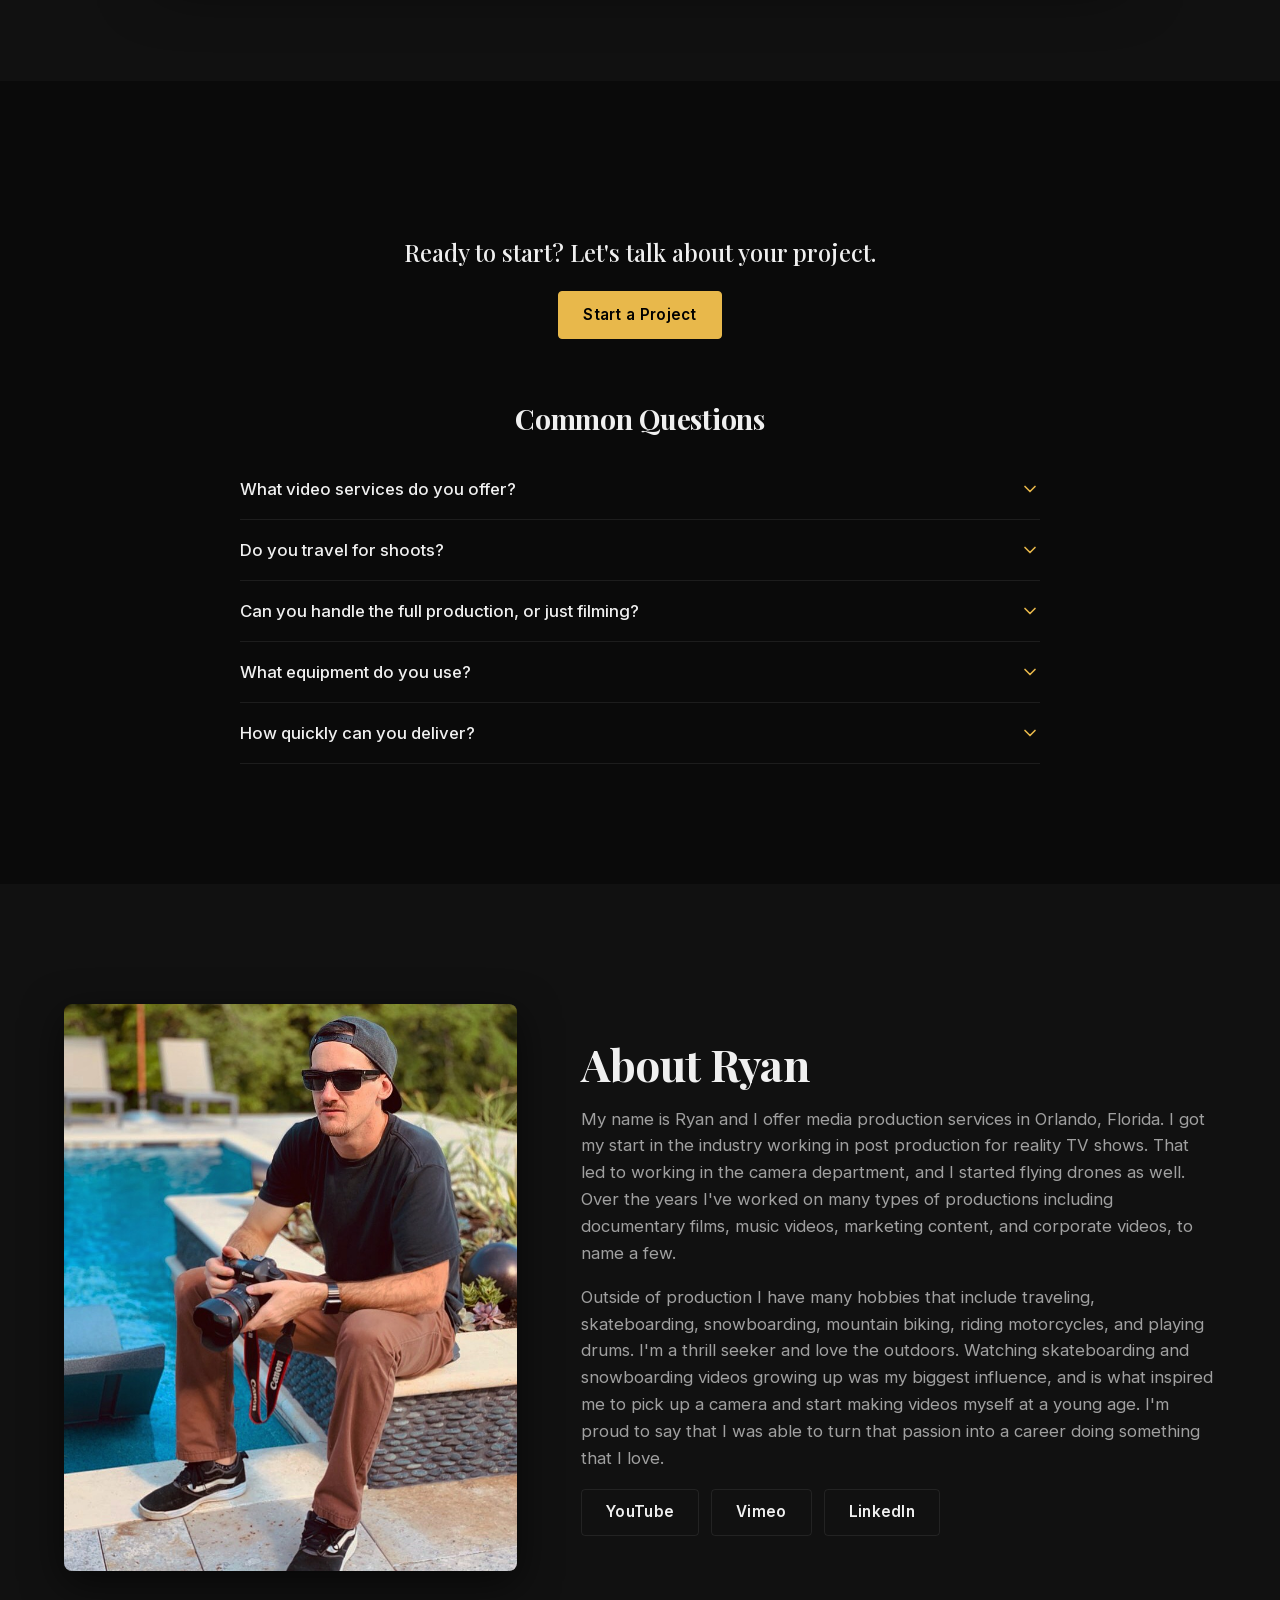
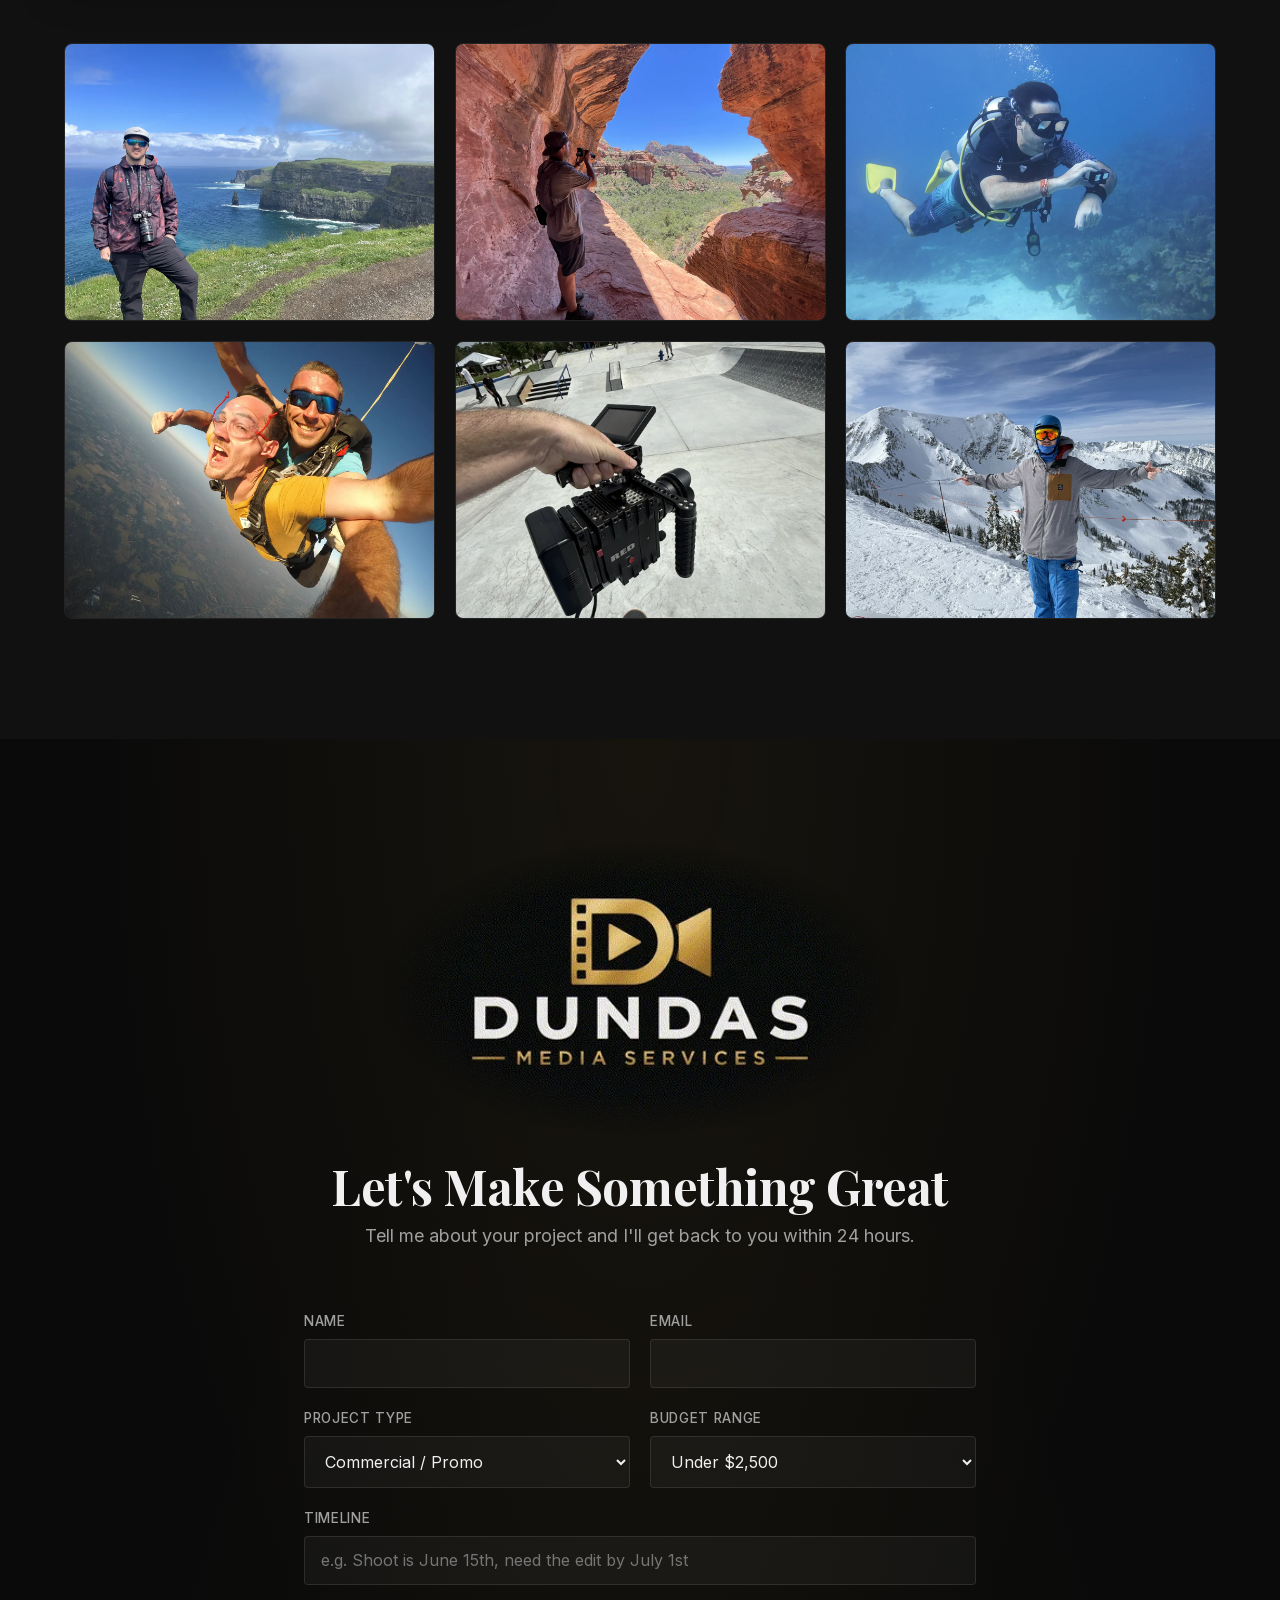
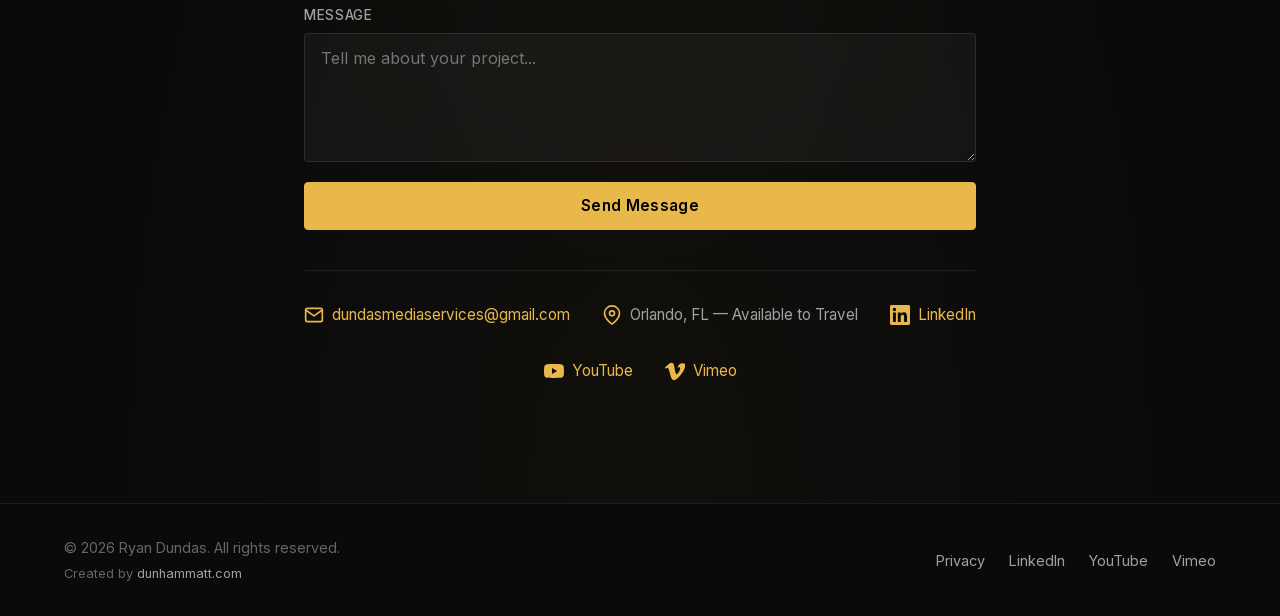
==== commit 148299fa: "Contact form: switch FormSubmit -> Web3Forms, inline "email me directly" error state FormSubmit (for" ====
--- a/index.html
+++ b/index.html
@@ -43,7 +43,7 @@
   <link rel="stylesheet" href="vendor/lite-yt-embed.css">
 
   <!-- Site styles -->
-  <link rel="stylesheet" href="styles.css?v=7">
+  <link rel="stylesheet" href="styles.css?v=5">
 
   <!-- Theme + reveal bootstrap (inline, runs before paint to avoid flash) -->
   <script>
@@ -100,7 +100,7 @@
     "mainEntity": [
       {"@type":"Question","name":"What video services do you offer?","acceptedAnswer":{"@type":"Answer","text":"Run-and-gun camera work, drone video and photography, green screen and virtual studio production, virtual tours, and full video editing. I also work as an experienced assistant editor for television and digital content."}},
       {"@type":"Question","name":"Do you travel for shoots?","acceptedAnswer":{"@type":"Answer","text":"Yes. Based in Orlando, I cover all of Central Florida and am available to travel across the US and beyond for the right project."}},
-      {"@type":"Question","name":"Can you handle the full production, or just filming?","acceptedAnswer":{"@type":"Answer","text":"Either. I can run a project start to finish, from filming through editing, color, and delivery, or join your crew in a specific role: director of photography, camera operator, camera assistant, drone operator, video editor, motion graphics artist, assistant editor, media manager, or DIT (digital imaging technician)."}},
+      {"@type":"Question","name":"Can you handle the full production, or just filming?","acceptedAnswer":{"@type":"Answer","text":"Either. I can run a project start to finish, from filming through editing, color, and delivery, or join your crew in a specific role: director of photography, camera operator, camera assistant, drone operator, video editor, motion graphics artist, or assistant editor."}},
       {"@type":"Question","name":"What equipment do you use?","acceptedAnswer":{"@type":"Answer","text":"Professional cinema cameras including the RED Epic Dragon, Canon cinema bodies, DJI drones for aerial work, plus broadcast audio, lighting, and green screen and virtual studio setups. Gear is matched to the project."}},
       {"@type":"Question","name":"How quickly can you deliver?","acceptedAnswer":{"@type":"Answer","text":"It depends on scope. Event and social turnarounds can be quick, while larger branded and documentary pieces run longer. Tell me your deadline and I will give you an honest timeline up front."}}
     ]
@@ -291,56 +291,6 @@
       </div>
     </section>
 
-    <!-- ============ FEATURED WORK ============ -->
-    <section class="section featured" id="featured">
-      <div class="container">
-        <header class="section-header">
-          <h2>Featured Work</h2>
-          <p>A few projects that show the range — from healthcare storytelling to brand commercials and on-camera interviews.</p>
-        </header>
-
-        <div class="featured-list">
-
-          <article class="featured-item">
-            <div class="featured-video">
-              <lite-youtube params="rel=0&amp;modestbranding=1&amp;playsinline=1&amp;iv_load_policy=3" videoid="J9LNhdnq5VU" playlabel="Play: Take A Chance For Charity, featuring Mark Tremonti"></lite-youtube>
-            </div>
-            <div class="featured-info">
-              <span class="badge">Documentary</span>
-              <h3>Take A Chance For Charity</h3>
-              <p>A documentary-style event piece featuring Mark Tremonti, lead guitarist of Creed and Alter Bridge, capturing the energy and the story behind the charity night from the floor.</p>
-              <ul class="featured-tags"><li>Concept</li><li>Cinematography</li><li>Interviews</li><li>Edit &amp; color</li></ul>
-            </div>
-          </article>
-
-          <article class="featured-item">
-            <div class="featured-video">
-              <lite-youtube params="rel=0&amp;modestbranding=1&amp;playsinline=1&amp;iv_load_policy=3" videoid="6_QCsDRAd1U" playlabel="Play: Keke's Breakfast Cafe web commercial"></lite-youtube>
-            </div>
-            <div class="featured-info">
-              <span class="badge">Commercial</span>
-              <h3>Keke's Breakfast Cafe</h3>
-              <p>A web commercial for the Central Florida breakfast favorite — shot and cut to make the food the hero and keep the energy up.</p>
-              <ul class="featured-tags"><li>Camera</li><li>Lighting</li><li>Edit</li><li>Color</li></ul>
-            </div>
-          </article>
-
-          <article class="featured-item">
-            <div class="featured-video">
-              <lite-youtube params="rel=0&amp;modestbranding=1&amp;playsinline=1&amp;iv_load_policy=3" videoid="DpQEZ0RTKIY" playlabel="Play: Mic Drop Sports Orlando Magic interviews"></lite-youtube>
-            </div>
-            <div class="featured-info">
-              <span class="badge">Interviews</span>
-              <h3>Orlando Magic Interviews</h3>
-              <p>Orlando Magic player interviews for Mic Drop Sports, a web series, done with a freestyle rap twist by members of the group Freedaps. Clean multi-camera coverage on a fast broadcast turnaround.</p>
-              <ul class="featured-tags"><li>Multi-cam</li><li>Lighting</li><li>Interviews</li><li>Edit</li></ul>
-            </div>
-          </article>
-
-        </div>
-      </div>
-    </section>
-
     <!-- ============ FEATURED REEL ============ -->
     <section class="section reel" id="reel">
       <div class="container">
@@ -359,6 +309,56 @@
       </div>
     </section>
 
+    <!-- ============ FEATURED WORK ============ -->
+    <section class="section featured" id="featured">
+      <div class="container">
+        <header class="section-header">
+          <h2>Featured Work</h2>
+          <p>A few projects that show the range — from healthcare storytelling to brand commercials and on-camera interviews.</p>
+        </header>
+
+        <div class="featured-list">
+
+          <article class="featured-item">
+            <div class="featured-video">
+              <lite-youtube params="rel=0&amp;modestbranding=1&amp;playsinline=1&amp;iv_load_policy=3" videoid="J9LNhdnq5VU" playlabel="Play: Take A Chance For Charity, featuring Mark Tremonti"></lite-youtube>
+            </div>
+            <div class="featured-info">
+              <span class="badge">Documentary</span>
+              <h3>Take A Chance For Charity</h3>
+              <p>A documentary-style event piece featuring Mark Tremonti, lead guitarist of Creed and Alter Bridge, capturing the energy and the story behind the charity night from the floor.</p>
+              <ul class="featured-tags"><li>Concept</li><li>Cinematography</li><li>Interviews</li><li>Edit &amp; color</li></ul>
+            </div>
+          </article>
+
+          <article class="featured-item">
+            <div class="featured-video">
+              <lite-youtube params="rel=0&amp;modestbranding=1&amp;playsinline=1&amp;iv_load_policy=3" videoid="6_QCsDRAd1U" playlabel="Play: Keke's Breakfast Cafe web commercial"></lite-youtube>
+            </div>
+            <div class="featured-info">
+              <span class="badge">Commercial</span>
+              <h3>Keke's Breakfast Cafe</h3>
+              <p>A web commercial for the Central Florida breakfast favorite — shot and cut to make the food the hero and keep the energy up.</p>
+              <ul class="featured-tags"><li>Camera</li><li>Lighting</li><li>Edit</li><li>Color</li></ul>
+            </div>
+          </article>
+
+          <article class="featured-item">
+            <div class="featured-video">
+              <lite-youtube params="rel=0&amp;modestbranding=1&amp;playsinline=1&amp;iv_load_policy=3" videoid="DpQEZ0RTKIY" playlabel="Play: Mic Drop Sports Orlando Magic interviews"></lite-youtube>
+            </div>
+            <div class="featured-info">
+              <span class="badge">Interviews</span>
+              <h3>Orlando Magic Interviews</h3>
+              <p>Orlando Magic player interviews for Mic Drop Sports, a web series, done with a freestyle rap twist by members of the group Freedaps. Clean multi-camera coverage on a fast broadcast turnaround.</p>
+              <ul class="featured-tags"><li>Multi-cam</li><li>Lighting</li><li>Interviews</li><li>Edit</li></ul>
+            </div>
+          </article>
+
+        </div>
+      </div>
+    </section>
+
     <!-- ============ WORK ============ -->
     <section class="section work" id="work">
       <div class="container">
@@ -429,7 +429,7 @@
           <article class="video-card" data-category="commercial">
             <lite-youtube params="rel=0&amp;modestbranding=1&amp;playsinline=1&amp;controls=0&amp;iv_load_policy=3" videoid="oxaxxYMl7RQ" playlabel="Play: Blake Hanson hair stylist feature"></lite-youtube>
             <div class="video-meta">
-              <span class="badge">Promo</span>
+              <span class="badge">Commercial</span>
               <h3>Blake Hanson — Hair Stylist</h3>
               <p>Brand feature for a professional hair stylist.</p>
             </div>
@@ -579,86 +579,6 @@
         <div class="work-more">
           <button id="work-show-more" class="btn btn-outline" type="button" aria-controls="work" hidden>Show all work</button>
         </div>
-      </div>
-    </section>
-
-    <!-- ============ SERVICES ============ -->
-    <section class="section services" id="services">
-      <div class="container">
-        <header class="section-header">
-          <h2>What I Do</h2>
-          <p>Full-service video production, from the shoot to the final edit and everything in between. Or bring me onto your crew for a specific role.</p>
-        </header>
-
-        <div class="service-grid">
-
-          <article class="service-card">
-            <div class="service-icon" aria-hidden="true">
-              <svg width="32" height="32" viewBox="0 0 24 24" fill="none" stroke="currentColor" stroke-width="1.5" stroke-linecap="round" stroke-linejoin="round"><path d="M3 21h18M5 21V7l8-4v18M19 21V11l-6-4M9 9v.01M9 12v.01M9 15v.01M9 18v.01"/></svg>
-            </div>
-            <h3>Brand &amp; Corporate Video</h3>
-            <p>Narrative-driven brand films, promos, and corporate content built around your story and your audience.</p>
-          </article>
-
-          <article class="service-card">
-            <div class="service-icon" aria-hidden="true">
-              <svg width="32" height="32" viewBox="0 0 24 24" fill="none" stroke="currentColor" stroke-width="1.5" stroke-linecap="round" stroke-linejoin="round"><rect x="2" y="7" width="15" height="10" rx="2"/><path d="M17 10l5-3v10l-5-3z"/></svg>
-            </div>
-            <h3>Camera &amp; Run-and-Gun</h3>
-            <p>Fast, reliable camera work for commercials, events, interviews, and branded content. I keep the shoot moving and get the shot without a big crew.</p>
-          </article>
-
-          <article class="service-card">
-            <div class="service-icon" aria-hidden="true">
-              <svg width="32" height="32" viewBox="0 0 24 24" fill="none" stroke="currentColor" stroke-width="1.5" stroke-linecap="round" stroke-linejoin="round"><path d="M4 4h16v16H4zM8 4v16M16 4v16M4 9h4M4 15h4M16 9h4M16 15h4"/></svg>
-            </div>
-            <h3>Editing &amp; Post</h3>
-            <p>Edited, color-graded, and mixed, ready to publish. Experienced assistant editor for television and digital content when you need extra hands in post.</p>
-          </article>
-
-          <article class="service-card">
-            <div class="service-icon" aria-hidden="true">
-              <svg width="32" height="32" viewBox="0 0 24 24" fill="none" stroke="currentColor" stroke-width="1.5" stroke-linecap="round" stroke-linejoin="round"><circle cx="12" cy="12" r="3"/><path d="M5 8L2 5m17 3l3-3M5 16l-3 3m17-3l3 3M8 5H5v3m11-3h3v3M8 19H5v-3m11 3h3v-3"/></svg>
-            </div>
-            <h3>Drone Video &amp; Photo</h3>
-            <p>Licensed aerial cinematography and stills with DJI drones. My drone work has aired on HGTV, Lifetime, and DIY Network.</p>
-          </article>
-
-          <article class="service-card">
-            <div class="service-icon" aria-hidden="true">
-              <svg width="32" height="32" viewBox="0 0 24 24" fill="none" stroke="currentColor" stroke-width="1.5" stroke-linecap="round" stroke-linejoin="round"><rect x="3" y="4" width="18" height="13" rx="2"/><path d="M8 21h8M12 17v4"/></svg>
-            </div>
-            <h3>Green Screen &amp; Virtual Studio</h3>
-            <p>Full green screen and virtual studio production for presenters, explainers, and branded segments, lit and keyed clean.</p>
-          </article>
-
-          <article class="service-card">
-            <div class="service-icon" aria-hidden="true">
-              <svg width="32" height="32" viewBox="0 0 24 24" fill="none" stroke="currentColor" stroke-width="1.5" stroke-linecap="round" stroke-linejoin="round"><circle cx="12" cy="12" r="10"/><path d="M2 12h20M12 2a15 15 0 0 1 0 20M12 2a15 15 0 0 0 0 20"/></svg>
-            </div>
-            <h3>Virtual Tours</h3>
-            <p>Immersive walkthroughs of venues, listings, and spaces that let clients explore before they ever arrive.</p>
-          </article>
-
-        </div>
-
-        <!-- Crew roles (big picture: production companies can book Ryan for one role) -->
-        <div class="crew-roles">
-          <h3>Or hire me for your crew</h3>
-          <p>Production companies can book me for a specific role on film and TV projects.</p>
-          <ul class="crew-role-list" aria-label="Crew roles">
-            <li>Director of Photography</li>
-            <li>Camera Operator</li>
-            <li>Camera Assistant</li>
-            <li>Drone Operator</li>
-            <li>Video Editor</li>
-            <li>Motion Graphics Artist</li>
-            <li>Assistant Editor</li>
-            <li>Media Manager</li>
-            <li>DIT</li>
-          </ul>
-        </div>
-
       </div>
     </section>
 
@@ -709,6 +629,103 @@
       </div>
     </section>
 
+    <!-- ============ SERVICES ============ -->
+    <section class="section services" id="services">
+      <div class="container">
+        <header class="section-header">
+          <h2>What I Do</h2>
+          <p>Full-service video production, from the shoot to the final edit and everything in between. Or bring me onto your crew for a specific role.</p>
+        </header>
+
+        <div class="service-grid">
+
+          <article class="service-card">
+            <div class="service-icon" aria-hidden="true">
+              <svg width="32" height="32" viewBox="0 0 24 24" fill="none" stroke="currentColor" stroke-width="1.5" stroke-linecap="round" stroke-linejoin="round"><path d="M3 21h18M5 21V7l8-4v18M19 21V11l-6-4M9 9v.01M9 12v.01M9 15v.01M9 18v.01"/></svg>
+            </div>
+            <h3>Brand &amp; Corporate Video</h3>
+            <p>Narrative-driven brand films, promos, and corporate content built around your story and your audience.</p>
+          </article>
+
+          <article class="service-card">
+            <div class="service-icon" aria-hidden="true">
+              <svg width="32" height="32" viewBox="0 0 24 24" fill="none" stroke="currentColor" stroke-width="1.5" stroke-linecap="round" stroke-linejoin="round"><rect x="2" y="7" width="15" height="10" rx="2"/><path d="M17 10l5-3v10l-5-3z"/></svg>
+            </div>
+            <h3>Camera &amp; Run-and-Gun</h3>
+            <p>Fast, reliable camera work for commercials, events, interviews, and branded content. I keep the shoot moving and get the shot without a big crew.</p>
+          </article>
+
+          <article class="service-card">
+            <div class="service-icon" aria-hidden="true">
+              <svg width="32" height="32" viewBox="0 0 24 24" fill="none" stroke="currentColor" stroke-width="1.5" stroke-linecap="round" stroke-linejoin="round"><path d="M4 4h16v16H4zM8 4v16M16 4v16M4 9h4M4 15h4M16 9h4M16 15h4"/></svg>
+            </div>
+            <h3>Editing &amp; Post</h3>
+            <p>Edited, color-graded, and mixed, ready to publish. Experienced assistant editor for television and digital content when you need extra hands in post.</p>
+          </article>
+
+          <article class="service-card">
+            <div class="service-icon" aria-hidden="true">
+              <svg width="32" height="32" viewBox="0 0 24 24" fill="none" stroke="currentColor" stroke-width="1.5" stroke-linecap="round" stroke-linejoin="round"><circle cx="12" cy="12" r="3"/><path d="M5 8L2 5m17 3l3-3M5 16l-3 3m17-3l3 3M8 5H5v3m11-3h3v3M8 19H5v-3m11 3h3v-3"/></svg>
+            </div>
+            <h3>Drone Video &amp; Photo</h3>
+            <p>Licensed aerial cinematography and stills with DJI drones. My drone work has aired on HGTV, Lifetime, and DIY Network.</p>
+          </article>
+
+          <article class="service-card">
+            <div class="service-icon" aria-hidden="true">
+              <svg width="32" height="32" viewBox="0 0 24 24" fill="none" stroke="currentColor" stroke-width="1.5" stroke-linecap="round" stroke-linejoin="round"><rect x="3" y="4" width="18" height="13" rx="2"/><path d="M8 21h8M12 17v4"/></svg>
+            </div>
+            <h3>Green Screen &amp; Virtual Studio</h3>
+            <p>Full green screen and virtual studio production for presenters, explainers, and branded segments, lit and keyed clean.</p>
+          </article>
+
+          <article class="service-card">
+            <div class="service-icon" aria-hidden="true">
+              <svg width="32" height="32" viewBox="0 0 24 24" fill="none" stroke="currentColor" stroke-width="1.5" stroke-linecap="round" stroke-linejoin="round"><circle cx="12" cy="12" r="10"/><path d="M2 12h20M12 2a15 15 0 0 1 0 20M12 2a15 15 0 0 0 0 20"/></svg>
+            </div>
+            <h3>Virtual Tours</h3>
+            <p>Immersive walkthroughs of venues, listings, and spaces that let clients explore before they ever arrive.</p>
+          </article>
+
+        </div>
+
+        <!-- Crew roles (big picture: production companies can book Ryan for one role) -->
+        <div class="crew-roles">
+          <h3>Or hire me for your crew</h3>
+          <p>Production companies can book me for a specific role on film and TV projects.</p>
+          <ul class="crew-role-list" aria-label="Crew roles">
+            <li>Director of Photography</li>
+            <li>Camera Operator</li>
+            <li>Camera Assistant</li>
+            <li>Drone Operator</li>
+            <li>Video Editor</li>
+            <li>Motion Graphics Artist</li>
+            <li>Assistant Editor</li>
+          </ul>
+        </div>
+
+        <!-- Process -->
+        <div class="process">
+          <div class="process-step">
+            <span class="step-num">01</span>
+            <h4>Discovery</h4>
+            <p>We talk through your vision, audience, and goals.</p>
+          </div>
+          <div class="process-step">
+            <span class="step-num">02</span>
+            <h4>Production</h4>
+            <p>I handle the shoot: camera, drone, lighting, and direction.</p>
+          </div>
+          <div class="process-step">
+            <span class="step-num">03</span>
+            <h4>Delivery</h4>
+            <p>Edited, color-graded, and ready to publish.</p>
+          </div>
+        </div>
+
+      </div>
+    </section>
+
     <!-- ============ AI-GENERATED VIDEO ============ -->
     <section class="section ai-video" id="ai-video">
       <div class="container">
@@ -787,25 +804,6 @@
     <!-- ============ START A PROJECT + FAQ ============ -->
     <section class="section next-step" aria-label="Start a project">
       <div class="container">
-        <!-- Process (V5: moved here from Services, right above the Start-a-Project CTA) -->
-        <div class="process">
-          <div class="process-step">
-            <span class="step-num">01</span>
-            <h4>Discovery</h4>
-            <p>We talk through your vision, audience, and goals.</p>
-          </div>
-          <div class="process-step">
-            <span class="step-num">02</span>
-            <h4>Production</h4>
-            <p>I handle the shoot: camera, drone, lighting, and direction.</p>
-          </div>
-          <div class="process-step">
-            <span class="step-num">03</span>
-            <h4>Delivery</h4>
-            <p>Edited, color-graded, and ready to publish.</p>
-          </div>
-        </div>
-
         <div class="services-cta">
           <p>Ready to start? Let's talk about your project.</p>
           <a href="#contact" class="btn btn-primary">Start a Project</a>
@@ -836,7 +834,7 @@
               <span>Can you handle the full production, or just filming?</span>
               <svg class="faq-chev" width="20" height="20" viewBox="0 0 24 24" fill="none" stroke="currentColor" stroke-width="2" stroke-linecap="round" stroke-linejoin="round" aria-hidden="true"><polyline points="6 9 12 15 18 9"/></svg>
             </button>
-            <div class="faq-a"><p>Either. I can run a project start to finish, from filming through editing, color, and delivery, or join your crew in a specific role: director of photography, camera operator, camera assistant, drone operator, video editor, motion graphics artist, assistant editor, media manager, or DIT (digital imaging technician).</p></div>
+            <div class="faq-a"><p>Either. I can run a project start to finish, from filming through editing, color, and delivery, or join your crew in a specific role: director of photography, camera operator, camera assistant, drone operator, video editor, motion graphics artist, or assistant editor.</p></div>
           </div>
 
           <div class="faq-item">
@@ -912,7 +910,7 @@
                The access key is public by design: it only lets this form send to
                Ryan's inbox, and his address never appears in the page source.
                The visitor's "email" field becomes the reply-to automatically. -->
-          <input type="hidden" name="access_key" value="2a589817-b0f7-4d31-8f85-c79ab4cbcf04">
+          <input type="hidden" name="access_key" value="REPLACE_WITH_WEB3FORMS_KEY">
           <input type="hidden" name="subject" value="New inquiry from dundasmediaservices.com">
           <input type="hidden" name="from_name" value="dundasmediaservices.com">
           <!-- No-JS fallback only: where Web3Forms sends the visitor after a plain POST. -->
@@ -1024,17 +1022,8 @@
     </div>
   </footer>
 
-  <!-- Photo viewer (V5): On Set, Reality TV and About photos open here full screen.
-       Native <dialog>: Esc closes, focus is kept inside, the page behind is inert. -->
-  <dialog class="lightbox" id="lightbox" aria-label="Photo viewer">
-    <button class="lightbox-close" type="button" aria-label="Close photo">
-      <svg width="22" height="22" viewBox="0 0 24 24" fill="none" stroke="currentColor" stroke-width="2.2" stroke-linecap="round" aria-hidden="true"><path d="M18 6 6 18M6 6l12 12"/></svg>
-    </button>
-    <img class="lightbox-img" src="data:," alt="">
-  </dialog>
-
   <!-- Scripts -->
   <script src="vendor/lite-yt-embed.js" defer></script>
-  <script src="main.js?v=7" defer></script>
+  <script src="main.js?v=5" defer></script>
 </body>
 </html>
--- a/styles.css
+++ b/styles.css
@@ -466,8 +466,9 @@
 }
 
 /* ---------- Featured reel ---------- */
-/* Chapter alternation (see the Services note for the full V5 order). */
-.reel { background: var(--bg-secondary); }
+.reel { padding-bottom: 3rem; }
+/* Chapter alternation (see Services note): give Featured + About the secondary ground. */
+.featured { background: var(--bg-secondary); }
 .about { background: var(--bg-secondary); }
 .reel-frame {
   max-width: 960px;
@@ -585,10 +586,6 @@
   align-items: center;
 }
 .featured-item:nth-child(even) .featured-video { order: 2; }
-/* V5 fix: flip the column widths too, so the video on an even (mirrored) row gets the
-   same wide 1.35fr column as the others. Before this, Keke's sat in the 1fr column and
-   played ~470px wide vs ~640px for the other two. */
-.featured-item:nth-child(even) { grid-template-columns: 1fr 1.35fr; }
 .featured-video {
   border-radius: var(--radius-md);
   overflow: hidden;
@@ -626,13 +623,12 @@
   border-radius: 999px;
 }
 @media (max-width: 820px) {
-  .featured-item,
-  .featured-item:nth-child(even) { grid-template-columns: 1fr; gap: 1.5rem; }
+  .featured-item { grid-template-columns: 1fr; gap: 1.5rem; }
   .featured-item:nth-child(even) .featured-video { order: 0; }
 }
 
 /* ---------- On-set photo grid ---------- */
-/* V5: On Set sits on the dark ground (between What I Do and Reality TV). */
+.onset { background: var(--bg-secondary); }
 .onset-grid {
   display: grid;
   grid-template-columns: repeat(4, 1fr);
@@ -658,7 +654,6 @@
 @media (max-width: 480px) { .onset-grid { grid-template-columns: 1fr; } }
 
 /* ---------- Reality TV (10+ years, post + camera dept) ---------- */
-.rtv { background: var(--bg-secondary); }
 .rtv-grid {
   display: grid;
   grid-template-columns: 1fr 1.15fr;
@@ -802,15 +797,13 @@
 
 /* ---------- Services ---------- */
 /* Section grounds alternate dark / secondary down the page so the long scroll
-   reads as distinct chapters. V5 order (2026-11-09):
-   trust S > featured D > reel S > work D > services S > on set D > reality TV S >
-   AI video D > virtual tours S > process + start-a-project + FAQ D > about S > contact D. */
+   reads as distinct chapters: reel, work, reality TV, AI video + start-a-project
+   dark; featured, on set, services, about secondary. */
 .services { background: var(--bg-secondary); }
+.services .process { margin-bottom: 0; }
+/* V4: Virtual Tours (secondary ground) now sits between AI video and Start-a-project,
+   so Start-a-project + FAQ is its own dark chapter with normal padding. */
 .virtual-tour { background: var(--bg-secondary); }
-/* V5: the Discovery / Production / Delivery strip moved into Start-a-project, above the CTA. */
-.next-step .process { margin-bottom: 0.5rem; }
-/* V5: crew roles are now the last block in What I Do, so drop the gap that used to sit above the process strip. */
-.services .crew-roles { margin-bottom: 0; }
 
 /* Crew roles: book Ryan for one position on a production. */
 .crew-roles {
@@ -1109,6 +1102,7 @@
   font-size: 0.95rem;
 }
 .tour-explainer {
+  max-width: 960px;
   margin: 4rem auto 0;
   text-align: center;
 }
@@ -1123,10 +1117,6 @@
   max-width: 620px;
 }
 .tour-explainer-frame {
-  /* V5: same width as a Featured Work video (that grid: 1.35fr | 2.5rem gap | 1fr),
-     so it reads smaller than the 960px tour above. Full width where Featured stacks. */
-  width: calc((100% - 2.5rem) * 1.35 / 2.35);
-  margin: 0 auto;
   border-radius: var(--radius-md);
   overflow: hidden;
   border: 1px solid var(--border);
@@ -1136,9 +1126,6 @@
   width: 100%;
   max-width: 100%; /* lite-youtube defaults to 720px; fill the frame */
   aspect-ratio: 16 / 9;
-}
-@media (max-width: 820px) {
-  .tour-explainer-frame { width: 100%; }
 }
 @media (max-width: 600px) {
   /* Taller window on phones so the tour is easier to drag around in. */
@@ -1403,71 +1390,6 @@
 }
 @keyframes cardFade {
   from { opacity: 0; transform: translateY(10px); }
-  to   { opacity: 1; transform: none; }
-}
-
-/* ---------- Photo viewer (V5) ---------- */
-/* On Set, Reality TV and About photos open full screen in a native <dialog>. */
-.zoomable { cursor: zoom-in; }
-.zoomable:focus-visible { outline: 3px solid var(--accent); outline-offset: 3px; }
-html.lightbox-open { overflow: hidden; }
-.lightbox {
-  width: 100vw;
-  height: 100vh;
-  height: 100dvh;
-  max-width: 100vw;
-  max-height: 100vh;
-  max-height: 100dvh;
-  margin: 0;
-  padding: 0;
-  border: 0;
-  background: transparent;
-  overflow: hidden;
-}
-.lightbox[open] {
-  display: flex;
-  align-items: center;
-  justify-content: center;
-}
-.lightbox::backdrop { background: rgba(0, 0, 0, 0.92); }
-.lightbox-img {
-  max-width: 94vw;
-  max-height: 88vh;
-  max-height: 88dvh;
-  width: auto;
-  height: auto;
-  object-fit: contain;
-  border-radius: var(--radius-sm);
-  box-shadow: 0 24px 70px rgba(0, 0, 0, 0.6);
-  cursor: zoom-out;
-}
-.lightbox-close {
-  position: fixed;
-  top: max(1rem, env(safe-area-inset-top));
-  right: max(1rem, env(safe-area-inset-right));
-  z-index: 1;
-  width: 44px;
-  height: 44px;
-  display: inline-flex;
-  align-items: center;
-  justify-content: center;
-  border-radius: 50%;
-  border: 1px solid rgba(255, 255, 255, 0.35);
-  background: rgba(0, 0, 0, 0.55);
-  color: #fff;
-  cursor: pointer;
-  transition: color var(--transition), border-color var(--transition), background var(--transition);
-}
-.lightbox-close:hover,
-.lightbox-close:focus-visible {
-  background: rgba(0, 0, 0, 0.85);
-  border-color: #e8b84b;
-  color: #e8b84b;
-}
-.lightbox-close:focus-visible { outline: 2px solid #e8b84b; outline-offset: 3px; }
-.lightbox[open] .lightbox-img { animation: lightboxIn 0.25s ease both; }
-@keyframes lightboxIn {
-  from { opacity: 0; transform: scale(0.97); }
   to   { opacity: 1; transform: none; }
 }
 
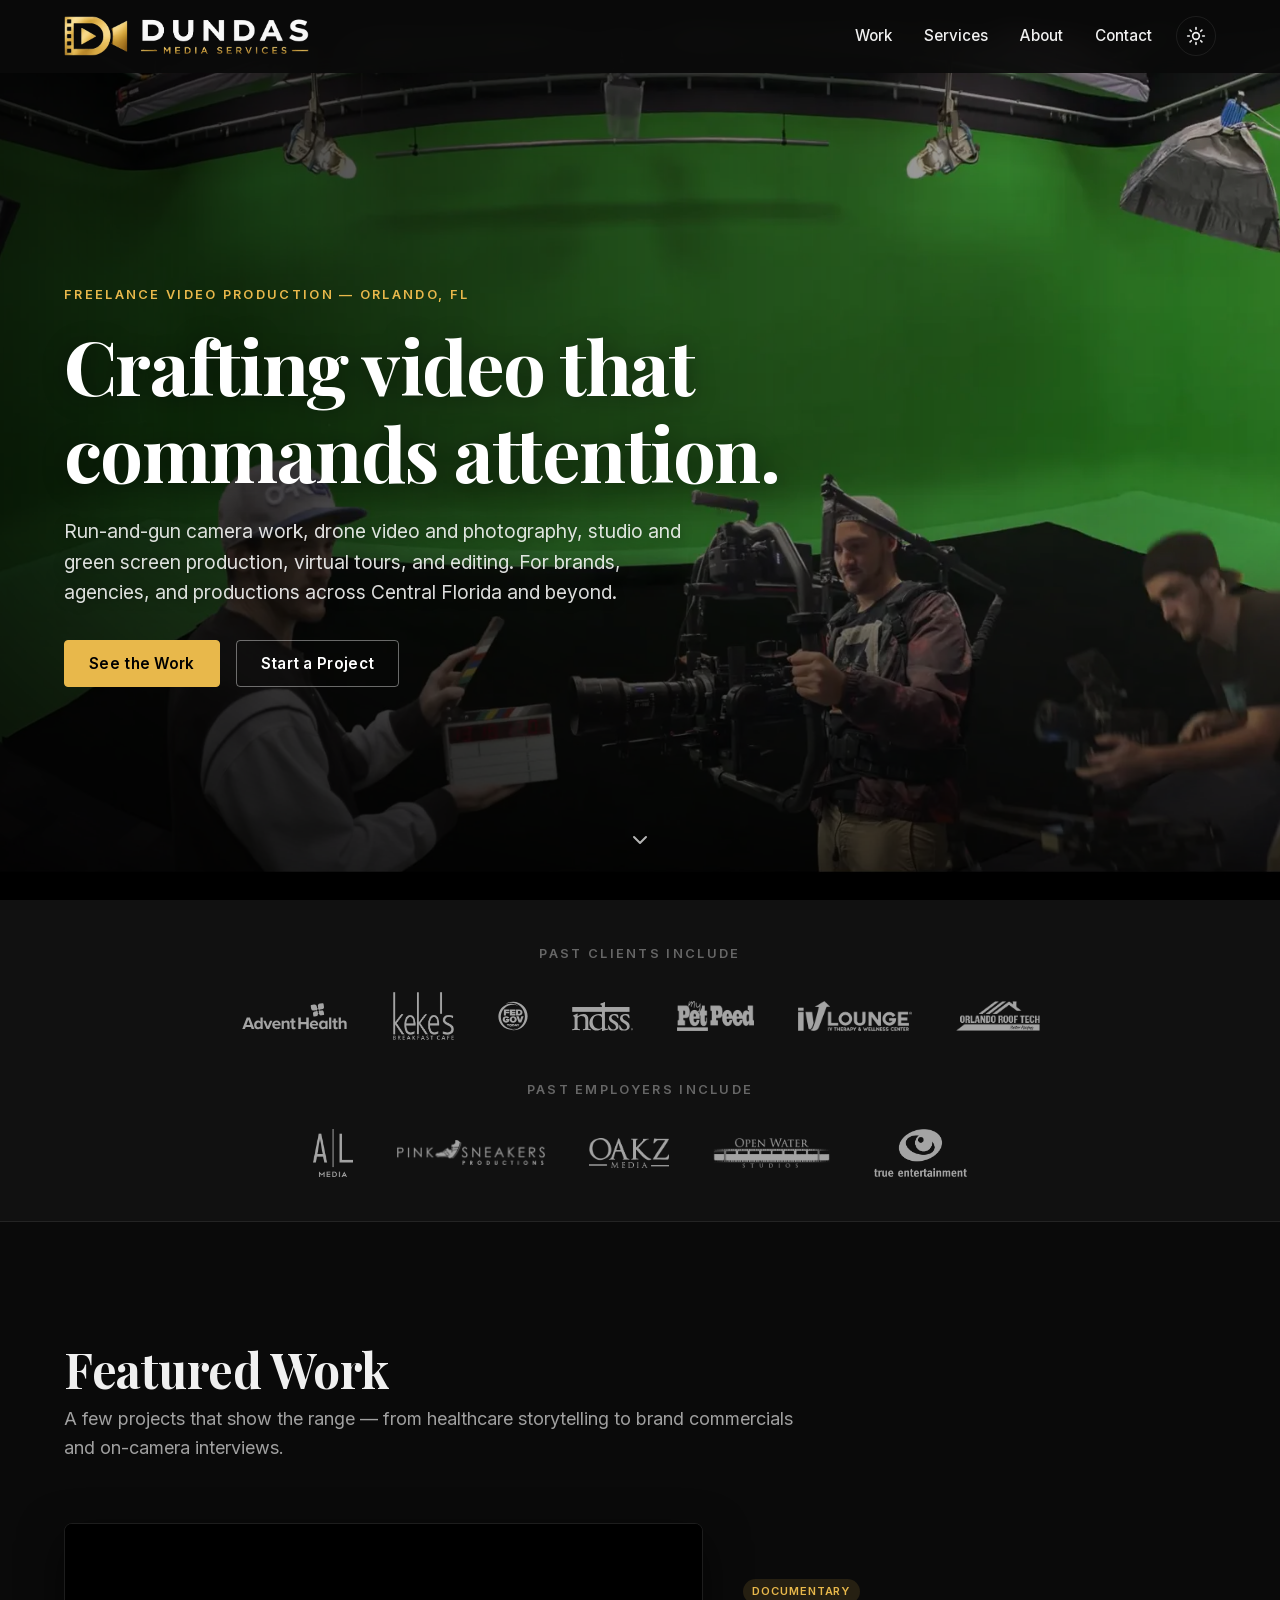
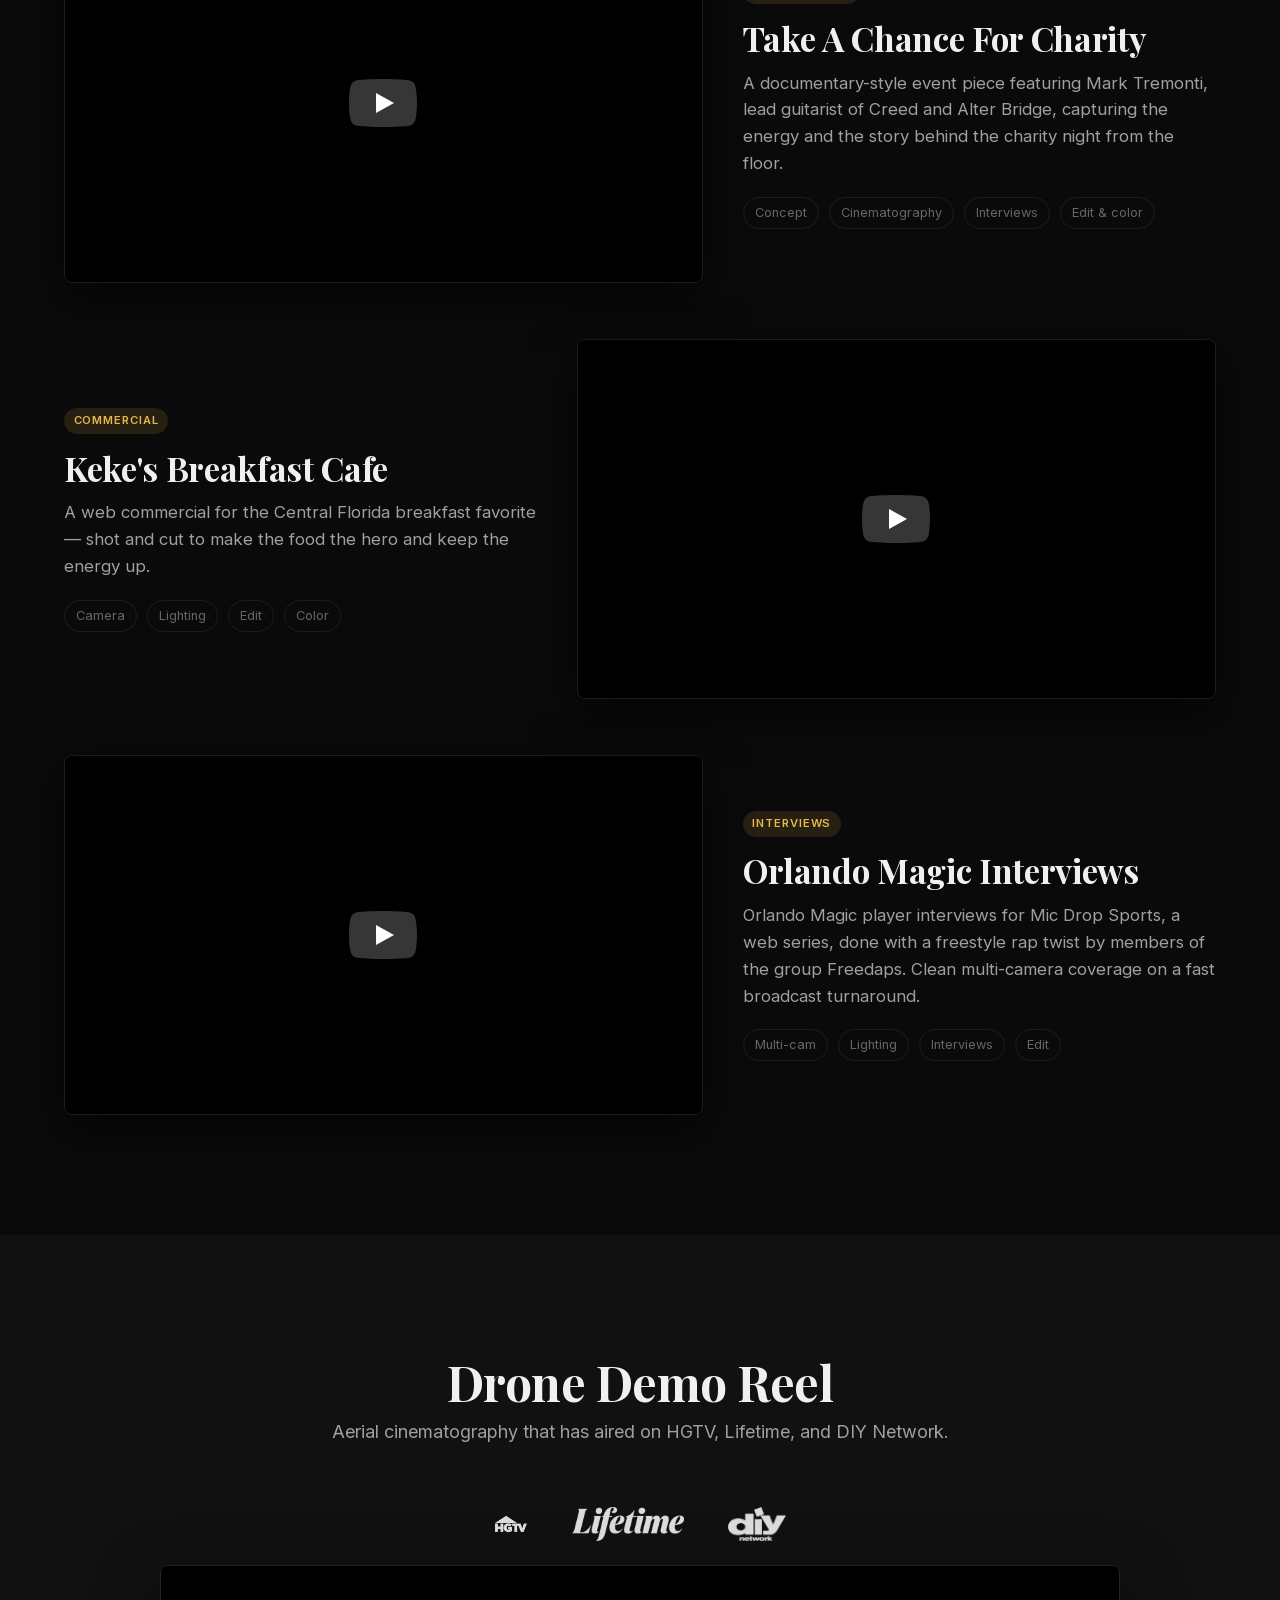
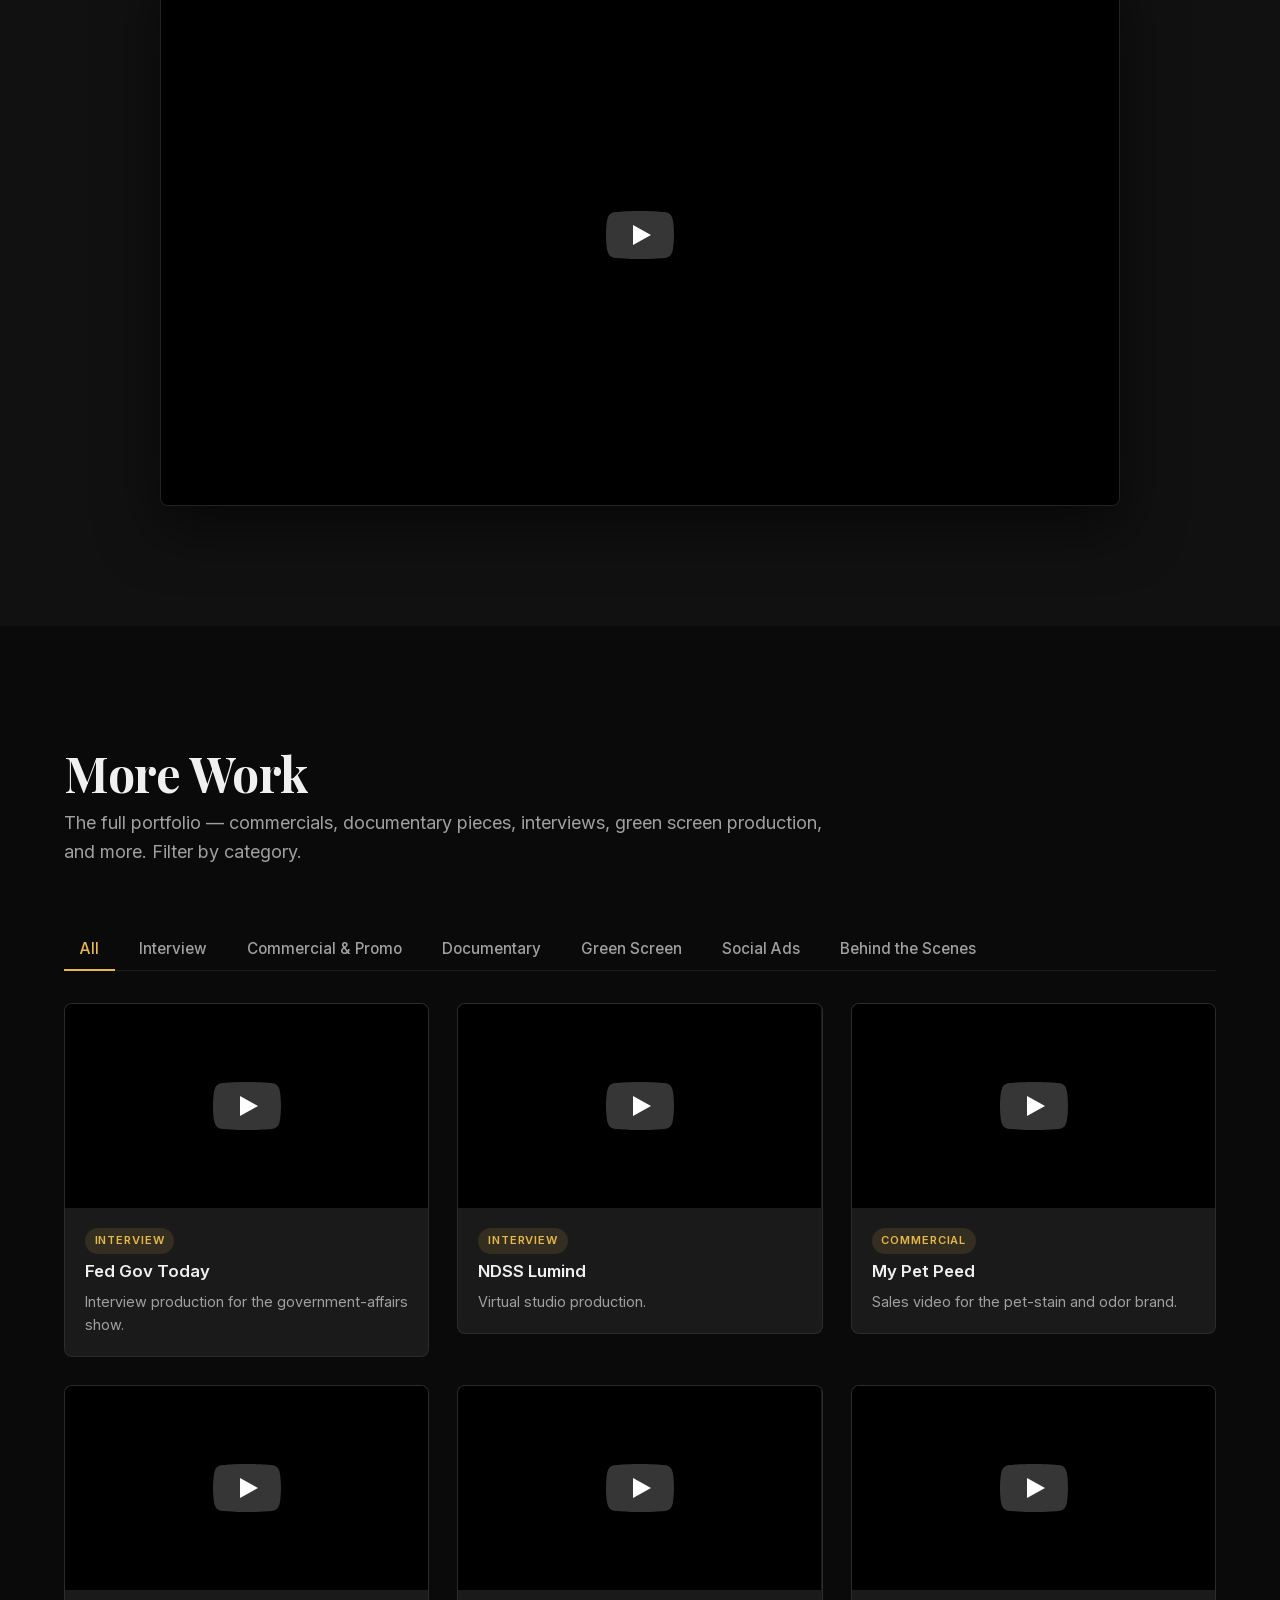
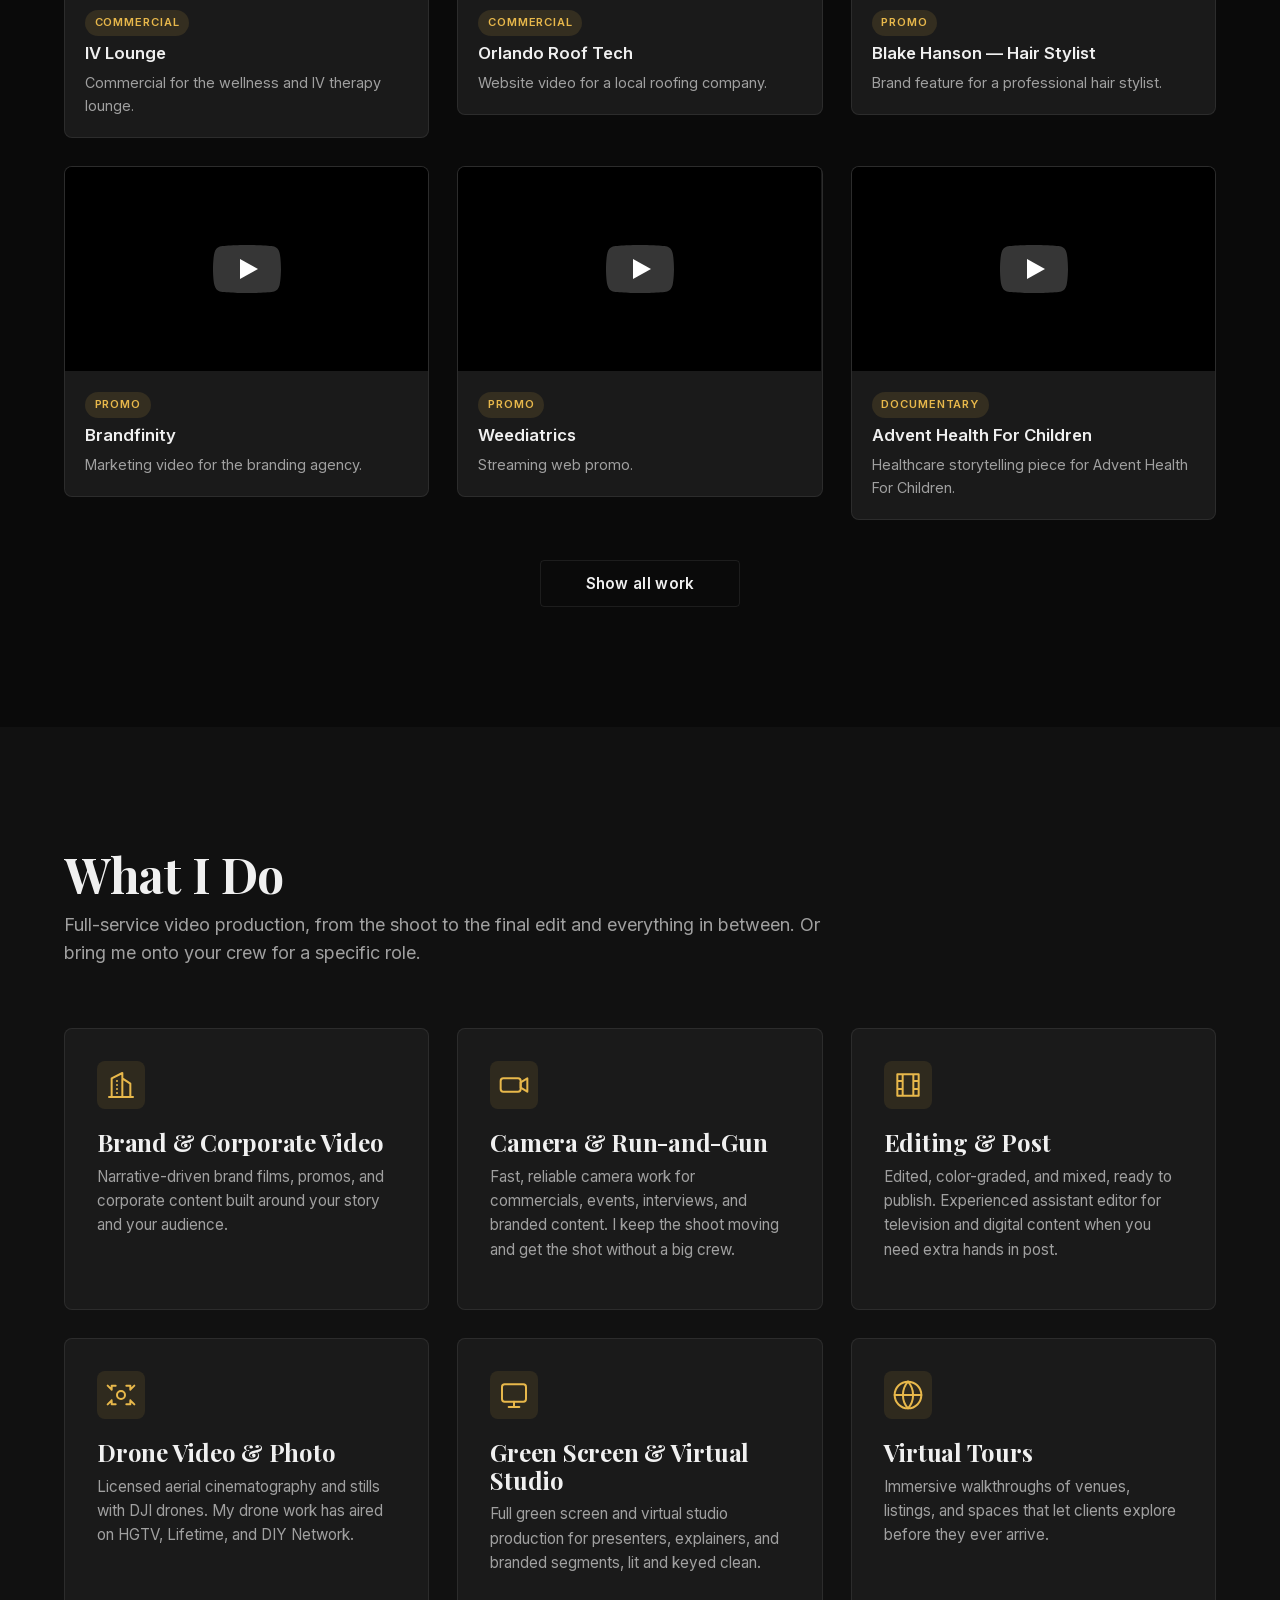
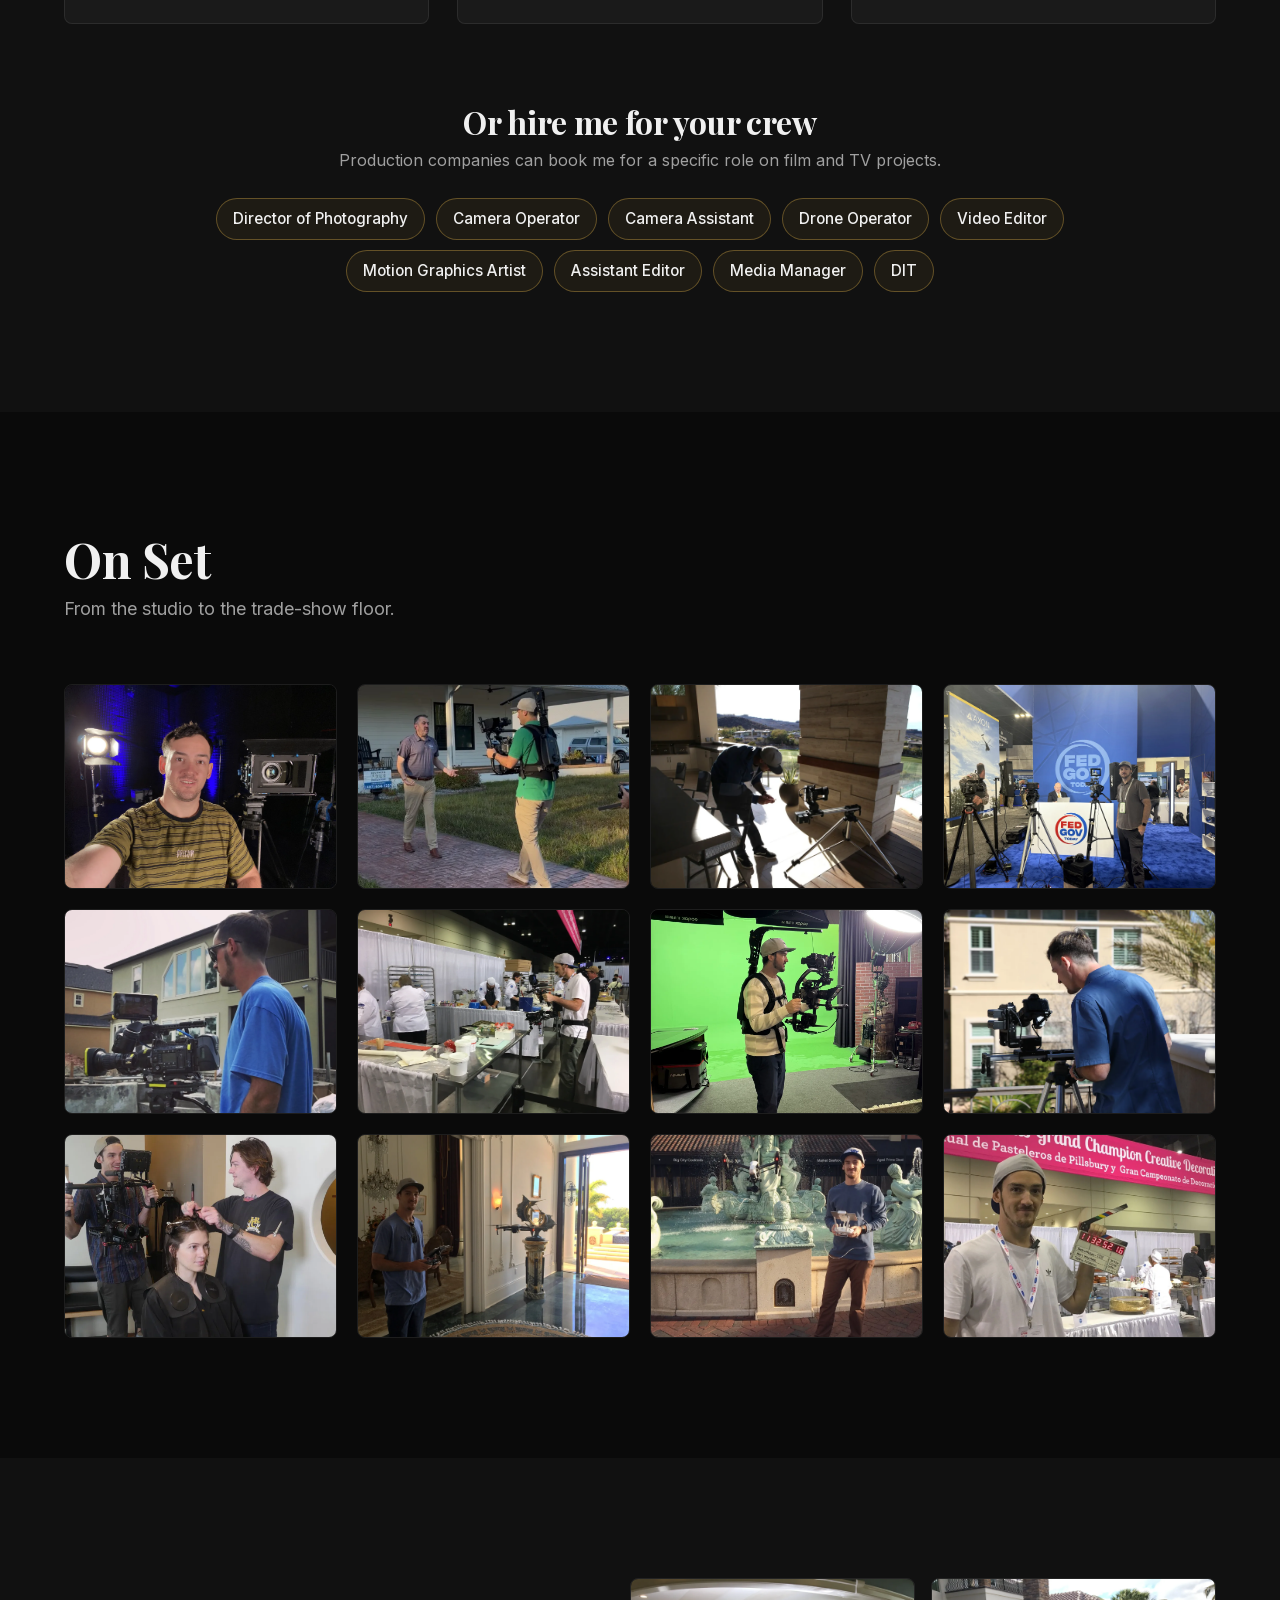
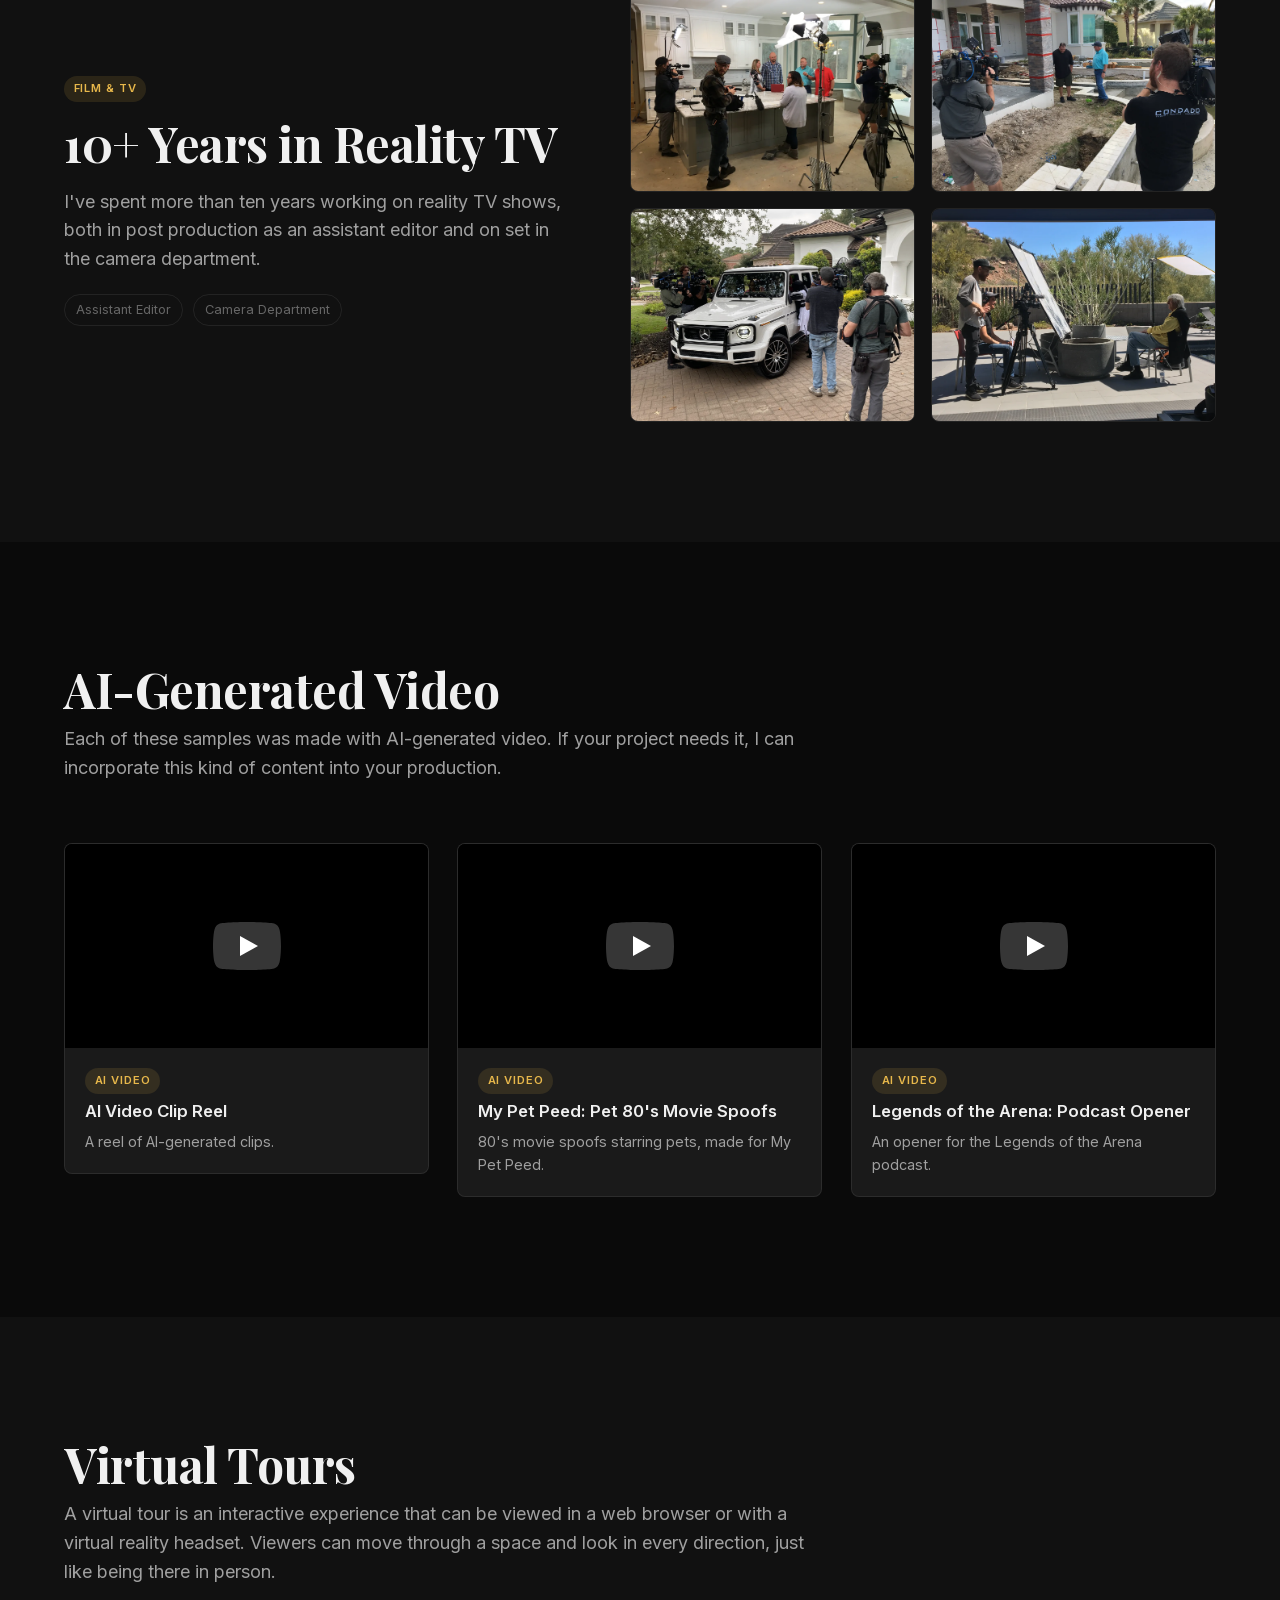
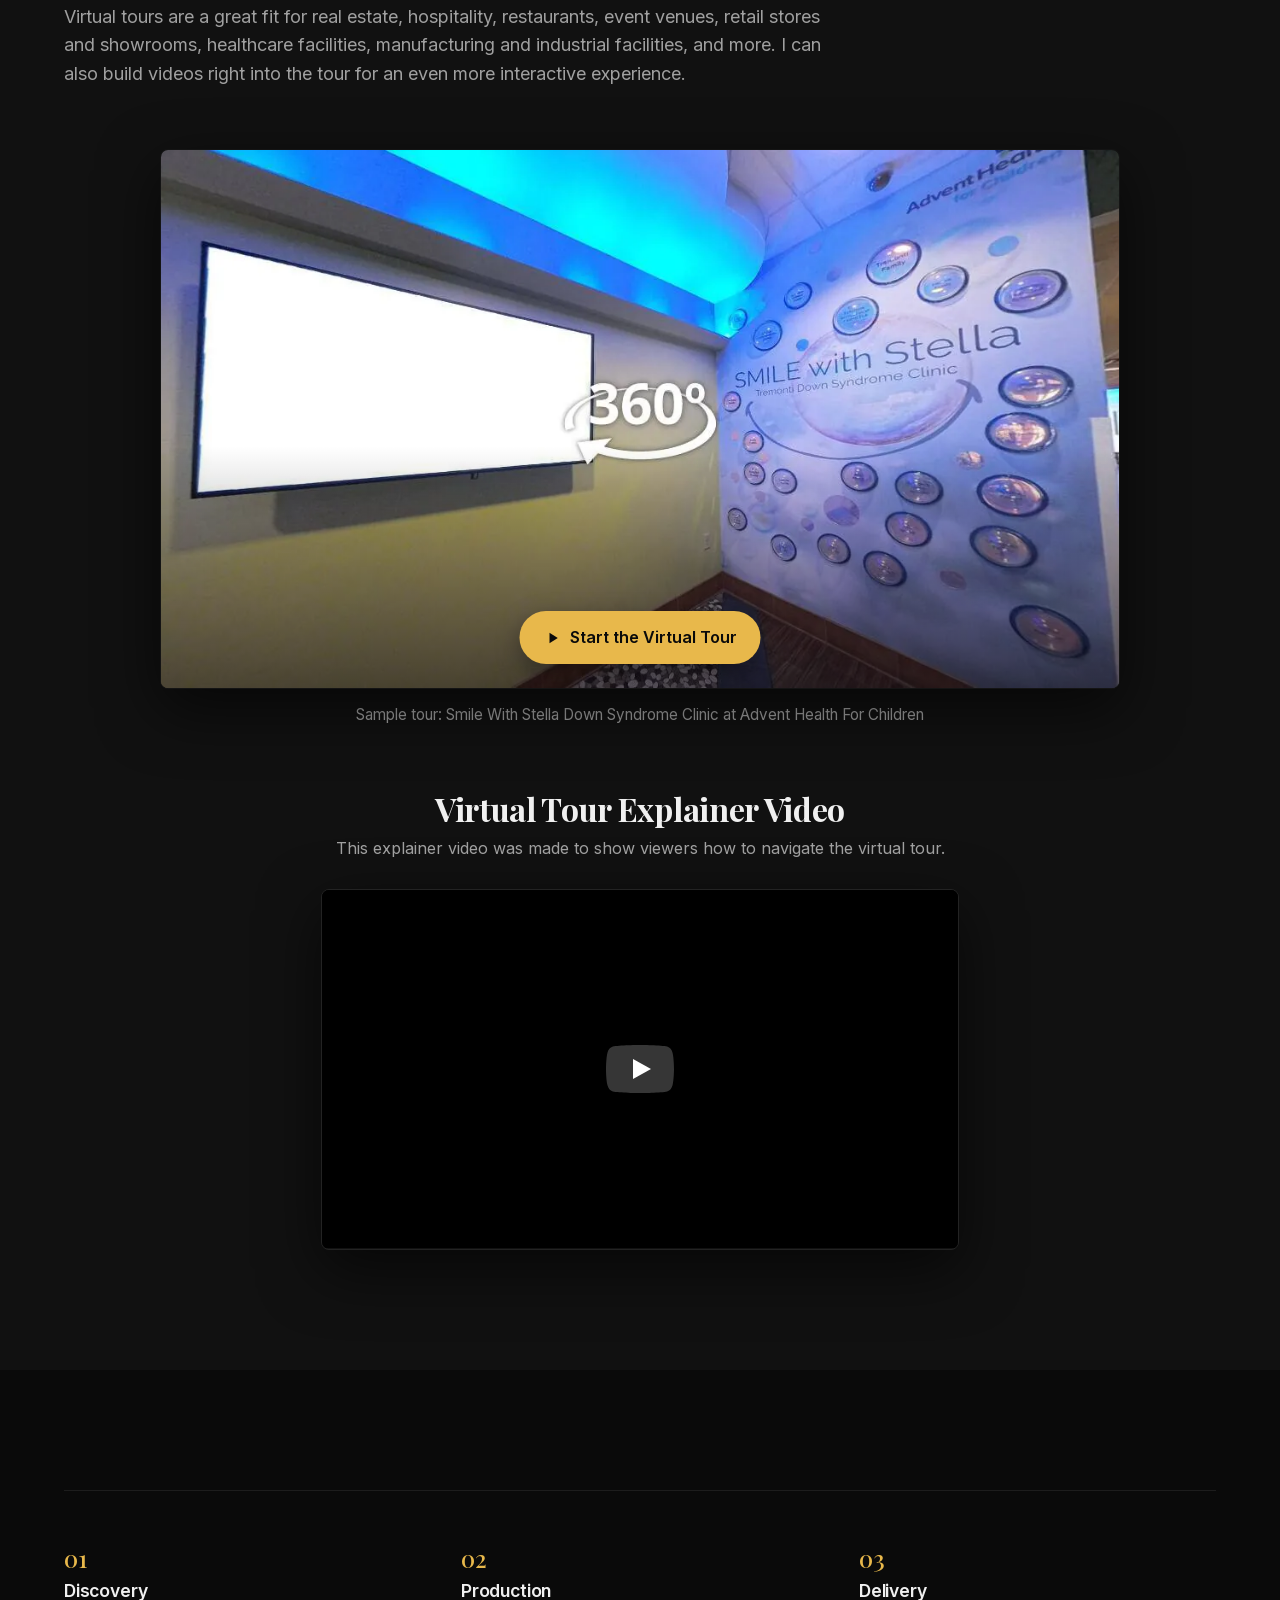
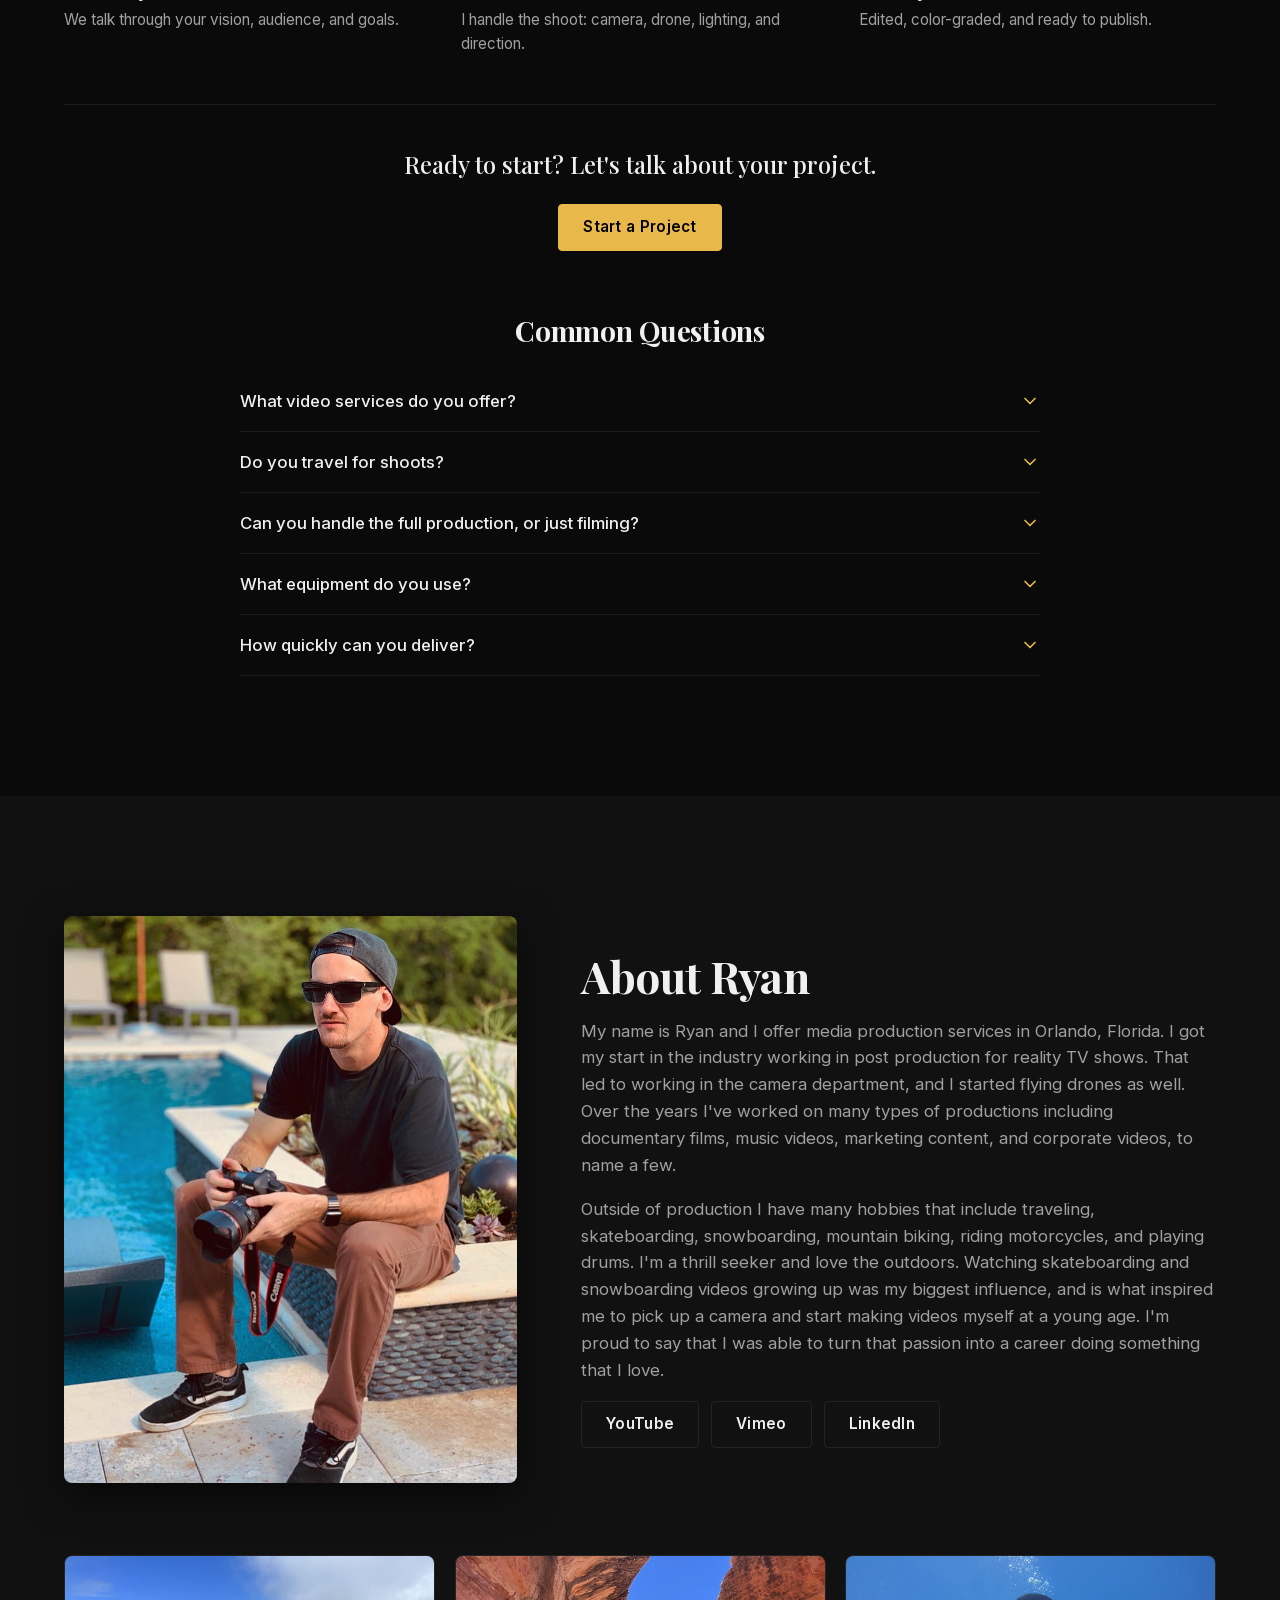
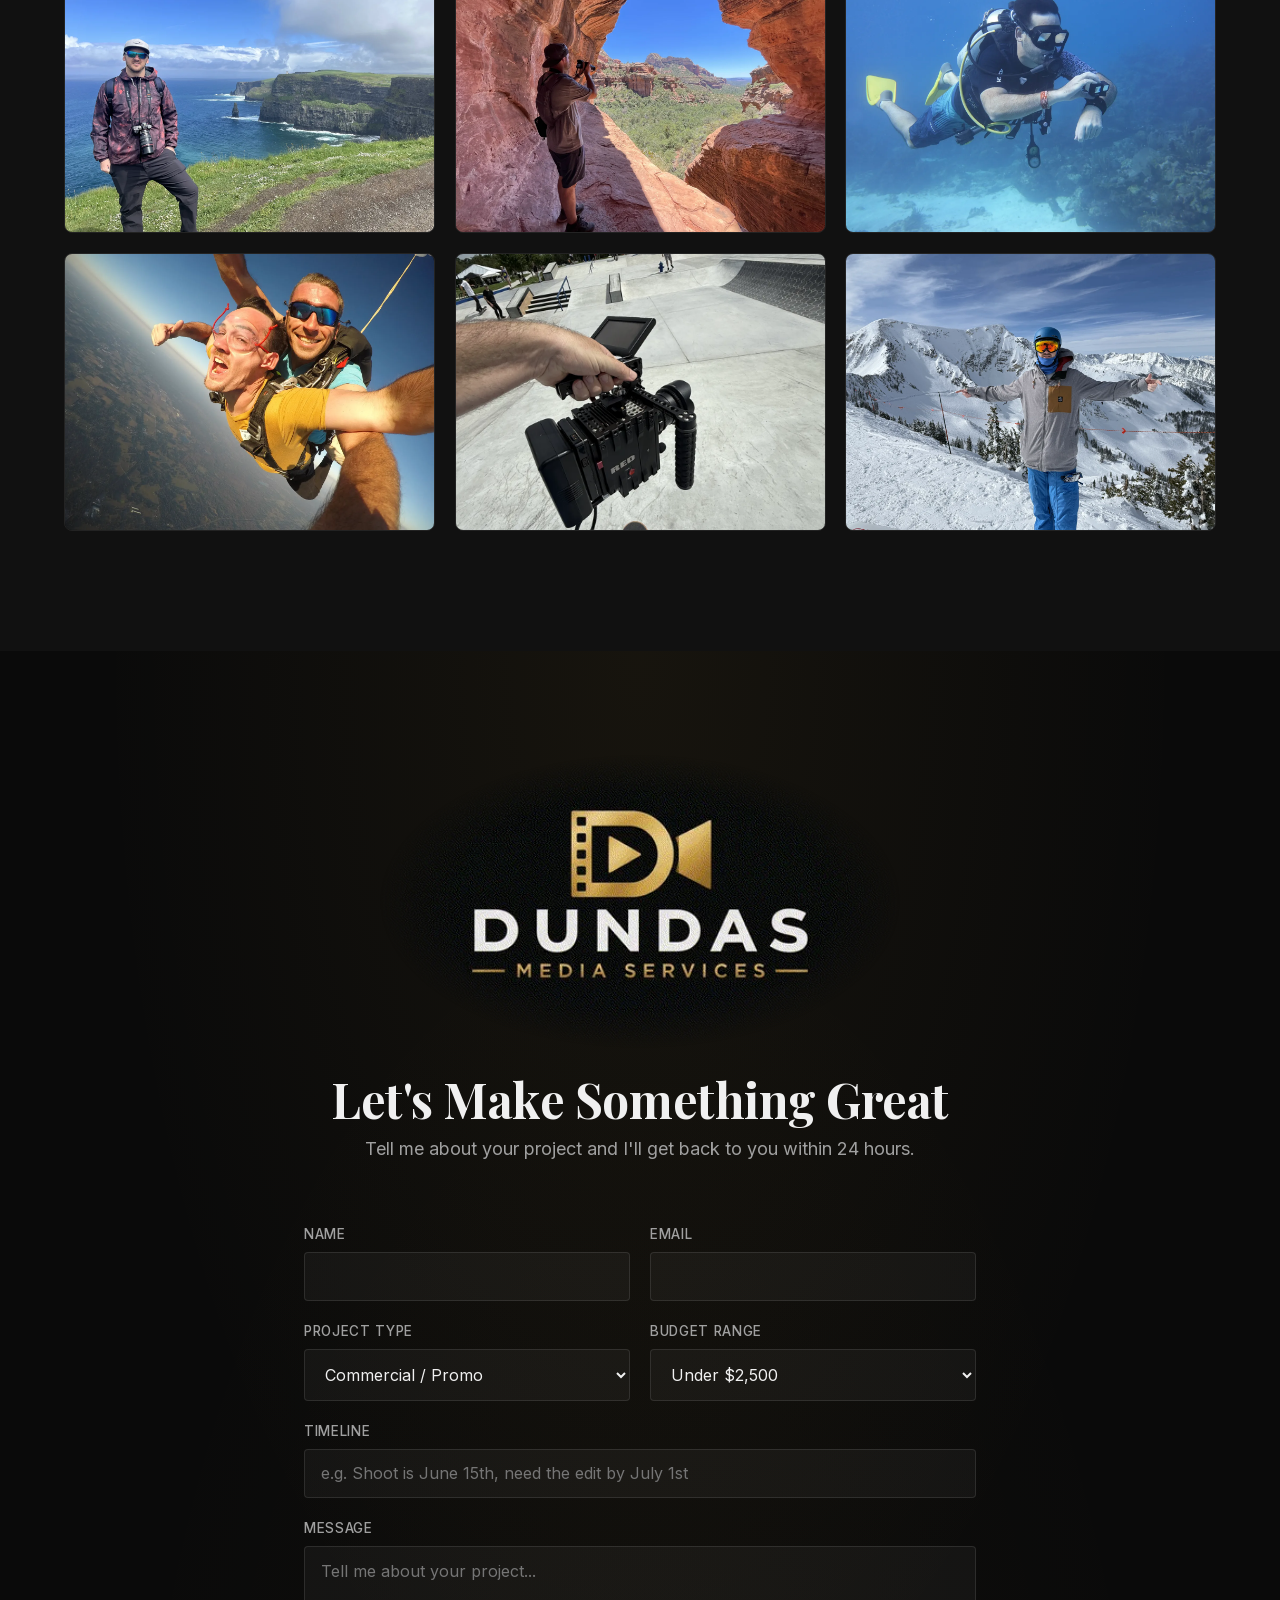
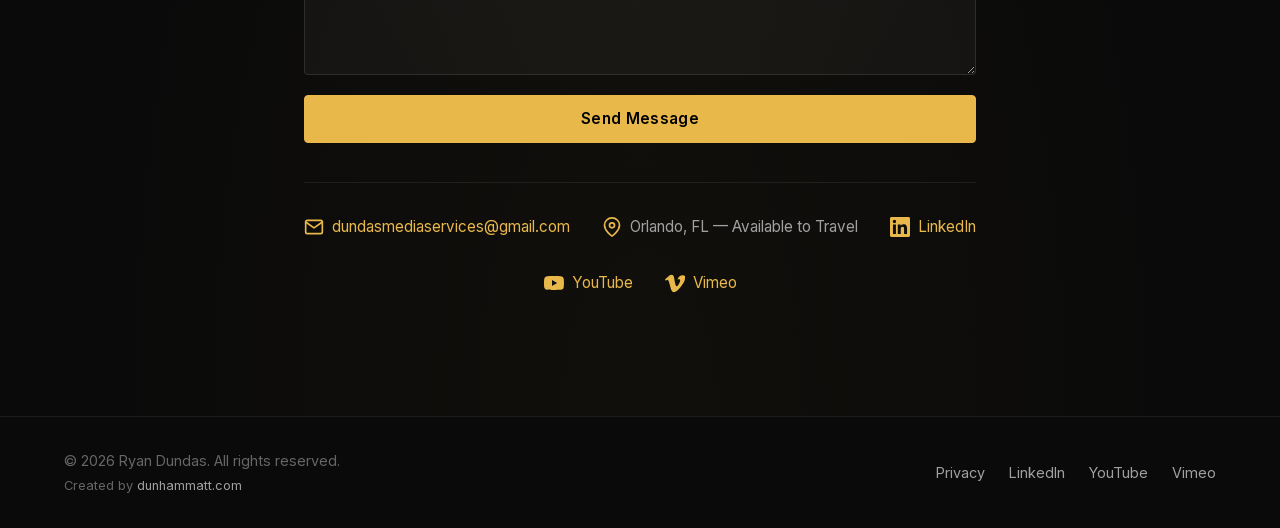
==== commit 68b48c9a: "Revisions V5: section reorder, Keke's size fix, photo viewer, explainer size, process strip, +2 crew" ====
--- a/index.html
+++ b/index.html
@@ -43,7 +43,7 @@
   <link rel="stylesheet" href="vendor/lite-yt-embed.css">
 
   <!-- Site styles -->
-  <link rel="stylesheet" href="styles.css?v=5">
+  <link rel="stylesheet" href="styles.css?v=6">
 
   <!-- Theme + reveal bootstrap (inline, runs before paint to avoid flash) -->
   <script>
@@ -100,7 +100,7 @@
     "mainEntity": [
       {"@type":"Question","name":"What video services do you offer?","acceptedAnswer":{"@type":"Answer","text":"Run-and-gun camera work, drone video and photography, green screen and virtual studio production, virtual tours, and full video editing. I also work as an experienced assistant editor for television and digital content."}},
       {"@type":"Question","name":"Do you travel for shoots?","acceptedAnswer":{"@type":"Answer","text":"Yes. Based in Orlando, I cover all of Central Florida and am available to travel across the US and beyond for the right project."}},
-      {"@type":"Question","name":"Can you handle the full production, or just filming?","acceptedAnswer":{"@type":"Answer","text":"Either. I can run a project start to finish, from filming through editing, color, and delivery, or join your crew in a specific role: director of photography, camera operator, camera assistant, drone operator, video editor, motion graphics artist, or assistant editor."}},
+      {"@type":"Question","name":"Can you handle the full production, or just filming?","acceptedAnswer":{"@type":"Answer","text":"Either. I can run a project start to finish, from filming through editing, color, and delivery, or join your crew in a specific role: director of photography, camera operator, camera assistant, drone operator, video editor, motion graphics artist, assistant editor, media manager, or DIT (digital imaging technician)."}},
       {"@type":"Question","name":"What equipment do you use?","acceptedAnswer":{"@type":"Answer","text":"Professional cinema cameras including the RED Epic Dragon, Canon cinema bodies, DJI drones for aerial work, plus broadcast audio, lighting, and green screen and virtual studio setups. Gear is matched to the project."}},
       {"@type":"Question","name":"How quickly can you deliver?","acceptedAnswer":{"@type":"Answer","text":"It depends on scope. Event and social turnarounds can be quick, while larger branded and documentary pieces run longer. Tell me your deadline and I will give you an honest timeline up front."}}
     ]
@@ -291,6 +291,56 @@
       </div>
     </section>
 
+    <!-- ============ FEATURED WORK ============ -->
+    <section class="section featured" id="featured">
+      <div class="container">
+        <header class="section-header">
+          <h2>Featured Work</h2>
+          <p>A few projects that show the range — from healthcare storytelling to brand commercials and on-camera interviews.</p>
+        </header>
+
+        <div class="featured-list">
+
+          <article class="featured-item">
+            <div class="featured-video">
+              <lite-youtube params="rel=0&amp;modestbranding=1&amp;playsinline=1&amp;iv_load_policy=3" videoid="J9LNhdnq5VU" playlabel="Play: Take A Chance For Charity, featuring Mark Tremonti"></lite-youtube>
+            </div>
+            <div class="featured-info">
+              <span class="badge">Documentary</span>
+              <h3>Take A Chance For Charity</h3>
+              <p>A documentary-style event piece featuring Mark Tremonti, lead guitarist of Creed and Alter Bridge, capturing the energy and the story behind the charity night from the floor.</p>
+              <ul class="featured-tags"><li>Concept</li><li>Cinematography</li><li>Interviews</li><li>Edit &amp; color</li></ul>
+            </div>
+          </article>
+
+          <article class="featured-item">
+            <div class="featured-video">
+              <lite-youtube params="rel=0&amp;modestbranding=1&amp;playsinline=1&amp;iv_load_policy=3" videoid="6_QCsDRAd1U" playlabel="Play: Keke's Breakfast Cafe web commercial"></lite-youtube>
+            </div>
+            <div class="featured-info">
+              <span class="badge">Commercial</span>
+              <h3>Keke's Breakfast Cafe</h3>
+              <p>A web commercial for the Central Florida breakfast favorite — shot and cut to make the food the hero and keep the energy up.</p>
+              <ul class="featured-tags"><li>Camera</li><li>Lighting</li><li>Edit</li><li>Color</li></ul>
+            </div>
+          </article>
+
+          <article class="featured-item">
+            <div class="featured-video">
+              <lite-youtube params="rel=0&amp;modestbranding=1&amp;playsinline=1&amp;iv_load_policy=3" videoid="DpQEZ0RTKIY" playlabel="Play: Mic Drop Sports Orlando Magic interviews"></lite-youtube>
+            </div>
+            <div class="featured-info">
+              <span class="badge">Interviews</span>
+              <h3>Orlando Magic Interviews</h3>
+              <p>Orlando Magic player interviews for Mic Drop Sports, a web series, done with a freestyle rap twist by members of the group Freedaps. Clean multi-camera coverage on a fast broadcast turnaround.</p>
+              <ul class="featured-tags"><li>Multi-cam</li><li>Lighting</li><li>Interviews</li><li>Edit</li></ul>
+            </div>
+          </article>
+
+        </div>
+      </div>
+    </section>
+
     <!-- ============ FEATURED REEL ============ -->
     <section class="section reel" id="reel">
       <div class="container">
@@ -309,56 +359,6 @@
       </div>
     </section>
 
-    <!-- ============ FEATURED WORK ============ -->
-    <section class="section featured" id="featured">
-      <div class="container">
-        <header class="section-header">
-          <h2>Featured Work</h2>
-          <p>A few projects that show the range — from healthcare storytelling to brand commercials and on-camera interviews.</p>
-        </header>
-
-        <div class="featured-list">
-
-          <article class="featured-item">
-            <div class="featured-video">
-              <lite-youtube params="rel=0&amp;modestbranding=1&amp;playsinline=1&amp;iv_load_policy=3" videoid="J9LNhdnq5VU" playlabel="Play: Take A Chance For Charity, featuring Mark Tremonti"></lite-youtube>
-            </div>
-            <div class="featured-info">
-              <span class="badge">Documentary</span>
-              <h3>Take A Chance For Charity</h3>
-              <p>A documentary-style event piece featuring Mark Tremonti, lead guitarist of Creed and Alter Bridge, capturing the energy and the story behind the charity night from the floor.</p>
-              <ul class="featured-tags"><li>Concept</li><li>Cinematography</li><li>Interviews</li><li>Edit &amp; color</li></ul>
-            </div>
-          </article>
-
-          <article class="featured-item">
-            <div class="featured-video">
-              <lite-youtube params="rel=0&amp;modestbranding=1&amp;playsinline=1&amp;iv_load_policy=3" videoid="6_QCsDRAd1U" playlabel="Play: Keke's Breakfast Cafe web commercial"></lite-youtube>
-            </div>
-            <div class="featured-info">
-              <span class="badge">Commercial</span>
-              <h3>Keke's Breakfast Cafe</h3>
-              <p>A web commercial for the Central Florida breakfast favorite — shot and cut to make the food the hero and keep the energy up.</p>
-              <ul class="featured-tags"><li>Camera</li><li>Lighting</li><li>Edit</li><li>Color</li></ul>
-            </div>
-          </article>
-
-          <article class="featured-item">
-            <div class="featured-video">
-              <lite-youtube params="rel=0&amp;modestbranding=1&amp;playsinline=1&amp;iv_load_policy=3" videoid="DpQEZ0RTKIY" playlabel="Play: Mic Drop Sports Orlando Magic interviews"></lite-youtube>
-            </div>
-            <div class="featured-info">
-              <span class="badge">Interviews</span>
-              <h3>Orlando Magic Interviews</h3>
-              <p>Orlando Magic player interviews for Mic Drop Sports, a web series, done with a freestyle rap twist by members of the group Freedaps. Clean multi-camera coverage on a fast broadcast turnaround.</p>
-              <ul class="featured-tags"><li>Multi-cam</li><li>Lighting</li><li>Interviews</li><li>Edit</li></ul>
-            </div>
-          </article>
-
-        </div>
-      </div>
-    </section>
-
     <!-- ============ WORK ============ -->
     <section class="section work" id="work">
       <div class="container">
@@ -429,7 +429,7 @@
           <article class="video-card" data-category="commercial">
             <lite-youtube params="rel=0&amp;modestbranding=1&amp;playsinline=1&amp;controls=0&amp;iv_load_policy=3" videoid="oxaxxYMl7RQ" playlabel="Play: Blake Hanson hair stylist feature"></lite-youtube>
             <div class="video-meta">
-              <span class="badge">Commercial</span>
+              <span class="badge">Promo</span>
               <h3>Blake Hanson — Hair Stylist</h3>
               <p>Brand feature for a professional hair stylist.</p>
             </div>
@@ -579,6 +579,86 @@
         <div class="work-more">
           <button id="work-show-more" class="btn btn-outline" type="button" aria-controls="work" hidden>Show all work</button>
         </div>
+      </div>
+    </section>
+
+    <!-- ============ SERVICES ============ -->
+    <section class="section services" id="services">
+      <div class="container">
+        <header class="section-header">
+          <h2>What I Do</h2>
+          <p>Full-service video production, from the shoot to the final edit and everything in between. Or bring me onto your crew for a specific role.</p>
+        </header>
+
+        <div class="service-grid">
+
+          <article class="service-card">
+            <div class="service-icon" aria-hidden="true">
+              <svg width="32" height="32" viewBox="0 0 24 24" fill="none" stroke="currentColor" stroke-width="1.5" stroke-linecap="round" stroke-linejoin="round"><path d="M3 21h18M5 21V7l8-4v18M19 21V11l-6-4M9 9v.01M9 12v.01M9 15v.01M9 18v.01"/></svg>
+            </div>
+            <h3>Brand &amp; Corporate Video</h3>
+            <p>Narrative-driven brand films, promos, and corporate content built around your story and your audience.</p>
+          </article>
+
+          <article class="service-card">
+            <div class="service-icon" aria-hidden="true">
+              <svg width="32" height="32" viewBox="0 0 24 24" fill="none" stroke="currentColor" stroke-width="1.5" stroke-linecap="round" stroke-linejoin="round"><rect x="2" y="7" width="15" height="10" rx="2"/><path d="M17 10l5-3v10l-5-3z"/></svg>
+            </div>
+            <h3>Camera &amp; Run-and-Gun</h3>
+            <p>Fast, reliable camera work for commercials, events, interviews, and branded content. I keep the shoot moving and get the shot without a big crew.</p>
+          </article>
+
+          <article class="service-card">
+            <div class="service-icon" aria-hidden="true">
+              <svg width="32" height="32" viewBox="0 0 24 24" fill="none" stroke="currentColor" stroke-width="1.5" stroke-linecap="round" stroke-linejoin="round"><path d="M4 4h16v16H4zM8 4v16M16 4v16M4 9h4M4 15h4M16 9h4M16 15h4"/></svg>
+            </div>
+            <h3>Editing &amp; Post</h3>
+            <p>Edited, color-graded, and mixed, ready to publish. Experienced assistant editor for television and digital content when you need extra hands in post.</p>
+          </article>
+
+          <article class="service-card">
+            <div class="service-icon" aria-hidden="true">
+              <svg width="32" height="32" viewBox="0 0 24 24" fill="none" stroke="currentColor" stroke-width="1.5" stroke-linecap="round" stroke-linejoin="round"><circle cx="12" cy="12" r="3"/><path d="M5 8L2 5m17 3l3-3M5 16l-3 3m17-3l3 3M8 5H5v3m11-3h3v3M8 19H5v-3m11 3h3v-3"/></svg>
+            </div>
+            <h3>Drone Video &amp; Photo</h3>
+            <p>Licensed aerial cinematography and stills with DJI drones. My drone work has aired on HGTV, Lifetime, and DIY Network.</p>
+          </article>
+
+          <article class="service-card">
+            <div class="service-icon" aria-hidden="true">
+              <svg width="32" height="32" viewBox="0 0 24 24" fill="none" stroke="currentColor" stroke-width="1.5" stroke-linecap="round" stroke-linejoin="round"><rect x="3" y="4" width="18" height="13" rx="2"/><path d="M8 21h8M12 17v4"/></svg>
+            </div>
+            <h3>Green Screen &amp; Virtual Studio</h3>
+            <p>Full green screen and virtual studio production for presenters, explainers, and branded segments, lit and keyed clean.</p>
+          </article>
+
+          <article class="service-card">
+            <div class="service-icon" aria-hidden="true">
+              <svg width="32" height="32" viewBox="0 0 24 24" fill="none" stroke="currentColor" stroke-width="1.5" stroke-linecap="round" stroke-linejoin="round"><circle cx="12" cy="12" r="10"/><path d="M2 12h20M12 2a15 15 0 0 1 0 20M12 2a15 15 0 0 0 0 20"/></svg>
+            </div>
+            <h3>Virtual Tours</h3>
+            <p>Immersive walkthroughs of venues, listings, and spaces that let clients explore before they ever arrive.</p>
+          </article>
+
+        </div>
+
+        <!-- Crew roles (big picture: production companies can book Ryan for one role) -->
+        <div class="crew-roles">
+          <h3>Or hire me for your crew</h3>
+          <p>Production companies can book me for a specific role on film and TV projects.</p>
+          <ul class="crew-role-list" aria-label="Crew roles">
+            <li>Director of Photography</li>
+            <li>Camera Operator</li>
+            <li>Camera Assistant</li>
+            <li>Drone Operator</li>
+            <li>Video Editor</li>
+            <li>Motion Graphics Artist</li>
+            <li>Assistant Editor</li>
+            <li>Media Manager</li>
+            <li>DIT</li>
+          </ul>
+        </div>
+
       </div>
     </section>
 
@@ -629,103 +709,6 @@
       </div>
     </section>
 
-    <!-- ============ SERVICES ============ -->
-    <section class="section services" id="services">
-      <div class="container">
-        <header class="section-header">
-          <h2>What I Do</h2>
-          <p>Full-service video production, from the shoot to the final edit and everything in between. Or bring me onto your crew for a specific role.</p>
-        </header>
-
-        <div class="service-grid">
-
-          <article class="service-card">
-            <div class="service-icon" aria-hidden="true">
-              <svg width="32" height="32" viewBox="0 0 24 24" fill="none" stroke="currentColor" stroke-width="1.5" stroke-linecap="round" stroke-linejoin="round"><path d="M3 21h18M5 21V7l8-4v18M19 21V11l-6-4M9 9v.01M9 12v.01M9 15v.01M9 18v.01"/></svg>
-            </div>
-            <h3>Brand &amp; Corporate Video</h3>
-            <p>Narrative-driven brand films, promos, and corporate content built around your story and your audience.</p>
-          </article>
-
-          <article class="service-card">
-            <div class="service-icon" aria-hidden="true">
-              <svg width="32" height="32" viewBox="0 0 24 24" fill="none" stroke="currentColor" stroke-width="1.5" stroke-linecap="round" stroke-linejoin="round"><rect x="2" y="7" width="15" height="10" rx="2"/><path d="M17 10l5-3v10l-5-3z"/></svg>
-            </div>
-            <h3>Camera &amp; Run-and-Gun</h3>
-            <p>Fast, reliable camera work for commercials, events, interviews, and branded content. I keep the shoot moving and get the shot without a big crew.</p>
-          </article>
-
-          <article class="service-card">
-            <div class="service-icon" aria-hidden="true">
-              <svg width="32" height="32" viewBox="0 0 24 24" fill="none" stroke="currentColor" stroke-width="1.5" stroke-linecap="round" stroke-linejoin="round"><path d="M4 4h16v16H4zM8 4v16M16 4v16M4 9h4M4 15h4M16 9h4M16 15h4"/></svg>
-            </div>
-            <h3>Editing &amp; Post</h3>
-            <p>Edited, color-graded, and mixed, ready to publish. Experienced assistant editor for television and digital content when you need extra hands in post.</p>
-          </article>
-
-          <article class="service-card">
-            <div class="service-icon" aria-hidden="true">
-              <svg width="32" height="32" viewBox="0 0 24 24" fill="none" stroke="currentColor" stroke-width="1.5" stroke-linecap="round" stroke-linejoin="round"><circle cx="12" cy="12" r="3"/><path d="M5 8L2 5m17 3l3-3M5 16l-3 3m17-3l3 3M8 5H5v3m11-3h3v3M8 19H5v-3m11 3h3v-3"/></svg>
-            </div>
-            <h3>Drone Video &amp; Photo</h3>
-            <p>Licensed aerial cinematography and stills with DJI drones. My drone work has aired on HGTV, Lifetime, and DIY Network.</p>
-          </article>
-
-          <article class="service-card">
-            <div class="service-icon" aria-hidden="true">
-              <svg width="32" height="32" viewBox="0 0 24 24" fill="none" stroke="currentColor" stroke-width="1.5" stroke-linecap="round" stroke-linejoin="round"><rect x="3" y="4" width="18" height="13" rx="2"/><path d="M8 21h8M12 17v4"/></svg>
-            </div>
-            <h3>Green Screen &amp; Virtual Studio</h3>
-            <p>Full green screen and virtual studio production for presenters, explainers, and branded segments, lit and keyed clean.</p>
-          </article>
-
-          <article class="service-card">
-            <div class="service-icon" aria-hidden="true">
-              <svg width="32" height="32" viewBox="0 0 24 24" fill="none" stroke="currentColor" stroke-width="1.5" stroke-linecap="round" stroke-linejoin="round"><circle cx="12" cy="12" r="10"/><path d="M2 12h20M12 2a15 15 0 0 1 0 20M12 2a15 15 0 0 0 0 20"/></svg>
-            </div>
-            <h3>Virtual Tours</h3>
-            <p>Immersive walkthroughs of venues, listings, and spaces that let clients explore before they ever arrive.</p>
-          </article>
-
-        </div>
-
-        <!-- Crew roles (big picture: production companies can book Ryan for one role) -->
-        <div class="crew-roles">
-          <h3>Or hire me for your crew</h3>
-          <p>Production companies can book me for a specific role on film and TV projects.</p>
-          <ul class="crew-role-list" aria-label="Crew roles">
-            <li>Director of Photography</li>
-            <li>Camera Operator</li>
-            <li>Camera Assistant</li>
-            <li>Drone Operator</li>
-            <li>Video Editor</li>
-            <li>Motion Graphics Artist</li>
-            <li>Assistant Editor</li>
-          </ul>
-        </div>
-
-        <!-- Process -->
-        <div class="process">
-          <div class="process-step">
-            <span class="step-num">01</span>
-            <h4>Discovery</h4>
-            <p>We talk through your vision, audience, and goals.</p>
-          </div>
-          <div class="process-step">
-            <span class="step-num">02</span>
-            <h4>Production</h4>
-            <p>I handle the shoot: camera, drone, lighting, and direction.</p>
-          </div>
-          <div class="process-step">
-            <span class="step-num">03</span>
-            <h4>Delivery</h4>
-            <p>Edited, color-graded, and ready to publish.</p>
-          </div>
-        </div>
-
-      </div>
-    </section>
-
     <!-- ============ AI-GENERATED VIDEO ============ -->
     <section class="section ai-video" id="ai-video">
       <div class="container">
@@ -804,6 +787,25 @@
     <!-- ============ START A PROJECT + FAQ ============ -->
     <section class="section next-step" aria-label="Start a project">
       <div class="container">
+        <!-- Process (V5: moved here from Services, right above the Start-a-Project CTA) -->
+        <div class="process">
+          <div class="process-step">
+            <span class="step-num">01</span>
+            <h4>Discovery</h4>
+            <p>We talk through your vision, audience, and goals.</p>
+          </div>
+          <div class="process-step">
+            <span class="step-num">02</span>
+            <h4>Production</h4>
+            <p>I handle the shoot: camera, drone, lighting, and direction.</p>
+          </div>
+          <div class="process-step">
+            <span class="step-num">03</span>
+            <h4>Delivery</h4>
+            <p>Edited, color-graded, and ready to publish.</p>
+          </div>
+        </div>
+
         <div class="services-cta">
           <p>Ready to start? Let's talk about your project.</p>
           <a href="#contact" class="btn btn-primary">Start a Project</a>
@@ -834,7 +836,7 @@
               <span>Can you handle the full production, or just filming?</span>
               <svg class="faq-chev" width="20" height="20" viewBox="0 0 24 24" fill="none" stroke="currentColor" stroke-width="2" stroke-linecap="round" stroke-linejoin="round" aria-hidden="true"><polyline points="6 9 12 15 18 9"/></svg>
             </button>
-            <div class="faq-a"><p>Either. I can run a project start to finish, from filming through editing, color, and delivery, or join your crew in a specific role: director of photography, camera operator, camera assistant, drone operator, video editor, motion graphics artist, or assistant editor.</p></div>
+            <div class="faq-a"><p>Either. I can run a project start to finish, from filming through editing, color, and delivery, or join your crew in a specific role: director of photography, camera operator, camera assistant, drone operator, video editor, motion graphics artist, assistant editor, media manager, or DIT (digital imaging technician).</p></div>
           </div>
 
           <div class="faq-item">
@@ -905,18 +907,16 @@
           <p>Tell me about your project and I'll get back to you within 24 hours.</p>
         </header>
 
-        <form method="POST" action="https://api.web3forms.com/submit" class="contact-form" id="contact-form">
-          <!-- Web3Forms (2026-11-06, replaced FormSubmit after a multi-hour outage).
-               The access key is public by design: it only lets this form send to
-               Ryan's inbox, and his address never appears in the page source.
-               The visitor's "email" field becomes the reply-to automatically. -->
-          <input type="hidden" name="access_key" value="REPLACE_WITH_WEB3FORMS_KEY">
-          <input type="hidden" name="subject" value="New inquiry from dundasmediaservices.com">
-          <input type="hidden" name="from_name" value="dundasmediaservices.com">
-          <!-- No-JS fallback only: where Web3Forms sends the visitor after a plain POST. -->
-          <input type="hidden" name="redirect" value="https://dundasmediaservices.com/#contact">
-          <!-- Honeypot: bots tick it, humans never see it -->
-          <input type="checkbox" name="botcheck" tabindex="-1" autocomplete="off" aria-hidden="true" style="display:none;">
+        <form method="POST" class="contact-form" id="contact-form">
+          <!-- FormSubmit.co endpoint (with Ryan's address) is assembled by main.js at
+               runtime so the email never appears in the page source for scrapers. -->
+          <input type="hidden" name="_subject" value="New inquiry from dundasmediaservices.com">
+          <input type="hidden" name="_template" value="table">
+          <input type="hidden" name="_captcha" value="false">
+          <input type="hidden" name="_next" value="https://dundasmediaservices.com/#contact">
+          <!-- honeypot: bots fill this, humans can't see it -->
+          <input type="text" name="_honey" tabindex="-1" autocomplete="off" aria-hidden="true" style="position:absolute;left:-9999px;">
+
 
           <div class="form-row">
             <div class="form-field">
@@ -966,12 +966,6 @@
           </div>
 
           <button type="submit" class="btn btn-primary btn-block" id="submit-btn">Send Message</button>
-
-          <!-- Shown if the form service can't be reached, so no inquiry is silently lost. -->
-          <p class="form-error" id="form-error" role="alert" hidden>
-            Sorry, your message didn't go through. Please try again, or email me directly at
-            <a href="#contact" class="js-email">my email</a>.
-          </p>
         </form>
 
         <div class="contact-success" id="contact-success" hidden>
@@ -1022,8 +1016,17 @@
     </div>
   </footer>
 
+  <!-- Photo viewer (V5): On Set, Reality TV and About photos open here full screen.
+       Native <dialog>: Esc closes, focus is kept inside, the page behind is inert. -->
+  <dialog class="lightbox" id="lightbox" aria-label="Photo viewer">
+    <button class="lightbox-close" type="button" aria-label="Close photo">
+      <svg width="22" height="22" viewBox="0 0 24 24" fill="none" stroke="currentColor" stroke-width="2.2" stroke-linecap="round" aria-hidden="true"><path d="M18 6 6 18M6 6l12 12"/></svg>
+    </button>
+    <img class="lightbox-img" src="data:," alt="">
+  </dialog>
+
   <!-- Scripts -->
   <script src="vendor/lite-yt-embed.js" defer></script>
-  <script src="main.js?v=5" defer></script>
+  <script src="main.js?v=6" defer></script>
 </body>
 </html>
--- a/styles.css
+++ b/styles.css
@@ -466,9 +466,8 @@
 }
 
 /* ---------- Featured reel ---------- */
-.reel { padding-bottom: 3rem; }
-/* Chapter alternation (see Services note): give Featured + About the secondary ground. */
-.featured { background: var(--bg-secondary); }
+/* Chapter alternation (see the Services note for the full V5 order). */
+.reel { background: var(--bg-secondary); }
 .about { background: var(--bg-secondary); }
 .reel-frame {
   max-width: 960px;
@@ -586,6 +585,10 @@
   align-items: center;
 }
 .featured-item:nth-child(even) .featured-video { order: 2; }
+/* V5 fix: flip the column widths too, so the video on an even (mirrored) row gets the
+   same wide 1.35fr column as the others. Before this, Keke's sat in the 1fr column and
+   played ~470px wide vs ~640px for the other two. */
+.featured-item:nth-child(even) { grid-template-columns: 1fr 1.35fr; }
 .featured-video {
   border-radius: var(--radius-md);
   overflow: hidden;
@@ -623,12 +626,13 @@
   border-radius: 999px;
 }
 @media (max-width: 820px) {
-  .featured-item { grid-template-columns: 1fr; gap: 1.5rem; }
+  .featured-item,
+  .featured-item:nth-child(even) { grid-template-columns: 1fr; gap: 1.5rem; }
   .featured-item:nth-child(even) .featured-video { order: 0; }
 }
 
 /* ---------- On-set photo grid ---------- */
-.onset { background: var(--bg-secondary); }
+/* V5: On Set sits on the dark ground (between What I Do and Reality TV). */
 .onset-grid {
   display: grid;
   grid-template-columns: repeat(4, 1fr);
@@ -654,6 +658,7 @@
 @media (max-width: 480px) { .onset-grid { grid-template-columns: 1fr; } }
 
 /* ---------- Reality TV (10+ years, post + camera dept) ---------- */
+.rtv { background: var(--bg-secondary); }
 .rtv-grid {
   display: grid;
   grid-template-columns: 1fr 1.15fr;
@@ -797,13 +802,15 @@
 
 /* ---------- Services ---------- */
 /* Section grounds alternate dark / secondary down the page so the long scroll
-   reads as distinct chapters: reel, work, reality TV, AI video + start-a-project
-   dark; featured, on set, services, about secondary. */
+   reads as distinct chapters. V5 order (2026-11-09):
+   trust S > featured D > reel S > work D > services S > on set D > reality TV S >
+   AI video D > virtual tours S > process + start-a-project + FAQ D > about S > contact D. */
 .services { background: var(--bg-secondary); }
-.services .process { margin-bottom: 0; }
-/* V4: Virtual Tours (secondary ground) now sits between AI video and Start-a-project,
-   so Start-a-project + FAQ is its own dark chapter with normal padding. */
 .virtual-tour { background: var(--bg-secondary); }
+/* V5: the Discovery / Production / Delivery strip moved into Start-a-project, above the CTA. */
+.next-step .process { margin-bottom: 0.5rem; }
+/* V5: crew roles are now the last block in What I Do, so drop the gap that used to sit above the process strip. */
+.services .crew-roles { margin-bottom: 0; }
 
 /* Crew roles: book Ryan for one position on a production. */
 .crew-roles {
@@ -1102,7 +1109,6 @@
   font-size: 0.95rem;
 }
 .tour-explainer {
-  max-width: 960px;
   margin: 4rem auto 0;
   text-align: center;
 }
@@ -1117,6 +1123,10 @@
   max-width: 620px;
 }
 .tour-explainer-frame {
+  /* V5: same width as a Featured Work video (that grid: 1.35fr | 2.5rem gap | 1fr),
+     so it reads smaller than the 960px tour above. Full width where Featured stacks. */
+  width: calc((100% - 2.5rem) * 1.35 / 2.35);
+  margin: 0 auto;
   border-radius: var(--radius-md);
   overflow: hidden;
   border: 1px solid var(--border);
@@ -1126,6 +1136,9 @@
   width: 100%;
   max-width: 100%; /* lite-youtube defaults to 720px; fill the frame */
   aspect-ratio: 16 / 9;
+}
+@media (max-width: 820px) {
+  .tour-explainer-frame { width: 100%; }
 }
 @media (max-width: 600px) {
   /* Taller window on phones so the tour is easier to drag around in. */
@@ -1226,20 +1239,6 @@
   margin: 0 0 0.5rem;
 }
 .contact-success p { color: #a0a0a0; margin: 0; }
-
-/* Inline send-failure message (Web3Forms switch, 2026-11-06). The contact section
-   is always dark, so these colors are fixed rather than theme tokens. */
-.form-error {
-  margin: 1rem 0 0;
-  padding: 0.9rem 1rem;
-  border: 1px solid rgba(240, 128, 96, 0.5);
-  border-radius: var(--radius-md);
-  background: rgba(240, 128, 96, 0.1);
-  color: #f0f0f0;
-  font-size: 0.95rem;
-  line-height: 1.55;
-}
-.form-error a { color: #e8b84b; text-decoration: underline; overflow-wrap: anywhere; }
 
 .contact-details {
   display: flex;
@@ -1390,6 +1389,71 @@
 }
 @keyframes cardFade {
   from { opacity: 0; transform: translateY(10px); }
+  to   { opacity: 1; transform: none; }
+}
+
+/* ---------- Photo viewer (V5) ---------- */
+/* On Set, Reality TV and About photos open full screen in a native <dialog>. */
+.zoomable { cursor: zoom-in; }
+.zoomable:focus-visible { outline: 3px solid var(--accent); outline-offset: 3px; }
+html.lightbox-open { overflow: hidden; }
+.lightbox {
+  width: 100vw;
+  height: 100vh;
+  height: 100dvh;
+  max-width: 100vw;
+  max-height: 100vh;
+  max-height: 100dvh;
+  margin: 0;
+  padding: 0;
+  border: 0;
+  background: transparent;
+  overflow: hidden;
+}
+.lightbox[open] {
+  display: flex;
+  align-items: center;
+  justify-content: center;
+}
+.lightbox::backdrop { background: rgba(0, 0, 0, 0.92); }
+.lightbox-img {
+  max-width: 94vw;
+  max-height: 88vh;
+  max-height: 88dvh;
+  width: auto;
+  height: auto;
+  object-fit: contain;
+  border-radius: var(--radius-sm);
+  box-shadow: 0 24px 70px rgba(0, 0, 0, 0.6);
+  cursor: zoom-out;
+}
+.lightbox-close {
+  position: fixed;
+  top: max(1rem, env(safe-area-inset-top));
+  right: max(1rem, env(safe-area-inset-right));
+  z-index: 1;
+  width: 44px;
+  height: 44px;
+  display: inline-flex;
+  align-items: center;
+  justify-content: center;
+  border-radius: 50%;
+  border: 1px solid rgba(255, 255, 255, 0.35);
+  background: rgba(0, 0, 0, 0.55);
+  color: #fff;
+  cursor: pointer;
+  transition: color var(--transition), border-color var(--transition), background var(--transition);
+}
+.lightbox-close:hover,
+.lightbox-close:focus-visible {
+  background: rgba(0, 0, 0, 0.85);
+  border-color: #e8b84b;
+  color: #e8b84b;
+}
+.lightbox-close:focus-visible { outline: 2px solid #e8b84b; outline-offset: 3px; }
+.lightbox[open] .lightbox-img { animation: lightboxIn 0.25s ease both; }
+@keyframes lightboxIn {
+  from { opacity: 0; transform: scale(0.97); }
   to   { opacity: 1; transform: none; }
 }
 
